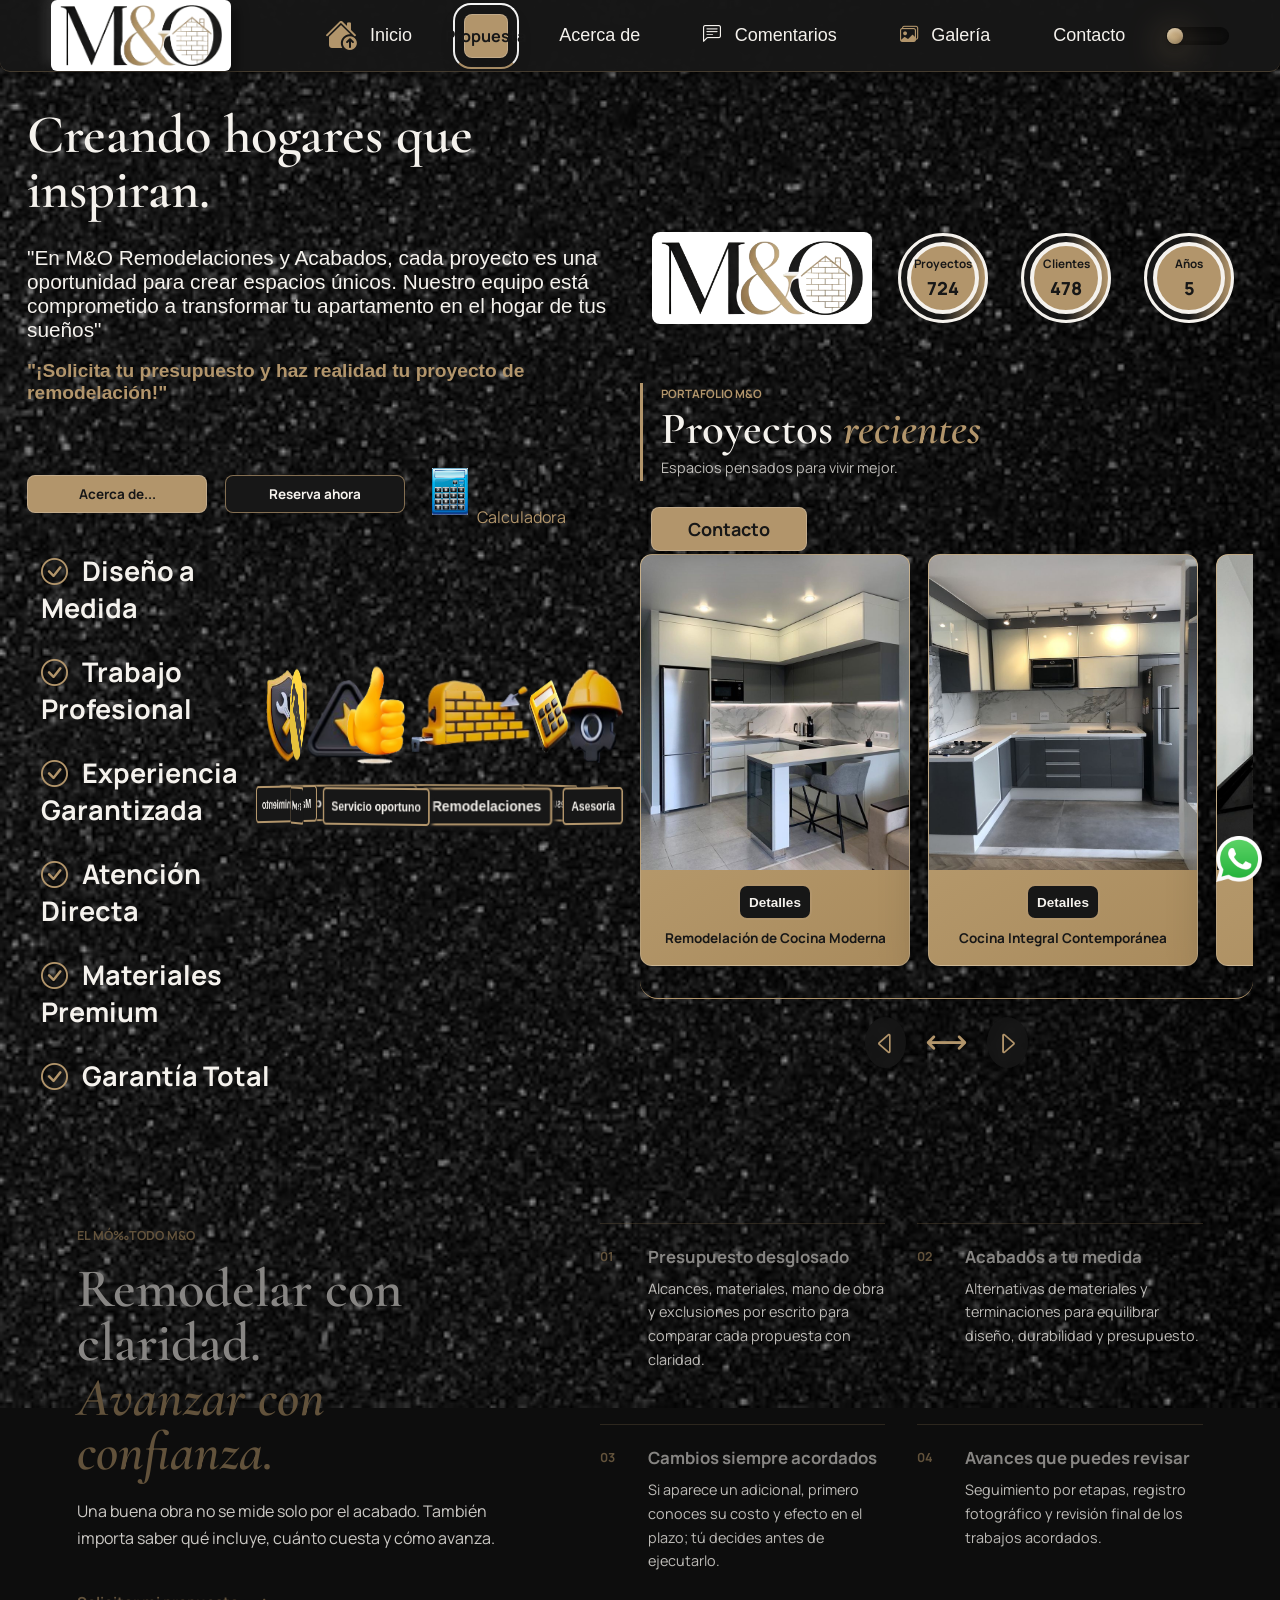
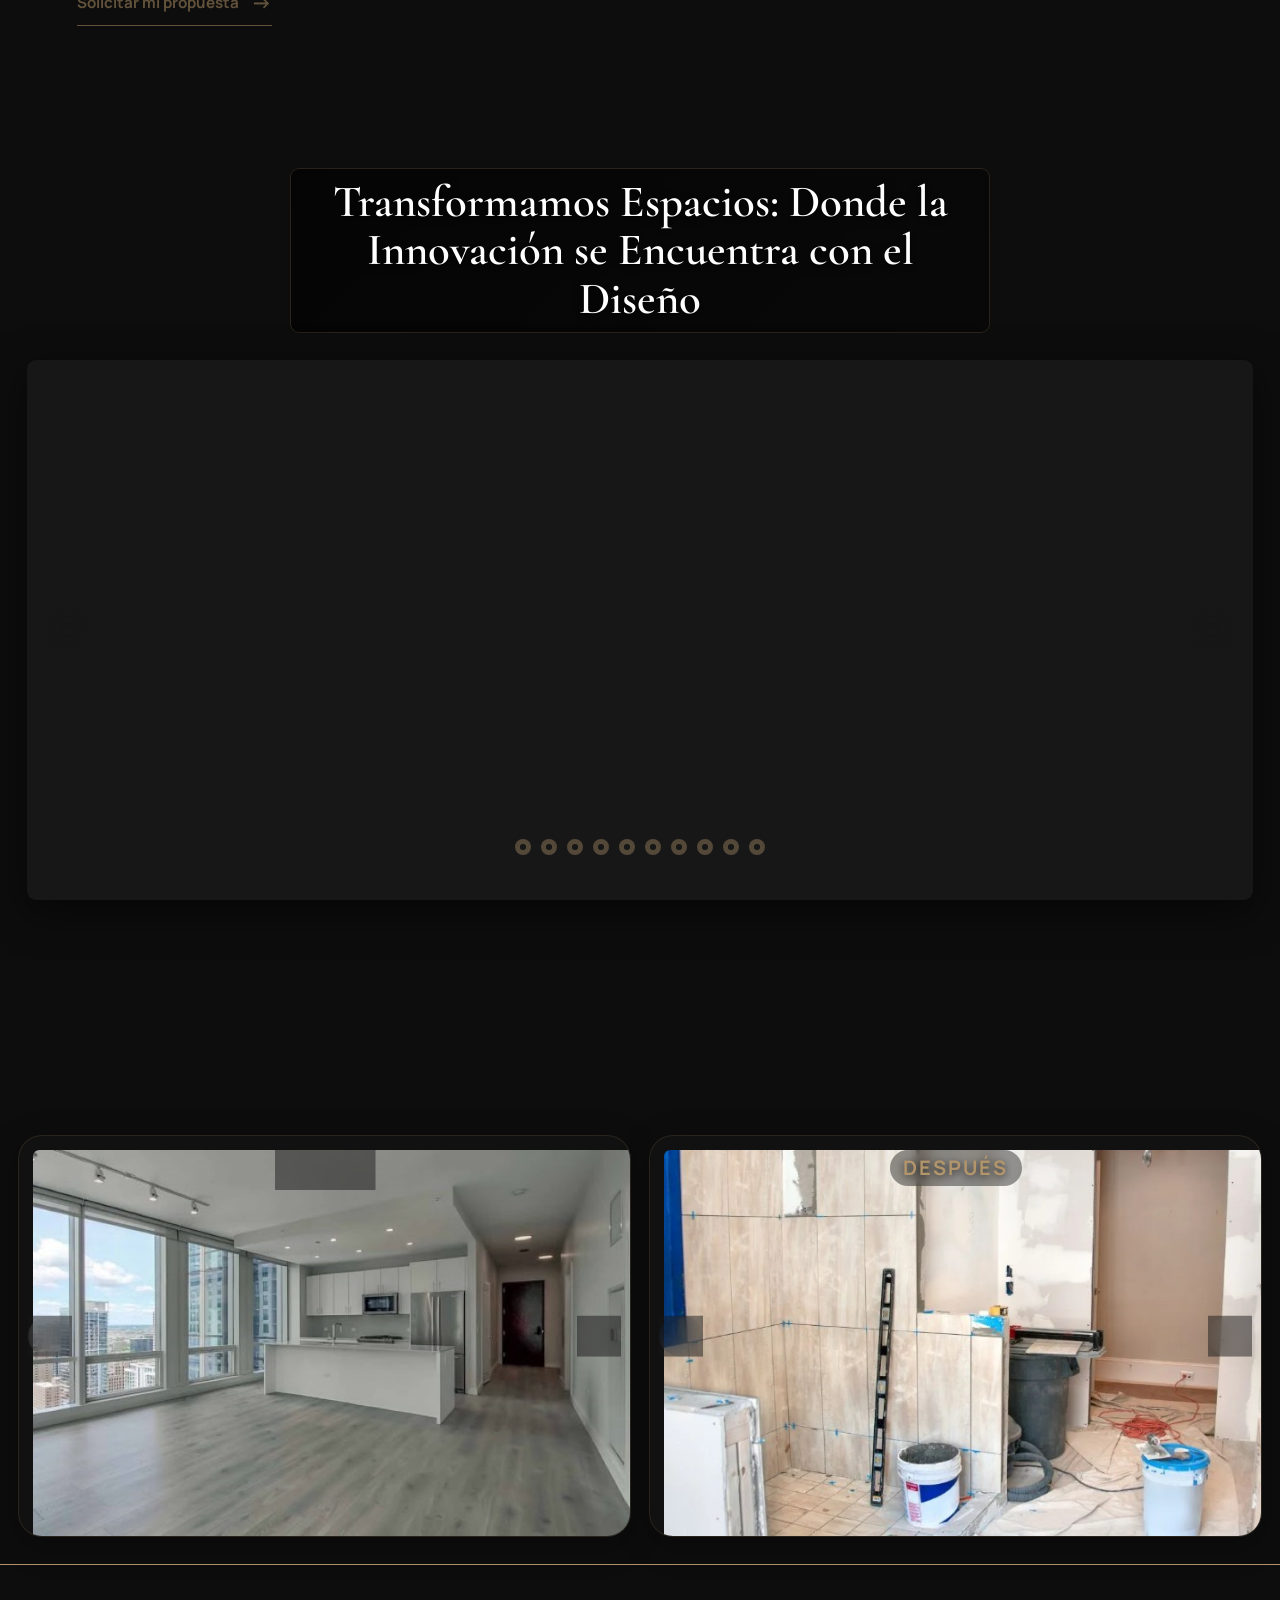
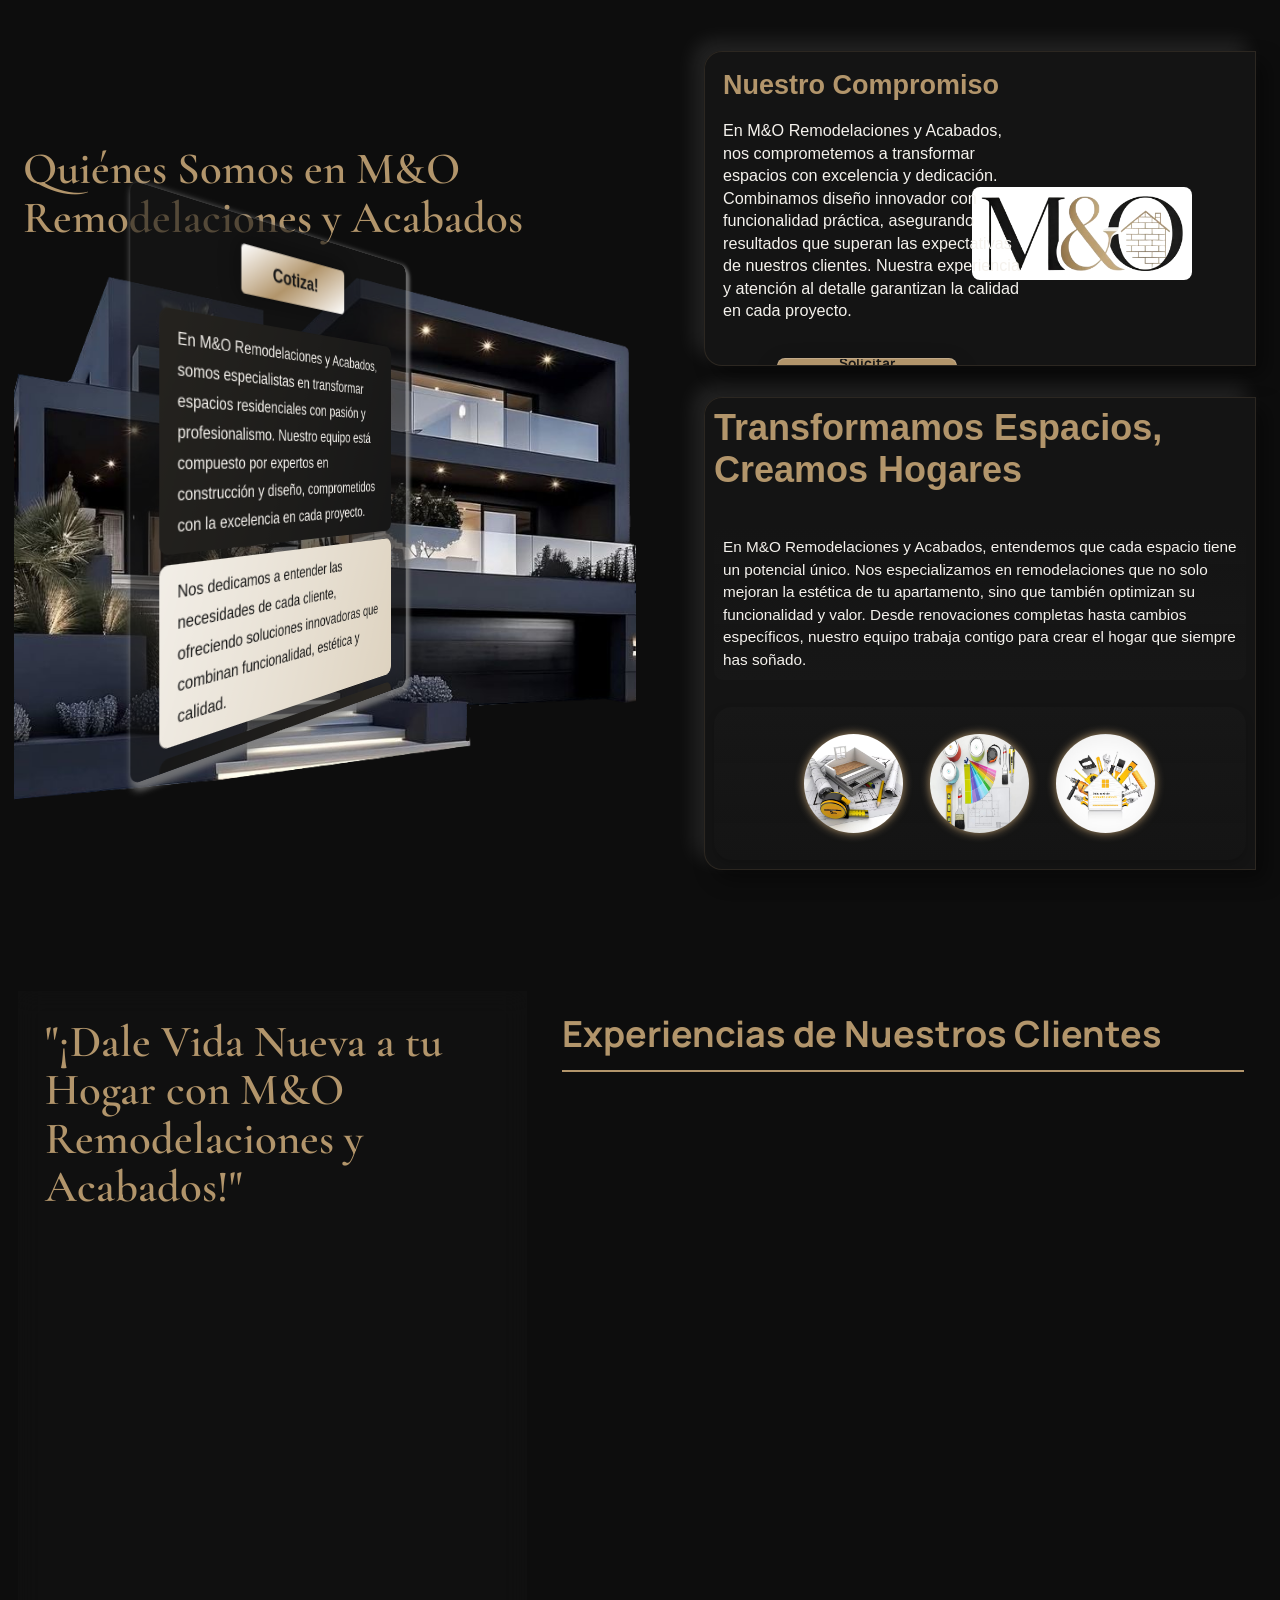
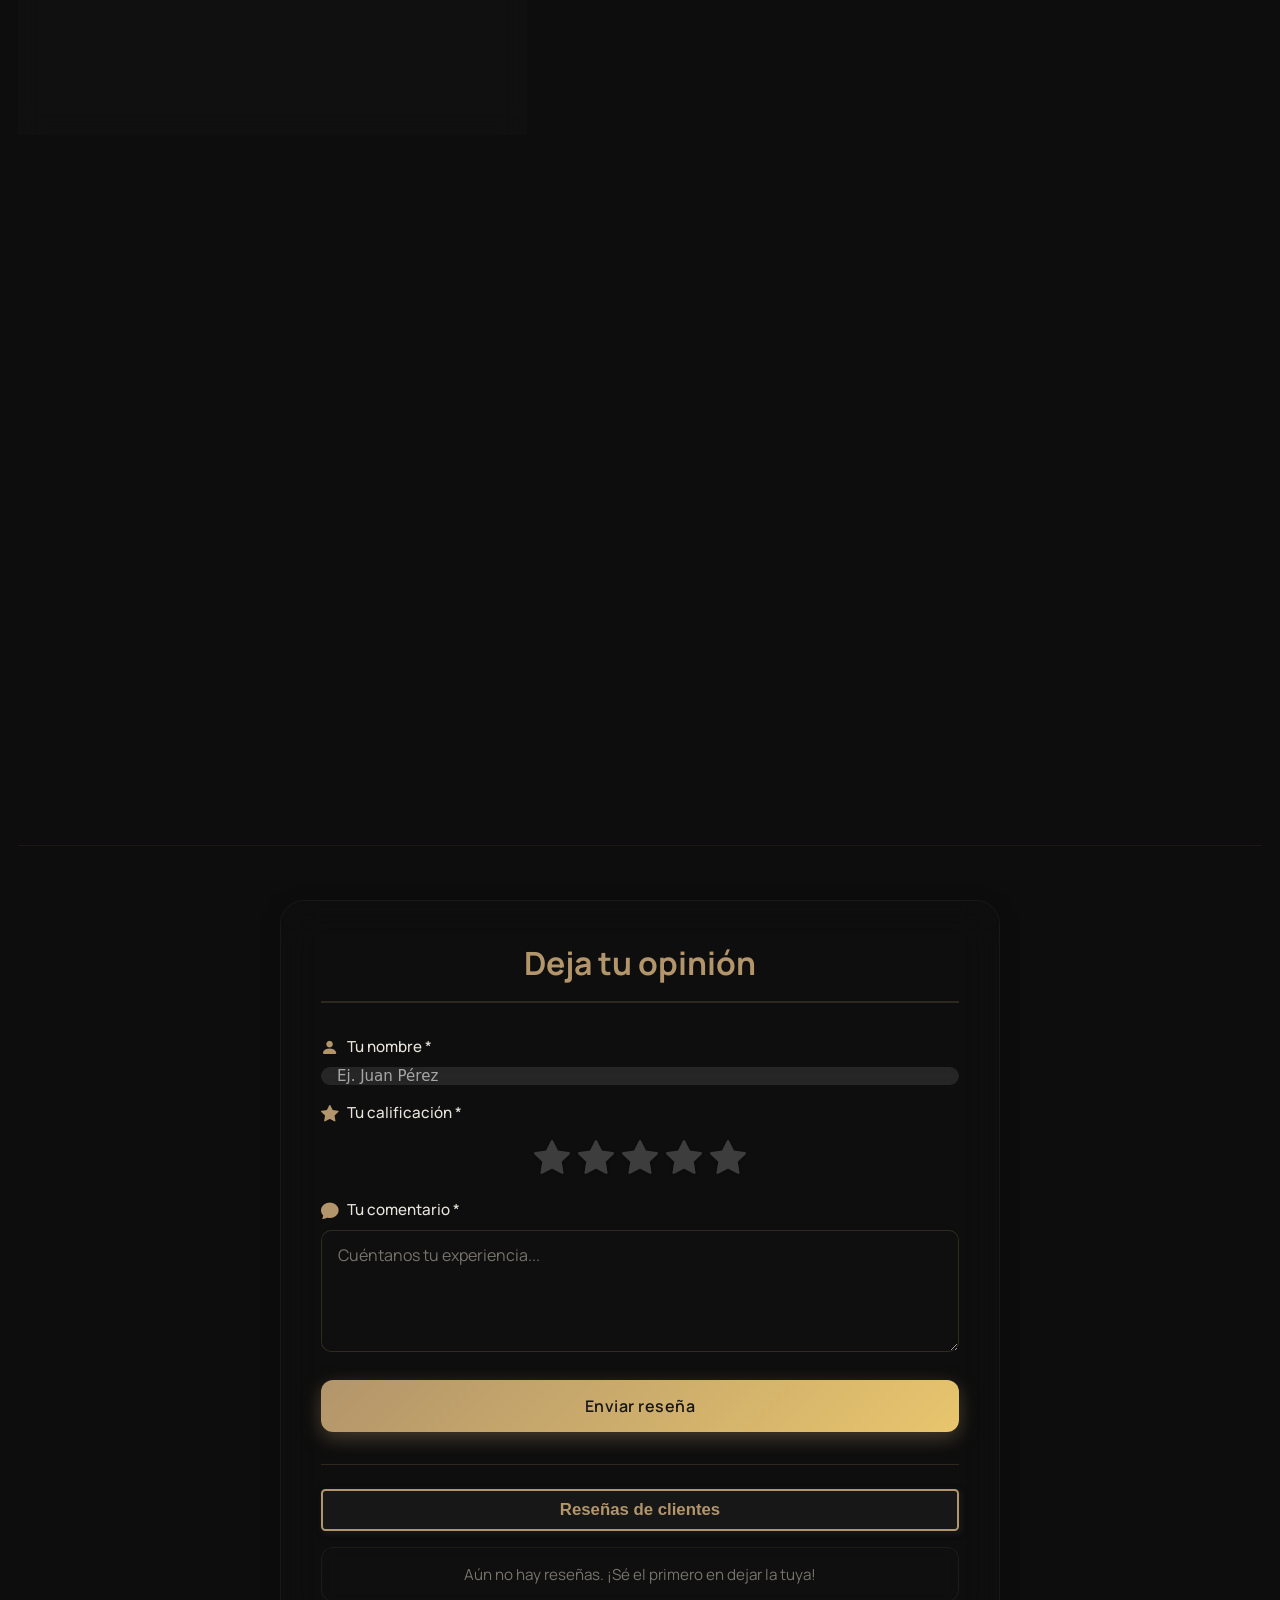
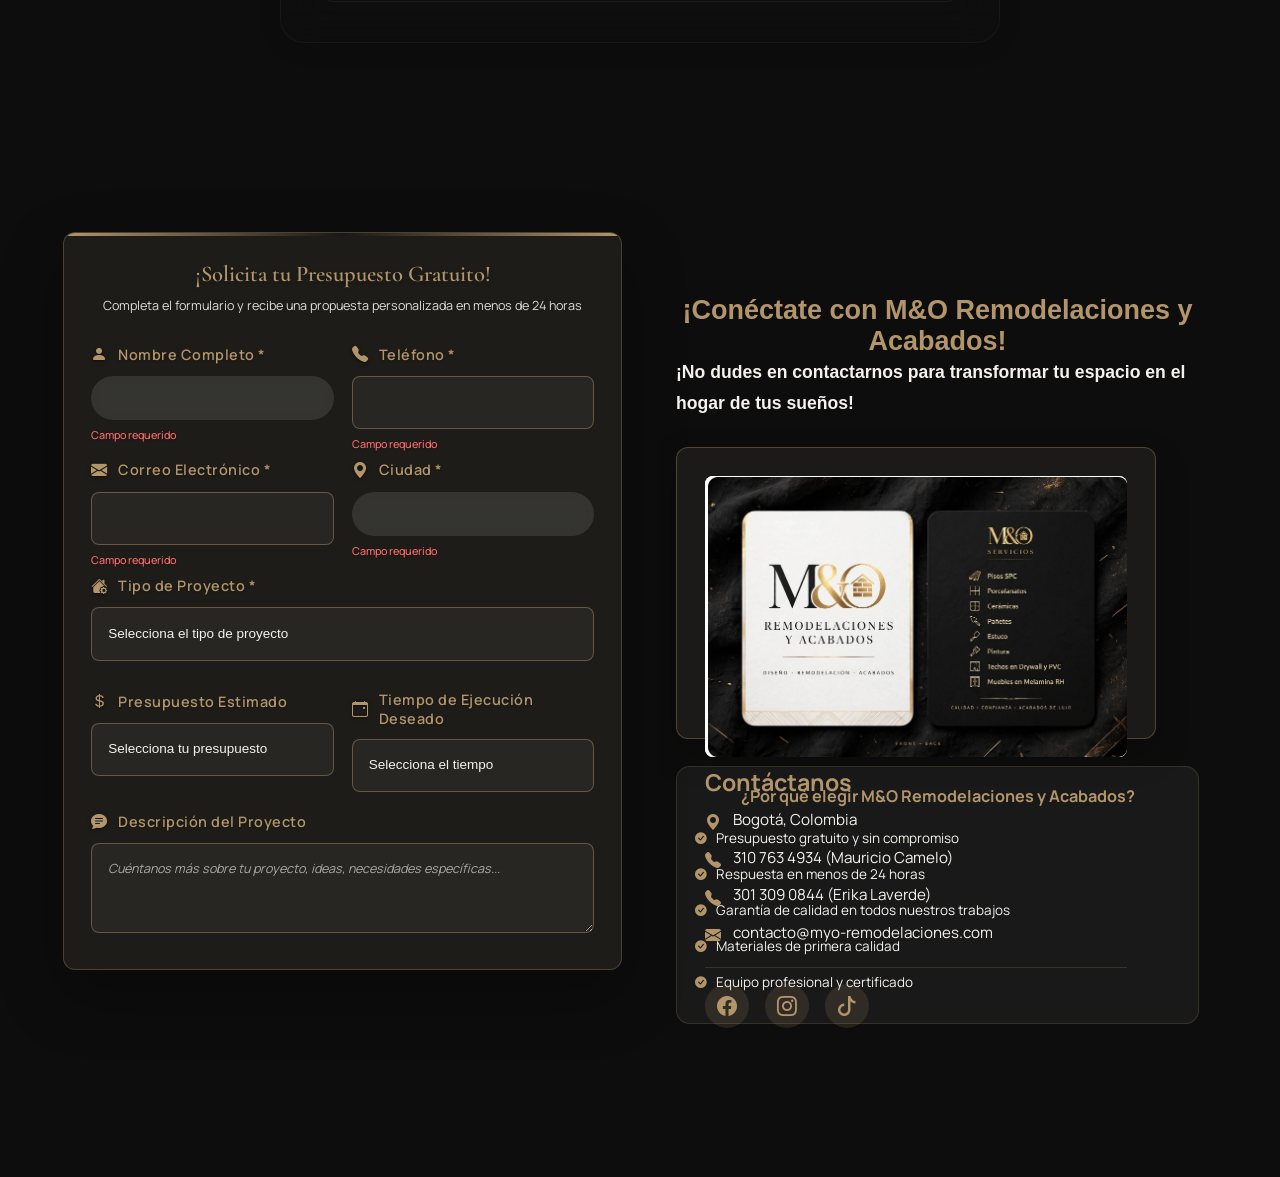
==== index.html @ b4303274 "rrrrrrrrrrr" ====
﻿<!DOCTYPE html>
<html lang="es">

<head>
    <meta charset="UTF-8">
    <meta name="viewport" content="width=device-width, initial-scale=1.0">
    <title>M&amp;O Remodelaciones y Acabados</title>
    <meta name="description"
        content="M&amp;O Remodelaciones y Acabados: especialistas en remodelación de apartamentos con profesionalismo y calidad.">
    <meta name="robots" content="index, follow">
    <meta name="theme-color" content="#4b6cb7">
    <link rel="canonical" href="https://www.construya.site/">
    <meta property="og:type" content="website">
    <meta property="og:locale" content="es_CO">
    <meta property="og:site_name" content="M&amp;O Remodelaciones y Acabados">
    <meta property="og:title" content="M&amp;O Remodelaciones y Acabados | Remodelación de Apartamentos">
    <meta property="og:description" content="Especialistas en remodelación de apartamentos. Transformamos espacios con profesionalismo y calidad.">
    <meta property="og:url" content="https://www.construya.site/">
    <meta property="og:image" content="https://www.construya.site/img/logom%26o-removebackgrounds-ai.png">
<link rel="stylesheet" href="https://cdn.jsdelivr.net/npm/bootstrap-icons@1.11.1/font/bootstrap-icons.css">
    <link rel="stylesheet" href="./stilosSecciones.css?v=20261013-3">
    <link rel="stylesheet" href="./chatLocal remodel/Chat_Local.css">
    <link rel="icon" href="./img/logom%26o-removebackgrounds-ai.png" type="image/png">

</head>

<body>

    <main class="contenedor_padre">

        <!-- ///////////////////////////ENCABEZADOS//////////////////// -->
        <header>
            <div class="conte_encabezado">

                <!-- ///////////////  logo menu nav/////////// -->
                <a href="#inicio"><img class="logo_nav" src="./img/logom%26o-removebackgrounds-ai.png" alt="M&amp;O Remodelaciones y Acabados"></a>

                <!-- Botón hamburguesa para móvil -->
                <button class="hamburger-menu" id="hamburger-menu" type="button" aria-label="Abrir menú" aria-expanded="false">
                    <span class="hamburger-line"></span>
                    <span class="hamburger-line"></span>
                    <span class="hamburger-line"></span>
                </button>

                <!-- Menú de navegación principal -->
                <nav class="nav-menu" id="nav-menu">
                    <a class="cont_inicio_landing" href="./index.html"><i
                            class="bi bi-house-up-fill icono_inicio_landin"></i>Inicio</a>
                    <div class="conte_G_list">
                        <button class="boton_propuesta" id="boton-propuesta" type="button">Propuesta</button>
                    </div>
                    <a class="acerca_de_landing" href="#acerca">Acerca de</a>
                    <a class="comentarios" href="#comentarios"><i
                            class="bi bi-chat-left-text icono_cometarios"></i>Comentarios</a>
                    <a class="galeria" href="#galeria"><i class="bi bi-images icono_galeria"></i>Galería</a>
                    <a class="contacto" href="#footer">Contacto</a>
                    <div id="toggle_fondo"><i class="indicator"></i></div>
                </nav>

            </div>
        </header>

        <!-- Overlay para cerrar menú móvil -->
        <div class="menu-overlay" id="menu-overlay"></div>




        <!-- ///////////////////////////SECCION DE INICIO//////////////// -->
        <section id="inicio">
            <div class="contenedor_landing" id="contenedorlanding">



                <!-- //////////////////////////////////////////////////////////////////////////// -->
                <div class="cont_one">

                    <h1 class="titulo_landing">Creando hogares que
                        inspiran.</h1>
                    <img class="fondo_maquina" src="./img/image-de-la-landig.png" alt="Fondo máquina">

                    <a class="boton_contacto" href="#footer">Contacto</a>

                    <img class="logo" src="./img/logom%26o-removebackgrounds-ai.png" alt="M&amp;O Remodelaciones y Acabados">
                    <p class="parrafo_slogan_inicio">
                        "En M&amp;O Remodelaciones y Acabados, cada proyecto es una oportunidad para crear espacios únicos. Nuestro equipo está
                        comprometido a transformar tu apartamento en el hogar de tus sueños"
                    </p>
                    <h2 id="tituloslogan" class="titulo_slogan"> "¡Solicita tu presupuesto y haz realidad tu proyecto de
                        remodelación!"
                    </h2>
                    <div class="conte_botones">

                        </li>

                        <a class="boton_recervaAhora" href="#acerca"> Acerca de... </a>

                        <a class="boton_recervaAhora" href="#reserva">Reserva ahora</a>

                        <a class="boton_lista_depegable boton_carrito "
                            href="/CALCULADORA DE PRESIOS CONSTRUCCION/index.html"><img class="icono_carrito"
                                src="./img/bienes.png" width="45px" alt="carrito">Calculadora
                        </a>

                    </div>

                    <div class="contenedot_lista">
                        <video class="video_intro" src="./videos/Ideas-for-a-small-apartment(MP4).mp4" muted autoplay loop playsinline preload="metadata"></video>


                        <ul>
                            <li class="elemento" style="--animation-delay: 1s;"><i class="bi bi-check-circle"></i>
                                Diseño a Medida</li>
                            <li class="elemento" style="--animation-delay: 2s;"><i class="bi bi-check-circle"></i>
                                Trabajo Profesional</li>
                            <li class="elemento" style="--animation-delay: 3s;"><i class="bi bi-check-circle"></i>
                                Experiencia Garantizada</li>
                            <li class="elemento" style="--animation-delay: 4s;"><i class="bi bi-check-circle"></i>
                                Atención Directa</li>
                            <li class="elemento" style="--animation-delay: 5s;"><i class="bi bi-check-circle"></i>
                                Materiales Premium</li>
                            <li class="elemento" style="--animation-delay: 6s;"><i class="bi bi-check-circle"></i>
                                Garantía Total</li>
                        </ul>


                        <div class="contenedor_all">

                            <h2 class="titulo_carrusel">Servicios </h2>

                            <div class="contenedor_carrusel3d">


                                <figure><a class="item_carrusel">
                                        <img class="imajen_carrusel" src="./img/icono-carrusel3d-1.pngcarrusel.png"
                                            alt="ico">
                                        <h4>Remodelaciones</h4>
                                    </a></figure>

                                <figure><a class="item_carrusel">
                                        <img class="imajen_carrusel" src="./img/icono-carrusel3d-2.pngcarrusel.png"
                                            alt="ico">
                                        <h4>Asesoría</h4>
                                    </a></figure>


                                <figure><a class="item_carrusel">
                                        <img class="imajen_carrusel" src="./img/icono-carrusel3d-3.pngcarrusel.png"
                                            alt="ico">
                                        <h4>Terminaciones</h4>
                                    </a></figure>

                                <figure><a class="item_carrusel">
                                        <img class="imajen_carrusel" src="./img/icono-carrusel3d-4-(Small).png"
                                            alt="ico">
                                        <h4>Presupuestos</h4>
                                    </a></figure>

                                <figure><a class="item_carrusel">
                                        <img class="imajen_carrusel" src="./img/icono-carrusel3d-5.png" alt="ico">
                                        <h4>Cálculo de materiales</h4>
                                    </a></figure>

                                <figure><a class="item_carrusel">
                                        <img class="imajen_carrusel" src="./img/icono-carrusel3d-6.png" alt="ico">
                                        <h4>Electricidad y datos</h4>
                                    </a></figure>

                                <figure><a class="item_carrusel">
                                        <img class="imajen_carrusel" src="./img/icono-carrusel3d-7.png" alt="ico">
                                        <h4>Mantenimiento</h4>
                                    </a></figure>

                                <figure><a class="item_carrusel">
                                        <img class="imajen_carrusel" src="./img/icono-carrusel3d-8.png" alt="ico">
                                        <h4>Plomeria</h4>
                                    </a></figure>

                                <figure><a class="item_carrusel">
                                        <img class="imajen_carrusel" src="./img/icono-carrusel3d-9.png" alt="ico">
                                        <h4>Servicio oportuno</h4>
                                    </a></figure>

                            </div>

                        </div>
                    </div>

                </div>
                <!-- /////////////////////////////////////////////////////////////// -->




                <div class="conte_twow">





                    <div class="cont_incrementadores">

                        <img class="logo_pequeño" src="./img/logom%26o-removebackgrounds-ai.png" alt="M&amp;O Remodelaciones y Acabados">

                        <div class="incre_proyec">
                            <div class="circulo_interno">
                                <p class="titulo_circulo">Proyectos</p>
                                <p class="numer_circulo" data-inicial="696" data-maximo="796">696</p>
                                <!-- Aquí se actualizará el número -->
                            </div>
                            <div class="capa_proyec"></div> <!-- Capa giratoria -->

                        </div>


                        <div class="incre_proyec">
                            <div class="circulo_interno">
                                <p class="titulo_circulo">Clientes</p>
                                <p class="numer_circulo" data-inicial="450" data-maximo="550">450</p>
                                <!-- Aquí se actualizará el número -->
                            </div>
                            <div class="capa_proyec"></div> <!-- Capa giratoria -->

                        </div>

                        <div class="incre_proyec">
                            <div class="circulo_interno">
                                <p class="titulo_circulo">Años</p>
                                <p class="numer_circulo" data-inicial="1" data-maximo="13">0</p>
                                <!-- Aquí se actualizará el número -->
                            </div>
                            <div class="capa_proyec"></div> <!-- Capa giratoria -->

                        </div>

                    </div>

                    <div class="wrapper">

                        <h2 class="titulo_slider_manual">
                            <span class="titulo-proyectos-etiqueta">PORTAFOLIO M&amp;O</span>
                            <span class="titulo-proyectos-principal">Proyectos <em>recientes</em></span>
                            <span class="titulo-proyectos-descripcion">Espacios pensados para vivir mejor.</span>
                        </h2>



                        <div class="carousel" id="contenedor_Productos">
                            <!-- se adjuntan dinamica mente desde un Json -->

                        </div>

                        <div class="cont_controls">

                            <div id="productos-left" class="contrl_left">
                                <i class="bi bi-caret-left"></i>
                            </div>

                            <p class="bi bi-arrows ambos_sentidos"></p>

                            <div id="productos-right" class="contrl_rigth">
                                <i class="bi bi-caret-right">
                                </i>
                            </div>
                        </div>

                    </div>
                </div>
                <!-- /////////////////////////////////////////////////////////////// -->

            </div>


        </section>




        <section id="propuesta" class="seccion_propuesta">
            <div class="propuesta_layout">
                <div class="propuesta_intro">
                    <span class="propuesta_etiqueta">EL MÓ‰TODO M&amp;O</span>
                    <h2>Remodelar con claridad.<br><em>Avanzar con confianza.</em></h2>
                    <p>Una buena obra no se mide solo por el acabado. También importa saber qué incluye, cuánto cuesta y cómo avanza.</p>
                    <a class="propuesta_cta" href="#reserva">Solicitar mi propuesta <span aria-hidden="true">&rarr;</span></a>
                </div>

                <div class="propuesta_pilares">
                    <article class="propuesta_pilar">
                        <span class="propuesta_numero">01</span>
                        <div>
                            <h3>Presupuesto desglosado</h3>
                            <p>Alcances, materiales, mano de obra y exclusiones por escrito para comparar cada propuesta con claridad.</p>
                        </div>
                    </article>
                    <article class="propuesta_pilar">
                        <span class="propuesta_numero">02</span>
                        <div>
                            <h3>Acabados a tu medida</h3>
                            <p>Alternativas de materiales y terminaciones para equilibrar diseño, durabilidad y presupuesto.</p>
                        </div>
                    </article>
                    <article class="propuesta_pilar">
                        <span class="propuesta_numero">03</span>
                        <div>
                            <h3>Cambios siempre acordados</h3>
                            <p>Si aparece un adicional, primero conoces su costo y efecto en el plazo; tú decides antes de ejecutarlo.</p>
                        </div>
                    </article>
                    <article class="propuesta_pilar">
                        <span class="propuesta_numero">04</span>
                        <div>
                            <h3>Avances que puedes revisar</h3>
                            <p>Seguimiento por etapas, registro fotográfico y revisión final de los trabajos acordados.</p>
                        </div>
                    </article>
                </div>
            </div>
        </section>

                <!-- ///////////////////////////SECCION GALERIA//////////////// -->
        <section id="galeria">

            <div class="cont_general_galeria">
                

                <!-- VIDEO HERO - Full width at top -->
                <div class="galeria_video_hero">
                      <!-- Title overlay on video -->
                        <h2 class="titulo_galeria_princi">Transformamos Espacios: Donde la Innovaci&oacute;n se Encuentra con el
                            Dise&ntilde;o</h2>
                    <div class="video_slider_container">
                        <div class="video_slider">
                            <button class="slider-nav prev" aria-label="Video anterior" tabindex="0"><i class="bi bi-chevron-left"></i></button>
                            <button class="slider-nav next" aria-label="Video siguiente" tabindex="0"><i class="bi bi-chevron-right"></i></button>
                            
                            <div class="slide">
                                <div class="item-slide"><video muted playsinline preload="metadata" class="video_cento" src="./videos/render-remodelasion-general.mp4"></video></div>
                                <div class="item-slide"><video muted playsinline preload="metadata" class="video_cento" src="./videos/render-remodelasion-general-2.mp4"></video></div>
                                <div class="item-slide"><video muted playsinline preload="metadata" class="video_cento" src="./videos/render-remodelasion-general-3.mp4"></video></div>
                                <div class="item-slide"><video muted playsinline preload="metadata" class="video_cento" src="./videos/render-de-cocina.mp4"></video></div>
                                <div class="item-slide"><video muted playsinline preload="metadata" class="video_cento" src="./videos/render-cocina-2.mp4"></video></div>
                                <div class="item-slide"><video muted playsinline preload="metadata" class="video_cento" src="./videos/render-cocina-3.mp4"></video></div>
                                <div class="item-slide"><video muted playsinline preload="metadata" class="video_cento" src="./videos/render-cocina-4.mp4"></video></div>
                                <div class="item-slide"><video muted playsinline preload="metadata" class="video_cento" src="./videos/render-remodelasion-genral-4.mp4"></video></div>
                                <div class="item-slide"><video muted playsinline preload="metadata" class="video_cento" src="./videos/render-remodelasio-completa-5.mp4"></video></div>
                                <div class="item-slide"><video muted playsinline preload="metadata" class="video_cento" src="./videos/render-remodelasio-completa-6.mp4"></video></div>
                            </div>
                        </div>
                        
                      
                        
                        <!-- Hidden radios for video slider (before pagination for CSS ~ selector) -->
                        <input type="radio" id="video1" name="video-slide" hidden checked />
                        <input type="radio" id="video2" name="video-slide" hidden />
                        <input type="radio" id="video3" name="video-slide" hidden />
                        <input type="radio" id="video4" name="video-slide" hidden />
                        <input type="radio" id="video5" name="video-slide" hidden />
                        <input type="radio" id="video6" name="video-slide" hidden />
                        <input type="radio" id="video7" name="video-slide" hidden />
                        <input type="radio" id="video8" name="video-slide" hidden />
                        <input type="radio" id="video9" name="video-slide" hidden />
                        <input type="radio" id="video10" name="video-slide" hidden />
                        <div class="pagination">
                            <label class="pagination-item" for="video1"></label>
                            <label class="pagination-item" for="video2"></label>
                            <label class="pagination-item" for="video3"></label>
                            <label class="pagination-item" for="video4"></label>
                            <label class="pagination-item" for="video5"></label>
                            <label class="pagination-item" for="video6"></label>
                            <label class="pagination-item" for="video7"></label>
                            <label class="pagination-item" for="video8"></label>
                            <label class="pagination-item" for="video9"></label>
                            <label class="pagination-item" for="video10"></label>
                        </div>
                    </div>
                    
                    <p class="slogan_principal_galeria">
                        En M&O Remodelaciones y Acabados, transformamos espacios con creatividad y experiencia. Nuestro equipo combina
                        dise&ntilde;o innovador y funcionalidad para crear hogares &uacute;nicos. Desde renovaciones completas hasta
                        cambios espec&iacute;ficos, nos especializamos en dar vida a tus ideas con materiales de primera
                        calidad y un servicio personalizado. &#161;Haz realidad tuvisi&oacute;n del espacio ideal!
                    </p>
                </div>

                  <!-- ANTES / DESPUÉS SLIDERS - Side by side on desktop, stacked on mobile -->
                <div class="galeria_comparacion">
                    <div class="comparacion_item">
                        <div class="comparacion_slider">
                            <button class="slider-nav prev" aria-label="Imagen anterior" tabindex="0"><i class="bi bi-chevron-left"></i></button>
                            <button class="slider-nav next" aria-label="Imagen siguiente" tabindex="0"><i class="bi bi-chevron-right"></i></button>
                            
                            <!-- Label overlay on slider -->
                            <div class="comparacion_label_overlay antes">Antes</div>
                            
                            <div class="slide">
                                <div class="item-slide"><img src="./img/imagen-galeria-1.jpg" alt="Antes 1"></div>
                                <div class="item-slide"><img src="./img/imagen-galeria-2.jpg" alt="Antes 2"></div>
                                <div class="item-slide"><img src="./img/imagen-galeria-3.jpg" alt="Antes 3"></div>
                                <div class="item-slide"><img src="./img/imagen-galeria-4.jpg" alt="Antes 4"></div>
                                <div class="item-slide"><img src="./img/imagen-galeria-5.jpg" alt="Antes 5"></div>
                                <div class="item-slide"><img src="./img/imagen-galeria-6.jpg" alt="Antes 6"></div>
                                <div class="item-slide"><img src="./img/imagen-galeria-7.jpg" alt="Antes 7"></div>
                                <div class="item-slide"><img src="./img/imagen-galeria-8.jpg" alt="Antes 8"></div>
                                <div class="item-slide"><img src="./img/imagen-galeria-9.jpg" alt="Antes 9"></div>
                                <div class="item-slide"><img src="./img/imagen-galeria-10.jpg" alt="Antes 10"></div>
                            </div>
                        </div>
                   
                        <!-- Hidden radios for antes slider -->
                        <input type="radio" id="antes1" name="antes-slide" hidden checked />
                        <input type="radio" id="antes2" name="antes-slide" hidden />
                        <input type="radio" id="antes3" name="antes-slide" hidden />
                        <input type="radio" id="antes4" name="antes-slide" hidden />
                        <input type="radio" id="antes5" name="antes-slide" hidden />
                        <input type="radio" id="antes6" name="antes-slide" hidden />
                        <input type="radio" id="antes7" name="antes-slide" hidden />
                        <input type="radio" id="antes7" name="antes-slide" hidden />
                        <input type="radio" id="antes8" name="antes-slide" hidden />
                        <input type="radio" id="antes9" name="antes-slide" hidden />
                        <input type="radio" id="antes10" name="antes-slide" hidden />
                    </div>

                    <div class="comparacion_item">
                        <div class="comparacion_slider">
                            <button class="slider-nav prev" aria-label="Imagen anterior" tabindex="0"><i class="bi bi-chevron-left"></i></button>
                            <button class="slider-nav next" aria-label="Imagen siguiente" tabindex="0"><i class="bi bi-chevron-right"></i></button>
                            
                            <!-- Label overlay on slider -->
                            <div class="comparacion_label_overlay despues">Después</div>
                            
                            <div class="slide">
                                <div class="item-slide"><img src="./img/imagen-galeria-2-1.jpg" alt="Después 1"></div>
                                <div class="item-slide"><img src="./img/imagen-galeria-2-2.jpg" alt="Después 2"></div>
                                <div class="item-slide"><img src="./img/imagen-galeria-2-3.jpg" alt="Después 3"></div>
                                <div class="item-slide"><img src="./img/imagen-galeria-2-4.jpg" alt="Después 4"></div>
                                <div class="item-slide"><img src="./img/imagen-galeria-2-5.jpg" alt="Después 5"></div>
                                <div class="item-slide"><img src="./img/imagen-galeria-2-6.jpg" alt="Después 6"></div>
                                <div class="item-slide"><img src="./img/imagen-galeria-2-7.jpg" alt="Después 7"></div>
                                <div class="item-slide"><img src="./img/imagen-galeria-2-8.jpg" alt="Después 8"></div>
                                <div class="item-slide"><img src="./img/imagen-galeria-2-9.jpg" alt="Después 9"></div>
                                <div class="item-slide"><img src="./img/imagen-galeria-2-10.jpg" alt="Después 10"></div>
                            </div>
                        </div>
                    
                 
                </div>

            </div>

        </section>

<!-- ///////////////////////////SECCION ACERCA//////////////// -->
        <section id="acerca">

            <div class="cont_ecerca">

                <div class="cont_left_acerca">
                    <h1 class="titulo_parrafo_acerca">Quiénes Somos en M&amp;O Remodelaciones y Acabados</h1>
                    <div class="contenedor_parrafo_cubo">
                        <div class="scene">
                            <div class="cube">
                                <div class="face bottom">Compara!</div>
                                <div class="face top">Contrata!</div>
                                <div class="face back">Ahora!</div>
                                <div class="face front">Cotiza!</div>
                            </div>
                        </div>
                        <p class="parrafo_cubo parrafo_cubo1">En M&amp;O Remodelaciones y Acabados, somos especialistas en transformar espacios
                            residenciales con pasión y profesionalismo. Nuestro equipo está compuesto por expertos en
                            construcción y diseño, comprometidos con la excelencia en cada proyecto.</p>
                        <p class="parrafo_cubo parrafo_cubo2">Nos dedicamos a entender las necesidades de cada cliente,
                            ofreciendo soluciones innovadoras que combinan funcionalidad, estética y calidad.</p>
                        <p class="parrafo_cubo parrafo_cubo3">Con años de experiencia en el sector, nos enorgullece
                            convertir cada apartamento en un hogar que refleja la personalidad y estilo de vida de sus
                            habitantes.</p>
                    </div>


                </div>


                <div class="conte_rigth_acerca">
                    <div class="cont_etiqueta_acerca">
                        <h2 class="titulo_etiqueta_acerca">Nuestro Compromiso</h2>
                        <p class="parrafo_etiqueta_acerca">
                            En M&amp;O Remodelaciones y Acabados, nos comprometemos a transformar espacios con excelencia y dedicación.
                            Combinamos diseño innovador con funcionalidad práctica, asegurando resultados que superan
                            las expectativas de nuestros clientes. Nuestra experiencia y atención al detalle garantizan
                            la calidad en cada proyecto.
                        </p>
                        <img class="img_enque_creemos" src="./img/logom%26o-removebackgrounds-ai.png" alt="M&amp;O Remodelaciones y Acabados">
                        <a class="cont_boton_acerca" href="#footer">Solicitar Presupuesto</a>
                    </div>

                    <div class="cont_etiqueta_acerca_twow">

                        <h2 class="titulo_etiqueta_acercatwow">Transformamos Espacios, Creamos Hogares</h2>
                        <p class="parrafo_etiqueta_acercartwow">
                            En M&amp;O Remodelaciones y Acabados, entendemos que cada espacio tiene un potencial único. Nos especializamos en
                            remodelaciones que no solo mejoran la estética de tu apartamento, sino que también optimizan
                            su funcionalidad y valor. Desde renovaciones completas hasta cambios específicos, nuestro
                            equipo trabaja contigo para crear el hogar que siempre has soñado.
                        </p>
                        <div class="cont_imgg_etiqueta">
                            <img class="img_acerca_twow" src="./img/imagen-acerca-1.png" alt="Remodelación de espacios">
                            <img class="img_acerca_twow" src="./img/imagen-acerca-2.png" alt="Diseño de interiores">
                            <img class="img_acerca_twow" src="./img/imagen-acerca-3.jpg" alt="Acabados de remodelación">
                        </div>

                    </div>

                </div>


                <!-- ///////////////////////COMENTARIOS ////////////////////////// -->
        </section>


        <!-- ///////////////////////////SECCION COMENTARIOS//////////////// -->
        <section id="comentarios">

            <div class="cont_comentarios">


                <div class="cont_lef_comentarios">

                    <h1 class="titulo_comentarios">
                        "¡Dale Vida Nueva a tu Hogar con M&amp;O Remodelaciones y Acabados!"
                    </h1>
                    <p class="slogan_cometarios">
                        En M&amp;O Remodelaciones y Acabados, cada proyecto refleja nuestro compromiso con la calidad y el diseño funcional.
                        Especialistas en apartamentos de interés social, unimos experiencia y creatividad para
                        transformar espacios con acabados que se adaptan a tu estilo y presupuesto. Ya sea una
                        remodelación total o mejoras puntuales, creamos ambientes que elevan tu calidad de vida. La
                        satisfacción de nuestros clientes es nuestra mayor motivación y nos impulsa a superar
                        expectativas en cada obra.
                    </p>


                </div>

                <div class="cont_rigth_comentarios">
                    <h1 class="algunos_coments">
                        Experiencias de Nuestros Clientes
                    </h1>

                    <ul class="cont_comentarios_ramdom">


<li class="item_comentario">
                            <div class="cont_imgen_coment">
                                <img class="img_commentone" src="./img/icon_comentarios1.jpg" alt="Foto de cliente">
                                <span class="usuario_comentario">Milena E.</span>
                                <div class="estrellas_comentario" aria-label="Calificación 4.5 de 5">
                                    <i class="bi bi-star-fill"></i>
                                    <i class="bi bi-star-fill"></i>
                                    <i class="bi bi-star-fill"></i>
                                    <i class="bi bi-star-fill"></i>
                                    <i class="bi bi-star-half"></i>
                                </div>
                            </div>
                            <p class="comentario_texto">
                                "¡Increíble trabajo en la remodelación de mi apartamento! El equipo de M&O Remodelaciones y Acabados
                                transformó completamente mi espacio con atención meticulosa a los detalles. La
                                comunicación fue excelente durante todo el proceso y el resultado final superó mis
                                expectativas. ¡Altamente recomendados!"
                            </p>
                        </li>

<li class="item_comentario">
                            <div class="cont_imgen_coment">
                                <img class="img_commentone" src="./img/icon_comentarios2.jpg" alt="Foto de cliente">
                                <span class="usuario_comentario">Daniel R.</span>
                                <div class="estrellas_comentario" aria-label="Calificación 4.5 de 5">
                                    <i class="bi bi-star-fill"></i>
                                    <i class="bi bi-star-fill"></i>
                                    <i class="bi bi-star-fill"></i>
                                    <i class="bi bi-star-fill"></i>
                                    <i class="bi bi-star-half"></i>
                                </div>
                            </div>
                            <p class="comentario_texto">
                                "La renovación de mi cocina fue un proceso sin complicaciones gracias a M&O Remodelaciones y Acabados. El
                                equipo fue profesional, puntual y muy atento a mis necesidades. El resultado es una
                                cocina moderna y funcional que disfruto todos los días. ¡Excelente servicio!"
                            </p>
                        </li>

<li class="item_comentario">
                            <div class="cont_imgen_coment">
                                <img class="img_commentone" src="./img/icon_comentarios3.jpg" alt="Foto de cliente">
                                <span class="usuario_comentario">Michael G.</span>
                                <div class="estrellas_comentario" aria-label="Calificación 3 de 5">
                                    <i class="bi bi-star-fill"></i>
                                    <i class="bi bi-star-fill"></i>
                                    <i class="bi bi-star-fill"></i>
                                    <i class="bi bi-star"></i>
                                    <i class="bi bi-star"></i>
                                </div>
                            </div>
                            <p class="comentario_texto">
                                "Contraté a M&O Remodelaciones y Acabados para remodelar mi baño y quedé muy satisfecho. El trabajo fue
                                impecable y el equipo fue muy respetuoso con mi espacio. Aunque hubo algunos retrasos
                                menores, la calidad del trabajo final compensó cualquier inconveniente."
                            </p>
                        </li>


<li class="item_comentario">
                            <div class="cont_imgen_coment">
                                <img class="img_commentone" src="./img/icon_comentarios4.jpg" alt="Foto de cliente">
                                <span class="usuario_comentario">Julian G.</span>
                                <div class="estrellas_comentario" aria-label="Calificación 4.5 de 5">
                                    <i class="bi bi-star-fill"></i>
                                    <i class="bi bi-star-fill"></i>
                                    <i class="bi bi-star-fill"></i>
                                    <i class="bi bi-star-fill"></i>
                                    <i class="bi bi-star-half"></i>
                                </div>
                            </div>
                            <p class="comentario_texto">
                                "La remodelación completa de mi apartamento con M&O Remodelaciones y Acabados fue una experiencia
                                excepcional. El equipo entendió perfectamente mi visión y la ejecutó con precisión. La
                                calidad de los materiales y el acabado son sobresalientes. ¡Mi nuevo hogar es
                                exactamente como lo soñé!"
                            </p>
                        </li>

<li class="item_comentario">
                            <div class="cont_imgen_coment">
                                <img class="img_commentone" src="./img/icon_comentarios5.jpg" alt="Foto de cliente">
                                <span class="usuario_comentario">Luisa H.</span>
                                <div class="estrellas_comentario" aria-label="Calificación 4.5 de 5">
                                    <i class="bi bi-star-fill"></i>
                                    <i class="bi bi-star-fill"></i>
                                    <i class="bi bi-star-fill"></i>
                                    <i class="bi bi-star-fill"></i>
                                    <i class="bi bi-star-half"></i>
                                </div>
                            </div>
                            <p class="comentario_texto">
                                "La renovación de mi sala de estar con M&O Remodelaciones y Acabados fue un éxito total. El equipo fue muy
                                profesional y creativo en sus soluciones. La atención al detalle y la limpieza durante
                                el proceso fueron impecables. ¡Definitivamente los recomendaré!"
                            </p>
                        </li>

<li class="item_comentario">
                            <div class="cont_imgen_coment">
                                <img class="img_commentone" src="./img/icon_comentarios6.jpg" alt="Foto de cliente">
                                <span class="usuario_comentario">Elena M.</span>
                                <div class="estrellas_comentario" aria-label="Calificación 5 de 5">
                                    <i class="bi bi-star-fill"></i>
                                    <i class="bi bi-star-fill"></i>
                                    <i class="bi bi-star-fill"></i>
                                    <i class="bi bi-star-fill"></i>
                                    <i class="bi bi-star-fill"></i>
                                </div>
                            </div>
                            <p class="comentario_texto">
                                "M&O Remodelaciones y Acabados transformó mi apartamento en un espacio moderno y funcional. El equipo fue
                                muy atento a mis necesidades y el resultado final es espectacular. La calidad del
                                trabajo y el servicio al cliente son excepcionales. ¡Una experiencia increíble!"
                            </p>

</li>

<li class="item_comentario">
                            <div class="cont_imgen_coment">
                                <img class="img_commentone" src="./img/icon_comentarios8.jpg" alt="Foto de cliente">
                                <span class="usuario_comentario">Ana R.</span>
                                <div class="estrellas_comentario" aria-label="Calificación 5 de 5">
                                    <i class="bi bi-star-fill"></i>
                                    <i class="bi bi-star-fill"></i>
                                    <i class="bi bi-star-fill"></i>
                                    <i class="bi bi-star-fill"></i>
                                    <i class="bi bi-star-fill"></i>
                                </div>
                            </div>
                            <p class="comentario_texto">
                                "M&O Remodelaciones y Acabados realizó una renovación completa de mi apartamento y el resultado es
                                impresionante. El equipo fue muy profesional y la comunicación fue excelente durante
                                todo el proceso. La calidad del trabajo y la atención al detalle son sobresalientes. ¡Mi
                                nuevo hogar es perfecto!"
                            </p>
</li>
                    </ul>

                </div>

            

        <!-- ///////////////////////////SECCIÓN DEJAR RESEÑA//////////////// -->
        <section id="dejar-resena" class="seccion_reseña">
            <div class="cont_reseñas_usuario" id="resenasUsuario">
                <h3 class="titulo_reseñas_usuario">Deja tu opinión</h3>
                <form class="form_reseña" id="formResena">
                    <div class="form_group_reseña">
                        <label for="nombre_reseña" class="form_label_reseña">
                            <i class="bi bi-person-fill"></i>
                            Tu nombre *
                        </label>
                        <input type="text" id="nombre_reseña" name="nombre_reseña" class="form_input_reseña" required placeholder="Ej. Juan Pérez">
                    </div>
                    <div class="form_group_reseña">
                        <label class="form_label_reseña">
                            <i class="bi bi-star-fill"></i>
                            Tu calificación *
                        </label>
                        <div class="estrellas_input" role="radiogroup" aria-label="Calificación de 1 a 5 estrellas">
                            <input type="radio" id="estrella_1" name="calificacion" value="1" required>
                            <label for="estrella_1" class="estrella_label" title="1 estrella"><i class="bi bi-star-fill"></i></label>
                            <input type="radio" id="estrella_2" name="calificacion" value="2">
                            <label for="estrella_2" class="estrella_label" title="2 estrellas"><i class="bi bi-star-fill"></i></label>
                            <input type="radio" id="estrella_3" name="calificacion" value="3">
                            <label for="estrella_3" class="estrella_label" title="3 estrellas"><i class="bi bi-star-fill"></i></label>
                            <input type="radio" id="estrella_4" name="calificacion" value="4">
                            <label for="estrella_4" class="estrella_label" title="4 estrellas"><i class="bi bi-star-fill"></i></label>
                            <input type="radio" id="estrella_5" name="calificacion" value="5">
                            <label for="estrella_5" class="estrella_label" title="5 estrellas"><i class="bi bi-star-fill"></i></label>
                        </div>
                    </div>
                    <div class="form_group_reseña">
                        <label for="comentario_reseña" class="form_label_reseña">
                            <i class="bi bi-chat-fill"></i>
                            Tu comentario *
                        </label>
                        <textarea id="comentario_reseña" name="comentario_reseña" class="form_textarea_reseña" required placeholder="Cuéntanos tu experiencia..." rows="4"></textarea>
                    </div>
                    <button type="submit" class="btn_enviar_reseña">Enviar reseña</button>
                </form>
                <div class="lista_reseñas_usuario" id="listaResenasUsuario">
                    <h4 class="subtitulo_reseñas">Reseñas de clientes</h4>
                    <ul class="cont_reseñas_lista" id="contResenasLista"></ul>
                </div>
            </div>
        </section>



        <!-- ///////////////////////////SECCION FOOTER//////////////// -->
        <section id="footer">
            <div class="cont_footer">

                <div class="sub_cont_footer">
                    <!-- Formulario de Contacto -->
                    <div class="cont_formulario_footer" id="reserva">
                        <div class="formulario_header">
                            <h1 class="titulo_formulario">¡Solicita tu Presupuesto Gratuito!</h1>
                            <p class="subtitulo_formulario">Completa el formulario y recibe una propuesta personalizada
                                en menos de 24 horas</p>
                        </div>

                        <form class="formulario_contacto" id="formularioContacto">
                            <div class="form_row">
                                <div class="form_group">
                                    <label for="nombre" class="form_label">
                                        <i class="bi bi-person-fill"></i>
                                        Nombre Completo *
                                    </label>
                                    <input type="text" id="nombre" name="nombre" class="form_input" required>
                                    <div class="form_validation"></div>
                                </div>

                                <div class="form_group">
                                    <label for="telefono" class="form_label">
                                        <i class="bi bi-telephone-fill"></i>
                                        Teléfono *
                                    </label>
                                    <input type="tel" id="telefono" name="telefono" class="form_input" required>
                                    <div class="form_validation"></div>
                                </div>
                            </div>

                            <div class="form_row">
                                <div class="form_group">
                                    <label for="email" class="form_label">
                                        <i class="bi bi-envelope-fill"></i>
                                        Correo Electrónico *
                                    </label>
                                    <input type="email" id="email" name="email" class="form_input" required>
                                    <div class="form_validation"></div>
                                </div>

                                <div class="form_group">
                                    <label for="ciudad" class="form_label">
                                        <i class="bi bi-geo-alt-fill"></i>
                                        Ciudad *
                                    </label>
                                    <input type="text" id="ciudad" name="ciudad" class="form_input" required>
                                    <div class="form_validation"></div>
                                </div>
                            </div>

                            <div class="form_row">
                                <div class="form_group form_group_full">
                                    <label for="tipo_proyecto" class="form_label">
                                        <i class="bi bi-house-gear-fill"></i>
                                        Tipo de Proyecto *
                                    </label>
                                    <select id="tipo_proyecto" name="tipo_proyecto" class="form_select" required>
                                        <option value="">Selecciona el tipo de proyecto</option>
                                        <option value="remodelacion_cocina">Remodelación de Cocina</option>
                                        <option value="remodelacion_bano">Remodelación de Baño</option>
                                        <option value="remodelacion_sala">Remodelación de Sala</option>
                                        <option value="remodelacion_completa">Remodelación Completa</option>
                                        <option value="terminaciones">Terminaciones</option>
                                        <option value="electricidad">Electricidad y Datos</option>
                                        <option value="plomeria">Plomería</option>
                                        <option value="mantenimiento">Mantenimiento</option>
                                        <option value="otro">Otro</option>
                                    </select>
                                    <div class="form_validation"></div>
                                </div>
                            </div>

                            <div class="form_row">
                                <div class="form_group">
                                    <label for="presupuesto" class="form_label">
                                        <i class="bi bi-currency-dollar"></i>
                                        Presupuesto Estimado
                                    </label>
                                    <select id="presupuesto" name="presupuesto" class="form_select">
                                        <option value="">Selecciona tu presupuesto</option>
                                        <option value="2-5">$2.000.000 - $5.000.000</option>
                                        <option value="5-10">$5.000.000 - $10.000.000</option>
                                        <option value="10-20">$10.000.000 - $20.000.000</option>
                                        <option value="20-50">$20.000.000 - $50.000.000</option>
                                        <option value="50+">Más de $50.000.000</option>
                                        <option value="consultar">Necesito asesoría</option>
                                    </select>
                                </div>

                                <div class="form_group">
                                    <label for="tiempo_proyecto" class="form_label">
                                        <i class="bi bi-calendar-event"></i>
                                        Tiempo de Ejecución Deseado
                                    </label>
                                    <select id="tiempo_proyecto" name="tiempo_proyecto" class="form_select">
                                        <option value="">Selecciona el tiempo</option>
                                        <option value="inmediato">Inmediato</option>
                                        <option value="1-2_semanas">1-2 semanas</option>
                                        <option value="1_mes">1 mes</option>
                                        <option value="2-3_meses">2-3 meses</option>
                                        <option value="mas_tiempo">Más tiempo</option>
                                    </select>
                                </div>
                            </div>

                            <div class="form_row">
                                <div class="form_group form_group_full">
                                    <label for="descripcion" class="form_label">
                                        <i class="bi bi-chat-text-fill"></i>
                                        Descripción del Proyecto
                                    </label>
                                    <textarea id="descripcion" name="descripcion" class="form_textarea"
                                        placeholder="Cuéntanos más sobre tu proyecto, ideas, necesidades específicas..."></textarea>
                                    <div class="form_validation"></div>
                                </div>
                            </div>

                            <div class="form_row">
                                <div class="form_group form_group_full">
                                    <label class="form_label">
                                        <i class="bi bi-bell-fill"></i>
                                        ¿Cómo te gustaría que te contactemos?
                                    </label>
                                    <div class="form_checkbox_group">
                                        <label class="form_checkbox">
                                            <input type="checkbox" name="contacto_whatsapp" value="whatsapp">
                                            <span class="checkmark"></span>
                                            <i class="bi bi-whatsapp"></i>
                                            WhatsApp
                                        </label>
                                        <label class="form_checkbox">
                                            <input type="checkbox" name="contacto_llamada" value="llamada">
                                            <span class="checkmark"></span>
                                            <i class="bi bi-telephone"></i>
                                            Llamada
                                        </label>
                                        <label class="form_checkbox">
                                            <input type="checkbox" name="contacto_email" value="email">
                                            <span class="checkmark"></span>
                                            <i class="bi bi-envelope"></i>
                                            Email
                                        </label>
                                    </div>
                                </div>
                            </div>

                            <div class="form_row">
                                <div class="form_group form_group_full">
                                    <label class="form_checkbox form_checkbox_terms">
                                        <input type="checkbox" name="acepto_terminos" required>
                                        <span class="checkmark"></span>
                                        Acepto que M&amp;O Remodelaciones y Acabados me contacte para ofrecer sus servicios y que mis datos sean
                                        tratados según la política de privacidad *
                                    </label>
                                </div>
                            </div>

                            <div class="form_actions">
                                <button type="submit" class="btn_enviar_formulario">
                                    <i class="bi bi-send-fill"></i>
                                    <span>Enviar Solicitud</span>
                                    <div class="btn_loading">
                                        <i class="bi bi-arrow-clockwise"></i>
                                    </div>
                                </button>
                            </div>
                        </form>
                    </div>

                    <!-- Información de Contacto -->
                    <div class="cont_info_contacto">
                        <div class="info_header">
                            <h1 class="titulo_footer">¡Conéctate con M&amp;O Remodelaciones y Acabados!</h1>
                            <h2 class="slogan_footer">¡No dudes en contactarnos para transformar tu espacio en el hogar
                                de tus sueños!</h2>
                        </div>

                        <div class="cont_lista_datos">
                            <img class="imagen_tarjeta_contacto" src="./img/cards-doble.jpeg" alt="Tarjeta de M&O Remodelaciones y Acabados con sus socios fundadores Mauricio y Oscar">
                            <h2 class="titulo_contacto_footer">Contáctanos</h2>
                            <ul class="lista_datos_contacto">
                                <li class="item_datos">
                                    <i class="bi bi-geo-alt-fill" aria-hidden="true"></i>
                                    <span>Bogotá, Colombia</span>
                                </li>
                                <li class="item_datos">
                                    <i class="bi bi-telephone-fill" aria-hidden="true"></i>
                                    <a href="tel:+573107634934">310 763 4934 (Mauricio Camelo)</a>
                                </li>
                                <li class="item_datos">
                                    <i class="bi bi-telephone-fill" aria-hidden="true"></i>
                                    <a href="tel:+573013090844">301 309 0844 (Erika Laverde)</a>
                                </li>
                                <li class="item_datos">
                                    <i class="bi bi-envelope-fill" aria-hidden="true"></i>
                                    <a href="mailto:contacto@myo-remodelaciones.com">contacto@myo-remodelaciones.com</a>
                                </li>
                            </ul>
                            <div class="redes_sociales_footer">
                                <a href="https://facebook.com" target="_blank" rel="noopener noreferrer" class="btn_red_social" aria-label="Facebook">
                                    <i class="bi bi-facebook"></i>
                                </a>
                                <a href="https://instagram.com" target="_blank" rel="noopener noreferrer" class="btn_red_social" aria-label="Instagram">
                                    <i class="bi bi-instagram"></i>
                                </a>
                                <a href="https://tiktok.com" target="_blank" rel="noopener noreferrer" class="btn_red_social" aria-label="TikTok">
                                    <i class="bi bi-tiktok"></i>
                                </a>
                            </div>




                        </div>

                        <div class="beneficios_contacto">
                            <h3 class="titulo_beneficios">¿Por qué elegir M&amp;O Remodelaciones y Acabados?</h3>
                            <ul class="lista_beneficios">
                                <li><i class="bi bi-check-circle-fill"></i> Presupuesto gratuito y sin compromiso</li>
                                <li><i class="bi bi-check-circle-fill"></i> Respuesta en menos de 24 horas</li>
                                <li><i class="bi bi-check-circle-fill"></i> Garantía de calidad en todos nuestros
                                    trabajos</li>
                                <li><i class="bi bi-check-circle-fill"></i> Materiales de primera calidad</li>
                                <li><i class="bi bi-check-circle-fill"></i> Equipo profesional y certificado</li>
                            </ul>
                        </div>
                    </div>
                </div>

            </div>
        </section>




    </main>

    <!-- Menú de navegación inferior -->
    <nav class="bottom-nav">
        <a href="#inicio" class="nav-item active">
            <i class="bi bi-house-fill"></i>
            <span>Inicio</span>
        </a>
        <a href="#galeria" class="nav-item">
            <i class="bi bi-images"></i>
            <span>Galería</span>
        </a>
        <a href="#acerca" class="nav-item">
            <i class="bi bi-info-circle-fill"></i>
            <span>Acerca</span>
        </a>
        <a href="#comentarios" class="nav-item">
            <i class="bi bi-chat-dots-fill"></i>
            <span>Comentarios</span>
        </a>
        <a href="#dejar-resena" class="nav-item">
            <i class="bi bi-pencil-fill"></i>
            <span>Opinar</span>
        </a>
        <a href="#footer" class="nav-item">
            <i class="bi bi-telephone-fill"></i>
            <span>Contacto</span>
        </a>
    </nav>


    <!-- ELEMENTOS DEL CHAT WHATASAPP -->

    <input type="checkbox" id="abrir_contenedor" />
    <label for="abrir_contenedor">
        <img class="icono_whats_app" src="./chatLocal remodel/imgChat/logo-whatsapp.png" alt="ico">
        <div class="chat-invite">¡Hola! ¿Necesitas ayuda?</div>
    </label>

    <div id="contenedor_Whatsapp" class="contenedor_general_CHAT">
        <div class="contenedor_titulo_chat">

            <!-- ENLACE WHATSAPP Y ASESOR-->
            <div class="cont_img">
                <a href="https://wa.me/573028463974/?text=Hola%2C%20estoy%20interesado%20en%20tus%20servicios
            ">
            <img class="img_encabeazado" src="./img/logom%26o-removebackgrounds-ai.png" alt="M&amp;O Remodelaciones y Acabados"></a>
            </div>

            <div class="cont_online">
                <h2 class="name_asesor">Asesor</h2>
                <p class="onlie">Online</p>
            </div>
        </div>

        <div id="chat-container" class="chat-container">
            <!-- espacio interno del chat -->
        </div>

        <div class="cont_barramensage">

            <input type="text" id="user-input" placeholder="Mensaje..." spellcheck="true">
            <button id="send-button"><img class="icono_enviar" src="./chatLocal remodel/imgChat/icono enviar_.png"
                    alt="ico"></button>
        </div>
    </div>



    
        <!-- script chsat -->
         <script src="./chatLocal remodel/Chat_local.js"></script>


    <!-- Scripts -->
    <script src="./landing.js"></script>
</body>




</html>
---- stilosSecciones.css ----
@import url("https://fonts.googleapis.com/css2?family=Cormorant+Garamond:wght@500;600;700&family=Manrope:wght@400;500;600;700;800&display=swap");

* {
  margin: 0;
  padding: 0;
  box-sizing: border-box;
  text-decoration: none;
  list-style: none;
}

:root {
  --clr-principal: #171717;
  --clr-segundario: #b2956b;
  --clr-titulos: #f5f2ed;
  --clr-parrafos: #f5f2ed;
  --clr-fondo-claro: #f5f2ed;
  --clr-borde: rgba(178, 149, 107, 0.36);
  --clr-toogle: #ffffff;
  --clr-terciario: #d7c5a6;
  --clr-boton: #b2956b;
  --clr-primario: #b2956b;
  --clr-blanco: #ffffff;
  --clr-negro: #171717;
}

body::-webkit-scrollbar {
  width: .5vh;
  background-color: var(--clr-principal);
}
body::-webkit-scrollbar-thumb {
  background-color: var(--clr-segundario);
  border-radius: 1.5vh;
}

.contenedor_padre {
  height: 100%;
  background-color: var(--clr-principal);
  background-image: url('./img/fondo_textura_myo.jpg');
  background-size: cover;
  background-position: center;
  background-attachment: fixed;
  background-repeat: no-repeat;
  display: flex;
  flex-direction: column;
  position: relative;
}

.contenedor_padre::before {
  content: '';
  position: absolute;
  inset: 0;
  background: rgba(0, 0, 0, 0.45);
  z-index: 0;
  pointer-events: none;
}
.contenedor_padre.active_fondo {
  --clr-principal: #ffffff;
  --clr-titulos: #171717;
  --clr-parrafos: #171717;
  --clr-borde: rgba(23, 23, 23, 0.18);
  --clr-terciario: #51432f;
  background: #ffffff;
  background-image: none;
  color: #171717;
}

.contenedor_padre.active_fondo::before {
  display: none;
}

.contenedor_landing {
  width: 100%;
  height: auto;
  display: flex;
  align-items: center;
  padding: 3vh;
  margin-top: 4vh;
  overflow: hidden;
}

#toggle_fondo {
  position: relative;
  width: 7vh;
  height: 2vh;
  display: block;
  z-index: 15;
  border-radius: 160px;
  background: var(--clr-principal);
  box-shadow: inset 0 8px 60px rgba(0, 0, 0, 0.3),
    inset 0 8px 8px rgb(0, 0, 0, 0.3), inset 0 -4px 4px rgba(0, 0, 0, 0.3);
}
#toggle_fondo .indicator {
  position: absolute;
  top: 0;
  z-index: 6;
  width: 2vh;
  height: 100%;
  border-radius: 50%;
  background: linear-gradient(90deg, #d1b98e, var(--clr-segundario));
  cursor: pointer;
  transform: scale(0.9);
  box-shadow: 0 8px 40px var(--clr-segundario),
    inset 0 4px 4px rgba(255, 255, 255, 0.25),
    inset 0 -4px 4px rgba(23, 23, 23, 0.18),
    0 4px 8px rgba(0, 0, 0, 0.4);
  transition: 1s;
  left: 0;
}
#toggle_fondo.active_fondo {
  background: #ffffff;
  box-shadow: 0 2px 3px rgba(23, 23, 23, 0.15),
    inset 0 4px 4px rgba(23, 23, 23, 0.08),
    inset 0 -4px 4px rgba(23, 23, 23, 0.08),
    0 4px 8px rgba(0, 0, 0, 0.4);
}
#toggle_fondo.active_fondo .indicator {
  box-shadow: 0 2px 2px rgba(23, 23, 23, 0.24), inset 0 2px 2px #fff,
    inset 0 -2px 2px #777,
    0 4px 8px rgba(0, 0, 0, 0.5);
  background: #171717;
  left: 5vh;
}

/* Encabezado y navegación */
.conte_encabezado {
  position: fixed;
  top: 0;
  left: 0;
  width: 100vw;
  height: 8vh;
  display: flex;
  align-items: center;
  justify-content: space-between;
  background-color: var(--clr-principal);
  border-radius: 0 0 1.5vh 1.5vh;
  box-shadow: 2px 2px 4px rgba(0, 0, 0, 0.4);
  z-index: 1000;
  padding: 0 4vw;
}

.nav-menu {
  display: flex;
  flex-direction: row;
  align-items: center;
  gap: 2vh;
  position: static;
  background: none;
  box-shadow: none;
  width: auto;
  height: auto;
  padding: 0;
}

.hamburger-menu {
  display: none;
}

.logo_nav {
  position: relative;
  width: 8vh;
}

.cont_inicio_landing {
  color: whitesmoke;
  font-family: roboto, sans-serif;
  font-size: 2vh;
  display: flex;
  align-items: center;
  gap: 1.5vh;
}

.icono_inicio_landin {
  font-size: 3.5vh;
  color: var(--clr-segundario);
  transition: 0.5s;
}

.icono_inicio_landin:hover {
  transform: scale(1.2);
  color: var(--clr-parrafos);
}

.icono_inicio_landin:active {
  transform: scale(1.2);
  color: #000000;
  filter: drop-shadow(0.1vh -0.2vh 0.1vh var(--clr-segundario));
}

.comentarios {
  font-family: sans-serif, Cambria, Cochin, Georgia, Times, "Times New Roman",
    serif;
  font-size: 2vh;
  display: flex;
  align-items: center;
}

.icono_cometarios {
  color: var(--clr-parrafos);
  transition: 0.4s;
}

.contacto {
  color: var(--clr-parrafos);
  font-family: sans-serif, Cambria, Cochin, Georgia, Times, "Times New Roman",
    serif;
  font-size: 2vh;
  display: flex;
  align-items: center;
}

.Galeria {
  color: var(--clr-parrafos);
  font-size: 2vh;
  display: flex;
  align-items: center;
  gap: 1.5vh;
}

.icono_galeria {
  color: var(--clr-segundario);
  transition: 0.4s;
}

.acerca_de_landing {
  color: whitesmoke;
  font-family: roboto, sans-serif;
  font-size: 2vh;
  transition: 0.5s;
}

.acerca_de_landing:hover {
  color: var(--clr-segundario);
  font-size: 2vh;
  transform: scale(1.2);
}

.acerca_de_landing:active {
  color: var(--clr-segundario);
  font-family: roboto, sans-serif;
  font-size: 2vh;
  transform: scale(1.2);
}

/* Estilos para la lista desplegable */
.conte_G_list {
  position: relative;
  border: 2px solid whitesmoke;
  padding: 1vh;
  border-radius: 2vh;
  border-bottom: 2px solid var(--clr-segundario);
}

.boton_propuesta {
  background-color: transparent;
  color: whitesmoke;
  font-size: 1.8vh;
  border: none;
  cursor: pointer;
  transition: 0.5s;
}

.boton_propuesta:hover {
  color: var(--clr-segundario);
  transform: scale(1.1);
}

.boton_propuesta:active {
  color: var(--clr-segundario);
  transform: scale(1.1);
}

.icono_galeria:hover {
  transform: scale(1.2);
  color: #000000;
  filter: drop-shadow(0.1vh -0.2vh 0.1vh var(--clr-segundario));
}

.icono_carrito_nav {
  width: 4vh;
}

/* Botón hamburguesa */
.hamburger-menu {
  display: none;
  flex-direction: column;
  justify-content: space-around;
  width: 6vh;
  height: 6vh;
  background: var(--clr-principal);
  border: none;
  border-radius: 1vh;
  cursor: pointer;
  padding: 1vh;
  box-shadow: 4px 4px 8px rgba(0, 0, 0, 0.3),
              -2px -2px 4px rgba(255, 255, 255, 0.1);
  transition: all 0.3s cubic-bezier(0.25, 0.46, 0.45, 0.94);
  z-index: 1001;
  position: relative;
  overflow: hidden;
}

.hamburger-menu:hover {
  box-shadow: 6px 6px 12px rgba(0, 0, 0, 0.4),
              -3px -3px 6px rgba(255, 255, 255, 0.15);
  transform: scale(1.05);
}

.hamburger-menu:active {
  box-shadow: 2px 2px 4px rgba(0, 0, 0, 0.2),
              -1px -1px 2px rgba(255, 255, 255, 0.05);
  transform: scale(0.95);
}

.hamburger-line {
  width: 100%;
  height: 0.4vh;
  background: var(--clr-segundario);
  border-radius: 0.2vh;
  transition: all 0.3s cubic-bezier(0.25, 0.46, 0.45, 0.94);
  transform-origin: center;
  box-shadow: 0 1px 2px rgba(0, 0, 0, 0.2);
}

/* Animación del botón hamburguesa cuando está activo */
.hamburger-menu.active .hamburger-line:nth-child(1) {
  transform: rotate(45deg) translate(1.2vh, 1.2vh);
}

.hamburger-menu.active .hamburger-line:nth-child(2) {
  opacity: 0;
  transform: scale(0);
}

.hamburger-menu.active .hamburger-line:nth-child(3) {
  transform: rotate(-45deg) translate(1.2vh, -1.2vh);
}

/* Menú de navegación */
.nav-menu {
  display: flex;
  align-items: center;
  gap: 2vh;
}

.cont_one {
  width: 100%;
  height: 100%;
}

.fondo_maquina {
  position: absolute;
  width: 20vw;
  top: 45vh;
  z-index: 2;
  left: 50vh;
  display: none;
  animation: floatUpDown 4s ease-in-out infinite;
}

@keyframes floatUpDown {
  0%, 100% {
    transform: translateY(0);
  }
  50% {
    transform: translateY(-20px);
  }
}

.titulo_landing {
  position: relative;
  font-family:Arial, Helvetica, sans-serif;
  font-size: 2.5vw;
  color: var(--clr-parrafos);
  z-index: 5;
  margin-top: 5vh;
}

.titulo_landing.active_fondo {
  color: var(--clr-titulos);
  transition: 1s;
}

.boton_contacto {
  position: absolute;
  padding: 1vh 4vh;
  font-family: roboto, sans-serif;
  font-size: 2vh;
  font-weight: 700;
  color: var(--clr-parrafos);
  background-color: var(--clr-parrafos);
  border-radius: 3vh;
  float: inline-end;
  margin-left: 39rem;
  margin-top: 32vh;
  z-index: 120;
  overflow: hidden;
  text-decoration: none;
  transition: all 0.5s ease;
  border: 1px solid var(--clr-segundario);
}

.boton_contacto::before {
  content: "";
  position: absolute;
  top: 0;
  left: 0;
  width: 0;
  height: 100%;
  background-color: var(--clr-segundario);
  transition: 0.5s;
  z-index: -1;
}

.boton_contacto:hover {
  color: var(--clr-parrafos);
  transform: scale(1.05);
}

.boton_contacto:hover::before {
  width: 100%;
}

.boton_contacto:active {
  transform: scale(0.95);
}

@media screen and (max-width: 900px) {
  .boton_contacto {
    position: absolute;
    background-color: var(--clr-boton);
    margin-left: 0;
    margin-top: 18vh;
    padding: 1vh 4vh;
    font-size: 2vh;
    border: 1px solid var(--clr-segundario);
    color: var(--clr-parrafos);
  }
  
  .boton_contacto:hover {
    color: var(--clr-parrafos);
    transform: scale(1.05);
  }
  
  .boton_contacto:hover::before {
    width: 100%;
  }
  
  .boton_contacto:active {
    transform: scale(0.95);
  }
}

.titulo_slogan {
  position: relative;
  font-family: roboto, sans-serif;
  font-size: 1.2rem;
  color: var(--clr-segundario);
  margin-top: 2vh;
  z-index: 99;
}

.titulo_slogan.active_fondo {
  color: var(--clr-segundario);
  transition: 1s;
}

.parrafo_slogan_inicio {
  position: relative;
  color: var(--clr-parrafos);
  font-family: "Gill Sans", "Gill Sans MT", Calibri, "Trebuchet MS", sans-serif;
  font-size: 1.3rem;
  margin-top: 3vh;
  z-index: 80;
}

.parrafo_slogan_inicio.active_fondo {
  color: var(--clr-titulos);
  transition: 1s;
}

.conte_botones {
  width: 100%;
  height: 10vh;
  display: flex;
  align-items: center;
  justify-content: left;
  gap: 2vh;
  margin-top: 5vh;
}

.boton_recervaAhora {
  position: relative;
  width: 20vh;
  padding: 1vh 1vh;
  font-family: roboto, sans-serif;
  font-size: 1.5vh;
  font-weight: 600;
  text-align: center;
  color: var(--clr-parrafos);
  border: 1px solid var(--clr-segundario);
  border-radius: 1vh;
  cursor: pointer;
  z-index: 95;
  overflow: hidden;
  background-color: var(--clr-segundario);
}

.boton_recervaAhora::before {
  content: "";
  position: absolute;
  top: 0;
  left: 0;
  width: 100%;
  height: 0;
  background-color: var(--clr-segundario);
  border-radius: 1px;
  z-index: -1;
  transition: 0.5s;
  -webkit-border-radius: 1px;
  -moz-border-radius: 1px;
  -ms-border-radius: 1px;
  -o-border-radius: 1px;
}

.boton_recervaAhora:nth-child(1) {
  background-color: var(--clr-segundario);
  color: var(--clr-principal);
}

.boton_recervaAhora:nth-child(1)::before {
  background-color: var(--clr-principal);
}

.boton_recervaAhora:nth-child(1):hover {
  color: var(--clr-segundario);
}

.boton_recervaAhora:nth-child(2) {
  background-color: var(--clr-principal);
  border-top: 5px solid var(--clr-segundario);
}

.boton_recervaAhora:nth-child(2):hover {
  color: var(--clr-principal);
}

.boton_recervaAhora:active:before {
  width: 100%;
  height: 100%;
  border: 2px solid whitesmoke;
  border-radius: 1px;
  -webkit-border-radius: 1px;
  -moz-border-radius: 1px;
  -ms-border-radius: 1px;
  -o-border-radius: 1px;
}

.boton_recervaAhora:hover::before {
  width: 100%;
  height: 100%;
}

.boton_carrito {
  width: auto;
  display: block;
  display: inline-block;
  gap: 1vh;
  z-index: 2;
}

.boton_carrito {
  color: var(--clr-segundario);
}

.icono_carrito {
  width: 6vh;
padding: 1vh;
}

.contenedot_lista {
  position: relative;
  width: 90%;
  height: auto;
  display: flex;
  z-index: 99;


}

.contenedot_lista ul {
  position: relative;
  height: 100%;
  width: 100%;
}

.video_intro {
  position: absolute;
  width: 60%;
  opacity: 0.8;
  display: none;
}

.elemento {
  font-size: 3vh;
  font-weight: bold;
  padding: 1.5vh;
  animation-name: transition;
  animation-duration: 2s;
  animation-iteration-count: 1;
  animation-fill-mode: both;
  transform: translateX(-100%);
  opacity: 0;
  color: var(--clr-parrafos);
 
}

/* Establecer diferentes tiempos de inicio para cada elemento li */
.elemento:nth-child(1) {
  animation-duration: 1;
  animation-delay: var(--animation-delay);
}

.elemento:nth-child(2) {
  animation-duration: 1s;
  animation-delay: var(--animation-delay);
}

.elemento:nth-child(3) {
  animation-duration: 1s;
  animation-delay: var(--animation-delay);
}

.elemento:nth-child(4) {
  animation-duration: 1s;
  animation-delay: var(--animation-delay);
}

.elemento:nth-child(5) {
  animation-duration: 1s;
  animation-delay: var(--animation-delay);
}

.elemento:nth-child(6) {
  animation-duration: 1s;
  animation-delay: var(--animation-delay);
}

/* Define la animación de izquierda a derecha */
@keyframes transition {
  0% {
    opacity: 0;
    transform: translateX(-100%);
  }

  100% {
    opacity: 1;
    transform: translateX(0);
  }
}

.bi-check-circle {
  font-weight: 700;
  color: var(--clr-segundario);
  width: 5vh;
  text-align: center;
  margin-right: 1vh;
}

/*///////////////////////estilos carrrusel 3D/////////////////////////////////////*/

.contenedor_all {
  width: 100%;
  height: 35vh;
  display: flex;
  justify-content: center;
  align-items: center;
  flex-direction: column;
  perspective: 8000px;
  z-index: 10;
 
}

.titulo_carrusel {
  font-family: roboto, sans-serif;
  font-size: 3vh;
  text-align: center;
  color: var(--clr-parrafos);
  background-color: var(--clr-principal);
  padding: 1vh;
  border-radius: 4px;
  display: none;

  &.active_fondo {
    color: var(--clr-segundario);
  }
}

.contenedor_carrusel3d {
  width: 100%;
  height: 20vh;
  display: flex;
  animation: rotar 25s infinite linear;
  transform-style: preserve-3d;

}

@keyframes rotar {
  from {
    transform: rotateY(0deg);
  }

  to {
    transform: rotateY(360deg);
  }
}

.contenedor_carrusel3d figure {
  position: absolute;
  width: 100%;
  display: flex;
  justify-content: center;
  align-items: center;
  z-index: 15;
}

.contenedor_carrusel3d figure:nth-child(1) {
  transform: rotateY(0deg) translateZ(17vh);
}

.contenedor_carrusel3d figure:nth-child(2) {
  transform: rotateY(40deg) translateZ(20vh);

}

.contenedor_carrusel3d figure:nth-child(3) {
  transform: rotateY(80deg) translateZ(17vh);
}

.contenedor_carrusel3d figure:nth-child(4) {
  transform: rotateY(120deg) translateZ(17vh);

}

.contenedor_carrusel3d figure:nth-child(5) {
  transform: rotateY(160deg) translateZ(17vh);

}

.contenedor_carrusel3d figure:nth-child(6) {
  transform: rotateY(200deg) translateZ(17vh);

}

.contenedor_carrusel3d figure:nth-child(7) {
  transform: rotateY(240deg) translateZ(17vh);

}

.contenedor_carrusel3d figure:nth-child(8) {
  transform: rotateY(280deg) translateZ(17vh);

}

.contenedor_carrusel3d figure:nth-child(9) {
  transform: rotateY(320deg) translateZ(17vh);

}

.contenedor_carrusel3d figure:nth-child(10) {
  transform: rotateY(360deg) translateZ(17vh);

}

.item_carrusel {
  display: flex;
  flex-direction: column;
  align-items: center;
  justify-content: center;
  margin-left: 10vh;
}

h4 {
  position: relative;
  font-family: roboto, sans-serif;
  font-size: 1.5vh;
  color: var(--clr-parrafos);
  padding: 1vh;
  margin-top: 20vh;
  background-color: var(--clr-principal);
  border: 2px solid var(--clr-segundario);
  border-radius: .5vh;
  text-align: center;
  box-shadow: 2px 2px 4px 2px var(--clr-principal);
}

.imajen_carrusel {
  position: absolute;
  width: 10vh;
}

/*////////////////////////////////////////////////////////////*/

.conte_twow {
  position: relative;
  width: 50%;
  height: 85vh;
  max-height: 85vh;
}

.logo_pequeño {
  position: relative;
  width: 8vh;
  height: 6vh;
  z-index: 99;
}

.logo {
  display: none;
  filter: drop-shadow(0 0 12px rgba(178, 149, 107, 1)) drop-shadow(0 0 24px rgba(178, 149, 107, 0.7)) drop-shadow(0 0 36px rgba(178, 149, 107, 0.4));
}

/* ===== RESPONSIVE GALLERY TITLE ===== */
@media (max-width: 900px) {
  .galeria_video_hero {
    padding: 1vh;
    gap: 1vh;
  }
  
  .video_slider {
    height: 50vh;
    max-height: 400px;
    min-height: 300px;
  }
  
  .titulo_galeria_princi {
    font-size: clamp(1.5rem, 4vw, 2rem);
    width: 90%;
    max-width: 700px;
    padding: 0.6vh 1vh;
    line-height: 1.25;
    overflow-wrap: break-word;
    word-wrap: break-word;
    hyphens: auto;
  }
}

@media (max-width: 480px) {
  .galeria_video_hero {
    padding: 1vh;
    gap: 0.5vh;
  }
  
  .titulo_galeria_princi {
    font-size: clamp(1.2rem, 5vw, 1.8rem);
    width: 90%;
    max-width: 95%;
    padding: 0.5vh 0.8vh;
    line-height: 1.2;
    overflow-wrap: break-word;
    word-wrap: break-word;
    hyphens: auto;
  }
  
  .video_slider {
    height: 40vh;
    max-height: 300px;
    min-height: 240px;
  }
  
  .video_cento {
    height: 100%;
    min-height: 200px;
  }
  
  .slider-nav {
    width: 4vh;
    height: 4vh;
    font-size: 1.8vh;
  }
  
  .slider-nav.prev { left: 0.5vh; }
  .slider-nav.next { right: 0.5vh; }
  
  .video_slider .slider-nav {
    width: 3.5vh;
    height: 3.5vh;
    font-size: 1.5vh;
  }
  
  .comparacion_slider {
    min-height: 300px;
  }
  
  .cont_left_galeria,
  .cont_rigth_galeria {
    height: 35vh;
    transform: rotateY(10deg);
    margin-top: 0;
  }
}

/* ===== RESPONSIVE SLIDER NAV ===== */
@media (max-width: 768px) {
  .slider-nav {
    display: none;
  }
}

  .cont_incrementadores {
  width: 100%;
  height: 20vh;
  justify-content: center;
  display: flex;
  align-items: center;
  gap: 1.5vh;
  padding: 2vh 0;
  margin-bottom: 2vh;

}

.incre_proyec {
  position: relative;
  width: 12vh;
  height: 12vh;
  display: flex;
  align-items: center;
  justify-content: center;
}

.circulo_interno {
  position: absolute;
  width: 8vh;
  height: 8vh;
  display: flex;
  flex-direction: column;
  align-items: center;
  justify-content: center;
  border-radius: 100%;
  border: 0.5vh solid var(--clr-titulos);
  background-color: var(--clr-segundario);
  gap: 0.5vh;
  z-index: 3;
}

.capa_proyec {
  position: absolute;
  width: 10vh;
  height: 10vh;
  border-radius: 100%;
  border: 3px solid var(--clr-parrafos);
  background: linear-gradient(90deg,
      var(--clr-principal) 50%,
      var(--clr-segundario));
  animation: giro_incre 1s ease-in infinite;
}

@keyframes giro_incre {
  from {
    transform: rotate(0deg);
  }

  to {
    transform: rotate(360deg);
  }
}

.titulo_circulo {
  font-size: 1.3vh;
  color: var(--clr-principal);
  font-weight: bold;
}

.numer_circulo {
  font-size: 2vh;
  color: var(--clr-principal);
  font-weight: 900;
}

/************************************************************************/

.titulo_slider_manual {
  position: absolute;
  margin-top:4vh;
  font-family: roboto, sans-serif;
  font-size: 3vh;
  color: var(--clr-segundario);
  z-index: 3;
}

/* /////////////////////////estilos slider manual y productos JSON///////////////////// */

.caracteristicas {
  position: absolute;
  width: 0;
  height: 20vh;
  opacity: 0;
  display: flex;
  flex-direction: column;
  transition: 1s;
  z-index: 98;
  top: 0vh;
  padding: 1vh;
  border-left: 2px solid var(--clr-segundario);
  border-top: 2px solid var(--clr-segundario);
  background-color: var(--clr-principal);
  border-radius: 0.5vh;
}

.linea_twow {
  width: 50%;
  border: 1px solid rgb(255, 255, 255);
  margin-top: 7vh;
}

.texto_animadoone {
  position: absolute;
  left: 1vh;
  font-size: 1.5vh;
  font-family: roboto, sans-serif;

  color: var(--clr-parrafos);
}

.texto_animadotwow {
  position: absolute;
  font-family: roboto, sans-serif;
  font-size: 1.5vh;
  font-weight: 700;
  margin-top: 5vh;
  color: var(--clr-segundario);
}



.producto:hover .caracteristicas {
  height: 30%;
  width: 100%;
  opacity: 1;
}

/*///stilos dinamicos /////////// */

/************************************** estilos de boton activar Detalles************* */
.active_text {
  /* ojo clase para vista del boton detalles*/
  display: block;
  opacity: 1;
}

.container_Boton_detalles {
  position: absolute;
  width: 0px;
  height: 0px;
  background: var(--clr-principal);
  display: flex;
  align-items: center;
  justify-content: center;
  transition: 0.5s;
  z-index: 99;
  bottom: 7vh;


  .content_detalles {
    position: absolute;
    padding:1vh;
    opacity: 0;
    height: 30vh;
    transition: 0.5s;
    -webkit-transition: 0.5s;
    -moz-transition: 0.5s;
    -ms-transition: 0.5s;
    -o-transition: 0.5s;
    transform: scale(0);
    -webkit-transform: scale(0);
    -moz-transform: scale(0);
    -ms-transform: scale(0);
    -o-transform: scale(0);
    width: 100%;
    box-sizing: border-box;
    display: flex;
    flex-direction: column;
    align-items: flex-start;
    justify-content: flex-start;
    gap: 1.2vh;
    
    flex: 1 1 auto;
  }

  .togglebtn_detalles {
    position: absolute;
    min-width: 4vh;
    height: 4vh;
    cursor: pointer;
    display: flex;
    justify-content: center;
    align-items: center;
    transition: 0.5s;
    background-color: var(--clr-principal);
    border: 2px solid var(--clr-segundario);
    border-radius: 1vh;

    &::before {
      content: "Detalles";
      padding: 1vh;
      font-family: roboto, sans-serif;
      font-size: 1.5vh;
      font-weight: bold;
      color: var(--clr-parrafos);
      z-index: 12;
    }
  }

  &.active_text .content_detalles {
    position: relative;
    opacity: 1;
    height: 100%;
    max-height: 100%;

    transition-delay: 0.5s;
    transform: scale(1);
  }

  &.active_text .togglebtn_detalles {
    transform: rotate(360deg);
    -webkit-transform: rotate(360deg);
    -moz-transform: rotate(360deg);
    -ms-transform: rotate(360deg);
    -o-transform: rotate(360deg);
    background: rgbrgb(40, 200, 252);
    bottom:-3vh;
  }

  /******  seudo clase con javascript ****************/

  &.active_text {
    &::before {
      opacity: 1;
      transition-delay: 0.5s;
    }

    width: 100%;
    height: 45vh;
    transition-delay: 0.5s;
    z-index: 100;
   
  }

  &.active_text::-webkit-scrollbar {
    width: 6px;
  }

  &.active_text::-webkit-scrollbar-track {
    background: transparent;
  }

  &.active_text::-webkit-scrollbar-thumb {
    background: var(--clr-segundario);
    border-radius: 3px;
  }

  &.active_text::-webkit-scrollbar-thumb:hover {
    background: rgba(40, 200, 252, 0.8);
  }

  .titulo_detalles {
    color: #444;
    font-size: 1.7vh;
    margin-bottom: 0.7vh;
    font-family: roboto, sans-serif;
    font-weight: bold;
    text-align: left;
    letter-spacing: 0.5px;
  }

  .parrafo_detalles {
    color:var(--clr-titulos);
    font-size: 1.5vh;
    font-family: roboto, sans-serif;
    line-height: 1.5;
    margin-bottom: 1vh;
    margin-top: 5vh;
    text-align: left;
  }

  .materiales_lista {
    flex: 1 1 auto;
    min-height: 0;
    overflow-y: auto;
    margin: 1vh;
    padding: 1.5vh 1.5vh 1.5vh 2vh;
    background: linear-gradient(135deg, rgba(255, 255, 255, 0.18) 0%, rgba(255, 255, 255, 0.08) 100%);
    border-radius: 1.2vh;
    border-left: 4px solid var(--clr-segundario);
    box-shadow: 0 2px 8px rgba(0,0,0,0.07);
    backdrop-filter: blur(8px);
    position: relative;
    text-align: left;
    scrollbar-width: thin;
    scrollbar-color: var(--clr-segundario) transparent;
    width: 100%;
    max-width: 97%;
    box-sizing: border-box;
    display: block;
  }
  .materiales_lista h4 {
    color: var(--clr-segundario);
    font-size: 1.3vh;
    font-weight: bold;
    margin-bottom: 0.7vh;
    font-family: roboto, sans-serif;
    text-transform: uppercase;
    letter-spacing: 0.5px;
    position: relative;
    padding-bottom: 0.3vh;
    margin-top: 0;
  }
  .materiales_lista ul {
    list-style: none !important;
    padding: 0;
    margin: 0;
    display: flex;
    flex-direction: column;
    gap: 0.5vh;
  }
  .materiales_lista li {
    color: #ffffff;
    font-size: 1.5vh;
    font-family: roboto, sans-serif;
    line-height: 1.3;
    margin-bottom: 0.3vh;
    text-align: left;
    background: rgba(255,255,255,0.09);
    border-radius: 0.6vh;
    border-left: 3px solid transparent;
    transition: all 0.3s ease;
    position: relative;
    display: flex;
    align-items: center;
  }
  .materiales_lista li::before {
    content: '•';
    color: var(--clr-segundario);
    font-weight: bold;
    font-size: 1.2vh;
    margin-right: 0.7vh;
    text-shadow: 0 0 4px var(--clr-segundario);
  }
  .materiales_lista li:hover {
    background: rgba(255,255,255,0.15);
    border-left-color: var(--clr-segundario);
    transform: translateX(2px);
    box-shadow: 0 1px 4px rgba(0,0,0,0.08);
  }
  .especificaciones {
    margin-top: 1.2vh;
    padding: 1vh 1.5vh;
    background: rgba(0,0,0,0.06);
    border-radius: 0.8vh;
    border: 1px solid rgba(255,255,255,0.08);
    position: relative;
    width: 100%;
    font-size: 1.1vh;
    color: #ffffff;
    text-align: left;
  }
  .especificaciones p {
    margin: 0.5vh 0 0.5vh 0;
    line-height: 1.5;
    font-size: 1.5vh;
  }
  .especificaciones strong {
    color: var(--clr-segundario);
    font-weight: bold;
  }
  .enlace_detalles {
    color: var(--clr-segundario);
    text-decoration: underline;
    font-size: 1.3vh;
    font-family: roboto, sans-serif;
    margin-top: 1vh;
    display: inline-block;
    text-align: left;
  }
  
  /* Estilos profesionales para la lista de materiales */
  .materiales_lista {
    animation: slideInFromLeft 0.6s ease-out;
  }
  
  @keyframes slideInFromLeft {
    from {
      opacity: 0;
      transform: translateX(-20px);
    }
    to {
      opacity: 1;
      transform: translateX(0);
    }
  }
  
  /* Efecto hover para el contenedor completo */
  .materiales_lista:hover {
    transform: translateY(-2px);
    box-shadow: 0 8px 25px rgba(0, 0, 0, 0.15);
  }
  
  /* Mejoras para el título de detalles */
  .titulo_detalles {
    background: linear-gradient(135deg, var(--clr-segundario) 0%, rgba(178, 149, 107, 0.8) 100%);
    -webkit-background-clip: text;
    -webkit-text-fill-color: transparent;
    background-clip: text;
    text-shadow: 0 2px 4px rgba(0, 0, 0, 0.1);
    position: relative;
  }
  
  .titulo_detalles::after {
    content: '';
    position: absolute;
    bottom: -5px;
    left: 0;
    width: 100%;
    height: 2px;
    background: linear-gradient(90deg, var(--clr-segundario), transparent);
    border-radius: 1px;
  }
  
  /* Mejoras para el párrafo de detalles */
  .parrafo_detalles {
    background: rgba(255, 255, 255, 0.05);
    padding: 1.5vh;
    border-radius: 1vh;
    border-left: 3px solid var(--clr-segundario);
    position: relative;
    margin-bottom: 1vh;
  
  }
  
  .parrafo_detalles::before {
    content: '💡';
    position: absolute;
    top: -8px;
    left: 10px;
    background: var(--clr-principal);
    padding: 2px 6px;
    border-radius: 8px;
    font-size: 1.5vh;
  }
  
  /* Responsive para móviles */
  @media screen and (max-width: 768px) {
    .materiales_lista {
      padding: 1.5vh;
      margin-top: .5vh;
  
    }
    
    .materiales_lista h4 {
      font-size: 1.5vh;
    }
    
    .materiales_lista li {
      font-size: 1.5vh;
      padding: 0.6vh 1vh;
      color: white;
      
    }
    
    .especificaciones {
      padding: 1vh;
      font-weight: bold;
    }
    
    .especificaciones p {
      font-size: 1.5vh;
    }
  }
}

/*////////////////////////////////////////////////////////////////////////////*/

.producto {
  position: relative;
  width: 30vh;
  min-width: 30vh;
  max-width: 30vh;
  margin-top: 2vh;
  background-color: var(--clr-segundario);
  flex-shrink: 0;
  border-radius: 2.5vh;
  box-shadow: 0 8px 32px 0 rgba(0, 0, 0, 0.35), 0 1.5px 8px 0 rgba(0,0,0,0.18);
  overflow: hidden;
  transition: box-shadow 0.3s, transform 0.3s;
}
.producto::before {
  content: '';
  position: absolute;
  top: -30%;
  left: -60%;
  width: 80%;
  height: 160%;
  background: linear-gradient(120deg, rgba(255,255,255,0.08) 0%, rgba(255,255,255,0.22) 45%, rgba(255,255,255,0.08) 100%);
  z-index: 10;
  transform: skewX(-25deg);
  pointer-events: none;
  filter: blur(0.5px);
  opacity: 0;
  transition: opacity 0.2s;
}
.producto:hover::before,
.producto:active::before {
  animation: shine 1.2s linear 1;
  animation-delay: 0s;
  opacity: 0.55;
}
@keyframes shine {
  0% { left: -60%; }
  100% { left: 120%; }
}
.producto:hover {
  box-shadow: 0 16px 48px 0 rgba(0, 0, 0, 0.55), 0 3px 16px 0 rgba(0,0,0,0.22);
  transform: translateY(-4px) scale(1.03);
}

.producto img {
  position: relative;
  width: 30vh;
  height: 35vh;
  object-fit: fill;
}



.producto_detalles {
  position: relative;
  width: 100%;
  height: auto;
  padding: 1vh;
  border-radius: 1vh;
  display: flex;
  flex-direction: column;
  align-items: center;
  gap: 1vh;
}

.producto_titulo {
  font-family: roboto, sans-serif;
  font-size: 1.5vh;
  font-weight: bold;
  color: var(--clr-principal);
  margin-top: 5vh;
}

.producto_titulo.active_fondo {
  color: var(--clr-parrafos);
  transition: 1s;
}

/* ////////////////////////////////////////////////////////////////////////// */

.ambos_sentidos {
  position: relative;
  display: flex;
  font-size: 5vh;
  color: var(--clr-segundario);
}

.wrapper .cont_controls {
  width: 100%;
  display: flex;
  align-items: center;
  justify-content: center;
  gap: 2vh;
  opacity: 1;
  font-size: 3vh;
  color: var(--clr-parrafos);
  margin-top: 2vh;
  margin-bottom: 3vh;
  z-index: 10;
  pointer-events: none;
}

#productos-left.contrl_left,
#productos-right.contrl_rigth,
.wrapper .contrl_left,
.wrapper .contrl_rigth {
  transition: all 0.3s cubic-bezier(0.4, 0, 0.2, 1);
  will-change: transform, color;
  backface-visibility: hidden;
  cursor: pointer;
  pointer-events: auto;
  padding: 0.8vh;
  border-radius: 50%;
  background: rgba(23, 23, 23, 0.8);
  backdrop-filter: blur(5px);
  user-select: none;
  -webkit-user-select: none;
  -moz-user-select: none;
  -ms-user-select: none;
  color: var(--clr-segundario);
  box-shadow: 0 4px 12px rgba(0, 0, 0, 0.4);
}

#productos-left.contrl_left:hover,
#productos-right.contrl_rigth:hover,
.wrapper .contrl_left:hover,
.wrapper .contrl_rigth:hover {
  color: var(--clr-segundario);
  transform: scale(1.1);
  filter: brightness(1.2);
  background: rgba(0, 0, 0, 0.2);
  box-shadow: 0 2px 8px rgba(0, 0, 0, 0.3);
  transition: all 0.3s cubic-bezier(0.25, 0.46, 0.45, 0.94);
}

.contrl_left:hover {
  color: var(--clr-segundario);
  transform: scale(1.1) translate3d(0, 0, 0);
  filter: brightness(1.2);
  background: rgba(0, 0, 0, 0.2);
  box-shadow: 0 2px 8px rgba(0, 0, 0, 0.3);
  transition: all 0.3s cubic-bezier(0.25, 0.46, 0.45, 0.94);
}

.contrl_left:active {
  color: var(--clr-segundario);
  transform: scale(0.95) translate3d(0, 0, 0);
  background: rgba(0, 0, 0, 0.3);
  transition: all 0.15s cubic-bezier(0.25, 0.46, 0.45, 0.94);
}

.contrl_rigth:hover {
  color: var(--clr-segundario);
  transform: scale(1.1) translate3d(0, 0, 0);
  filter: brightness(1.2);
  background: rgba(0, 0, 0, 0.2);
  box-shadow: 0 2px 8px rgba(0, 0, 0, 0.3);
  transition: all 0.3s cubic-bezier(0.25, 0.46, 0.45, 0.94);
}

.contrl_rigth:active {
  color: var(--clr-segundario);
  transform: scale(0.95) translate3d(0, 0, 0);
  background: rgba(0, 0, 0, 0.3);
  transition: all 0.15s cubic-bezier(0.25, 0.46, 0.45, 0.94);
}

.wrapper .carousel {
  height: 55vh;
  width: 85vh;
  display: flex;
  align-items: center;
  gap: 2vh;
  overflow-x: hidden; /* Oculta la barra de scroll horizontal */
  scroll-behavior: smooth;
  border-bottom: 1px solid var(--clr-segundario);
  border-radius: 2vh;
  margin-top: 3vh;
  will-change: transform, scroll-position;
  transform: translate3d(0, 0, 0);
  backface-visibility: hidden;
  perspective: 1000px;
  transition: transform 0.3s cubic-bezier(0.25, 0.46, 0.45, 0.94);
  -webkit-overflow-scrolling: touch;
  scroll-snap-type: x mandatory;
  scroll-snap-align: start;
  box-sizing: border-box;
}

/* //////////acciones manito seleccion sobre conte productos slid/ */
.carousel.dragging {
  cursor: default;
  user-select: auto;
  -webkit-user-select: auto;
  -moz-user-select: auto;
  -ms-user-select: auto;
  transform: none;
  transition: none;
  will-change: auto;
}

.carousel .dragging img {
  pointer-events: auto;
  transform: none;
  transition: none;
  filter: none;
  will-change: auto;
}

/* Optimización para dispositivos táctiles */
@media (hover: none) and (pointer: coarse) {
  .carousel {
    scroll-snap-type: x mandatory;
    -webkit-overflow-scrolling: touch;
    scroll-behavior: smooth;
  }
  
  .item-slide {
    scroll-snap-align: center;
    transition: transform 0.25s cubic-bezier(0.25, 0.46, 0.45, 0.94);
    will-change: transform;
  }
  
  .wrapper .contrl_left,
  .wrapper .contrl_rigth {
    min-width: 32px;
    min-height: 32px;
    padding: 1vh;
    background: rgba(0, 0, 0, 0.3);
    border: 1px solid rgba(255, 255, 255, 0.2);
    transition: all 0.2s cubic-bezier(0.25, 0.46, 0.45, 0.94);
  }
}

/* Optimizaciones adicionales para mejor rendimiento */
@media (prefers-reduced-motion: reduce) {
  .carousel,
  .slide,
  .item-slide,
  .item-slide img,
  .Leer_Mas_slider_galeria {
    animation-duration: 0.01ms !important;
    animation-iteration-count: 1 !important;
    transition-duration: 0.01ms !important;
  }
}

/* Optimización para dispositivos de alta densidad de píxeles */
@media (-webkit-min-device-pixel-ratio: 2), (min-resolution: 192dpi) {
  .item-slide img {
    image-rendering: -webkit-optimize-contrast;
    image-rendering: crisp-edges;
  }
}

/*////////////////////////////////////////////////////ESTILOS PARA SECCION DE GALERIA //////////////////////////////////////////////////////////////////////////////////////////////////////////////////////////////////////////////////////////////////////////////////////////////////////////////////////////////////////////////////////////////////////////////////////////////////////////////////////////////////////////////////////// */

.cont_general_galeria {
  width: 100%;
  min-height: 100vh;
  height: auto;
  display: flex;
  flex-direction: column;
  justify-content: flex-start;
  align-items: center;
  perspective: 1500px;
  border-bottom: 1px solid var(--clr-segundario);
  padding: 2vh 1vh;
  gap: 3vh;
}

/* ===== VIDEO HERO ===== */
.galeria_video_hero {
  width: 100%;
  max-width: 1400px;
  display: flex;
  flex-direction: column;
  align-items: center;
  gap: 2vh;
  padding: 2vh;
}

.video_slider_container {
  width: 100%;
  position: relative;
  border-radius: 1vh;
  overflow: hidden;
  box-shadow: 0 12px 40px rgba(0, 0, 0, 0.5);
  background: var(--clr-principal);
}

.video_slider {
  position: relative;
  width: 100%;
  height: 60vh;
  max-height: 600px;
  min-height: 400px;
  overflow: hidden;
}

/* Title below video slider */
.titulo_galeria_princi {
  color: white;
  font-size: clamp(1.8rem, 3.5vw, 3.2vh);
  text-align: center;
  font-weight: 600;
  text-shadow: 0 3px 12px rgba(0, 0, 0, 0.9), 0 1px 3px rgba(0, 0, 0, 0.6);
  width: 85%;
  max-width: 700px;
  line-height: 1.25;
  padding: 1vh 1.5vh;
  margin: 2vh auto 1vh;
  background: linear-gradient(135deg, rgba(0, 0, 0, 0.6) 0%, rgba(0, 0, 0, 0.3) 100%);
  border-radius: 1vh;
  backdrop-filter: blur(4px);
  border: 1px solid rgba(178, 149, 107, 0.2);
  box-sizing: border-box;
  overflow-wrap: break-word;
  word-wrap: break-word;
  hyphens: auto;
}

.video_slider_container {
  width: 100%;
  position: relative;
  border-radius: 1vh;
  overflow: hidden;
  box-shadow: 0 12px 40px rgba(0, 0, 0, 0.5);
  background: var(--clr-principal);
}

.video_slider {
  position: relative;
  width: 100%;
  height: 60vh;
  max-height: 600px;
  min-height: 400px;
  overflow: hidden;
}

.video_slider .slide {
  display: flex;
  position: absolute;
  top: 0;
  left: 0;
  width: 100%;
  height: 100%;
  transition: transform 0.5s cubic-bezier(0.4, 0, 0.2, 1);
  will-change: transform;
}

.video_slider .item-slide {
  flex: 0 0 100%;
  width: 100%;
  height: 100%;
  display: flex;
  align-items: center;
  justify-content: center;
}

.video_slider .slider-nav {
  z-index: 200;
  width: 5vh;
  height: 5vh;
  font-size: 2.5vh;
  background: rgba(23, 23, 23, 0.8);
  border: 1px solid rgba(178, 149, 107, 0.4);
  box-shadow: 0 4px 16px rgba(0, 0, 0, 0.4);
}

.video_slider .slider-nav.prev {
  left: 2vh;
}

.video_slider .slider-nav.next {
  right: 2vh;
}

.video_slider .slider-nav:hover {
  background: rgba(178, 149, 107, 0.9);
  color: var(--clr-principal);
  transform: translateY(-50%) scale(1.1);
  box-shadow: 0 6px 20px rgba(178, 149, 107, 0.5);
}

.video_slider .pagination {
  z-index: 200;
  bottom: 3vh;
}

.video_cento {
  width: 100%;
  height: 100%;
  object-fit: cover;
  border-radius: 0;
}

.slogan_principal_galeria {
  font-family: var(--font-principal);
  font-size: 1.8vh;
  color: var(--clr-parrafos);
  text-align: center;
  line-height: 1.6;
  margin: 1.5vh auto 2vh;
  padding: 0 4vh;
  max-width: 800px;
  background: rgba(23, 23, 23, 0.7);
  backdrop-filter: blur(10px);
  border-radius: 1vh;
  box-shadow: 6px 6px 12px rgba(0, 0, 0, 0.3),
              -4px -4px 8px rgba(255, 255, 255, 0.05);
  transition: all 0.3s ease;
  border: 1px solid rgba(178, 149, 107, 0.15);
}

/* ===== COMPARACIÓN ANTES/DESPUÉS ===== */
.galeria_comparacion {
  width: 100%;
  max-width: 1400px;
  display: flex;
  gap: 2vh;
  padding: 1vh;
}

.comparacion_item {
  flex: 1;
  min-width: 320px;
  display: flex;
  flex-direction: column;
  background: rgba(23, 23, 23, 0.5);
  backdrop-filter: blur(20px);
  border-radius: 1.5rem;
  border: 1px solid rgba(178, 149, 107, 0.15);
  box-shadow: 0 8px 32px rgba(0, 0, 0, 0.3);
  overflow: hidden;
}

.comparacion_header {
  padding: 2vh;
  text-align: center;
  border-bottom: 1px solid rgba(178, 149, 107, 0.15);
}

.comparacion_label {
  font-family: 'Manrope', sans-serif;
  font-size: clamp(1.2rem, 2.5vw, 1.5rem);
  font-weight: 700;
  color: var(--clr-segundario);
  text-transform: uppercase;
  letter-spacing: 0.1em;
}

.comparacion_label.antes { color: #e8c56d; }
.comparacion_label.despues { color: #b2956b; }

.comparacion_label_overlay {
  position: absolute;
  top: 1.5vh;
  left: 50%;
  transform: translateX(-50%);
  color: white;
  font-family: 'Manrope', sans-serif;
  font-size: clamp(1rem, 2vw, 1.25rem);
  font-weight: 700;
  text-transform: uppercase;
  letter-spacing: 0.1em;
  z-index: 50;
  pointer-events: none;
  text-shadow: 0 2px 8px rgba(0, 0, 0, 0.8);
  background: rgba(0, 0, 0, 0.4);
  padding: 0.5vh 1.5vh;
  border-radius: 2vh;
  backdrop-filter: blur(4px);
}

.comparacion_label_overlay.antes { color: #e8c56d; }
.comparacion_label_overlay.despues { color: #b2956b; }

.comparacion_slider {
  position: relative;
  flex: 1;
  padding: 1.5vh;
  min-height: 400px;
  display: flex;
  flex-direction: column;
}

.comparacion_slider .slider-nav {
  width: 4.5vh;
  height: 4.5vh;
  font-size: 2.2vh;
}

.comparacion_slider .slider-nav.prev { left: 1vh; }
.comparacion_slider .slider-nav.next { right: 1vh; }

.comparacion_slider .slide {
  flex: 1;
  width: 100%;
}

.comparacion_slider .item-slide {
  flex: 1;
  width: 100%;
}

.comparacion_slider .item-slide img {
  width: 100%;
  height: 100%;
  object-fit: cover;
  border-radius: 0.7vh;
}

.comparacion_slider .pagination {
  position: static;
  display: flex;
  justify-content: center;
  gap: 0.5vh;
  padding: 1.5vh 0;
  margin-top: auto;
}

.comparacion_slider .pagination-item {
  width: 1.5vh;
  height: 1.5vh;
  border-radius: 50%;
  background: rgba(178, 149, 107, 0.3);
  border: 2px solid transparent;
  margin: 0 0.2vh;
}

.comparacion_slider .pagination-item::before {
  content: '';
  width: 0.5vh;
  height: 0.5vh;
  border-radius: 50%;
  background: currentColor;
  opacity: 0;
  transition: opacity 0.2s ease;
}

.comparacion_slider .pagination-item:hover {
  background: var(--clr-segundario);
  transform: scale(1.2);
}

.comparacion_slider .pagination-item:hover::before {
  opacity: 1;
}

/* Radio-controlled pagination active state - radios are BEFORE pagination in HTML */
input[name="video-slide"]:checked ~ .pagination .pagination-item[for^="video"]::before {
  opacity: 1;
  background: var(--clr-principal);
}

input[name^="antes-slide"]:checked ~ .pagination .pagination-item[for^="antes"]::before {
  opacity: 1;
  background: var(--clr-principal);
}

input[name^="despues-slide"]:checked ~ .pagination .pagination-item[for^="despues"]::before {
  opacity: 1;
  background: var(--clr-principal);
}

/* ===== RADIOS HIDDEN ===== */
input[name="video-slide"],
input[name^="antes-slide"],
input[name^="despues-slide"] {
  display: none;
}

/*/////////// STILOS CONTENEDOR ACERCA DE /////////////////////////////////////////////////////////////////////////////////////////////////////////////////////////////////////////////////////////////////////////////////////////////////////////////////////////***************************************************************************************************************************************************************************************************************************************************************************************************************************************************************************************************************************************************************************************************************************************************************************************/

.cont_ecerca {
  position: relative;
  width: 100%;
  height: 100%;
  padding: 1.5vh;
  display: flex;
  justify-content: center;
  align-items: center;
  overflow: hidden;
}

.slide {
  position: absolute;
  width: 100%;
  height: 100%;
  display: flex;
  align-items: center;
  transform: translate3d(0, 0, 0);
  animation-name: autoplay;
  animation-duration: 120s;
  animation-iteration-count: infinite;
  animation-delay: 3s;
 
  animation-timing-function: cubic-bezier(0.25, 0.46, 0.45, 0.94);
  will-change: transform;
  backface-visibility: hidden;
  transition: transform 0.4s cubic-bezier(0.25, 0.46, 0.45, 0.94);
}

.item-slide {
  width: 100%;
  height: 100%;
  display: flex;
  align-items: center;
  justify-content: center;
  flex-shrink: 0;
  transition: all 0.4s cubic-bezier(0.25, 0.46, 0.45, 0.94);
  z-index: 99;
  will-change: transform, opacity;
  backface-visibility: hidden;
  transform: translate3d(0, 0, 0);
}

.item-slide img,
.item-slide video {
  position: relative;
  object-fit: cover;
  width: 100%;
  height: 100%;
  max-height: 100%;
  transition: transform 0.3s cubic-bezier(0.25, 0.46, 0.45, 0.94);
  will-change: transform;
  backface-visibility: hidden;
  transform: translate3d(0, 0, 0);
  flex-shrink: 0;
  scroll-snap-align: start;
  border-radius: 0.7vh;
}

.Leer_Mas_slider_galeria {
  position: absolute;
  left: 2vh;
  top: 35vh;
  color: var(--clr-segundario);
  cursor: pointer;
  z-index: 10;
  transition: all 0.3s cubic-bezier(0.25, 0.46, 0.45, 0.94);
  will-change: transform, color;
  backface-visibility: hidden;
  transform: translate3d(0, 0, 0);
}

.Leer_Mas_slider_galeria:hover {
  transform: scale(1.1) translate3d(0, 0, 0);
  color: var(--clr-parrafos);
  filter: brightness(1.2);
  transition: all 0.3s cubic-bezier(0.25, 0.46, 0.45, 0.94);
}

/* ===== Slider Navigation Controls ===== */
.slider-nav {
  position: absolute;
  top: 50%;
  transform: translateY(-50%);
  z-index: 100;
  width: 5vh;
  height: 5vh;
  border-radius: 50%;
  background: rgba(23, 23, 23, 0.7);
  backdrop-filter: blur(10px);
  border: 1px solid rgba(178, 149, 107, 0.3);
  display: flex;
  align-items: center;
  justify-content: center;
  cursor: pointer;
  color: var(--clr-segundario);
  font-size: 2.5vh;
  transition: all 0.3s ease;
  opacity: 0.7;
}

.slider-nav:hover {
  opacity: 1;
  background: rgba(178, 149, 107, 0.9);
  color: var(--clr-principal);
  transform: translateY(-50%) scale(1.1);
  box-shadow: 0 4px 16px rgba(178, 149, 107, 0.4);
}

.slider-nav.prev {
  left: 1.5vh;
}

.slider-nav.next {
  right: 1.5vh;
}

.slider-nav:focus-visible {
  outline: 2px solid var(--clr-segundario);
  outline-offset: 2px;
}


.pagination {
  position: absolute;
  width: 100%;
  display: flex;
  align-items: center;
  justify-content: center;
  padding: 1vh;
  bottom: 4vh;
  gap: 0.5vh;
}

.pagination-item {
  display: flex;
  align-items: center;
  justify-content: center;
  width: 1.8vh;
  height: 1.8vh;
  border-radius: 50%;
  overflow: hidden;
  cursor: pointer;
  background: rgba(178, 149, 107, 0.4);
  border: 2px solid transparent;
  margin: 0 0.3vh;
  text-align: center;
  transition: all 0.3s cubic-bezier(0.4, 0, 0.2, 1);
  will-change: transform, background-color, box-shadow;
  backface-visibility: hidden;
  min-width: 1.8vh;
  min-height: 1.8vh;
}

.pagination-item::before {
  content: '';
  width: 0.6vh;
  height: 0.6vh;
  border-radius: 50%;
  background: currentColor;
  opacity: 0;
  transition: opacity 0.2s ease;
}

.pagination-item:hover {
  background: var(--clr-segundario);
  transform: scale(1.2);
  box-shadow: 0 2px 8px rgba(178, 149, 107, 0.5);
}

.pagination-item:hover::before {
  opacity: 1;
}

input[id="1"]:checked~.pagination .pagination-item[for="1"]::before,
input[id="2"]:checked~.pagination .pagination-item[for="2"]::before,
input[id="3"]:checked~.pagination .pagination-item[for="3"]::before,
input[id="4"]:checked~.pagination .pagination-item[for="4"]::before,
input[id="5"]:checked~.pagination .pagination-item[for="5"]::before,
input[id="6"]:checked~.pagination .pagination-item[for="6"]::before,
input[id="7"]:checked~.pagination .pagination-item[for="7"]::before,
input[id="8"]:checked~.pagination .pagination-item[for="8"]::before,
input[id="9"]:checked~.pagination .pagination-item[for="9"]::before,
input[id="10"]:checked~.pagination .pagination-item[for="10"]::before {
  opacity: 1;
  background: var(--clr-principal);
}

input[id="1"]:checked~.pagination .pagination-item[for="1"],
input[id="2"]:checked~.pagination .pagination-item[for="2"],
input[id="3"]:checked~.pagination .pagination-item[for="3"],
input[id="4"]:checked~.pagination .pagination-item[for="4"],
input[id="5"]:checked~.pagination .pagination-item[for="5"],
input[id="6"]:checked~.pagination .pagination-item[for="6"],
input[id="7"]:checked~.pagination .pagination-item[for="7"],
input[id="8"]:checked~.pagination .pagination-item[for="8"],
input[id="9"]:checked~.pagination .pagination-item[for="9"],
input[id="10"]:checked~.pagination .pagination-item[for="10"] {
  background: var(--clr-segundario);
  border-color: var(--clr-principal);
  transform: scale(1.15);
  box-shadow: 0 0 12px rgba(178, 149, 107, 0.6);
}

/* ===== Right Gallery Slider Controls ===== */
.cont_rigth_galeria .slider-nav {
  width: 4.5vh;
  height: 4.5vh;
  font-size: 2vh;
}

.cont_rigth_galeria .slider-nav.prev {
  left: 1vh;
}

.cont_rigth_galeria .slider-nav.next {
  right: 1vh;
}

/* Ensure slides fill container properly */
.container-all {
  position: relative;
  width: 100%;
  height: 100%;
  padding: 1vh;
  display: flex;
  justify-content: center;
  align-items: center;
  overflow: hidden;
}

.container-all .slide {
  width: 100%;
  height: 100%;
}

.container-all .item-slide {
  width: 100%;
  height: 100%;
}

input[id="1"]:checked~.slide {
  animation: none;
  transform: translate3d(0, 0, 0);
}

input[id="1"]:checked~.pagination .pagination-item[for="1"] {
  background: var(--clr-principal);
  border-color: var(--clr-segundario);
  box-shadow: 0 0 10px rgba(178, 149, 107, 0.6);
  transform: scale(1.1);
}

input[id="2"]:checked~.slide {
  animation: none;
  transform: translate3d(calc(-100% * 1), 0, 0);
}

input[id="2"]:checked~.pagination .pagination-item[for="2"] {
  background: var(--clr-principal);
  border-color: var(--clr-segundario);
  box-shadow: 0 0 10px rgba(178, 149, 107, 0.6);
  transform: scale(1.1);
}

input[id="3"]:checked~.slide {
  animation: none;
  transform: translate3d(calc(-100% * 2), 0, 0);
}

input[id="3"]:checked~.pagination .pagination-item[for="3"] {
  background: var(--clr-principal);
  border-color: var(--clr-segundario);
  box-shadow: 0 0 10px rgba(178, 149, 107, 0.6);
  transform: scale(1.1);
}

input[id="4"]:checked~.slide {
  animation: none;
  transform: translate3d(calc(-100% * 3), 0, 0);
}

input[id="4"]:checked~.pagination .pagination-item[for="4"] {
  background: var(--clr-principal);
  border-color: var(--clr-segundario);
  box-shadow: 0 0 10px rgba(178, 149, 107, 0.6);
  transform: scale(1.1);
}

input[id="5"]:checked~.slide {
  animation: none;
  transform: translate3d(calc(-100% * 4), 0, 0);
}

input[id="5"]:checked~.pagination .pagination-item[for="5"] {
  background: var(--clr-principal);
  border-color: var(--clr-segundario);
  box-shadow: 0 0 10px rgba(178, 149, 107, 0.6);
  transform: scale(1.1);
}

input[id="6"]:checked~.slide {
  animation: none;
  transform: translate3d(calc(-100% * 5), 0, 0);
}

input[id="6"]:checked~.pagination .pagination-item[for="6"] {
  background: var(--clr-principal);
  border-color: var(--clr-segundario);
  box-shadow: 0 0 10px rgba(178, 149, 107, 0.6);
  transform: scale(1.1);
}

input[id="7"]:checked~.slide {
  animation: none;
  transform: translate3d(calc(-100% * 6), 0, 0);
}

input[id="7"]:checked~.pagination .pagination-item[for="7"] {
  background: var(--clr-principal);
  border-color: var(--clr-segundario);
  box-shadow: 0 0 10px rgba(178, 149, 107, 0.6);
  transform: scale(1.1);
}

input[id="8"]:checked~.slide {
  animation: none;
  transform: translate3d(calc(-100% * 7), 0, 0);
}

input[id="8"]:checked~.pagination .pagination-item[for="8"] {
  background: var(--clr-principal);
  border-color: var(--clr-segundario);
  box-shadow: 0 0 10px rgba(178, 149, 107, 0.6);
  transform: scale(1.1);
}

input[id="9"]:checked~.slide {
  animation: none;
  transform: translate3d(calc(-100% * 8), 0, 0);
}

input[id="9"]:checked~.pagination .pagination-item[for="9"] {
  background: var(--clr-principal);
  border-color: var(--clr-segundario);
  box-shadow: 0 0 10px rgba(178, 149, 107, 0.6);
  transform: scale(1.1);
}

input[id="10"]:checked~.slide {
  animation: none;
  transform: translate3d(calc(-100% * 9), 0, 0);
}

input[id="10"]:checked~.pagination .pagination-item[for="10"] {
  background: var(--clr-principal);
  border-color: var(--clr-segundario);
  box-shadow: 0 0 10px rgba(178, 149, 107, 0.6);
  transform: scale(1.1);
}

/*/////////// STILOS CONTENEDOR ACERCA DE /////////////////////////////////////////////////////////////////////////////////////////////////////////////////////////////////////////////////////////////////////////////////////////////////////////////////////////***************************************************************************************************************************************************************************************************************************************************************************************************************************************************************************************************************************************************************************************************************************************************************************************/

.cont_ecerca {
  width: 100%;
  height: 110vh;
  gap: 2vh;
  display: flex;
  align-items: center;
}

.cont_left_acerca {
  position: relative;
  width: 100%;
  height: 90vh;
  background-image: url(./img/fondo_acerca.png);
  background-position: center;
  background-repeat: no-repeat;
  background-size: cover;
  display: flex;
  align-items: center;
  padding: 1vh;
  overflow: hidden;
  perspective: 700px;
}

.titulo_parrafo_acerca {
  position: absolute;
  font-size: 3.5vh;
  color: var(--clr-segundario);
  top: 10vh;
}


.contenedor_parrafo_cubo {
  position: relative;
  width: 40vh;
  height: 55vh;
  font-size: 1.7vh;
  line-height: 3vh;
  font-family: Arial, Helvetica, sans-serif;
  text-align: left;
  background-color: rgba(23, 23, 23, 0.6);
  color: var(--clr-parrafos);
  padding: 3vh;
  transition: 0.5s;
  border-radius: 1vh;
  transform: rotate3d(45deg);
  -webkit-transform: rotatey(45deg);
  -moz-transform: rotatey(45deg);
  -ms-transform: rotatey(45deg);
  box-shadow: 4px 4px 6px 4px rgba(128, 128, 128, 0.8);
  top: 2vh;
  left: 10vh;
  overflow-y: scroll;
}

.contenedor_parrafo_cubo::-webkit-scrollbar {
  width: .5vh;
  height: 100%;
  background-color: var(--clr-principal);
}

.contenedor_parrafo_cubo::-webkit-scrollbar-thumb {
  background-color: var(--clr-segundario);
  border-radius: 1.5vh;
 
}




  .contenedor_parrafo_cubo:hover {
    transform: rotatey(0deg);

  }
  .contenedor_parrafo_cubo:active {
  transform: rotatey(0deg);
}




.conte_rigth_acerca {
  width: 100%;
  height: 80%;
  display: flex;
  flex-direction: column;
  justify-content: center;
  align-items: center;
}

/*stylos cubo 3d*/
.scene {
  position: relative;
  width: 15vh;
  height: 5vh;
  perspective: 800px;
  margin-bottom: 3vh;
  margin-left: 10vh;
  z-index: 99;

}

.cube {
  width: 100%;
  height: 100%;
  position: relative;
  transform-style: preserve-3d;
  animation: rotateCube 8s infinite ease-in-out;
}

.face {
  position: absolute;
  width: 15vh;
  height: 5vh;
  background: linear-gradient(145deg, #ffffff, var(--clr-segundario), #ffffff);
  border-radius: .5vh;
  display: flex;
  align-items: center;
  justify-content: center;
  font-size: 2vh;
  font-weight: bold;
  color: var(--clr-principal);
  box-shadow: 0 0 25px rgba(0, 0, 0, 0.4);
  backface-visibility: hidden;
}

.face.front {
  transform: rotateX(0deg) translateZ(3vh);
}

.face.back {
  transform: rotateX(180deg) translateZ(3vh);
}

.face.top {
  transform: rotateX(90deg) translateZ(3vh);
}

.face.bottom {
  transform: rotateX(-90deg) translateZ(3vh);
}

@keyframes rotateCube {
  0% {
    transform: rotateX(0deg);
  }

  20% {
    transform: rotateX(90deg);
  }

  25% {
    transform: rotateX(90deg);
  }

  45% {
    transform: rotateX(180deg);
  }

  50% {
    transform: rotateX(180deg);
  }

  70% {
    transform: rotateX(270deg);
  }

  75% {
    transform: rotateX(270deg);
  }

  95% {
    transform: rotateX(360deg);
  }

  100% {
    transform: rotateX(360deg);
  }
}

.parrafo_twow_acerca {
  position: relative;
  width: 80%;
  font-family: roboto, sans-serif;
  font-size: 1.5vh;
  font-weight: 800;
  background-color: rgba(0, 0, 0, 0.575);
  text-align: center;
  color: var(--clr-principal);
  margin-top: 65vh;
  border-radius: 1vh;
  padding: 2vh;
  -webkit-border-radius: 1vh;
  -moz-border-radius: 1vh;
  -ms-border-radius: 1vh;
  -o-border-radius: 1vh;
}



.cont_etiqueta_acerca {
  position: relative;
  width: 90%;
  height: auto;
  min-height: 35vh;
  margin-left: 40px;
  margin-top: 0%;
  padding: 2vh;
  display: flex;
  justify-content: space-between;
  flex-direction: column;
  border: 2px solid var(--clr-segundario);
  border-radius: 2vh 0vh 0vh 2vh;
  overflow: hidden;
}

.titulo_etiqueta_acerca {
  position: relative;
  width: auto;
  color: var(--clr-segundario);
  font-family: roboto, sans-serif;
  font-size: 3vh;
  z-index: 3;
  margin-bottom: 2vh;
}

.parrafo_etiqueta_acerca {
  position: relative;
  width: 60%;
  height: auto;
  font-family: Arial, Helvetica, sans-serif;
  font-size: 1.8vh;
  color: var(--clr-parrafos);
  line-height: 2.5vh;
  text-align: left;
  z-index: 2;
  border-radius: 1vh;
  margin-bottom: 2vh;
  overflow-wrap: break-word;
  word-wrap: break-word;
}

.img_enque_creemos {
  position: absolute;
  width: 30%;
  right: 7vh;
  top: 15vh;
  animation-name: arriba;
  animation-duration: 1.5s;
  animation-iteration-count: infinite;
  animation-direction: alternate;
  animation-timing-function: ease-out;
  z-index: 1;
}

@keyframes arriba {
  0% {
    top: 13vh;
    filter: drop-shadow(var(--clr-terciario));
    -webkit-filter: drop-shadow(var(--clr-terciario));

  }
}

/*/////////////////////////////////////////////////////////////////////////////////////////////////////////*/

.cont_etiqueta_acerca_twow {
  position: relative;
  width: 90%;
  height: auto;
  margin-left: 40px;
  margin-top: 5%;
  padding: 1vh;
  display: flex;
  justify-content: space-between;
  flex-direction: column;
  border-radius: 2vh 0vh 0vh 2vh;
  background: linear-gradient(90deg, var(--clr-principal), var(--clr-terciario));
}

.titulo_etiqueta_acercatwow {
  position: relative;
  width: auto;
  margin-bottom: 4vh;
  color: var(--clr-segundario);
  font-family: roboto, sans-serif;
  font-size: 4vh;
  z-index: 3;
}

.parrafo_etiqueta_acercartwow {
  position: relative;
  width: 100%;
  height: auto;
  font-family: Arial, Helvetica, sans-serif;
  font-size: 1.7vh;
  color: var(--clr-parrafos);
  line-height: 2.5vh;

  padding: 1vh;
  z-index: 2;
  background: linear-gradient(transparent, var(--clr-principal));
  border-radius: 1vh;

}

.cont_imgg_etiqueta {
  position: relative;
  display: flex;
  align-items: center;
  justify-content: center;
  flex-direction: row;
  margin-top: 3vh;
  gap: 3vh;
  padding: 3vh;
  background: linear-gradient(var(--clr-principal), transparent);
  background-repeat: no-repeat;
  background-position: center;
  background-size: cover;
  border-radius: 2vh;
  box-shadow: 0 4px 8px rgba(0, 0, 0, 0.2);
  min-height: 17vh;
  width: 100%;
  overflow: hidden;
}

/* Responsive para el contenedor de imágenes - siempre en horizontal */
@media screen and (max-width: 768px) {
  .cont_imgg_etiqueta {
    flex-direction: row;
    gap: 2vh;
    padding: 2vh;
    justify-content: center;
    align-items: center;
  }
  

}
.img_acerca_twow {
  position: relative;
  width: 11vh;
   opacity: 1;
  filter: drop-shadow(0px 0px 5px var(--clr-segundario));
  -webkit-filter: drop-shadow(0px 0px 5px var(--clr-segundario));
  border-radius: 100%;
  -webkit-border-radius: 100%;
  -moz-border-radius: 100%;
  -ms-border-radius: 100%;
  -o-border-radius: 100%;
  transition: all 0.3s ease;
  cursor: pointer;
  object-fit: cover;
  display: block;
  margin: 0;
  padding: 0;
}

.img_acerca_twow:hover {
  transform: scale(1.1) !important;
  filter: drop-shadow(0px 0px 10px var(--clr-segundario));
  -webkit-filter: drop-shadow(0px 0px 10px var(--clr-segundario));
}

/* Imágenes fijas dentro del contenedor - sin efectos parallax */
.cont_imgg_etiqueta .img_acerca_twow {
  position: relative !important;
  z-index: 1;
  transform: none !important;
}

.img_acerca_twownext {
  position: relative;
  width: 30%;
  opacity: 1;
  filter: drop-shadow(0px 0px 5px var(--clr-segundario));
  -webkit-filter: drop-shadow(0px 0px 5px var(--clr-segundario));
}

.img_acerca_twownextwow {
  position: relative;
  width: 30%;
  opacity: 1;
  top: 0;
  filter: drop-shadow(0px 0px 5px var(--clr-segundario));
  -webkit-filter: drop-shadow(0px 0px 5px var(--clr-segundario));
}


/* ////////////////////////////////////////////////////////////////////////////////////////////////////////////////////////////////////////////////////////////////////////////
*/

.cont_comentarios {
  width: 100%;
  min-height: 100vh;
  display: flex;
  flex-wrap: wrap;
  align-items: flex-start;
  gap: 2vh;
  padding: 4vh 2vh;
  overflow: visible;
}

@media screen and (max-width: 900px) {
  .cont_comentarios {
    flex-direction: column;
    padding: 3vh 1.5vh;
    min-height: auto;
  }
}

.cont_lef_comentarios {
  flex: 1;
  min-width: 300px;
  display: flex;
  flex-direction: column;
  justify-content: center;
  padding: 3vh;
  background-image: linear-gradient(rgba(0, 0, 0, 0.4), rgba(0, 0, 0, 0.3)),
    url(./img/fondo_comentarios.webp);
  background-position: center;
  background-repeat: no-repeat;
  background-size: cover;
  border-radius: 1.5vh;
  position: relative;
  min-height: 300px;
  background-color: rgba(23, 23, 23, 0.35);
  background-blend-mode: overlay;
  backdrop-filter: blur(12px);
}

.cont_lef_comentarios::before {
  content: '';
  position: absolute;
  inset: 0;
  background: linear-gradient(135deg, rgba(0, 0, 0, 0.4), rgba(0, 0, 0, 0.2));
  border-radius: 1.5vh;
  z-index: 0;
}

.titulo_comentarios {
  font-family: 'Manrope', sans-serif;
  font-size: clamp(2rem, 4vw, 3rem);
  font-weight: 700;
  color: var(--clr-segundario);
  margin-bottom: 1rem;
  z-index: 1;
  line-height: 1.2;
}

.slogan_cometarios {
  font-family: 'Manrope', sans-serif;
  font-size: clamp(1rem, 2vw, 1.25rem);
  line-height: 1.6;
  color: var(--clr-parrafos);
  z-index: 1;
  padding: 1rem;
  border-radius: 0.75rem;
  transition: background-color 0.3s ease, transform 0.2s ease;
  max-width: 90%;
}

@media (hover: hover) {
  .slogan_cometarios:hover {
    background-color: rgba(178, 149, 107, 0.15);
    transform: translateX(4px);
  }
}

.cont_rigth_comentarios {
  flex: 1.5;
  min-width: 320px;
  padding: 2vh;
  display: flex;
  flex-direction: column;
  background: transparent;
  border-radius: 1.5vh;
}

.algunos_coments {
  font-family: 'Manrope', sans-serif;
  font-size: clamp(1.5rem, 3vw, 2.25rem);
  font-weight: 700;
  color: var(--clr-segundario);
  margin: 0 0 1.5rem 0;
  padding-bottom: 0.75rem;
  border-bottom: 2px solid var(--clr-segundario);
  display: inline-block;
}

.cont_comentarios_ramdom {
  width: 100%;
  display: flex;
  flex-direction: column;
  gap: 1.25rem;
  overflow: visible;
  margin-top: 1.5rem;
  flex: 1;
}

@media (max-width: 900px) {
  .cont_comentarios_ramdom {
    max-height: 60vh;
    overflow-y: auto;
    padding-right: 0.5rem;
  }
}

.cont_comentarios_ramdom::-webkit-scrollbar {
  width: 6px;
  background-color: transparent;
}

.cont_comentarios_ramdom::-webkit-scrollbar-thumb {
  background-color: var(--clr-segundario);
  border-radius: 3px;
}

.cont_comentarios_ramdom::-webkit-scrollbar-track {
  background: transparent;
}

.item_comentario {
  display: flex;
  gap: 1.25rem;
  padding: 1.5rem;
  background: rgba(23, 23, 23, 0.4);
  border: 1px solid rgba(178, 149, 107, 0.15);
  border-radius: 1rem;
  box-shadow: 0 4px 16px rgba(0, 0, 0, 0.1);
  backdrop-filter: blur(8px);
  transition: transform 0.3s ease, box-shadow 0.3s ease, border-color 0.3s ease, background 0.3s ease;
}

.item_comentario:hover {
  background: rgba(23, 23, 23, 0.55);
}

@media (hover: hover) {
  .item_comentario:hover {
    transform: translateY(-3px);
    box-shadow: 0 8px 24px rgba(0, 0, 0, 0.2);
    border-color: var(--clr-segundario);
  }
}

.cont_imgen_coment {
  display: flex;
  flex-direction: column;
  align-items: center;
  gap: 0.5rem;
  flex-shrink: 0;
}

.img_commentone {
  width: 56px;
  height: 56px;
  border-radius: 50%;
  object-fit: cover;
  border: 2px solid var(--clr-segundario);
  box-shadow: 0 2px 8px rgba(0, 0, 0, 0.2);
}

.usuario_comentario {
  font-family: 'Manrope', sans-serif;
  font-size: 0.85rem;
  font-weight: 600;
  color: var(--clr-segundario);
  text-align: center;
  white-space: nowrap;
}

.estrellas_comentario {
  display: flex;
  gap: 2px;
  color: var(--clr-segundario);
  font-size: 1.1rem;
  line-height: 1;
  opacity: 0.85;
}

.comentario_texto {
  flex: 1;
  font-family: 'Manrope', sans-serif;
  font-size: 0.95rem;
  line-height: 1.7;
  color: var(--clr-parrafos);
  margin: 0;
}

@media (max-width: 600px) {
  .item_comentario {
    flex-direction: column;
    align-items: flex-start;
    padding: 1.25rem;
  }
  
  .cont_imgen_coment {
    flex-direction: row;
    align-items: center;
    gap: 0.75rem;
  }
  
  .estrellas_comentario {
    order: -1;
  }
}

/* //////////////////////////SECCIÓN DEJAR RESEÑA///////////////////////////////// */
.seccion_reseña {
  width: 100%;
  padding: 6vh 2vh;
  background: transparent;
  border-top: 1px solid rgba(178, 149, 107, 0.15);
}

.seccion_reseña .cont_reseñas_usuario {
  max-width: 720px;
  margin: 0 auto;
  padding: 2.5rem;
  background: rgba(23, 23, 23, 0.15);
  backdrop-filter: blur(20px);
  border-radius: 1.5rem;
  border: 1px solid rgba(178, 149, 107, 0.08);
  box-shadow: 0 4px 24px rgba(0, 0, 0, 0.1);
}

.seccion_reseña .titulo_reseñas_usuario {
  font-family: 'Manrope', sans-serif;
  font-size: clamp(1.5rem, 3vw, 2rem);
  font-weight: 700;
  color: var(--clr-segundario);
  text-align: center;
  margin: 0 0 2rem;
  padding-bottom: 1rem;
  border-bottom: 2px solid rgba(178, 149, 107, 0.2);
}

@media (max-width: 768px) {
  .seccion_reseña {
    padding: 4vh 1.5vh;
  }
  
  .seccion_reseña .cont_reseñas_usuario {
    padding: 1.5rem;
    border-radius: 1rem;
  }
}

/* //////////////////////////ESTILOS DEL FOOTER///////////////////////////////// */

.cont_footer {
  position: relative;
  width: 100%;
  min-height: 100vh;
  display: flex;
  padding: 3vh;
  gap: 2vh;
  align-items: stretch;
  margin-top: 8vh;
}

.titulo_footer {
  position: relative;
  font-family: roboto, sans-serif;
  font-size: 3vh;
  color: var(--clr-segundario);
margin-top: 5vh;
}

.sub_cont_footer {
  width: 100%;
  height: 80vh;
  display: flex;
  align-items: center;
  justify-content: center;
 

}

.cont_left_foorer {
  position: relative;
  width: 100%;
  height: auto;
  display: flex;
  flex-direction: column;
  justify-content: center;
  gap: 4vh;
  align-items: center;
  padding: 1vh;
  padding: 0;
}

.slogan_footer {
  position: relative;
  width: 100%;
  font-size: 1.1rem;
  font-family: Arial, Helvetica, sans-serif;
  line-height: 3.5vh;
  color: var(--clr-parrafos);
  text-align: left;
}


.cont_lista_datos {
  position: relative;
  width: 50vh;
  height: 31vh;
  padding: 2vh;
  display: flex;
  flex-direction: column;
  justify-content: center;
  align-items: end;
  border-radius: 1vh;
  box-shadow: 2px 4px 6px var(--clr-segundario);
  background: rgba(23, 23, 23, 0.7);
  border: 1px solid rgba(178, 149, 107, 0.2);
}

.titulo_contacto_footer {
  font-size: 3vh;
  color: var(--clr-segundario);
  margin-bottom: 3vh;
  margin-left: 17vh;
  


}

.item_datos {
  width: 100%;
  font-family: roboto, sans-serif;
  font-size: 1.5vh;
  color: var(--clr-parrafos);
  margin-bottom: 1.5vh;
  gap: 2vh;
  display: flex;
  justify-content: right;

}
.item_datos i {
  color: var(--clr-segundario);
  font-size: 2vh;
}

.icono_ubicasion {
  width: 2vh;
}

.con_redes_social {
  position: absolute;
  padding: 1vh;
  display: flex;
  align-items: center;
  justify-content: center;
  gap: 2vh;
  bottom: 0vh;
  left: 10vh;
}

.icons_redes {
  font-size: 1vh;
  color: var(--clr-segundario);
}

@media (hover: hover) {
  .icons_redes:hover {
    transform: scale(1.2);
    color: var(--clr-parrafos);
    border-radius: 100%;

  }
}

.icons_redes:active {
  transform: scale(1.2);
  color: var(--clr-parrafos);
  border-radius: 100%;

}


/* //////////////////// responsive carousel3d//////////////////////////// */
@media screen and (max-width: 850px) {
  .contenedot_lista {
    width: 100%;
    justify-content: center;
    flex-wrap: wrap;
  }

  .contenedot_lista ul {
    width: 100%;
  }


  .fondo_maquina {
    position: absolute;
    width: 25vh;
    top: 20vh;
    left: 44vw;
    display: block;
  }


}

/* responsive pantallas de alta resolucion*/
@media screen and (max-width: 1200px) {

  .contenedor_landing {
    flex-direction: column;
    align-items: stretch;
  }

  .cont_one,
  .conte_twow {
    width: 100%;
    max-width: 100%;
  }

  .conte_twow {
    height: auto;
    max-height: none;
  }

  .conte_encabezado {
    display: flex;
  }
}

/* ++++++++++++++++++++++++++++++++++++++++++++++ */

/* ///////////mediaquerys de galeria ojo adaptacion movil */
@media screen and (max-width: 900px) {
  /* Ocultar menú de escritorio */
  .nav-menu {
    display: none;
  }

  /* Mostrar botón hamburguesa */
  .hamburger-menu {
    display: flex;
  }

  /* Menú móvil completamente plano */
  .nav-menu.active {
    display: flex;
    position: fixed;
    top: 0;
    right: 0;
    width: 85%;
    height: 100vh;
    background: rgba(23, 23, 23, 0.92);
    backdrop-filter: blur(12px);
    flex-direction: column;
    justify-content: flex-start;
    align-items: center;
    padding-top: 12vh;
    gap: 3vh;
    box-shadow: none;
    z-index: 1001;
    animation: slideInRight 0.4s cubic-bezier(0.25, 0.46, 0.45, 0.94);
    overflow-y: auto;
    border-left: none;
  }

  /* Botón de cerrar en el menú, plano */
  .nav-menu.active::before {
    content: "✕";
    position: absolute;
    top: 3vh;
    right: 3vh;
    font-size: 2.5vh;
    color: var(--clr-segundario);
    cursor: pointer;
    width: 6vh;
    height: 6vh;
    display: flex;
    align-items: center;
    justify-content: center;
    border-radius: 50%;
    background: transparent;
    box-shadow: none;
    border: none;
    transition: all 0.3s ease;
    font-weight: bold;
    pointer-events: auto;
    z-index: 1100;
  }
  .nav-menu.active::before:hover {
    background: rgba(0,0,0,0.07);
    color: var(--clr-primario);
    transform: scale(1.1);
  }

  /* Botones/enlaces del menú móviles completamente planos */
  .nav-menu.active .cont_inicio_landing,
  .nav-menu.active .acerca_de_landing,
  .nav-menu.active .comentarios,
  .nav-menu.active .Galeria,
  .nav-menu.active .contacto {
    font-size: 2.2vh;
    font-weight: 500;
    padding: 2.5vh 3vh;
    width: 85%;
    text-align: center;
    border-radius: 1.5vh;
    background: rgba(23, 23, 23, 0.8);
    box-shadow: none;
    color: var(--clr-parrafos);
    text-decoration: none;
    display: flex;
    align-items: center;
    justify-content: center;
    gap: 1.5vh;
    border: 1px solid rgba(178, 149, 107, 0.15);
    position: relative;
    overflow: hidden;
    transition: background 0.3s, color 0.3s;
  }
  .nav-menu.active .cont_inicio_landing:hover,
  .nav-menu.active .acerca_de_landing:hover,
  .nav-menu.active .comentarios:hover,
  .nav-menu.active .Galeria:hover,
  .nav-menu.active .contacto:hover {
    background: rgba(178, 149, 107, 0.9);
    color: var(--clr-blanco);
    box-shadow: none;
    border: none;
    transform: none;
  }

  /* Botón propuesta plano */
  .nav-menu.active .boton_propuesta {
    font-size: 2.2vh;
    font-weight: 600;
    padding: 2.5vh 3vh;
    width: 100%;
    border-radius: 1.5vh;
    background: rgba(23, 23, 23, 0.8);
    box-shadow: none;
    border: 1px solid rgba(178, 149, 107, 0.15);
    color: var(--clr-parrafos);
    cursor: pointer;
    transition: background 0.3s, color 0.3s;
    position: relative;
    overflow: hidden;
  }
  .nav-menu.active .boton_propuesta:hover {
    background: rgba(178, 149, 107, 0.9);
    color: var(--clr-blanco);
    box-shadow: none;
    border: none;
    transform: none;
  }

  /* Toggle de fondo plano */
  .nav-menu.active #toggle_fondo {
    margin-top: 3vh;
    transform: scale(1.1);
    box-shadow: none;
    border-radius: 2vh;
    padding: 1vh;
    background: var(--clr-principal);
    border: none;
  }
  .nav-menu.active #toggle_fondo:hover {
    background: var(--clr-primario);
    transform: scale(1.15);
    box-shadow: none;
  }

  /* Iconos planos */
  .nav-menu.active .icono_inicio_landin,
  .nav-menu.active .icono_cometarios,
  .nav-menu.active .icono_galeria {
    font-size: 2.2vh;
    margin-right: 1.5vh;
    transition: all 0.3s ease;
    color: var(--clr-segundario);
    filter: none;
  }
  .nav-menu.active .cont_inicio_landing:hover .icono_inicio_landin,
  .nav-menu.active .comentarios:hover .icono_cometarios,
  .nav-menu.active .Galeria:hover .icono_galeria {
    color: var(--clr-blanco);
    filter: none;
    transform: none;
  }

  /* Estilos para los iconos en el menú móvil */
  .nav-menu.active .icono_inicio_landin,
  .nav-menu.active .icono_cometarios,
  .nav-menu.active .icono_galeria {
    font-size: 2.2vh;
    margin-right: 1.5vh;
    transition: all 0.3s ease;
    color: var(--clr-segundario);
    filter: drop-shadow(0 1px 2px rgba(0, 0, 0, 0.2));
  }

  .nav-menu.active .cont_inicio_landing:hover .icono_inicio_landin,
  .nav-menu.active .comentarios:hover .icono_cometarios,
  .nav-menu.active .Galeria:hover .icono_galeria {
    transform: scale(1.3) rotate(5deg);
    color: var(--clr-primario);
    filter: drop-shadow(0 2px 4px rgba(0, 0, 0, 0.3));
  }

  .nav-menu.active .conte_G_list {
    width: 85%;
    text-align: center;
  }

  .nav-menu.active .boton_propuesta {
    font-size: 2.2vh;
    font-weight: 600;
    padding: 2.5vh 3vh;
    width: 100%;
    border-radius: 1.5vh;
    background: var(--clr-segundario);
    box-shadow: 0 8px 20px rgba(0, 0, 0, 0.24);
    border: 1px solid #8d714a;
    color: #171717;
    cursor: pointer;
    transition: all 0.3s cubic-bezier(0.25, 0.46, 0.45, 0.94);
    position: relative;
    overflow: hidden;
  }

  .nav-menu.active .boton_propuesta::before {
    content: '';
    position: absolute;
    top: 0;
    left: -100%;
    width: 100%;
    height: 100%;
    background: linear-gradient(90deg, transparent, rgba(255, 255, 255, 0.2), transparent);
    transition: left 0.5s ease;
  }

  .nav-menu.active .boton_propuesta:hover {
    background: var(--clr-terciario);
    box-shadow: 0 10px 24px rgba(0, 0, 0, 0.28);
    transform: translateY(-2px);
    color: #171717;
    border-color: #705735;
  }

  .nav-menu.active .boton_propuesta:hover::before {
    left: 100%;
  }

  /* Toggle de fondo en móvil */
  .nav-menu.active #toggle_fondo {
    margin-top: 3vh;
    transform: scale(1.3);
    box-shadow: 4px 4px 8px rgba(0, 0, 0, 0.3),
                -2px -2px 4px rgba(255, 255, 255, 0.1);
    border-radius: 2vh;
    padding: 1vh;
  }

  .nav-menu.active #toggle_fondo:hover {
    transform: scale(1.4);
    box-shadow: 6px 6px 12px rgba(0, 0, 0, 0.4),
                -3px -3px 6px rgba(255, 255, 255, 0.15);
  }

  /* Overlay para cerrar menú */
  .menu-overlay {
    position: fixed;
    top: 0;
    left: 0;
    width: 100vw;
    height: 100vh;
    background: rgba(0,0,0,0.18); /* Fondo plano, sutil */
    opacity: 0;
    visibility: hidden;
    transition: opacity 0.3s ease;
    z-index: 999;
    backdrop-filter: none; /* Elimina el blur */
  }

  .menu-overlay.active {
    opacity: 1;
    visibility: visible;
  }

  /* Animación para el menú */
  @keyframes slideInRight {
    from {
      transform: translateX(100%);
      opacity: 0;
    }
    to {
      transform: translateX(0);
      opacity: 1;
    }
  }

  /* Animación para cerrar el menú */
  @keyframes slideOutRight {
    from {
      transform: translateX(0);
      opacity: 1;
    }
    to {
      transform: translateX(100%);
      opacity: 0;
    }
  }

  /* Clase para animar el cierre */
  .nav-menu.closing {
    animation: slideOutRight 0.3s cubic-bezier(0.25, 0.46, 0.45, 0.94) forwards;
  }

  .contenedor_landing {

    display: flex;
    flex-direction: column;
    padding: 2vh;
    margin-top: 1vh;
  }

  .titulo_landing {
    font-size: 4vh;
   top: 5vh; 
   }

  .parrafo_slogan_inicio {
    position: relative;
    color: var(--clr-parrafos);
    font-family:Arial, Helvetica, sans-serif;
      margin-top: 18vh;
    z-index: 80;
    font-size: 1.7vh;
  }

  .video_intro {
    position: absolute;
    display: block;

  }

  .conte_botones {
    margin-top: 2vh;
    margin-bottom: 2vh;
  }

  .wrapper .carousel {
    width: 100%;
    will-change: auto;
    transform: none;
    perspective: none;
  }

  .logo {
    width: 13vh;
    z-index: 99;
    margin-top: 7vh;
    display: block;
    margin-left: 1.5vh;
    filter: drop-shadow(0 0 8px rgba(178, 149, 107, 0.8)) drop-shadow(0 0 16px rgba(178, 149, 107, 0.5));
  }

  .boton_contacto {
    position: absolute;
    background-color: var(--clr-parrafos);
    margin-left: 0;
    margin-top: 18vh;
  }

  .cont_general_galeria {
    height: auto;
    min-height: auto;
    perspective: none;
    margin-top: 0;
    flex-direction: column;
  }

  .cont_left_galeria,
  .cont_rigth_galeria {
    transform: rotateY(15deg);
    width: 100%;
    max-width: 400px;
    margin: 0 auto;
    height: 40vh;
    flex: none;
  }

  .cont_left_galeria:hover,
  .cont_rigth_galeria:hover {
    transform: rotateY(15deg) scale(1.02);
  }

  .cont_centro_galeria {
    position: relative;
    width: 100%;
    height: auto;
    padding: 2vh;
    order: -1;
  }

  .video_cento {
    height: 50vh;
    max-height: 400px;
    min-height: 280px;
    margin-bottom: 0;
  }

  .pagination {
    position: relative;
    z-index: 99;
    top: 0;
    margin: 2vh auto;
    padding: 1.5vh;
    background: rgba(0, 0, 0, 0.15);
    border-radius: 2vh;
    backdrop-filter: blur(10px);
    box-shadow: 0 4px 8px rgba(0, 0, 0, 0.2);
    display: flex;
    flex-wrap: wrap;
    justify-content: center;
    gap: 1vh;
  }

  .pagination-item {
    width: 1.5vh;
    height: 1.5vh;
    border-radius: 1.5vh;
    margin: 0 0.5vh;
    min-width: 1.5vh;
    min-height: 1.5vh;
    border: 2px solid rgba(255, 255, 255, 0.3);
    box-shadow: 0 2px 4px rgba(0, 0, 0, 0.2);
  }

  .pagination-item:active {
    transform: scale(0.95);
    background-color: var(--clr-principal);
    box-shadow: 0 1px 2px rgba(0, 0, 0, 0.3);
  }

  /* Estilos para pantallas muy pequeñas */
  @media screen and (max-width: 480px) {
    .pagination {
      padding: 2vh;
      margin: 3vh auto;
      gap: 1.5vh;
    }

    .pagination-item {
      width: 1vh;
      height: 1vh;
      border-radius: 2vh;
      min-width: 1.5vh;
      min-height: 1.5vh;
      margin: 0 0.3vh;
      border: 3px solid rgba(255, 255, 255, 0.4);
    }

    .pagination-item:active {
      transform: scale(0.9);
    }

    .galeria_video_hero {
      padding: 1vh;
      gap: 0.5vh;
    }
    
    .titulo_galeria_princi {
      font-size: clamp(1.2rem, 5vw, 1.8rem);
      margin-bottom: 0.3vh;
      padding: 0.5vh 0.8vh;
      line-height: 1.25;
      width: 90%;
      max-width: 95%;
      overflow-wrap: break-word;
      word-wrap: break-word;
      hyphens: auto;
    }
    
    .video_slider {
      height: 40vh;
      max-height: 300px;
      min-height: 240px;
    }
    
    .video_cento {
      height: 100%;
      min-height: 200px;
    }
    
    .slider-nav {
      width: 4vh;
      height: 4vh;
      font-size: 1.8vh;
    }
    
    .slider-nav.prev { left: 0.5vh; }
    .slider-nav.next { right: 0.5vh; }
    
    .video_slider .slider-nav {
      width: 3.5vh;
      height: 3.5vh;
      font-size: 1.5vh;
    }
    
    .comparacion_slider {
      min-height: 300px;
    }
    
    .cont_left_galeria,
    .cont_rigth_galeria {
      height: 35vh;
      transform: rotateY(10deg);
      margin-top: 0;
    }
  }

  .cont_left_galeria:hover {
    transform: rotateY(20deg) scale(1.01);
    box-shadow: 8px 8px 16px rgba(0, 0, 0, 0.4),
                -6px -6px 12px rgba(255, 255, 255, 0.08);
  }

  .cont_rigth_galeria {
    height: 35vh;
    width: 100%;
    perspective: none;
    margin-top:30vh;
    transform: rotateY(20deg);
    box-shadow: 6px 6px 12px rgba(0, 0, 0, 0.3),
                -4px -4px 8px rgba(255, 255, 255, 0.06);
  }

  .cont_rigth_galeria:hover {
    transform: rotateY(20deg) scale(1.01);
    box-shadow: 8px 8px 16px rgba(0, 0, 0, 0.4),
                -6px -6px 12px rgba(255, 255, 255, 0.08);
  }


  .titulo_carrusel {
    display: block;
    margin-bottom: 1vh;
  }

 

  .cont_incrementadores {
    position: absolute;
    width: 100%;
    height: 20vh;
    display: flex;
    justify-content: center;
    align-items: center;
    padding: 0vh;

  }

  .img_enque_creemos {
    right: 4vh;
    margin-top: 5vh;
  }

  .cont_ecerca {
    display: flex;
    flex-direction: column;
    height: 60%;
  }

  .contenedor_parrafo_cubo {
    width: 80%;
    height: 50vh;
    left: 0;
  }

  .scene {
    position: relative;
    margin-left: 0;

  }

  .slogan_cometarios {
    margin-top: 1vh;
  }

  .cont_footer {
    position: relative;
    width: 100%;
     display: flex;
    flex-direction: column;
    padding: 1vh;

  }

  .sub_cont_footer {
    display: flex;
    flex-direction: column-reverse;
    height: auto;
    min-height: auto;
    overflow-y: visible;
  }
 
  .cont_left_foorer {
    position: relative;
    width: 100%;
    height: auto;
    min-height: auto;
    display: flex;
    flex-direction: column;
    align-items: center;
    justify-content: center;
  }

  .titulo_footer {
    position: relative;
    font-family: roboto, sans-serif;
    font-size: 3vh;
    color: var(--clr-segundario);
    top: 3vh

  }

  .close-menu {
    position: absolute;
    top: 3vh;
    right: 3vh;
    font-size: 3vh;
    color: var(--clr-segundario);
    background: transparent;
    border: none;
    border-radius: 50%;
    width: 6vh;
    height: 6vh;
    display: flex;
    align-items: center;
    justify-content: center;
    z-index: 1101;
    cursor: pointer;
    transition: background 0.3s, color 0.3s, transform 0.3s;
  }
  .close-menu:hover {
    background: rgba(0,0,0,0.07);
    color: var(--clr-primario);
    transform: scale(1.1);
  }
  /* .nav-menu.active::before { display: none !important; } */
}

.cont_boton_acerca {
  position: relative;
  width: 20vh;
  height: 5vh;
  display: flex;
  align-items: center;
  justify-content: center;
  background-color: var(--clr-principal);
  border-radius: 1.5vh;
  padding: 1.5vh 4vh;
  text-align: center;
  border: 1px solid var(--clr-segundario);
  border-bottom: 4px solid var(--clr-segundario);
  color: whitesmoke;
  font-family: roboto, sans-serif;
  font-size: 1.5vh;
  margin-left: 6vh;
  z-index: 2;
  overflow: hidden;
  margin-top: 2vh;
  text-decoration: none;
  transition: 0.5s;
}

.cont_boton_acerca:hover {
  color: var(--clr-principal);
  background-color: var(--clr-segundario);
  transform: scale(1.05);
}

.cont_boton_acerca:active {
  color: var(--clr-principal);
  transform: scale(0.95);
}

.cont_boton_acerca::before {
  content: "";
  position: absolute;
  border-radius: 100%;
  bottom: -20vh;
  left: -25vh;
  width: 25vh;
  height: 25vh;
  background-color: var(--clr-segundario);
  border-radius: 1.2vh;
  z-index: -1;
  transition: 1s;
}

.cont_boton_acerca:hover::before {
  bottom: -10vh;
  left: 0;
}

.cont_boton_acerca:active::before {
  width: 100%;
}

/* Animaciones de scroll */
@keyframes fadeInUp {
  from {
    opacity: 0;
    transform: translateY(40px);
  }
  to {
    opacity: 1;
    transform: translateY(0);
  }
}

@keyframes fadeInLeft {
  from {
    opacity: 0;
    transform: translateX(-40px) scale(0.95);
  }
  to {
    opacity: 1;
    transform: translateX(0) scale(1);
  }
}

@keyframes fadeInRight {
  from {
    opacity: 0;
    transform: translateX(40px) scale(0.95);
  }
  to {
    opacity: 1;
    transform: translateX(0) scale(1);
  }
}

/* Clases para animaciones de scroll */
.animate-on-scroll {
  opacity: 0;
  transition: all 0.8s ease-out;
}

.animate-on-scroll.fade-in-up {
  animation: fadeInUp 0.8s ease-out forwards;
}

.animate-on-scroll.fade-in-left {
  animation: fadeInLeft 0.8s ease-out forwards;
}

.animate-on-scroll.fade-in-right {
  animation: fadeInRight 0.8s ease-out forwards;
}

/* Efectos Neomórficos */
.cont_etiqueta_acerca {
  background: rgba(23, 23, 23, 0.8);
  border: 1px solid rgba(178, 149, 107, 0.15);
  box-shadow: 10px 10px 20px rgba(0, 0, 0, 0.4),
              -10px -10px 20px rgba(255, 255, 255, 0.1);
  transition: all 0.3s ease;
}

.cont_etiqueta_acerca:hover {
  box-shadow: 15px 15px 25px rgba(0, 0, 0, 0.5),
              -15px -15px 25px rgba(255, 255, 255, 0.15);
  transform: translateY(-5px);
}

.cont_etiqueta_acerca_twow {
  background: rgba(23, 23, 23, 0.8);
  border: 1px solid rgba(178, 149, 107, 0.15);
  box-shadow: 10px 10px 20px rgba(0, 0, 0, 0.4),
              -10px -10px 20px rgba(255, 255, 255, 0.1);
  transition: all 0.3s ease;
}

.cont_etiqueta_acerca_twow:hover {
  box-shadow: 15px 15px 25px rgba(0, 0, 0, 0.5),
              -15px -15px 25px rgba(255, 255, 255, 0.15);
  transform: translateY(-5px);
}

.cont_boton_acerca {
  background: rgba(23, 23, 23, 0.8);
  border: 1px solid rgba(178, 149, 107, 0.15);
  box-shadow: 6px 6px 12px rgba(0, 0, 0, 0.4),
              -6px -6px 12px rgba(255, 255, 255, 0.1);
  transition: all 0.3s ease;
}

.cont_boton_acerca:hover {
  box-shadow: 8px 8px 16px rgba(0, 0, 0, 0.5),
              -8px -8px 16px rgba(255, 255, 255, 0.15);
  transform: translateY(-2px);
}

.cont_boton_acerca:active {
  box-shadow: inset 6px 6px 12px rgba(0, 0, 0, 0.4),
              inset -6px -6px 12px rgba(255, 255, 255, 0.1);
  transform: translateY(0);
}

/* Aplicar animaciones a elementos específicos */
.titulo_landing {
  animation: fadeInUp 1s ease-out;
}

.parrafo_slogan_inicio {
  animation: fadeInLeft 1s ease-out 0.3s forwards;
}

.titulo_slogan {
  animation: fadeInRight 1s ease-out 0.6s forwards;
}

.conte_botones {
  animation: fadeInUp 1s ease-out 0.9s forwards;
}

.titulo_galeria_princi {
  animation: fadeInUp 1s ease-out;
}

.slogan_principal_galeria {
  animation: fadeInLeft 1s ease-out 0.3s forwards;
}

.titulo_comentarios {
  animation: fadeInUp 1s ease-out;
}

.slogan_cometarios {
  animation: fadeInLeft 1s ease-out 0.3s forwards;
}

.algunos_coments {
  animation: fadeInRight 1s ease-out;
}

/* Efecto de hover mejorado para botones */
.boton_contacto {
  background: rgba(23, 23, 23, 0.8);
  border: 1px solid rgba(178, 149, 107, 0.15);
  box-shadow: 6px 6px 12px rgba(0, 0, 0, 0.4),
              -6px -6px 12px rgba(255, 255, 255, 0.1);
  transition: all 0.3s ease;
}

.boton_contacto:hover {
  box-shadow: 8px 8px 16px rgba(0, 0, 0, 0.5),
              -8px -8px 16px rgba(255, 255, 255, 0.15);
  transform: translateY(-2px);
}

.boton_contacto:active {
  box-shadow: inset 6px 6px 12px rgba(0, 0, 0, 0.4),
              inset -6px -6px 12px rgba(255, 255, 255, 0.1);
  transform: translateY(0);
}

/* ===== Sección de Reseñas de Usuarios ===== */
.cont_reseñas_usuario {
  margin-top: 32px;
  padding: 24px;
  background: rgba(23, 23, 23, 0.15);
  backdrop-filter: blur(20px);
  border-radius: 16px;
  box-shadow: 0 4px 24px rgba(0, 0, 0, 0.1);
  border: 1px solid rgba(178, 149, 107, 0.08);
}

.titulo_reseñas_usuario {
  margin: 0 0 20px;
  font-size: clamp(1.1rem, 2vw, 1.35rem);
  color: var(--clr-segundario);
  text-align: center;
}

.form_reseña {
  display: flex;
  flex-direction: column;
  gap: 16px;
}

.form_group_reseña {
  display: flex;
  flex-direction: column;
  gap: 8px;
}

.form_label_reseña {
  display: flex;
  align-items: center;
  gap: 8px;
  font-size: 0.95rem;
  color: #e8e4dc;
  font-weight: 500;
}

.form_label_reseña i {
  color: var(--clr-segundario);
  font-size: 1.1rem;
}

.form_input_reseña,
.form_textarea_reseña {
  width: 100%;
  padding: 12px 16px;
  border: 1px solid rgba(178, 149, 107, 0.2);
  border-radius: 10px;
  background: rgba(23, 23, 23, 0.25);
  backdrop-filter: blur(6px);
  color: #f5f2ed;
  font-family: "Manrope", sans-serif;
  font-size: 1rem;
  transition: border-color 0.25s ease, box-shadow 0.25s ease, background 0.25s ease;
  box-sizing: border-box;
}

.form_input_reseña:focus,
.form_textarea_reseña:focus {
  outline: none;
  border-color: var(--clr-segundario);
  box-shadow: 0 0 0 3px rgba(178, 149, 107, 0.15);
  background: rgba(23, 23, 23, 0.4);
}

.form_input_reseña::placeholder,
.form_textarea_reseña::placeholder {
  color: rgba(224, 216, 204, 0.5);
}

.form_textarea_reseña {
  resize: vertical;
  min-height: 100px;
  line-height: 1.5;
}

/* Estrellas de calificación - DOM natural 1→5, visual 1→5 */
.estrellas_input {
  display: flex;
  gap: 8px;
  justify-content: center;
}

.estrellas_input input {
  display: none;
}

.estrella_label {
  cursor: pointer;
  font-size: 2.25rem;
  color: rgba(255, 255, 255, 0.2);
  transition: color 0.15s ease, transform 0.1s ease;
  user-select: none;
  filter: drop-shadow(0 1px 2px rgba(0, 0, 0, 0.15));
}

/* HOVER: usa :has() para detectar cuál se hovera y pintar esa + anteriores */
.estrellas_input:has(#estrella_1:hover) .estrella_label:nth-child(-n+2),
.estrellas_input:has(#estrella_2:hover) .estrella_label:nth-child(-n+4),
.estrellas_input:has(#estrella_3:hover) .estrella_label:nth-child(-n+6),
.estrellas_input:has(#estrella_4:hover) .estrella_label:nth-child(-n+8),
.estrellas_input:has(#estrella_5:hover) .estrella_label:nth-child(-n+10) {
  color: var(--clr-segundario);
  transform: scale(1.15);
  filter: drop-shadow(0 2px 6px rgba(178, 149, 107, 0.5));
}

/* CHECKED: usa :has() para pintar hasta la seleccionada */
.estrellas_input:has(#estrella_1:checked) .estrella_label:nth-child(-n+2),
.estrellas_input:has(#estrella_2:checked) .estrella_label:nth-child(-n+4),
.estrellas_input:has(#estrella_3:checked) .estrella_label:nth-child(-n+6),
.estrellas_input:has(#estrella_4:checked) .estrella_label:nth-child(-n+8),
.estrellas_input:has(#estrella_5:checked) .estrella_label:nth-child(-n+10) {
  color: var(--clr-segundario);
  filter: drop-shadow(0 2px 8px rgba(178, 149, 107, 0.6));
}

/* Focus visible */
.estrellas_input input:focus-visible + .estrella_label {
  outline: 3px solid var(--clr-segundario);
  outline-offset: 4px;
  border-radius: 6px;
}

@media (max-width: 600px) {
  .estrella_label {
    font-size: 2rem;
  }
}

.btn_enviar_reseña {
  margin-top: 12px;
  padding: 16px 32px;
  border: none;
  border-radius: 12px;
  background: linear-gradient(135deg, var(--clr-segundario), #e8c56d);
  color: var(--clr-principal);
  font-family: "Manrope", sans-serif;
  font-size: 1rem;
  font-weight: 600;
  cursor: pointer;
  transition: transform 0.2s ease, box-shadow 0.2s ease, background 0.25s ease, filter 0.2s ease;
  box-shadow: 0 6px 20px rgba(178, 149, 107, 0.35);
  width: 100%;
  max-width: 100%;
  min-height: 52px;
  letter-spacing: 0.5px;
}

@media (hover: hover) {
  .btn_enviar_reseña:hover {
    transform: translateY(-2px);
    box-shadow: 0 10px 28px rgba(178, 149, 107, 0.45);
    background: linear-gradient(135deg, #e8c56d, var(--clr-segundario));
  }
}

.btn_enviar_reseña:active {
  transform: translateY(0) scale(0.98);
  box-shadow: 0 3px 12px rgba(178, 149, 107, 0.3);
  filter: brightness(1.05);
}

.btn_enviar_reseña:focus-visible {
  outline: 3px solid var(--clr-segundario);
  outline-offset: 3px;
}

@media (max-width: 600px) {
  .btn_enviar_reseña {
    width: 100%;
    padding: 18px 24px;
    font-size: 1.05rem;
    min-height: 56px;
    border-radius: 14px;
    box-shadow: 0 4px 16px rgba(178, 149, 107, 0.3);
  }
  
  .btn_enviar_reseña:active {
    transform: scale(0.97);
    box-shadow: 0 2px 8px rgba(178, 149, 107, 0.25);
  }
}

/* Lista de reseñas enviadas */
.lista_reseñas_usuario {
  margin-top: 32px;
  padding-top: 24px;
  border-top: 1px solid rgba(178, 149, 107, 0.2);
}

.subtitulo_reseñas {
  margin: 0 0 16px;
  font-size: 1.05rem;
  color: var(--clr-segundario);
  text-align: center;
}

.cont_reseñas_lista {
  list-style: none;
  padding: 0;
  margin: 0;
  display: flex;
  flex-direction: column;
  gap: 16px;
}

.cont_reseñas_lista li {
  padding: 16px;
  background: rgba(23, 23, 23, 0.2);
  backdrop-filter: blur(10px);
  border-radius: 12px;
  border: 1px solid rgba(178, 149, 107, 0.1);
  animation: fadeInUp 0.4s ease;
}

@keyframes fadeInUp {
  from {
    opacity: 0;
    transform: translateY(16px);
  }
  to {
    opacity: 1;
    transform: translateY(0);
  }
}

.reseña_header {
  display: flex;
  align-items: center;
  gap: 12px;
  margin-bottom: 10px;
  flex-wrap: wrap;
}

.reseña_avatar {
  width: 40px;
  height: 40px;
  border-radius: 50%;
  background: linear-gradient(135deg, var(--clr-segundario), #e8c56d);
  display: flex;
  align-items: center;
  justify-content: center;
  color: var(--clr-principal);
  font-weight: 700;
  font-size: 1rem;
  flex-shrink: 0;
}

.reseña_autor {
  font-weight: 600;
  color: #f5f2ed;
  font-size: 0.95rem;
}

.reseña_estrellas {
  display: flex;
  gap: 2px;
  margin-left: auto;
}

.reseña_estrellas i {
  color: var(--clr-segundario);
  font-size: 1rem;
  opacity: 0.85;
}

.reseña_estrellas i.vacio {
  color: rgba(178, 149, 107, 0.15);
}

.reseña_texto {
  margin: 0;
  color: #e0d8cc;
  font-size: 0.9rem;
  line-height: 1.6;
}

.reseña_fecha {
  margin-top: 10px;
  font-size: 0.75rem;
  color: rgba(224, 216, 204, 0.5);
  text-align: right;
}

.sin_reseñas {
  text-align: center;
  color: rgba(224, 216, 204, 0.5);
  padding: 24px;
  font-size: 0.95rem;
}

/* Responsive */
@media (max-width: 768px) {
  .cont_reseñas_usuario {
    padding: 20px 16px;
  }
  
  .estrella_label {
    font-size: 1.75rem;
  }
  
  .reseña_estrellas {
    margin-left: 0;
    width: 100%;
    justify-content: flex-start;
    margin-top: 8px;
  }
}

/* Efecto de profundidad para imágenes - Mantener estilos originales */

/* Efecto de profundidad para el logo */
.logo_nav {
  transition: all 0.3s ease;
  box-shadow: 6px 6px 12px rgba(0, 0, 0, 0.4),
              -6px -6px 12px rgba(255, 255, 255, 0.1);
              cursor: pointer;
}

.logo_nav:hover {
  transform: translateY(-2px) scale(1.05);
  box-shadow: 8px 8px 16px rgba(0, 0, 0, 0.5),
              -8px -8px 16px rgba(255, 255, 255, 0.15);
}

/* Menú de navegación inferior */
.bottom-nav {
  position: fixed;
  bottom: 0;
  left: 50%;
  transform: translateX(-50%);
  width: 90%;
  max-width: 400px;
  background: rgba(23, 23, 23, 0.92);
  backdrop-filter: blur(12px);
  border-radius: 2vh 2vh 0 0;
  display: none; /* Oculto por defecto */
  justify-content: space-around;
  align-items: center;
  padding: 1.5vh;
  box-shadow: 0 -6px 15px rgba(0, 0, 0, 0.3);
  z-index: 1000;
  animation: slideUp 0.3s ease-out;
  border-top: 1px solid rgba(178, 149, 107, 0.15);
}

.nav-item {
  display: flex;
  flex-direction: column;
  align-items: center;
  justify-content: center;
  color: var(--clr-parrafos);
  text-decoration: none;
  padding: 1vh;
  border-radius: 1.5vh;
  transition: all 0.3s cubic-bezier(0.4, 0, 0.2, 1);
  position: relative;
}

.nav-item i {
  font-size: 2vh;
  margin-bottom: 0.5vh;
  transition: all 0.3s cubic-bezier(0.4, 0, 0.2, 1);
}

.nav-item span {
  font-size: 1.2vh;
  font-family: var(--font-principal);
  opacity: 0.8;
  transition: all 0.3s cubic-bezier(0.4, 0, 0.2, 1);
}

.nav-item:hover {
  transform: translateY(-2px);
  color: var(--clr-segundario);
}

.nav-item:hover i {
  transform: scale(1.1);
}

.nav-item:hover span {
  opacity: 1;
}

.nav-item.active {
  color: var(--clr-segundario);
  background: rgba(218, 190, 36, 0.1);
  box-shadow: inset 6px 6px 12px rgba(0, 0, 0, 0.4),
              inset -6px -6px 12px rgba(255, 255, 255, 0.1);
}

.nav-item.active i {
  transform: scale(1.1);
}

.nav-item.active span {
  opacity: 1;
}

/* Efecto de presión al hacer click */
.nav-item:active {
  transform: translateY(0) scale(0.95);
  box-shadow: inset 6px 6px 12px rgba(0, 0, 0, 0.4),
              inset -6px -6px 12px rgba(255, 255, 255, 0.1);
}

/* Animación de entrada */
@keyframes slideUp {
  from {
    transform: translate(-50%, 100%);
    opacity: 0;
  }
  to {
    transform: translate(-50%, 0);
    opacity: 1;
  }
}

.bottom-nav {
  animation: slideUp 0.6s cubic-bezier(0.4, 0, 0.2, 1) forwards;
}

/* Media queries para responsividad */
@media screen and (max-width: 900px) {
  .bottom-nav {
    display: flex; /* Visible solo en móviles */
  }
  
  .nav-item i {
    font-size: 2vh;
  }
  
  .nav-item span {
    font-size: 1.8vh;
  }
}

@media screen and (max-width: 480px) {
  .bottom-nav {
    height: 7vh;
  }

  .nav-item i {
    font-size: 2vh;
  }

  .nav-item span {
    font-size: 1.6vh;
  }
}

/* --- REFORZAR RESPONSIVE DEL MENÚ --- */

/* Escritorio: mostrar menú, ocultar hamburguesa y botón cerrar */
@media screen and (min-width: 901px) {
  .nav-menu {
    display: flex !important;
    position: static !important;
    flex-direction: row !important;
    align-items: center !important;
    width: auto !important;
    height: auto !important;
    background: none !important;
    box-shadow: none !important;
    padding-top: 0 !important;
    gap: 2vh !important;
    z-index: 100 !important;
    animation: none !important;
    overflow-y: visible !important;
    border-left: none !important;
  }
  .hamburger-menu,
  .close-menu {
    display: none !important;
  }
}

/* Móvil: ocultar menú de escritorio, mostrar hamburguesa y botón cerrar solo en menú activo */
@media screen and (max-width: 900px) {
  .nav-menu {
    display: none;
  }
  .hamburger-menu {
    display: flex;
  }
  .nav-menu.active {
    display: flex;
  }
  .close-menu {
    display: flex;
  }
}

.nav-menu a,
.nav-menu .boton_propuesta,
.nav-menu .close-menu {
  position: relative;
  z-index: 2001;
}

/* --- Unificación de estilos para enlaces del menú (escritorio y móvil) --- */
.nav-menu a,
.nav-menu .cont_inicio_landing,
.nav-menu .acerca_de_landing,
.nav-menu .comentarios,
.nav-menu .galeria,
.nav-menu .contacto {
  font-family: roboto, sans-serif;
  font-size: 2vh;
  font-weight: 500;
  color: var(--clr-parrafos);
  background: none;
  border: none;
  outline: none;
  text-decoration: none;
  display: flex;
  align-items: center;
  gap: 1.5vh;
  padding: 1.5vh 2.5vh;
  border-radius: 1.5vh;
  transition: background 0.3s, color 0.3s, transform 0.3s;
  cursor: pointer;
  position: relative;
  z-index: 2001;
}

.nav-menu a:hover,
.nav-menu .cont_inicio_landing:hover,
.nav-menu .acerca_de_landing:hover,
.nav-menu .comentarios:hover,
.nav-menu .galeria:hover,
.nav-menu .contacto:hover {
  background: var(--clr-segundario);
  color: var(--clr-principal);
  transform: scale(1.08);
}

.nav-menu a:active,
.nav-menu .cont_inicio_landing:active,
.nav-menu .acerca_de_landing:active,
.nav-menu .comentarios:active,
.nav-menu .galeria:active,
.nav-menu .contacto:active {
  background: var(--clr-hover);
  color: #fff;
  transform: scale(0.98);
}

@media screen and (max-width: 900px) {
  .nav-menu a,
  .nav-menu .cont_inicio_landing,
  .nav-menu .acerca_de_landing,
  .nav-menu .comentarios,
  .nav-menu .galeria,
  .nav-menu .contacto {
    width: 85%;
    font-size: 2.2vh;
    padding: 2.5vh 3vh;
    margin: 0 auto 1vh auto;
    justify-content: center;
  }
}

/* === Flechas globales para sliders left y right === */
#global-slider-arrows {
  position: absolute;
  left: 50%;
  top: 0;
  transform: translate(-50%, -100%);
  display: flex;
  gap: 40px;
  z-index: 30;
  pointer-events: none;
  width: max-content;
  min-width: 120px;
  margin-top: -2.5em;
  margin-bottom: 2.5em;
}

.precio_estimado {
  margin: 0.5vh 0 1vh 0;
  font-size: 1.3vh;
  color:var(--clr-segundario);
  font-family: roboto, sans-serif;
  text-align: left;
}
.precio_estimado span {
  color: var(--clr-segundario);
  font-weight: bold;
  margin-right: 0.5vh;
}
.precio_estimado strong {
  color: #ffffff;
  font-weight: bold;
  letter-spacing: 0.5px;
}
.galeria_detalle {
  display: flex;
  flex-direction: row;
  gap: 1vh;
  margin-bottom: 1.2vh;
  margin-top: 0.5vh;
  width: 100%;
  justify-content: flex-start;
}
.img_detalle_galeria {
  width: 6.5vh;
  height: 6.5vh;
  object-fit: cover;
  border-radius: 0.7vh;
  box-shadow: 0 2px 8px rgba(0,0,0,0.08);
  border: 1.5px solid var(--clr-segundario);
  background: #fff;
  transition: transform 0.2s, box-shadow 0.2s;
  cursor: pointer;
}
.img_detalle_galeria:hover {
  transform: scale(1.08) rotate(-2deg);
  box-shadow: 0 4px 16px rgba(40,200,252,0.18);
  border-color: #1a1a1a;
}

.slider_galeria_detalle {
  width: 100%;
  margin: 0.5vh 0 1.2vh 0;
  display: flex;
  flex-direction: column;
  align-items: flex-start;
  position: relative;
}
.slider_galeria_detalle_imgs {
  width: 100%;
  height:35vh;

  display: flex;
  flex-direction: row;
  position: relative;
  overflow: hidden;
  border-radius: 0.7vh;
  background: #f8f8f8;
  box-shadow: 0 2px 8px rgba(0,0,0,0.06);
}
.slider_galeria_detalle_img_item {
  min-width: 100%;
  height: 35vh;
  display: flex;
  align-items: center;
  justify-content: center;
  transition: transform 0.4s cubic-bezier(.77,0,.18,1);
}
.slider_galeria_detalle_img_item img {
  width: 100%;
  height: 100%;
  object-fit: cover;
  border-radius: 0.7vh;
  border: 1.5px solid var(--clr-segundario);
  background: #fff;
  box-shadow: 0 2px 8px rgba(0,0,0,0.08);
  transition: box-shadow 0.2s, border-color 0.2s;
}
.slider_galeria_detalle_img_item img:hover {
  box-shadow: 0 4px 16px rgba(40,200,252,0.18);
  border-color: #1a1a1a;
}
.slider_galeria_detalle_controls {
  display: flex;
  flex-direction: row;
  gap: 1vh;
  justify-content: flex-start;
  margin-top: 0.7vh;
  margin-left: 0.2vh;
}
.slider_galeria_detalle_control {
  width: 1.2vh;
  height: 1.2vh;
  border-radius: 50%;
  background: #e0e0e0;
  border: 1.5px solid var(--clr-segundario);
  display: inline-block;
  cursor: pointer;
  transition: background 0.2s, border-color 0.2s;
}
.slider_galeria_detalle_control:hover {
  background: var(--clr-segundario);
  border-color: #1a1a1a;
}
/* Lógica de slider con radio inputs */
.slider_galeria_detalle input[type="radio"] {
  display: none;
}
.slider_galeria_detalle input[type="radio"]:nth-child(1):checked ~ .slider_galeria_detalle_imgs {
  transform: translateX(0%);
}
.slider_galeria_detalle input[type="radio"]:nth-child(2):checked ~ .slider_galeria_detalle_imgs {
  transform: translateX(-100%);
}
.slider_galeria_detalle input[type="radio"]:nth-child(3):checked ~ .slider_galeria_detalle_imgs {
  transform: translateX(-200%);
}
.slider_galeria_detalle input[type="radio"]:nth-child(4):checked ~ .slider_galeria_detalle_imgs {
  transform: translateX(-300%);
}
.slider_galeria_detalle_imgs {
  transition: transform 0.4s cubic-bezier(.77,0,.18,1);
}
/* Mostrar solo la imagen activa */
.slider_galeria_detalle_imgs {
  display: flex;
}
.slider_galeria_detalle_img_item {
  flex-shrink: 0;
  width: 100%;
}
/* Círculo activo */
.slider_galeria_detalle input[type="radio"]:nth-child(1):checked ~ .slider_galeria_detalle_controls label:nth-child(1),
.slider_galeria_detalle input[type="radio"]:nth-child(2):checked ~ .slider_galeria_detalle_controls label:nth-child(2),
.slider_galeria_detalle input[type="radio"]:nth-child(3):checked ~ .slider_galeria_detalle_controls label:nth-child(3),
.slider_galeria_detalle input[type="radio"]:nth-child(4):checked ~ .slider_galeria_detalle_controls label:nth-child(4) {
  background: var(--clr-segundario);
  border-color: #1a1a1a;
}

.container_Boton_detalles {
  /* Quitar cualquier overflow-y o overflow */
  overflow-y: unset;
  overflow: unset;
}

.contenedor_parrafo_cubo .parrafo_cubo1 {
  background: linear-gradient(110deg, #25231f, var(--clr-principal));
  color: var(--clr-parrafos);
  padding: 1.2vh 2vh;
  border-radius: 1vh;
  margin-bottom: 1vh;
  font-weight: 500;
}
.contenedor_parrafo_cubo .parrafo_cubo2 {
  background: linear-gradient(110deg, #f2eee7, #ded3c0);
  color: #171717;
  padding: 1.2vh 2vh;
  border-radius: 1vh;
  margin-bottom: 1vh;
  font-weight: 500;
}
.contenedor_parrafo_cubo .parrafo_cubo3 {
  background: linear-gradient(110deg, #171717, #302c26);
  color: #fff;
  padding: 1.2vh 2vh;
  border-radius: 1vh;
  margin-bottom: 0;
  font-weight: 500;
}

/* //////////////////////////ESTILOS DEL FORMULARIO FOOTER///////////////////////////////// */

/* Layout del footer */
.sub_cont_footer {
  width: 100%;
  min-height: 100vh;
  display: grid;
  grid-template-columns: 1fr 1fr;
  gap: 4vh;
  align-items: stretch;
  padding: 2vh;
}

/* Contenedor del formulario */
.cont_formulario_footer {
  background: rgba(0, 0, 0, 0.65);
  backdrop-filter: blur(20px);
  border-radius: 2vh;
  padding: 3vh;
  border: 1px solid rgba(178, 149, 107, 0.3);
  box-shadow: 0 8px 32px rgba(0, 0, 0, 0.5), inset 0 1px 0 rgba(178, 149, 107, 0.1);
  position: relative;
  overflow: hidden;
  height: fit-content;
  max-height: 82vh;
  overflow-y: auto;
}
.cont_formulario_footer::-webkit-scrollbar {
  width: 0.5vh;
  background-color: var(--clr-principal);
}

.cont_formulario_footer::-webkit-scrollbar-thumb {
  background-color: var(--clr-segundario);
  border-radius: 1.5vh;
}

.cont_formulario_footer::before {
  content: '';
  position: absolute;
  top: 0;
  left: 0;
  right: 0;
  height: 3px;
  background: linear-gradient(90deg, var(--clr-segundario), var(--clr-principal), var(--clr-segundario));
  animation: shimmer 2s infinite;
}

@keyframes shimmer {
  0% { transform: translateX(-100%); }
  100% { transform: translateX(100%); }
}

/* Header del formulario */
.formulario_header {
  text-align: center;
  margin-bottom: 3vh;
}

.titulo_formulario {
  font-size: 2.5vh;
  color: var(--clr-segundario);
  margin-bottom: 1vh;
  font-weight: 600;
  text-shadow: 0 2px 4px rgba(0, 0, 0, 0.3);
}

.subtitulo_formulario {
  font-size: 1.4vh;
  color: var(--clr-parrafos);
  opacity: 0.9;
  line-height: 1.6;
}

/* Estructura del formulario */
.formulario_contacto {
  display: flex;
  flex-direction: column;
  gap: 2vh;
}

.form_row {
  display: grid;
  grid-template-columns: 1fr 1fr;
  gap: 2vh;
}

.form_group {
  position: relative;
}

.form_group_full {
  grid-column: 1 / -1;
}

/* Labels */
.form_label {
  display: flex;
  align-items: center;
  gap: 1.2vh;
  font-size: 1.6vh;
  color: var(--clr-segundario);
  margin-bottom: 1.2vh;
  font-weight: 600;
  text-shadow: 0 1px 2px rgba(0, 0, 0, 0.3);
  letter-spacing: 0.5px;
}

.form_label i {
  font-size: 1.8vh;
  color: var(--clr-segundario);
  filter: drop-shadow(0 1px 2px rgba(0, 0, 0, 0.3));
}

/* Inputs */
.form_input,
.form_select,
.form_textarea {
  width: 100%;
  padding: 1.8vh;
  border: 2px solid rgba(178, 149, 107, 0.25);
  border-radius: 1vh;
  background: rgba(23, 23, 23, 0.4);
  color: #f5f2ed;
  font-size: 1.5vh;
  font-weight: 500;
  transition: all 0.3s ease;
  backdrop-filter: blur(8px);
  line-height: 1.4;
}

.form_input:focus,
.form_select:focus,
.form_textarea:focus {
  outline: none;
  border-color: var(--clr-segundario);
  box-shadow: 0 0 15px rgba(178, 149, 107, 0.3);
  background: rgba(23, 23, 23, 0.6);
}

.form_input::placeholder,
.form_textarea::placeholder {
  color: rgba(255, 255, 255, 0.7);
  font-size: 1.4vh;
  font-weight: 400;
  font-style: italic;
}

.form_textarea {
  min-height: 10vh;
  resize: vertical;
  font-family: inherit;
}

/* Select personalizado */
.form_select {
  cursor: pointer;
  appearance: none;
  background-image: url("data:image/svg+xml,%3csvg xmlns='http://www.w3.org/2000/svg' fill='none' viewBox='0 0 20 20'%3e%3cpath stroke='%23f7da67' stroke-linecap='round' stroke-linejoin='round' stroke-width='1.5' d='m6 8 4 4 4-4'/%3e%3c/svg%3e");
  background-position: right 1vh center;
  background-repeat: no-repeat;
  background-size: 1.5vh;
  padding-right: 3vh;
}

/* Checkboxes */
.form_checkbox_group {
  display: flex;
  flex-wrap: wrap;
  gap: 2vh;
  margin-top: 1.2vh;
}

.form_checkbox {
  display: flex;
  align-items: center;
  gap: 1.2vh;
  cursor: pointer;
  font-size: 1.4vh;
  color: var(--clr-parrafos);
  font-weight: 500;
  transition: all 0.3s ease;
  text-shadow: 0 1px 2px rgba(0, 0, 0, 0.2);
}

.form_checkbox:hover {
  color: var(--clr-segundario);
}

.form_checkbox input[type="checkbox"] {
  display: none;
}

.checkmark {
  width: 2vh;
  height: 2vh;
  border: 2px solid var(--clr-segundario);
  border-radius: 0.5vh;
  position: relative;
  transition: all 0.3s ease;
  background: rgba(255, 255, 255, 0.1);
}

.form_checkbox input[type="checkbox"]:checked + .checkmark {
  background: var(--clr-segundario);
}

.form_checkbox input[type="checkbox"]:checked + .checkmark::after {
  content: '✓';
  position: absolute;
  top: 50%;
  left: 50%;
  transform: translate(-50%, -50%);
  color: var(--clr-principal);
  font-weight: bold;
  font-size: 1.2vh;
}

.form_checkbox i {
  color: var(--clr-segundario);
  font-size: 1.5vh;
  filter: drop-shadow(0 1px 2px rgba(0, 0, 0, 0.3));
}

.form_checkbox_terms {
  font-size: 1.3vh;
  line-height: 1.6;
  margin-top: 2vh;
  font-weight: 500;
  text-shadow: 0 1px 2px rgba(0, 0, 0, 0.2);
}

/* Botón de envío */
.form_actions {
  margin-top: 3vh;
  text-align: center;
}

.btn_enviar_formulario {
  position: relative;
  background: linear-gradient(135deg, #c5ad85, var(--clr-segundario));
  color: #171717;
  border: none;
  border-radius: 1.5vh;
  padding: 2.2vh 4.5vh;
  font-size: 1.6vh;
  font-weight: 700;
  cursor: pointer;
  transition: all 0.3s ease;
  display: flex;
  align-items: center;
  justify-content: center;
  gap: 1.2vh;
  min-width: 22vh;
  box-shadow: 0 8px 24px rgba(178, 149, 107, 0.22);
  overflow: hidden;
  text-shadow: none;
  letter-spacing: 0.5px;
}

.btn_enviar_formulario::before {
  content: '';
  position: absolute;
  top: 0;
  left: -100%;
  width: 100%;
  height: 100%;
  background: linear-gradient(90deg, transparent, rgba(255, 255, 255, 0.3), transparent);
  transition: left 0.5s;
}

.btn_enviar_formulario:hover {
  transform: translateY(-2px);
  box-shadow: 0 6px 20px rgba(178, 149, 107, 0.4);
}

.btn_enviar_formulario:hover::before {
  left: 100%;
}

.btn_enviar_formulario:active {
  transform: translateY(0);
}

.btn_loading {
  display: none;
  animation: spin 1s linear infinite;
}

.btn_enviar_formulario.loading .btn_loading {
  display: block;
}

.btn_enviar_formulario.loading span {
  display: none;
}

@keyframes spin {
  0% { transform: rotate(0deg); }
  100% { transform: rotate(360deg); }
}

/* Validación */
.form_validation {
  height: 0.5vh;
  margin-top: 0.8vh;
  transition: all 0.3s ease;
}

.form_input:invalid:not(:placeholder-shown) + .form_validation::after {
  content: 'Campo requerido';
  color: #ff6b6b;
  font-size: 1.2vh;
  font-weight: 500;
  display: block;
  text-shadow: 0 1px 2px rgba(0, 0, 0, 0.3);
}

/* Contenedor de información de contacto */
.cont_info_contacto {
  display: flex;
  flex-direction: column;
  gap: 3vh;
  padding: 2vh;
  height: fit-content;
  max-height: 90vh;
  overflow-y: auto;
}

.info_header {
  text-align: center;
}

/* Beneficios */
.beneficios_contacto {
  background: rgba(255, 255, 255, 0.05);
  border-radius: 1.5vh;
  padding: 2vh;
  border: 1px solid rgba(178, 149, 107, 0.2);
}

.titulo_beneficios {
  color: var(--clr-segundario);
  font-size: 1.8vh;
  margin-bottom: 2vh;
  text-align: center;
}

.lista_beneficios {
  list-style: none;
  padding: 0;
}

.lista_beneficios li {
  display: flex;
  align-items: center;
  gap: 1vh;
  color: var(--clr-parrafos);
  font-size: 1.5vh;
  margin-bottom: 1vh;
  padding: 0.5vh 0;
}

.lista_beneficios i {
  color: var(--clr-segundario);
  font-size: 1.3vh;
}

/* Responsive */
@media screen and (max-width: 900px) {
  /* Layout del footer */
  .sub_cont_footer {
    grid-template-columns: 1fr;
    gap: 3vh;
    padding: 1vh;
    min-height: auto;
    height: auto;
    display: flex;
    flex-direction: column;
  }

  .cont_footer {
    overflow-x: hidden;
    overflow-y: visible;
    padding: 1vh;
    min-height: auto;
    height: auto;
    margin-bottom: 15vh; /* Más espaciado en móviles para el menú inferior */
  }

  /* Contenedores principales */
  .cont_formulario_footer {
    padding: 2vh;
    margin: 0 1vh;
    max-height: none;
    height: auto;
    width: 100%;
    overflow-y: auto;
  }
  

  .cont_info_contacto {
    max-height: none;
    height: auto;
    width: 100%;
    margin: 0 1vh;
    padding: 1.5vh;
  }

  /* Formulario */
  .form_row {
    grid-template-columns: 1fr;
    gap: 2vh;
  }

  .form_checkbox_group {
    flex-direction: column;
    gap: 1.5vh;
  }

  .formulario_header {
    margin-bottom: 2vh;
  }

  .titulo_formulario {
    font-size: 2vh;
    margin-bottom: 1vh;
  }

  .subtitulo_formulario {
    font-size: 1.2vh;
    line-height: 1.4;
  }

  .form_label {
    font-size: 1.5vh;
    margin-bottom: 1vh;
  }

  .form_input,
  .form_select,
  .form_textarea {
    font-size: 1.4vh;
    padding: 1.5vh;
    border-radius: 1vh;
  }

  .form_textarea {
    min-height: 10vh;
  }

  .btn_enviar_formulario {
    padding: 2vh 3.5vh;
    font-size: 1.5vh;
    min-width: 22vh;
    border-radius: 1.5vh;
  }

  .checkmark {
    width: 2.5vh;
    height: 2.5vh;
    border-radius: 0.7vh;
  }

  .form_checkbox {
    font-size: 1.4vh;
    gap: 1vh;
  }

  .form_checkbox_terms {
    font-size: 1.2vh;
    line-height: 1.5;
    margin-top: 1.5vh;
  }

  /* Información de contacto */
  .info_header {
    margin-bottom: 1vh;
  }

  .titulo_footer {
    font-size: 2.2vh;
  }

  .slogan_footer {
    font-size: 1.1vh;
    margin-top: 2vh;
  }

  .cont_lista_datos {
    position: relative;
    left: 0;
    width: 100%;
    height: auto;
    padding: 1.5vh;
    display: flex;
    flex-direction: column;
    align-items: center;
    text-align: center;
      box-shadow: 2px 4px 6px var(--clr-segundario);
  background-image: url(./img/card_presen-M&O.png);
  background-position: center;
  background-repeat: no-repeat;
  background-size: contain;
  }

  .titulo_contacto_footer {
    font-size: 2.2vh;
    margin-top: 5.5vh;

  }

  .item_datos {
    font-size: 1.4vh;
    margin-bottom: 1vh;
    width: 100%;
    justify-content: flex-end;
    text-align: center;
  }

  .beneficios_contacto {
    padding: 1.5vh;
    border-radius: 1vh;
  }

  .titulo_beneficios {
    font-size: 1.7vh;
    margin-bottom: 1.5vh;
  }

  .lista_beneficios li {
    font-size: 1.5vh;
    margin-bottom: 1vh;
    padding: 0.3vh 0;
  }

  .con_redes_social {
    position: relative;
    bottom: auto;
    left: auto;
    margin-top: 1vh;
    justify-content: center;
  }

  .icons_redes {
    font-size: 2.5vh;
    padding: 1vh;
    background: rgba(178, 149, 107, 0.1);
    border-radius: 50%;
    transition: all 0.3s ease;
  }

  .icons_redes:hover {
    background: var(--clr-segundario);
    color: var(--clr-principal);
    transform: scale(1.1);
  }

  /* Scrollbar personalizado */
  .cont_formulario_footer::-webkit-scrollbar {
    width: 0.5vh;
    background-color: var(--clr-principal);
  }

  .cont_formulario_footer::-webkit-scrollbar-thumb {
    background-color: var(--clr-segundario);
    border-radius: 1.5vh;
  }

  /* Mejoras de UX para móviles */
  .form_group_full {
    margin-bottom: 1vh;
  }

  .form_input::placeholder,
  .form_textarea::placeholder {
    font-size: 1.2vh;
    opacity: 0.7;
  }

  .form_label i {
    font-size: 1.4vh;
  }

  .form_checkbox i {
    font-size: 1.2vh;
  }

  .cont_formulario_footer {
    background: rgba(255, 255, 255, 0.15);
    backdrop-filter: blur(20px);
  }

  .btn_enviar_formulario {
    touch-action: manipulation;
    -webkit-tap-highlight-color: transparent;
  }

  .form_input:focus,
  .form_select:focus,
  .form_textarea:focus {
    box-shadow: 0 0 20px rgba(178, 149, 107, 0.4);
    transform: scale(1.02);
  }

  .btn_enviar_formulario.touch-active {
    transform: scale(0.95);
    box-shadow: 0 2px 8px rgba(178, 149, 107, 0.3);
  }

  .form_checkbox {
    min-height: 4vh;
    display: flex;
    align-items: center;
  }

  .form_select {
    -webkit-appearance: none;
    -moz-appearance: none;
    appearance: none;
  }

  .form_input:active,
  .form_select:active,
  .form_textarea:active {
    transform: scale(0.98);
  }

  .form_label,
  .form_checkbox {
    -webkit-user-select: none;
    -moz-user-select: none;
    -ms-user-select: none;
    user-select: none;
  }

  .cont_footer {
    -webkit-overflow-scrolling: touch;
    scroll-behavior: smooth;
  }

  .cont_formulario_footer,
  .form_input,
  .form_select,
  .form_textarea,
  .btn_enviar_formulario {
    will-change: transform;
    -webkit-backface-visibility: hidden;
    backface-visibility: hidden;
  }
}

/* M&O premium finish */
html {
  scroll-behavior: smooth;
}

body {
  color: var(--clr-parrafos);
  font-family: "Manrope", sans-serif;
  background: #171717;
}

.conte_encabezado {
  background-color: rgba(23, 23, 23, 0.96);
  border-bottom: 1px solid rgba(178, 149, 107, 0.3);
  border-radius: 0 0 10px 10px;
  backdrop-filter: blur(16px);
}

.titulo_landing,
.titulo_galeria_princi,
.titulo_parrafo_acerca,
.titulo_comentarios,
.titulo_formulario {
  font-family: "Cormorant Garamond", Georgia, serif;
  font-weight: 600;
  letter-spacing: 0;
}

.titulo_landing {
  font-size: 3.4rem;
  line-height: 1.02;
}

.titulo_galeria_princi,
.titulo_parrafo_acerca,
.titulo_comentarios {
  font-size: 2.8rem;
  line-height: 1.08;
}

.boton_contacto,
.boton_recervaAhora,
.boton_propuesta,
.cont_boton_acerca,
.btn_enviar_formulario {
  color: #171717;
  background: #b2956b;
  border: 1px solid rgba(255, 255, 255, 0.2);
  border-radius: 8px;
  box-shadow: 0 8px 24px rgba(0, 0, 0, 0.2);
  font-family: "Manrope", sans-serif;
  font-weight: 700;
  letter-spacing: 0;
}

.boton_recervaAhora:nth-child(2) {
  color: #f5f2ed;
  background: #171717;
  border: 1px solid rgba(178, 149, 107, 0.7);
  border-top: 1px solid rgba(178, 149, 107, 0.7);
}

.boton_contacto:hover,
.boton_recervaAhora:hover,
.boton_propuesta:hover,
.cont_boton_acerca:hover,
.btn_enviar_formulario:hover {
  color: #171717;
  background: #c6ae87;
  transform: translateY(-2px);
}

.producto {
  background: linear-gradient(150deg, #c2a77b, #a98b5d);
  border: 1px solid rgba(255, 255, 255, 0.18);
  border-radius: 12px;
  box-shadow: 0 18px 48px rgba(0, 0, 0, 0.28);
}

.producto:hover {
  box-shadow: 0 22px 56px rgba(0, 0, 0, 0.38);
}

.producto_titulo {
  color: #171717;
  font-family: "Manrope", sans-serif;
}

.cont_formulario_footer {
  background: rgba(31, 30, 27, 0.96);
  border: 1px solid rgba(178, 149, 107, 0.3);
  border-radius: 12px;
  box-shadow: 0 24px 64px rgba(0, 0, 0, 0.3);
}

.form_input,
.form_select,
.form_textarea {
  color: #f5f2ed;
  background: #282622;
  border: 1px solid rgba(178, 149, 107, 0.45);
  border-radius: 8px;
}

.form_input:focus,
.form_select:focus,
.form_textarea:focus {
  border-color: #b2956b;
  box-shadow: 0 0 0 3px rgba(178, 149, 107, 0.2);
  background: #302d28;
}

.form_input::placeholder,
.form_textarea::placeholder {
  color: rgba(245, 242, 237, 0.64);
}

.contenedor_padre.active_fondo .conte_encabezado {
  background-color: rgba(255, 255, 255, 0.96);
  border-bottom-color: rgba(23, 23, 23, 0.14);
}

.contenedor_padre.active_fondo .form_label,
.contenedor_padre.active_fondo .titulo_formulario,
.contenedor_padre.active_fondo .titulo_beneficios {
  color: #171717;
  text-shadow: none;
}

.contenedor_padre.active_fondo .cont_formulario_footer {
  background: #f7f5f1;
  border-color: rgba(23, 23, 23, 0.14);
}

.contenedor_padre.active_fondo .form_input,
.contenedor_padre.active_fondo .form_select,
.contenedor_padre.active_fondo .form_textarea {
  color: #171717;
  background: #ffffff;
  border-color: rgba(23, 23, 23, 0.24);
}

.contenedor_padre.active_fondo .form_input::placeholder,
.contenedor_padre.active_fondo .form_textarea::placeholder {
  color: rgba(23, 23, 23, 0.58);
}

.logo_nav {
  display: block;
  width: clamp(128px, 15vw, 180px);
  height: auto;
  padding: 5px 9px;
  background: #ffffff;
  border-radius: 6px;
}

.logo_pequeño,
.img_enque_creemos {
  width: clamp(140px, 18vw, 220px);
  height: auto;
  object-fit: contain;
  padding: 9px;
  background: #ffffff;
  border-radius: 8px;
}

.contenedor_padre.active_fondo .logo_nav {
  background: #f5f2ed;
}

.contenedor_padre.active_fondo .nav-menu a,
.contenedor_padre.active_fondo .nav-menu .boton_propuesta,
.contenedor_padre.active_fondo .nav-menu .close-menu {
  color: #171717;
}

.contenedor_padre.active_fondo .nav-menu a:hover,
.contenedor_padre.active_fondo .nav-menu .boton_propuesta:hover {
  color: #171717;
  background: #b2956b;
}

.contenedor_padre.active_fondo .nav-menu.active {
  background: #ffffff;
}

.contenedor_padre.active_fondo .hamburger-line {
  background: #171717;
}

:focus-visible {
  outline: 3px solid #b2956b;
  outline-offset: 3px;
}

@media (max-width: 900px) {
  .titulo_landing {
    font-size: 2.6rem;
  }

  .titulo_galeria_princi,
  .titulo_parrafo_acerca,
  .titulo_comentarios {
    font-size: 2.2rem;
  }
  
  .galeria_video_hero {
    padding: 1vh;
    gap: 1vh;
  }
  
  .titulo_galeria_princi {
    margin-bottom: 0.5vh;
    font-size: clamp(1.5rem, 4vw, 2rem);
  }
  
  .video_slider_container {
    border-radius: 0.5vh;
  }
  
  .video_slider {
    height: 50vh;
    max-height: 400px;
    min-height: 300px;
  }
}

@media (prefers-reduced-motion: reduce) {
  *,
  *::before,
  *::after {
    scroll-behavior: auto !important;
    animation-duration: 0.01ms !important;
    animation-iteration-count: 1 !important;
    transition-duration: 0.01ms !important;
  }
}

.wrapper .titulo_slider_manual {
  position: relative;
  inset: auto;
  background: transparent;
  display: flex;
  flex-direction: column;
  align-items: flex-start;
  gap: 0.3rem;
  margin: 5vh 0 0;
  padding: 0.2rem 0 0.2rem 1.1rem;
  border-left: 3px solid var(--clr-segundario);
  color: var(--clr-titulos);
  font-family: "Cormorant Garamond", Georgia, serif;
  font-size: 2.8rem;
  font-weight: 600;
  line-height: 1;
  z-index: 3;
}

.titulo-proyectos-etiqueta {
  color: var(--clr-segundario);
  font-family: "Manrope", sans-serif;
  font-size: 0.72rem;
  font-weight: 700;
  line-height: 1.4;
}

.titulo-proyectos-principal {
  color: var(--clr-titulos);
  font-family: "Cormorant Garamond", Georgia, serif;
  font-size: 2.8rem;
  font-weight: 600;
  line-height: 1;
}

.titulo-proyectos-principal em {
  color: var(--clr-segundario);
  font-style: italic;
}

.titulo-proyectos-descripcion {
  color: var(--clr-parrafos);
  font-family: "Manrope", sans-serif;
  font-size: 0.9rem;
  font-weight: 400;
  line-height: 1.5;
  opacity: 0.76;
}

.wrapper .carousel {
  margin-top: 2.5vh;
  margin-bottom: 2vh;
  width: 100%;
  max-width: 100%;
  min-width: 0;
  box-sizing: border-box;
}

@media (max-width: 900px) {
  .wrapper .titulo_slider_manual {
       font-size: 2.2rem;
  }

  .titulo-proyectos-principal {
    font-size: 2.2rem;
  }

  .wrapper .carousel {
    margin-top: 3vh;

    width: 100%;
    max-width: 100%;
  }
}

@media (max-width: 480px) {
  .contenedor_landing {
    width: 100%;
    max-width: 100vw;
    padding-left: 12px;
    padding-right: 12px;
    margin-left: 0;
    margin-right: 0;
  }

  .cont_one,
  .conte_twow,
  .wrapper {
    width: 100%;
    max-width: 100%;
    min-width: 0;
  }

  .cont_incrementadores {
    width: 100%;
    padding: 12px 0;
    gap: 8px;
    justify-content: space-between;

  }

  .wrapper .carousel {
    margin-top: 3vh;
    margin-bottom: 3vh;
  }

  .logo_pequeño {
    width: clamp(88px, 26vw, 112px);
    height: auto;
  }

  .incre_proyec {
    width: clamp(52px, 16vw, 64px);
    height: clamp(52px, 16vw, 64px);
    flex: 0 1 auto;
  }

  .circulo_interno {
    width: clamp(42px, 13vw, 52px);
    height: clamp(42px, 13vw, 52px);
  }

  .capa_proyec {
    width: clamp(48px, 15vw, 60px);
    height: clamp(48px, 15vw, 60px);
  }
}

@media (max-width: 900px) {
  .contenedor_landing {
    flex-direction: column;
    align-items: stretch;
  }

  .cont_one,
  .conte_twow {
    width: 100%;
    max-width: 100%;
  }

  .conte_twow {
    display: flex;
    flex-direction: column;
    gap: 16px;
    height: auto;
    min-height: 0;
  }

  .cont_incrementadores {
    position: relative;
    top: auto;
    width: 100%;
    height: auto;
    min-height: 0;
    padding: 12px 8px;
    gap: clamp(10px, 2vw, 20px);
    justify-content: center;
    margin-top: 3vh;
  }

  .contenedor_all {
    height: auto;
    min-height: 35vh;
  }

  .contenedor_carrusel3d {
    height: 25vh;
  }

  .wrapper {
    width: 100%;
    min-width: 0;
  }

  .wrapper .titulo_slider_manual {
    margin-top: 0;
  }
}

@media (max-width: 480px) {
  .contenedor_landing {
    flex-direction: column;
    align-items: stretch;
    padding: 1.5vh;
  }

  .cont_one,
  .conte_twow {
    width: 100%;
    max-width: 100%;
  }

  .contenedor_all {
    height: auto;
    min-height: 30vh;
  }

  .contenedor_carrusel3d {
    height: 20vh;
  }

  .item_carrusel {
    margin-left: 0;
  }

  .imajen_carrusel {
    width: 8vh;
  }

  h4 {
    font-size: 1.2vh;
    margin-top: 15vh;
    padding: 0.5vh;
  }

  .cont_incrementadores {
    gap: clamp(2px, 1vw, 6px);
    padding: 10px 0;
    margin-top: 2vh;
  }

  .logo_pequeño {
    width: clamp(70px, 22vw, 90px);
    height: auto;
  }

  .incre_proyec {
    width: clamp(58px, 18vw, 68px);
    height: clamp(58px, 18vw, 68px);
  }

  .circulo_interno {
    width: 80%;
    height: 80%;
    border-width: 2px;
    gap: 1px;
  }

  .capa_proyec {
    width: 94%;
    height: 94%;
    border-width: 2px;
  }

  .titulo_circulo {
    font-size: clamp(0.48rem, 2.6vw, 0.65rem);
    white-space: nowrap;
  }

  .numer_circulo {
    font-size: clamp(0.72rem, 4vw, 0.9rem);
  }

  .fondo_maquina {
    width: min(50vw, calc(100vw - 44vw - 12px));
    max-width: calc(100vw - 44vw - 12px);
  }

  .bottom-nav {
    width: 100%;
    max-width: 100%;
    min-height: 7vh;
    height: auto;
    padding: 6px 4px;
  }

  .nav-item {
    flex: 1 1 0;
    min-width: 0;
    padding: 4px 0;
  }

  .nav-item i {
    font-size: clamp(15px, 4.4vw, 18px);
    margin-bottom: 2px;
  }

  .nav-item span {
    font-size: clamp(8px, 2.5vw, 10px);
    white-space: nowrap;
  }
}

@media (min-width: 901px) {
  .conte_twow {
    display: flex;
    flex-direction: column;
    height: auto;
    min-height: 0;
    gap: 12px;
  }

  .cont_incrementadores {
    position: relative;
    top: auto;
    width: 100%;
    height: auto;
    min-height: 150px;
    padding: 12px;
    gap: clamp(12px, 1.5vw, 24px);
  }

  .wrapper {
    width: 100%;
    min-width: 0;
  }

  .wrapper .titulo_slider_manual {
    margin-top: 0;
  }
}

.cont_lista_datos {
  width: 100%;
  max-width: 480px;
  height: auto;
  min-height: 0;
  padding: clamp(18px, 3vw, 28px);
  display: flex;
  flex-direction: column;
  align-items: stretch;
  justify-content: flex-start;
  gap: 12px;
  background: rgba(36, 34, 31, 0.7);
  background-image: none;
  border: 1px solid rgba(178, 149, 107, 0.35);
  border-radius: 12px;
  box-shadow: 0 14px 34px rgba(0, 0, 0, 0.24);
}

.imagen_tarjeta_contacto {
  display: block;
  width: 100%;
  height: auto;
  object-fit: contain;
  border-radius: 8px;
  background: #f5f2ed;
}

.titulo_contacto_footer {
  margin: 0;
  font-size: clamp(1.2rem, 2.2vw, 1.45rem);
  line-height: 1.2;
  text-align: left;
}

.lista_datos_contacto {
  display: grid;
  gap: 12px;
  width: 100%;
  margin: 0;
  padding: 0;
  list-style: none;
}

.lista_datos_contacto .item_datos {
  display: flex;
  align-items: flex-start;
  justify-content: flex-start;
  gap: 12px;
  width: 100%;
  margin: 0;
  font-family: "Manrope", sans-serif;
  font-size: 0.95rem;
  line-height: 1.45;
  text-align: left;
  overflow-wrap: anywhere;
}

.lista_datos_contacto .item_datos i {
  flex: 0 0 1rem;
  margin-top: 0.15em;
  color: var(--clr-segundario);
  font-size: 1rem;
}

.lista_datos_contacto .item_datos span {
  min-width: 0;
}

@media (max-width: 900px) {
  .cont_lista_datos {
    max-width: none;
    padding: 18px;
  }
}

.redes_sociales_footer {
  display: flex;
  gap: 16px;
  margin-top: 8px;
  padding-top: 16px;
  border-top: 1px solid rgba(178, 149, 107, 0.2);
}

.btn_red_social {
  display: flex;
  align-items: center;
  justify-content: center;
  width: 44px;
  height: 44px;
  border-radius: 50%;
  background: rgba(178, 149, 107, 0.15);
  color: var(--clr-segundario);
  font-size: 1.25rem;
  transition: background 0.25s ease, color 0.25s ease, transform 0.2s ease;
  text-decoration: none;
}

.btn_red_social:hover,
.btn_red_social:focus {
  background: var(--clr-segundario);
  color: var(--clr-principal);
  transform: translateY(-2px);
  outline: none;
}

.btn_red_social:focus-visible {
  box-shadow: 0 0 0 3px rgba(178, 149, 107, 0.4);
}

.lista_datos_contacto .item_datos a {
  color: inherit;
  text-decoration: none;
  transition: color 0.2s ease;
}

.lista_datos_contacto .item_datos a:hover {
  color: var(--clr-segundario);
}

.revelar-scroll {
  opacity: 0;
  transform: translate3d(0, 36px, 0);
  transition: opacity 650ms ease, transform 650ms cubic-bezier(0.2, 0.7, 0.2, 1);
  transition-delay: var(--reveal-delay, 0ms);
  animation: none !important;
  will-change: opacity, transform;
}

.revelar-scroll-visible {
  opacity: 1;
  transform: translate3d(0, 0, 0);
}

.seccion_propuesta {
  scroll-margin-top: 90px;
  padding: 88px 6vw;
}

.propuesta_layout {
  display: grid;
  grid-template-columns: minmax(0, 0.85fr) minmax(0, 1.15fr);
  gap: 6vw;
  width: 100%;
  max-width: 1180px;
  margin: 0 auto;
}

.propuesta_intro {
  align-self: start;
  max-width: 480px;
}

.propuesta_etiqueta {
  display: inline-block;
  margin-bottom: 18px;
  color: var(--clr-segundario);
  font-family: "Manrope", sans-serif;
  font-size: 0.78rem;
  font-weight: 700;
}

.propuesta_intro h2 {
  margin: 0 0 18px;
  color: var(--clr-titulos);
  font-family: "Cormorant Garamond", Georgia, serif;
  font-size: 3.4rem;
  font-weight: 600;
  line-height: 1;
}

.propuesta_intro h2 em {
  color: var(--clr-segundario);
  font-style: italic;
}

.propuesta_intro > p {
  max-width: 42ch;
  margin: 0 0 28px;
  color: var(--clr-parrafos);
  font-family: "Manrope", sans-serif;
  font-size: 1rem;
  line-height: 1.7;
  opacity: 0.82;
}

.propuesta_cta {
  display: inline-flex;
  align-items: center;
  gap: 12px;
  padding: 12px 0;
  border-bottom: 1px solid var(--clr-segundario);
  color: var(--clr-segundario);
  font-family: "Manrope", sans-serif;
  font-size: 0.95rem;
  font-weight: 700;
  transition: gap 180ms ease, color 180ms ease;
}

.propuesta_cta:hover {
  gap: 18px;
  color: #d7c5a6;
}

.propuesta_cta span {
  font-size: 1.3rem;
  line-height: 1;
}

.propuesta_pilares {
  display: grid;
  grid-template-columns: repeat(2, minmax(0, 1fr));
  column-gap: 32px;
}

.propuesta_pilar {
  display: grid;
  grid-template-columns: 34px minmax(0, 1fr);
  align-content: start;
  gap: 14px;
  min-width: 0;
  padding: 22px 0;
  border-top: 1px solid rgba(178, 149, 107, 0.38);
}

.propuesta_numero {
  padding-top: 2px;
  color: var(--clr-segundario);
  font-family: "Manrope", sans-serif;
  font-size: 0.78rem;
  font-weight: 700;
}

.propuesta_pilar h3 {
  margin: 0 0 8px;
  color: var(--clr-titulos);
  font-family: "Manrope", sans-serif;
  font-size: 1.05rem;
  font-weight: 700;
  line-height: 1.35;
}

.propuesta_pilar p {
  margin: 0;
  color: var(--clr-parrafos);
  font-family: "Manrope", sans-serif;
  font-size: 0.9rem;
  line-height: 1.65;
  opacity: 0.76;
}

@media (max-width: 900px) {
  .seccion_propuesta {
    padding: 64px 6vw;
  }

  .propuesta_layout {
    grid-template-columns: 1fr;
    gap: 38px;
  }

  .propuesta_intro {
    max-width: 620px;
  }
}

@media (max-width: 600px) {
  .seccion_propuesta {
    padding: 48px 20px;
  }

  .propuesta_intro h2 {
    font-size: 2.55rem;
  }

  .propuesta_pilares {
    grid-template-columns: 1fr;
    column-gap: 0;
  }

  .propuesta_pilar {
    padding: 18px 0;
  }
}

@media (max-width: 900px) {
  .revelar-scroll {
    transform: translate3d(0, 22px, 0);
    transition-duration: 540ms;
  }
}

@media (prefers-reduced-motion: reduce) {
  .revelar-scroll,
  .revelar-scroll-visible {
    opacity: 1;
    transform: none;
    transition: none;
    animation: none !important;
    will-change: auto;
  }
}

.contenedor_padre.active_fondo .titulo_landing,
.contenedor_padre.active_fondo .parrafo_slogan_inicio,
.contenedor_padre.active_fondo .titulo_galeria_princi,
.contenedor_padre.active_fondo .slogan_principal_galeria,
.contenedor_padre.active_fondo .titulo_comentarios,
.contenedor_padre.active_fondo .slogan_cometarios,
.contenedor_padre.active_fondo .algunos_coments,
.contenedor_padre.active_fondo .titulo_footer,
.contenedor_padre.active_fondo .slogan_footer,
.contenedor_padre.active_fondo .titulo_contacto_footer,
.contenedor_padre.active_fondo .item_datos {
  color: #171717;
}

.contenedor_padre.active_fondo .titulo_slogan,
.contenedor_padre.active_fondo .form_label,
.contenedor_padre.active_fondo .form_label i,
.contenedor_padre.active_fondo .titulo_beneficios {
  color: #705735;
  text-shadow: none;
}

.contenedor_padre.active_fondo .cont_lista_datos,
.contenedor_padre.active_fondo .beneficios_contacto {
  color: #171717;
  background-color: #f7f5f1;
  border-color: rgba(23, 23, 23, 0.16);
}

.contenedor_padre.active_fondo .elemento {
  color: #171717;
}

.contenedor_padre.active_fondo .cont_incrementadores .titulo_circulo,
.contenedor_padre.active_fondo .cont_incrementadores .numer_circulo {
  color: #171717;
}

.contenedor_padre.active_fondo .circulo_interno {
  border: 2px solid rgba(255, 255, 255, 0.92);
  box-shadow: 0 0 0 1px rgba(178, 149, 107, 0.28), 0 6px 14px rgba(23, 23, 23, 0.12);
}

.contenedor_padre.active_fondo .capa_proyec {
  border: 2px solid rgba(178, 149, 107, 0.52);
}

.contenedor_padre.active_fondo .contenedor_parrafo_cubo .parrafo_cubo1,
.contenedor_padre.active_fondo .contenedor_parrafo_cubo .parrafo_cubo3 {
  color: #f5f2ed;
}

.contenedor_padre.active_fondo .materiales_lista {
  color: #171717;
  background: #f2eee7;
}

.contenedor_padre.active_fondo .materiales_lista li,
.contenedor_padre.active_fondo .especificaciones {
  color: #171717;
  background: rgba(255, 255, 255, 0.84);
}

.contenedor_padre.active_fondo .seccion_propuesta {
  --clr-titulos: #f5f2ed;
  --clr-parrafos: #f5f2ed;
}

body.active_fondo .bottom-nav {
  background: rgba(255, 255, 255, 0.97);
  border: 1px solid rgba(23, 23, 23, 0.14);
  box-shadow: 0 -8px 24px rgba(23, 23, 23, 0.12);
}

body.active_fondo .bottom-nav .nav-item {
  color: #171717;
}

body.active_fondo .bottom-nav .nav-item.active {
  color: #705735;
  background: rgba(178, 149, 107, 0.16);
  box-shadow: none;
}
---- chatLocal remodel/Chat_Local.css ----
:root {
    --clr-principalWhatsapp: #171717;
    --clr-segundarioWhatsapp: #b2956b;
    --clr-terciarioWhatsapp: #d7c5a6;
    --clr-parrafos: #f5f2ed;
    --neomorfismo-sombra-clara: rgba(255, 255, 255, 0.16);
    --neomorfismo-sombra-oscura: rgba(0, 0, 0, 0.42);
  }
  
  .contenedor_general_CHAT {
    position: fixed;
    width: 0;
    height: 500px;
    flex-direction: column;
    border-radius: 16px;
    background-image: url(./imgChat/fondo\ whatsapp.png);
    background-position: center;
    background-size: cover;
    object-fit: cover;
    overflow: hidden;
    right: 24px;
    opacity: 0;
    z-index: 400;
    top: 80px;
    box-shadow: 4px 8px 16px var(--neomorfismo-sombra-oscura),
      -8px -8px 16px var(--neomorfismo-sombra-oscura);
    display: none;
    transition: all 0.3s ease;
  }
  
  #abrir_contenedor:checked+label+.contenedor_general_CHAT {
    display: flex;
    opacity: 1;
    width: 380px;
    height: 550px;
  }
  
  input[type="checkbox"] {
    display: none;
  }
  
  .icono_whats_app {
    position: fixed;
    width: 50px;
    height: 50px;
    cursor: pointer;
    bottom: 16px;
    right: 16px;
    z-index: 1000;
    animation: pulse 1.5s ease-in-out infinite;
    transition: transform 0.3s ease;
  }
  
  /* Contenedor del mensaje flotante */
  .chat-invite {
    position: fixed;
    bottom: 80px;
    right: 20px;
    background-color: var(--clr-principalWhatsapp);
    color: white;
    padding: 8px 12px;
    border-radius: 8px;
    font-size: 14px;
    opacity: 0;
    transform: translateY(20px);
    z-index: 199;
    box-shadow: 0 2px 8px rgba(0, 0, 0, 0.2);
    animation: messageFloat 3s ease-in-out infinite;
    pointer-events: none;
  }
  
  /* Triángulo del mensaje */
  .chat-invite::after {
    content: '';
    position: absolute;
    bottom: -8px;
    right: 20px;
    width: 0;
    height: 0;
    border-left: 8px solid transparent;
    border-right: 8px solid transparent;
    border-top: 8px solid var(--clr-principalWhatsapp);
  }
  
  @keyframes messageFloat {
    0% {
        opacity: 0;
        transform: translateY(20px);
    }
    20% {
        opacity: 1;
        transform: translateY(0);
    }
    80% {
        opacity: 1;
        transform: translateY(0);
    }
    100% {
        opacity: 0;
        transform: translateY(-20px);
    }
  }
  
  @keyframes pulse {
    0% {
        transform: scale(1);
        box-shadow: 0 0 0 0 rgba(0, 128, 105, 0.4);
    }
    70% {
        transform: scale(1.05);
        box-shadow: 0 0 0 10px rgba(0, 128, 105, 0);
    }
    100% {
        transform: scale(1);
        box-shadow: 0 0 0 0 rgba(0, 128, 105, 0);
    }
  }
  
  .icono_whats_app:hover {
    transform: scale(1.1);
  }
  
  .contenedor_titulo_chat {
    position: relative;
    width: 100%;
    height: 72px;
    background-color: var(--clr-principalWhatsapp);
    display: flex;
    align-items: center;
    padding: 0 20px;
    gap: 16px;
    z-index: 200;
    flex-shrink: 0;
  }
  
  .cont_online {
    display: flex;
    flex-direction: column;
  
  }
  
  .cont_img {
    position: relative;
    width: 48px;
    height: 48px;
    margin: 0;
    z-index: 1;
  }
  
  .cont_img::before {
    position: absolute;
    content: "";
    width: 14px;
    height: 14px;
    background-color: #b2956b;
    border-radius: 50%;
    z-index: 1;
    right: -2px;
    bottom: -2px;
    border: 2px solid var(--clr-principalWhatsapp);
  }
  
  .img_encabeazado {
    position: relative;
    width: 100%;
    height: 100%;
    object-fit: contain;
    padding: 4px;
    background: #ffffff;
    border-radius: 6px;
  }
  
  .name_asesor {
    position: relative;
    color: var(--clr-parrafos);
    font-size: 18px;
    font-weight: 500;
    font-family: system-ui, -apple-system, BlinkMacSystemFont, 'Segoe UI', Roboto, Oxygen, Ubuntu, Cantarell, 'Open Sans', 'Helvetica Neue', sans-serif;
    margin: 0;
  }
  
  .onlie {
    position: relative;
    font-size: 13px;
    font-weight: 400;
    color: var(--clr-parrafos);
    margin-top: 4px;
  }
  
  #chat-container {
    position: relative;
    width: 100%;
    overflow-y: auto;
    flex: 1;
    display: flex;
    flex-direction: column;
    padding: 16px;
    gap: 8px;
    box-sizing: border-box;
  }
  
  /* **************stilos de scrolll overflow**************** */
  #chat-container::-webkit-scrollbar {
    width: 6px;
  }
  
  
  #chat-container::-webkit-scrollbar-track {
    background: rgba(255, 255, 255, 0.1);
  }
  
  #chat-container::-webkit-scrollbar-thumb {
    background-color: var(--clr-segundarioWhatsapp);
    border-radius: 3px;
  }
  
  /* animaciones tres punticos */
  @keyframes typing {
    0% {
      content: '.';
    }
  
    33% {
      content: '..';
    }
  
    66% {
      content: '...';
    }
  
    100% {
      content: '';
    }
  }
  
  .typing-indicator {
    color: rgba(255, 255, 255, 0.6);
    font-style: italic;
    font-size: 13px;
    padding: 8px 12px;
    background: var(--clr-principalWhatsapp);
    border-radius: 16px;
    margin-top: 4px;
    align-self: flex-start;
    max-width: 85%;
    width: fit-content;
  }
  
  .message-wrapper {
    display: flex;
    flex-direction: column;
    gap: 4px;
    max-width: 85%;
    width: fit-content;
    margin: 0;
  }
  
  .message-wrapper.user {
    align-self: flex-end;
    margin-left: auto;
  }
  
  .message-wrapper.bot {
    align-self: flex-start;
    margin-right: auto;
  }
  
  .user-message {
    position: relative;
    width: fit-content;
    max-width: 100%;
    background: var(--clr-segundarioWhatsapp);
    padding: 10px 14px;
    border-radius: 16px;
    color: #171717;
    font-size: 15px;
    margin: 0;
    font-family: system-ui, -apple-system, BlinkMacSystemFont, 'Segoe UI', Roboto, Oxygen, Ubuntu, Cantarell, 'Open Sans', 'Helvetica Neue', sans-serif;
    line-height: 1.4;
    word-wrap: break-word;
    overflow-wrap: break-word;
  }
  
  .bot-message {
    background: var(--clr-principalWhatsapp);
    padding: 10px 14px;
    border-radius: 16px;
    max-width: 100%;
    width: fit-content;
    color: var(--clr-parrafos);
    font-size: 15px;
    line-height: 1.4;
    margin: 0;
    font-family: system-ui, -apple-system, BlinkMacSystemFont, 'Segoe UI', Roboto, Oxygen, Ubuntu, Cantarell, 'Open Sans', 'Helvetica Neue', sans-serif;
    word-wrap: break-word;
    overflow-wrap: break-word;
  }
  
  .message-meta {
    display: flex;
    justify-content: flex-end;
    align-items: center;
    font-size: 11px;
    color: rgba(255, 255, 255, 0.6);
    margin-top: 2px;
    padding: 0 4px;
    width: 100%;
  }
  
  .timestamp {
    position: relative;
    margin-right: 4px;
  }
  
  .checkmarks {
    position: relative;
    color: #d7c5a6;
    font-size: 11px;
  }
  
  .cont_barramensage {
    position: relative;
    width: 100%;
    height: 72px;
    display: flex;
    align-items: center;
    justify-content: space-between;
    gap: 12px;
    padding: 0 16px;
    background-color: var(--clr-principalWhatsapp);
    border-top: 1px solid rgba(255, 255, 255, 0.1);
    flex-shrink: 0;
    box-sizing: border-box;
  }
  
  input[type="text"] {
    flex: 1;
    min-width: 0;
    height: 44px;
    padding: 0 16px;
    border: none;
    border-radius: 22px;
    background-color: rgba(255, 255, 255, 0.1);
    color: var(--clr-parrafos);
    font-size: 15px;
    font-family: system-ui, -apple-system, BlinkMacSystemFont, 'Segoe UI', Roboto, Oxygen, Ubuntu, Cantarell, 'Open Sans', 'Helvetica Neue', sans-serif;
    outline: none;
    transition: background-color 0.2s;
  }
  
  input[type="text"]:focus {
    background-color: rgba(255, 255, 255, 0.15);
  }
  
  input[type="text"]::placeholder {
    color: rgba(255, 255, 255, 0.6);
  }
  
  button {
    position: relative;
    width: 44px;
    height: 44px;
    min-width: 44px;
    padding: 10px;
    border-radius: 50%;
    background: var(--clr-segundarioWhatsapp);
    border: none;
    cursor: pointer;
    z-index: 550;
    display: flex;
    align-items: center;
    justify-content: center;
    transition: all 0.2s ease;
    flex-shrink: 0;
  }
  
  button:hover {
    background: var(--clr-terciarioWhatsapp);
    transform: scale(1.05);
  }
  
  button:active {
    transform: scale(0.95);
  }
  
  .icono_enviar {
    position: relative;
    width: 24px;
    height: 24px;
    object-fit: contain;
  }

  /* Media queries para dispositivos móviles */
  @media screen and (max-width: 768px) {
    .contenedor_general_CHAT {
        height: 70vh;
        width: 90% !important;
        right: 5%;
        top: 10vh;
        border-radius: 16px;
        max-width: 360px;
    }

    #abrir_contenedor:checked+label+.contenedor_general_CHAT {
        width: 90% !important;
        max-width: 360px;
    }

    .icono_whats_app {
        width: 50px;
        height: 50px;
        bottom: 140px;
        right: 20px;
    }

    .chat-invite {
        bottom: 100px;
        right: 16px;
        font-size: 13px;
        padding: 6px 10px;
    }

    .contenedor_titulo_chat {
        height: 60px;
        padding: 0 12px;
        border-top-left-radius: 16px;
        border-top-right-radius: 16px;
    }

    .cont_img {
        width: auto;
   
    }

    .name_asesor {
        font-size: 15px;
    }

    .onlie {
        font-size: 12px;
    }

    #chat-container {
        padding: 12px;
        height: calc(70vh - 120px);
    }

    .cont_barramensage {
        height: 60px;
        padding: 0 12px;
        border-bottom-left-radius: 16px;
        border-bottom-right-radius: 16px;
    }

    input[type="text"] {
        height: 40px;
        font-size: 14px;
    }

    button {
        width: 40px;
        height: 40px;
        min-width: 40px;
    }

    .icono_enviar {
        width: 20px;
        height: 20px;
    }

    .user-message, .bot-message {
        font-size: 14px;
        padding: 8px 12px;
        max-width: 85%;
    }

    .message-wrapper {
        max-width: 85%;
    }

    .message-meta {
        font-size: 10px;
    }
  }

  /* Media queries para pantallas muy pequeñas */
  @media screen and (max-width: 360px) {
    .contenedor_general_CHAT {
        height: 65vh;
        width: 95% !important;
        right: 2.5%;
        max-width: 340px;
    }

    #abrir_contenedor:checked+label+.contenedor_general_CHAT {
        width: 95% !important;
        max-width: 340px;
    }

    .contenedor_titulo_chat {
        height: 56px;
    }

    .cont_img {
        width: 32px;
        height: 32px;
    }

    .name_asesor {
        font-size: 14px;
    }

    .onlie {
        font-size: 11px;
    }

    .cont_barramensage {
        height: 56px;
    }

    input[type="text"] {
        height: 36px;
        font-size: 13px;
    }

    button {
        width: 36px;
        height: 36px;
        min-width: 36px;
    }

    .icono_whats_app {
        width: 45px;
        height: 45px;
        bottom: 12px;
        right: 12px;
    }

    .chat-invite {
        bottom: 70px;
        right: 12px;
        font-size: 12px;
        padding: 5px 8px;
    }
  }

  @media screen and (max-width: 900px) {
    .icono_whats_app {
      bottom: calc(8vh + 16px);
      right: 16px;
    }

    .chat-invite {
      bottom: calc(8vh + 76px);
      right: 16px;
    }
  }

  /* Ajustes para orientación horizontal en móviles */
  @media screen and (max-height: 500px) and (orientation: landscape) {
    .contenedor_general_CHAT {
        height: 80vh;
        top: 5vh;
    }

    .contenedor_titulo_chat {
        height: 48px;
    }

    .cont_barramensage {
        height: 48px;
    }

    #chat-container {
        padding: 8px;
        height: calc(80vh - 96px);
    }
  }

  /* Ajustes para tablets */
  @media screen and (min-width: 769px) and (max-width: 1024px) {
    .contenedor_general_CHAT {
        height: 80vh;
        width: 400px !important;
    }

    #abrir_contenedor:checked+label+.contenedor_general_CHAT {
        width: 400px !important;
    }
  }


  /* Mejoras de accesibilidad para móviles */
  @media (hover: none) {
    button:hover {
        transform: none;
    }

    input[type="text"] {
        font-size: 16px;
    }
  }
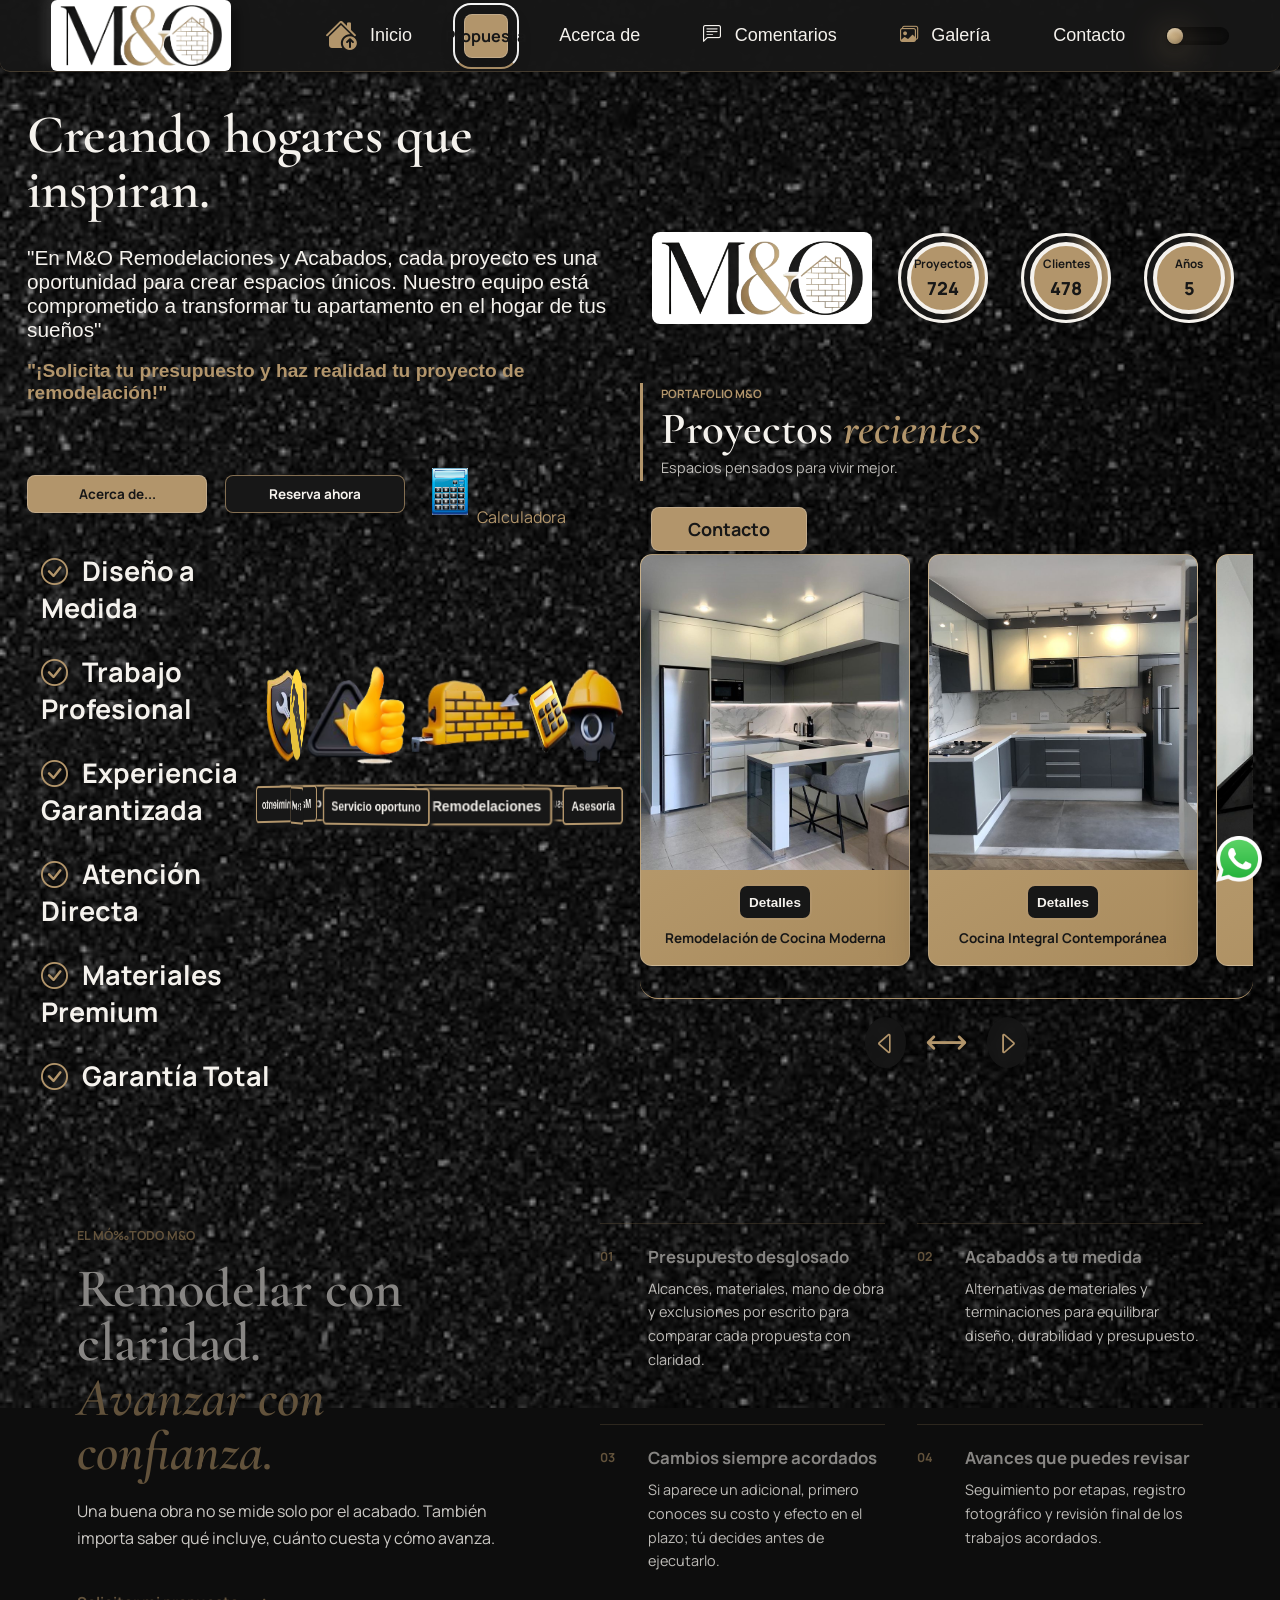
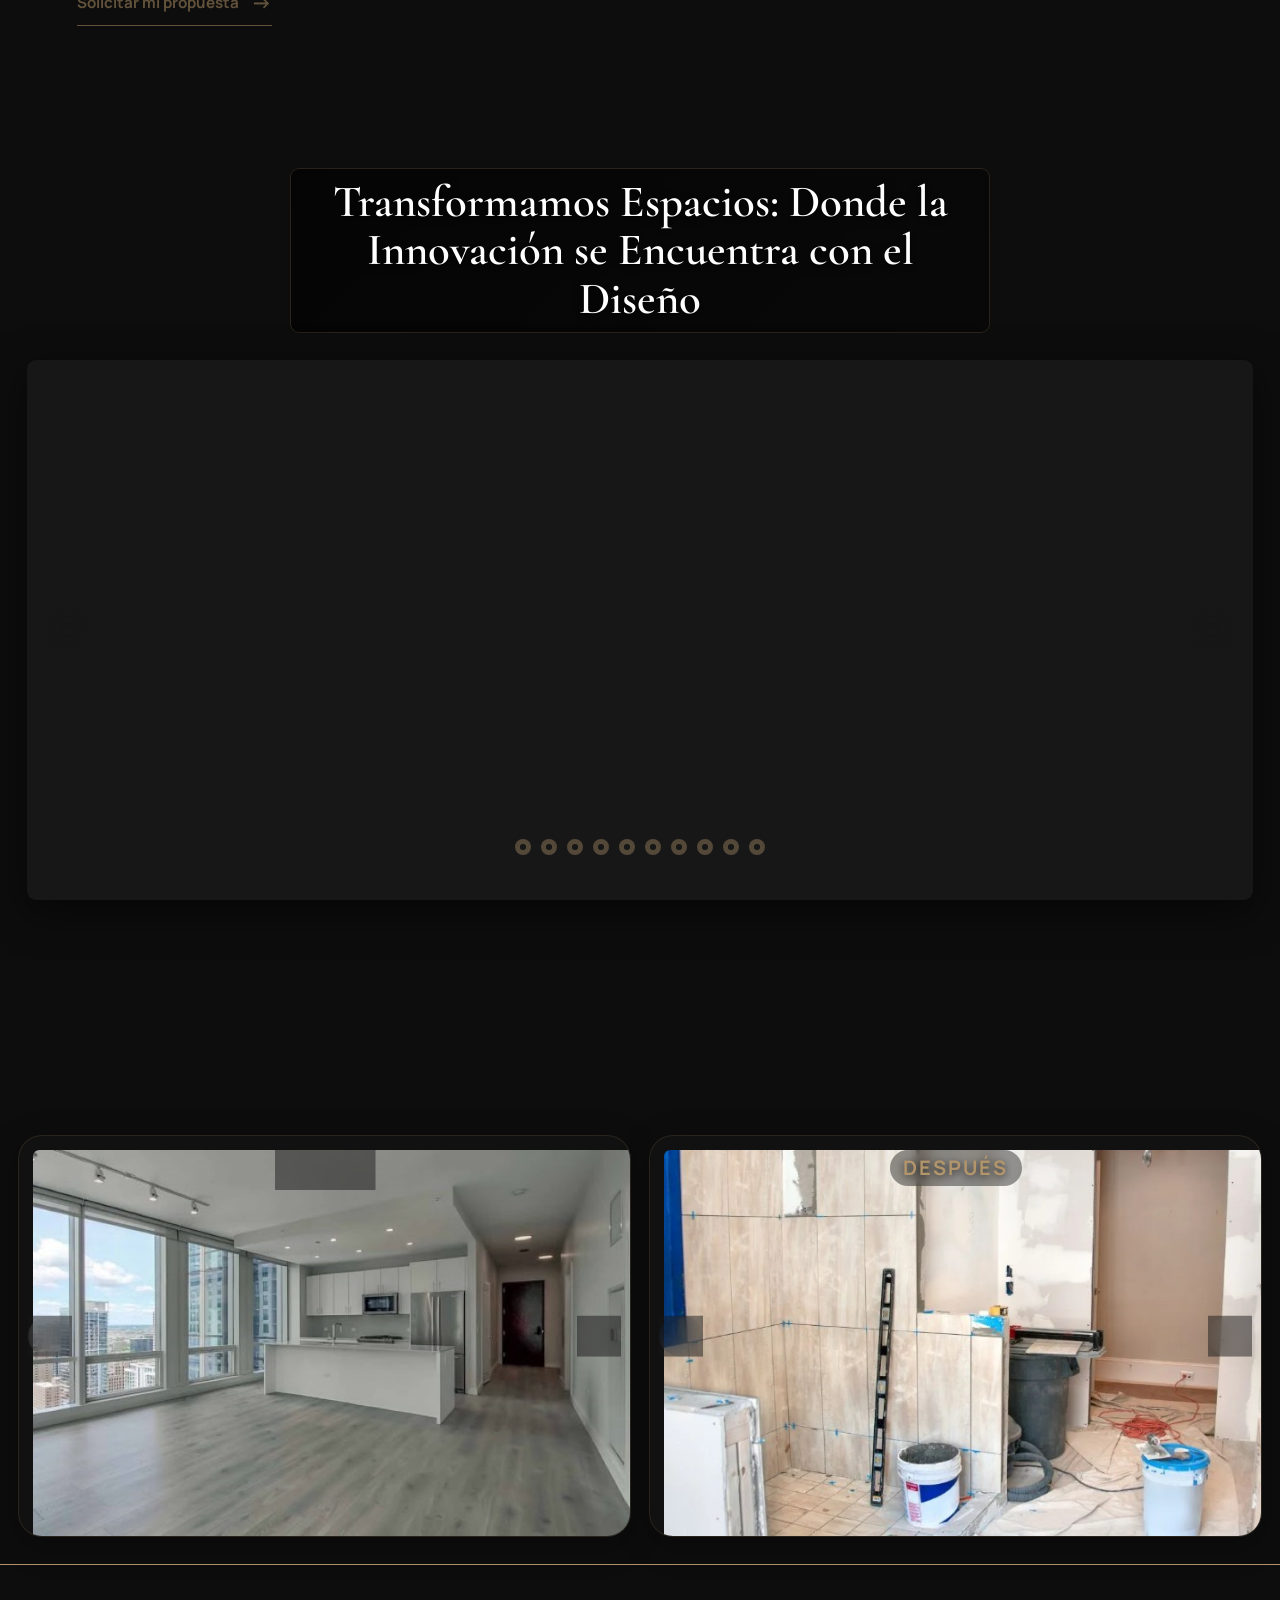
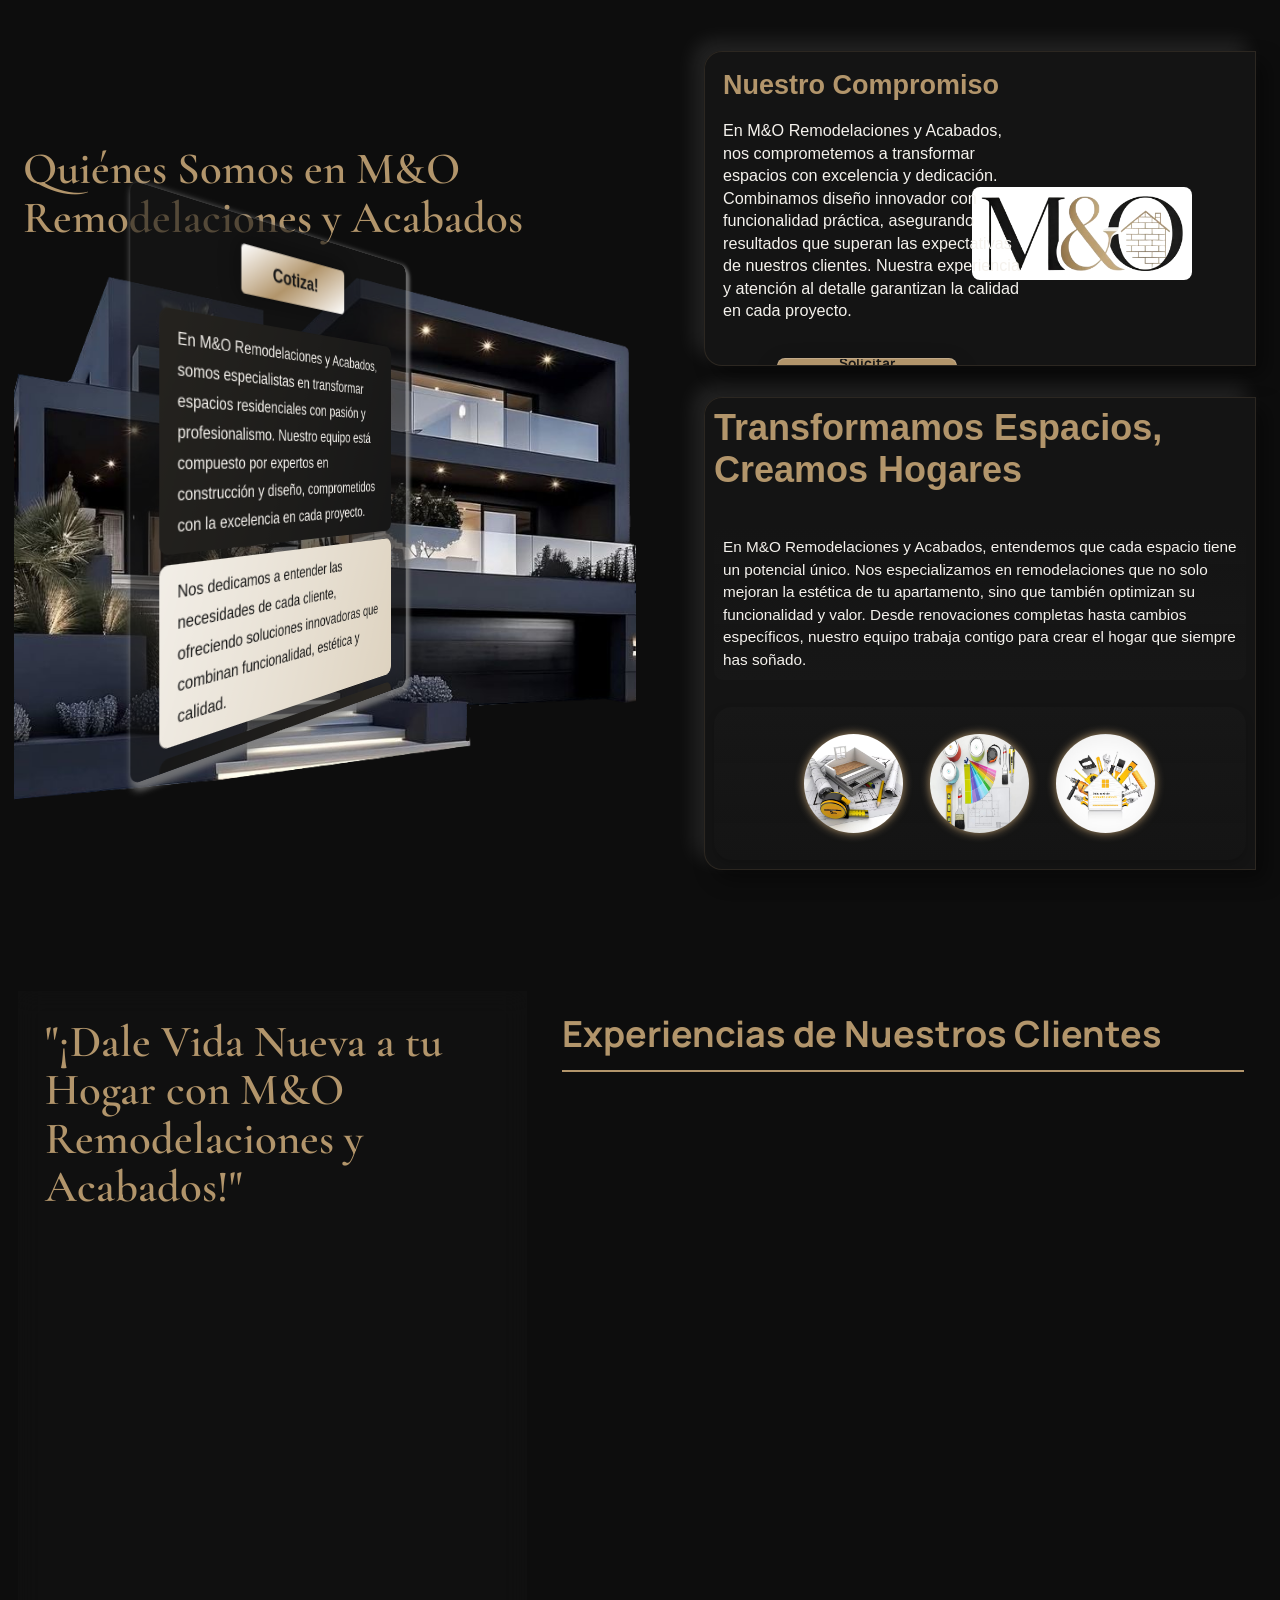
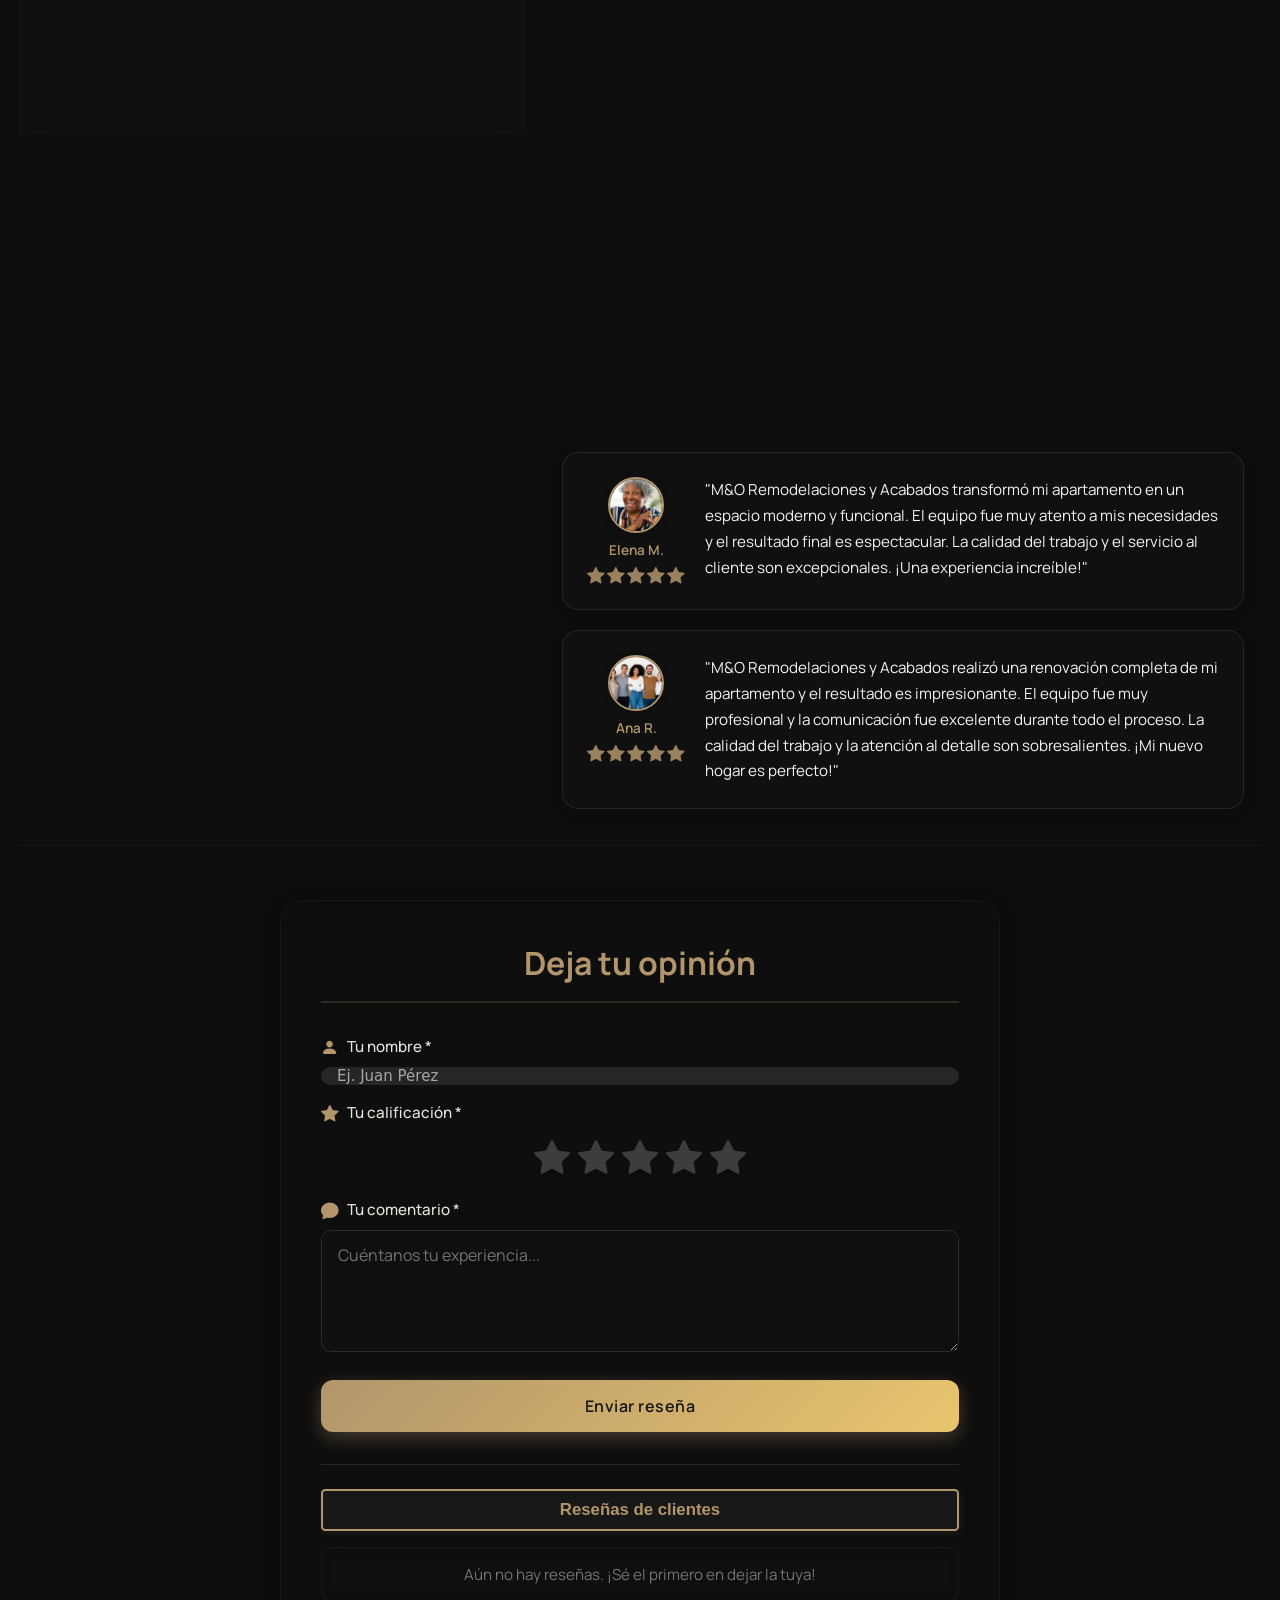
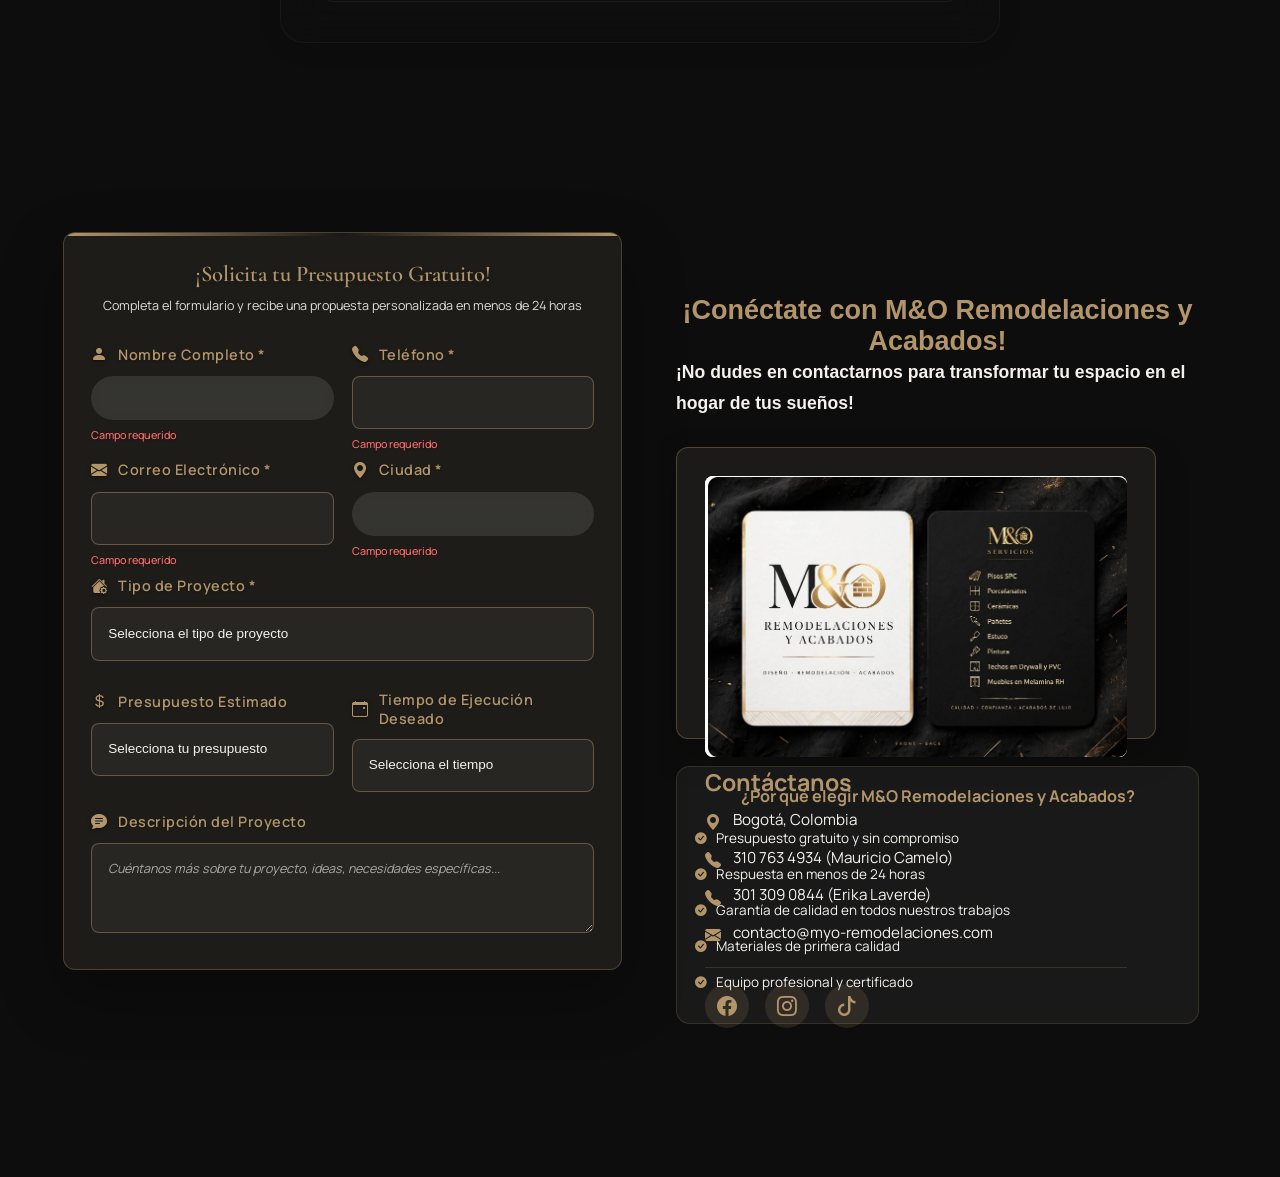
==== commit e51f525a: "Fix: hamburger menu visibility, before/after slider radio inputs, video slider, menu close button" ====
--- a/index.html
+++ b/index.html
@@ -40,6 +40,11 @@
                     <span class="hamburger-line"></span>
                     <span class="hamburger-line"></span>
                     <span class="hamburger-line"></span>
+                </button>
+
+<!-- Botón de cerrar menú móvil -->
+                <button class="close-menu" id="close-menu" aria-label="Cerrar menú" style="display: none;">
+                    <span>&times;</span>
                 </button>
 
                 <!-- Menú de navegación principal -->
@@ -439,9 +444,22 @@
                                 <div class="item-slide"><img src="./img/imagen-galeria-2-7.jpg" alt="Después 7"></div>
                                 <div class="item-slide"><img src="./img/imagen-galeria-2-8.jpg" alt="Después 8"></div>
                                 <div class="item-slide"><img src="./img/imagen-galeria-2-9.jpg" alt="Después 9"></div>
-                                <div class="item-slide"><img src="./img/imagen-galeria-2-10.jpg" alt="Después 10"></div>
-                            </div>
-                        </div>
+<div class="item-slide"><img src="./img/imagen-galeria-2-10.jpg" alt="Después 10"></div>
+                            </div>
+
+                            <!-- Hidden radios for despues slider -->
+                            <input type="radio" id="despues1" name="despues-slide" hidden checked />
+                            <input type="radio" id="despues2" name="despues-slide" hidden />
+                            <input type="radio" id="despues3" name="despues-slide" hidden />
+                            <input type="radio" id="despues4" name="despues-slide" hidden />
+                            <input type="radio" id="despues5" name="despues-slide" hidden />
+                            <input type="radio" id="despues6" name="despues-slide" hidden />
+                            <input type="radio" id="despues7" name="despues-slide" hidden />
+                            <input type="radio" id="despues8" name="despues-slide" hidden />
+                            <input type="radio" id="despues9" name="despues-slide" hidden />
+                            <input type="radio" id="despues10" name="despues-slide" hidden />
+                  
+                </div>
                     
                  
                 </div>
--- a/stilosSecciones.css
+++ b/stilosSecciones.css
@@ -153,6 +153,12 @@
 
 .hamburger-menu {
   display: none;
+}
+
+@media (max-width: 900px) {
+  .hamburger-menu {
+    display: flex;
+  }
 }
 
 .logo_nav {
@@ -3180,9 +3186,9 @@
     border-left: none;
   }
 
-  /* Botón de cerrar en el menú, plano */
-  .nav-menu.active::before {
-    content: "✕";
+/* Botón de cerrar en el menú, plano */
+  .nav-menu.active .close-menu {
+    display: flex;
     position: absolute;
     top: 3vh;
     right: 3vh;
@@ -3198,10 +3204,13 @@
     background: transparent;
     box-shadow: none;
     border: none;
-    transition: all 0.3s ease;
-    font-weight: bold;
-    pointer-events: auto;
     z-index: 1100;
+  }
+  
+  .nav-menu.active .close-menu:hover {
+    background: rgba(0,0,0,0.07);
+    color: var(--clr-primario);
+    transform: scale(1.1);
   }
   .nav-menu.active::before:hover {
     background: rgba(0,0,0,0.07);
@@ -3752,17 +3761,24 @@
     border-radius: 50%;
     width: 6vh;
     height: 6vh;
-    display: flex;
+    display: none;
     align-items: center;
     justify-content: center;
     z-index: 1101;
     cursor: pointer;
     transition: background 0.3s, color 0.3s, transform 0.3s;
   }
+  .close-menu span {
+    font-weight: bold;
+  }
   .close-menu:hover {
     background: rgba(0,0,0,0.07);
     color: var(--clr-primario);
     transform: scale(1.1);
+  }
+  
+  .nav-menu.active .close-menu {
+    display: flex;
   }
   /* .nav-menu.active::before { display: none !important; } */
 }
@@ -4459,11 +4475,7 @@
     overflow-y: visible !important;
     border-left: none !important;
   }
-  .hamburger-menu,
-  .close-menu {
-    display: none !important;
-  }
-}
+  }
 
 /* Móvil: ocultar menú de escritorio, mostrar hamburguesa y botón cerrar solo en menú activo */
 @media screen and (max-width: 900px) {
@@ -4476,8 +4488,8 @@
   .nav-menu.active {
     display: flex;
   }
-  .close-menu {
-    display: flex;
+  .nav-menu.active .close-menu {
+    display: flex !important;
   }
 }
 
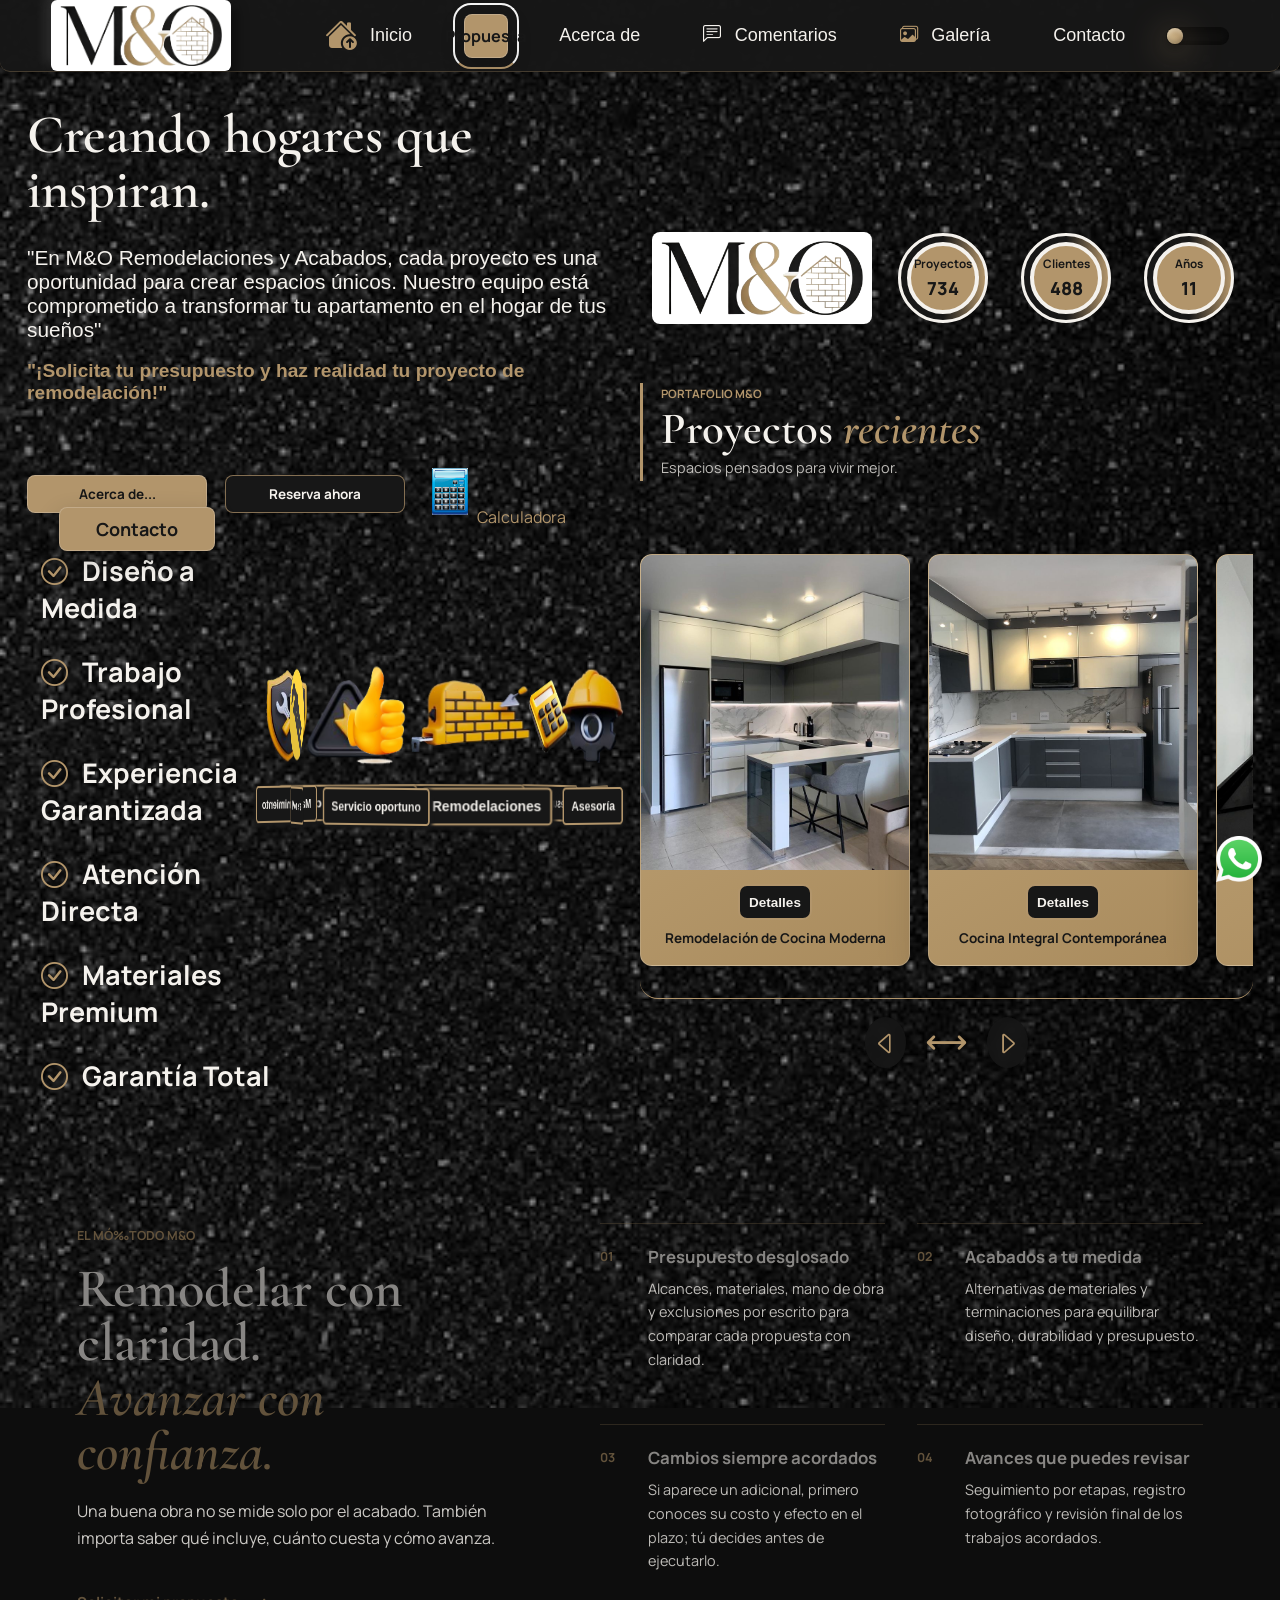
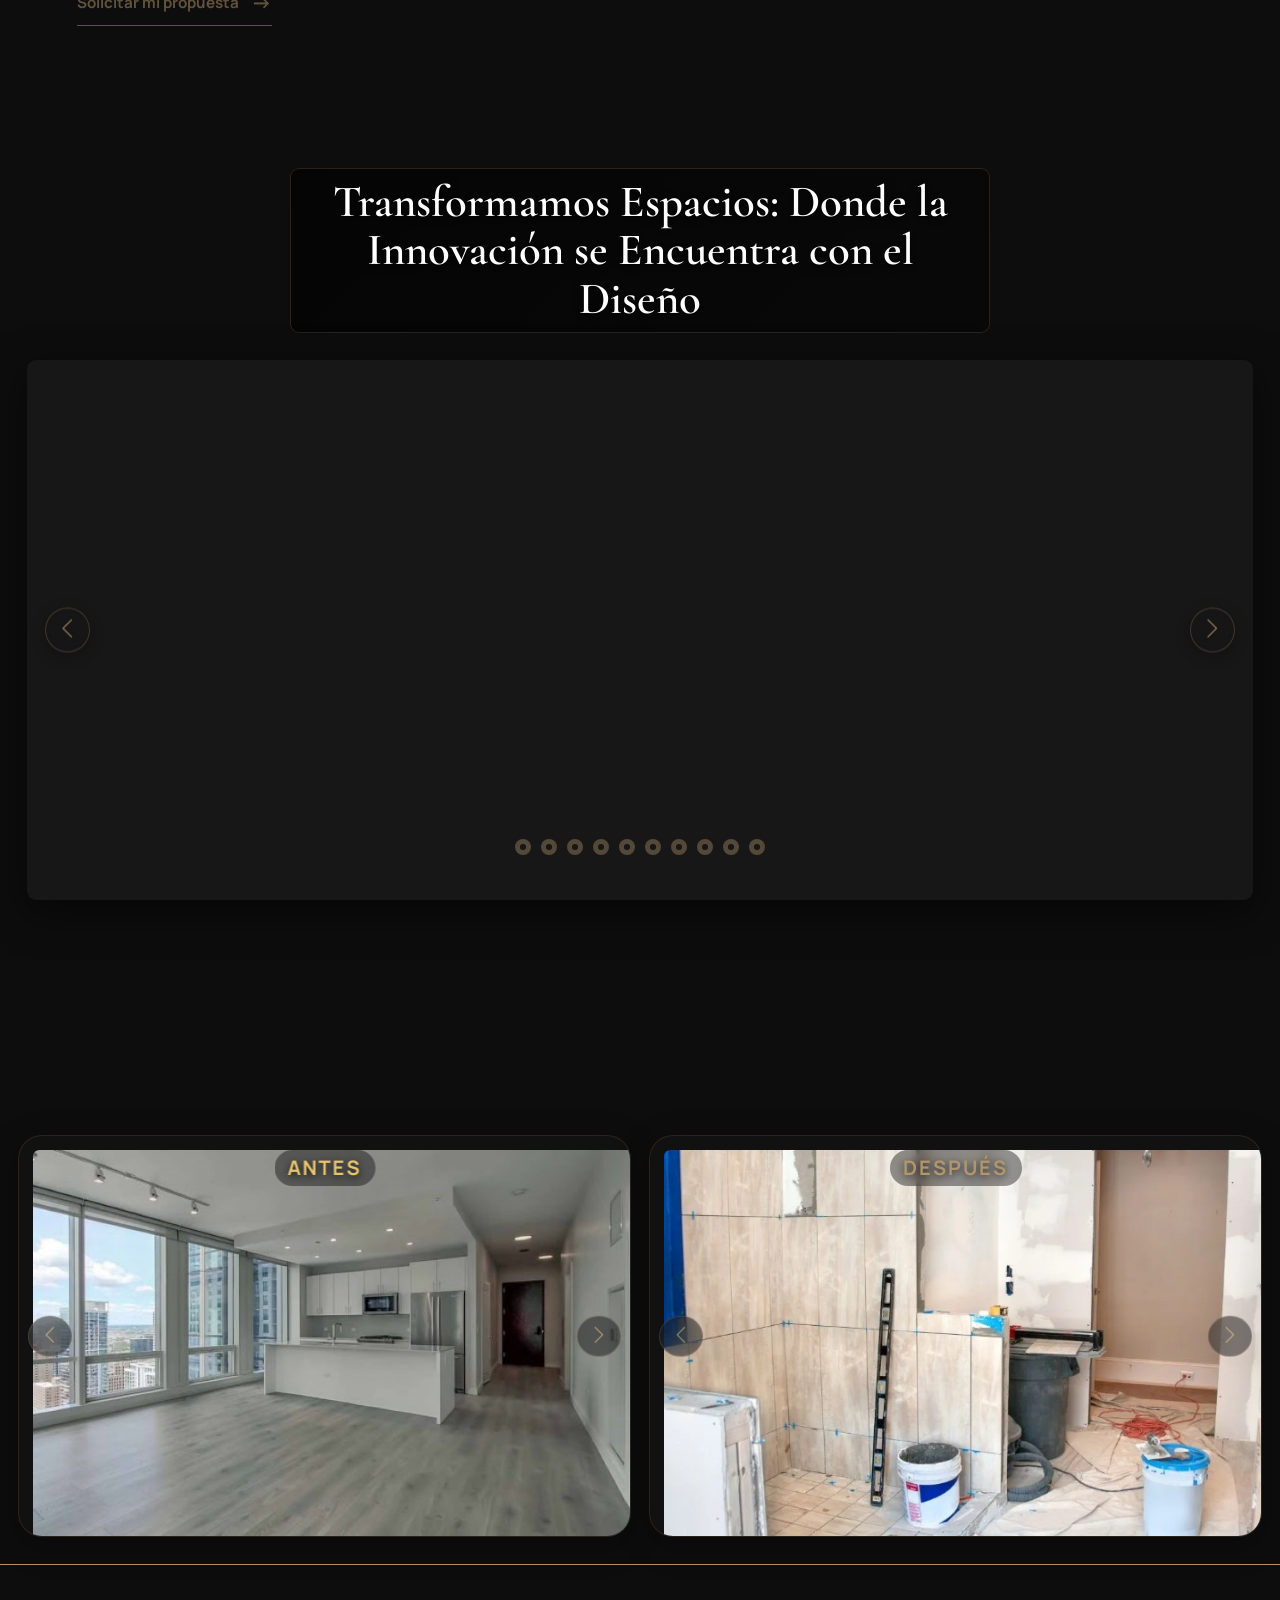
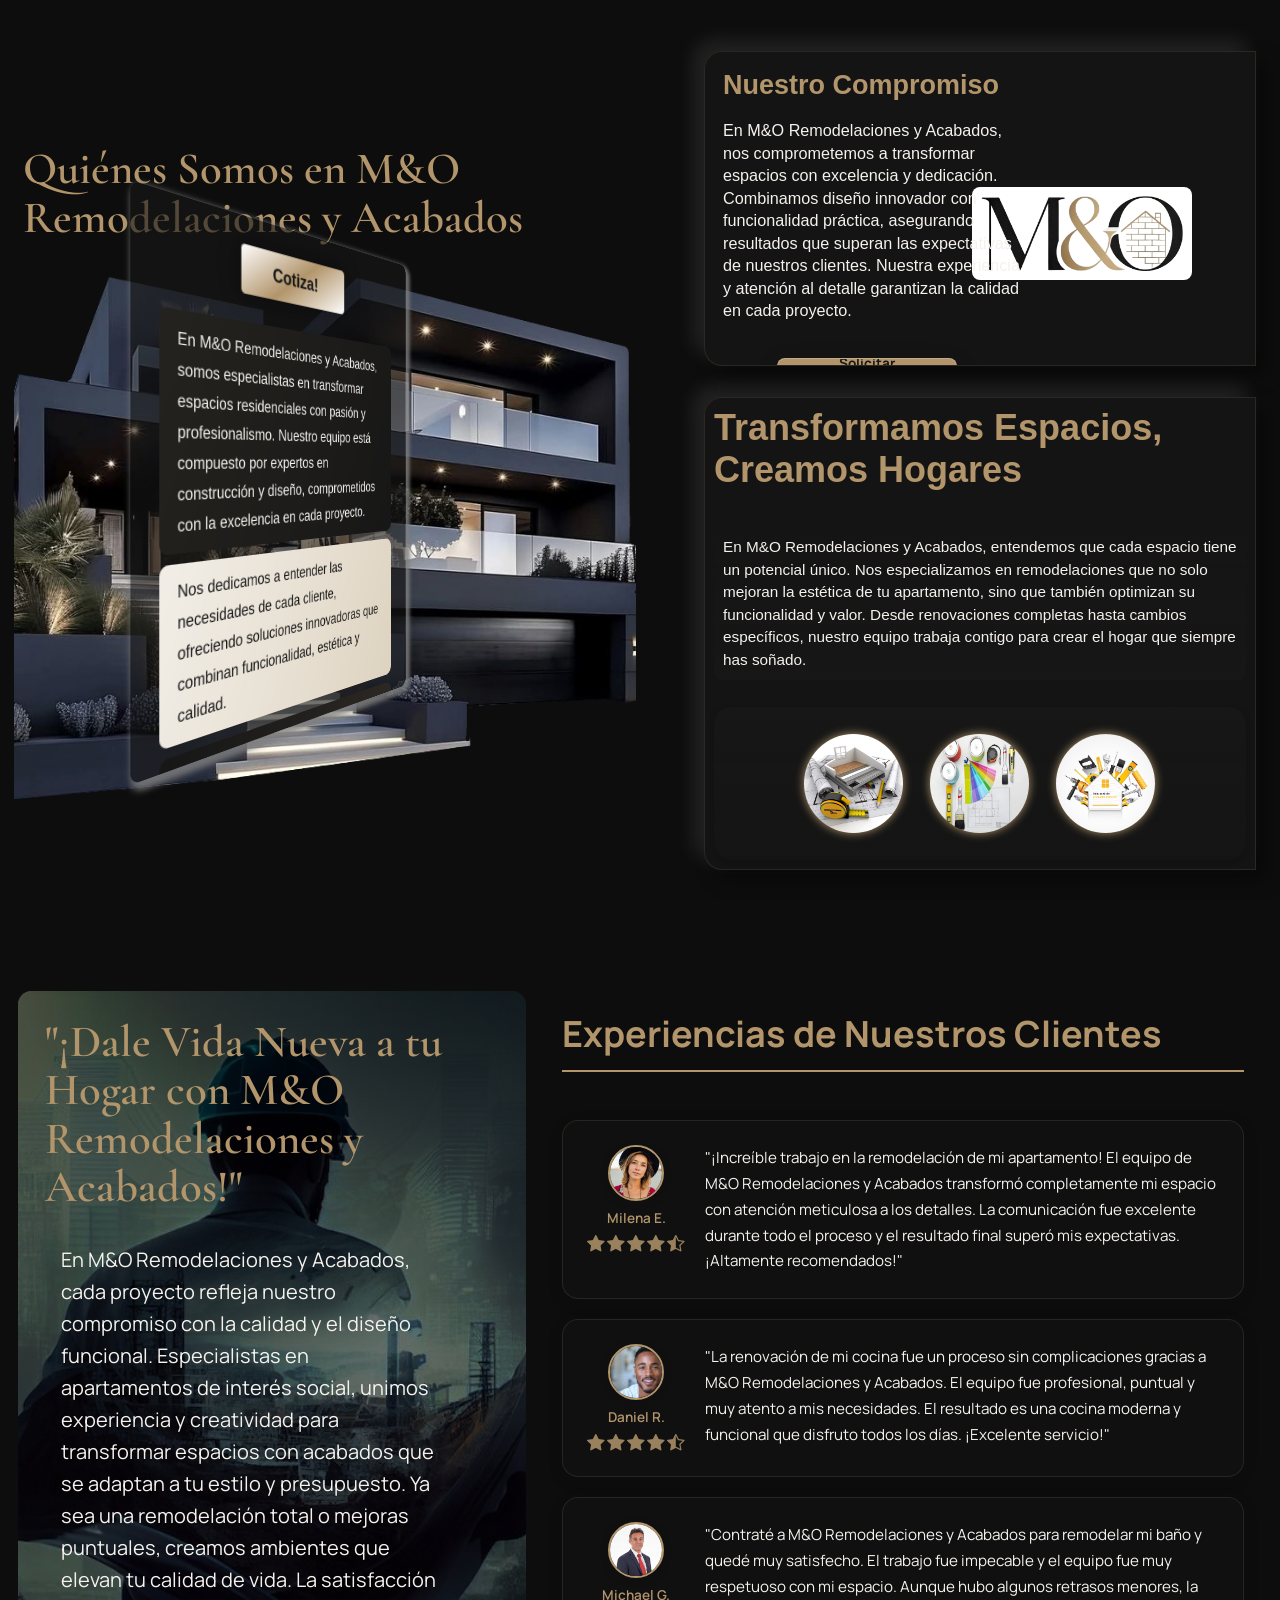
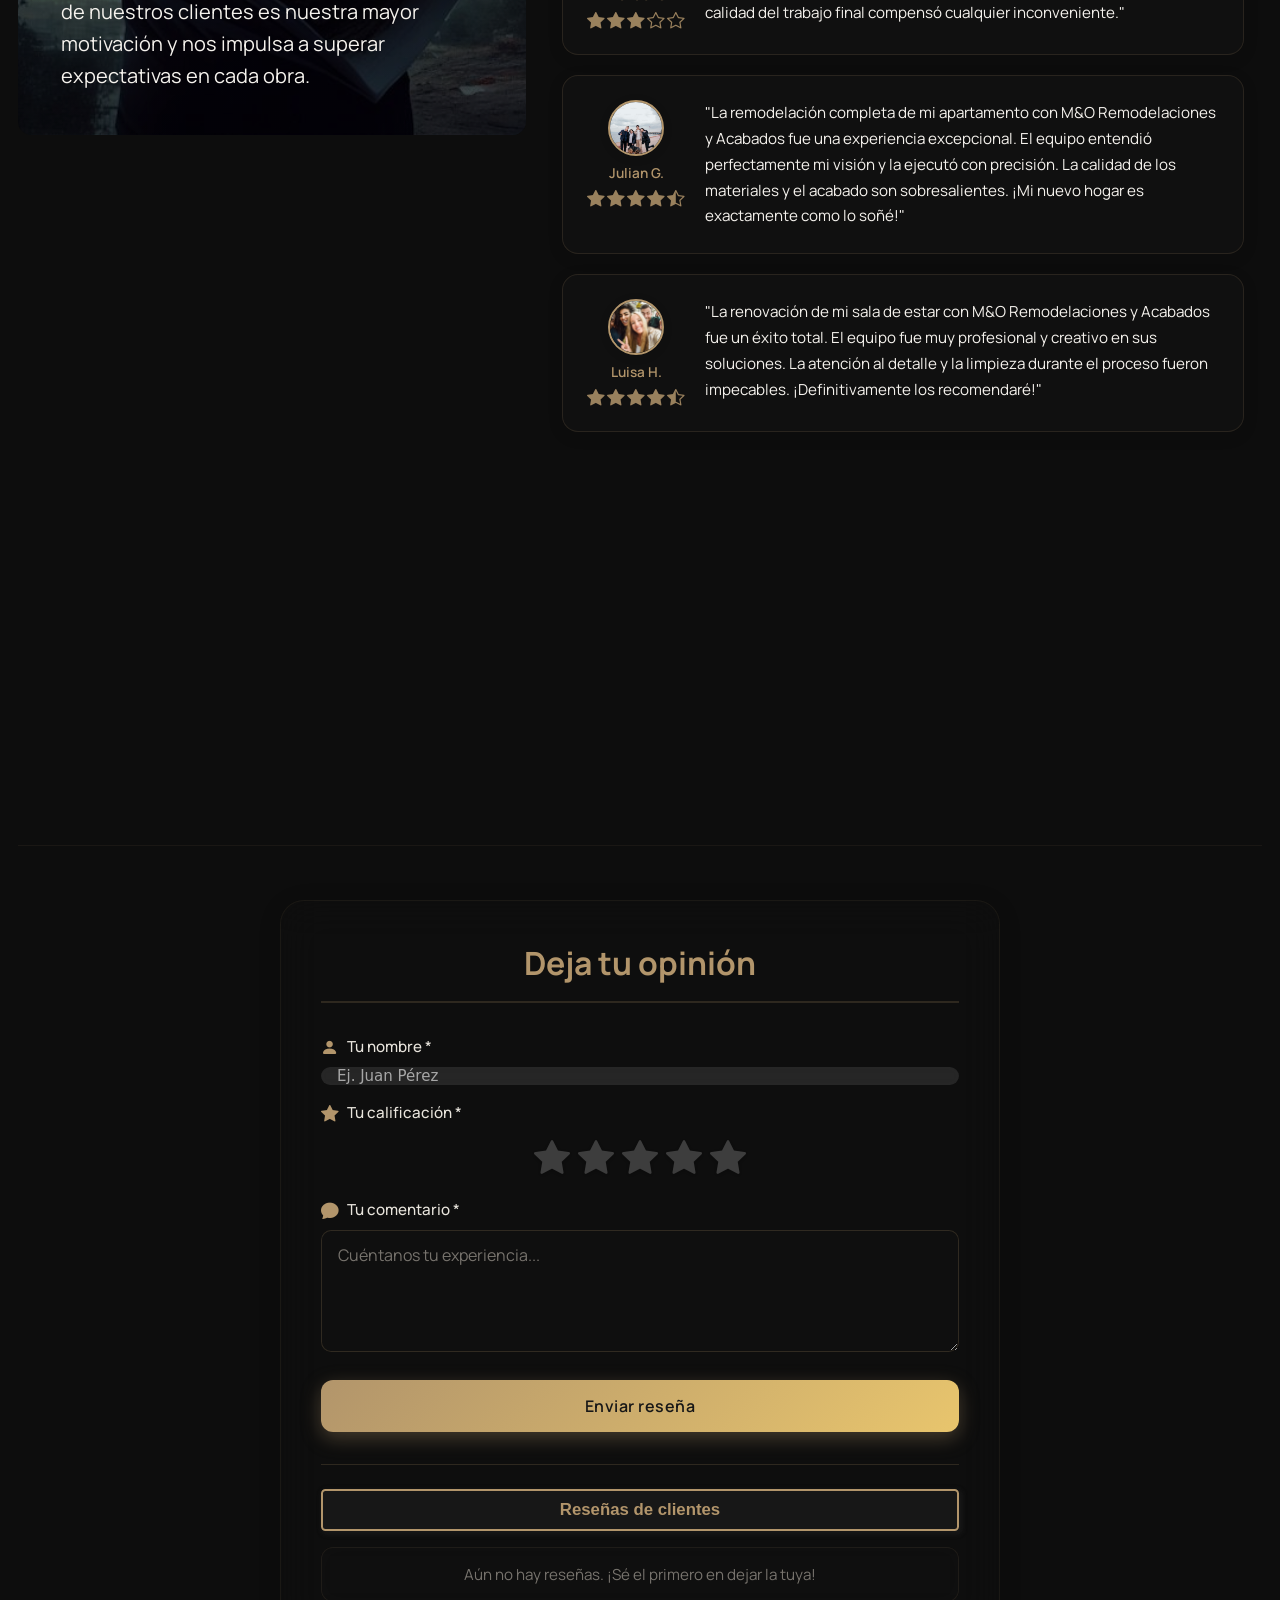
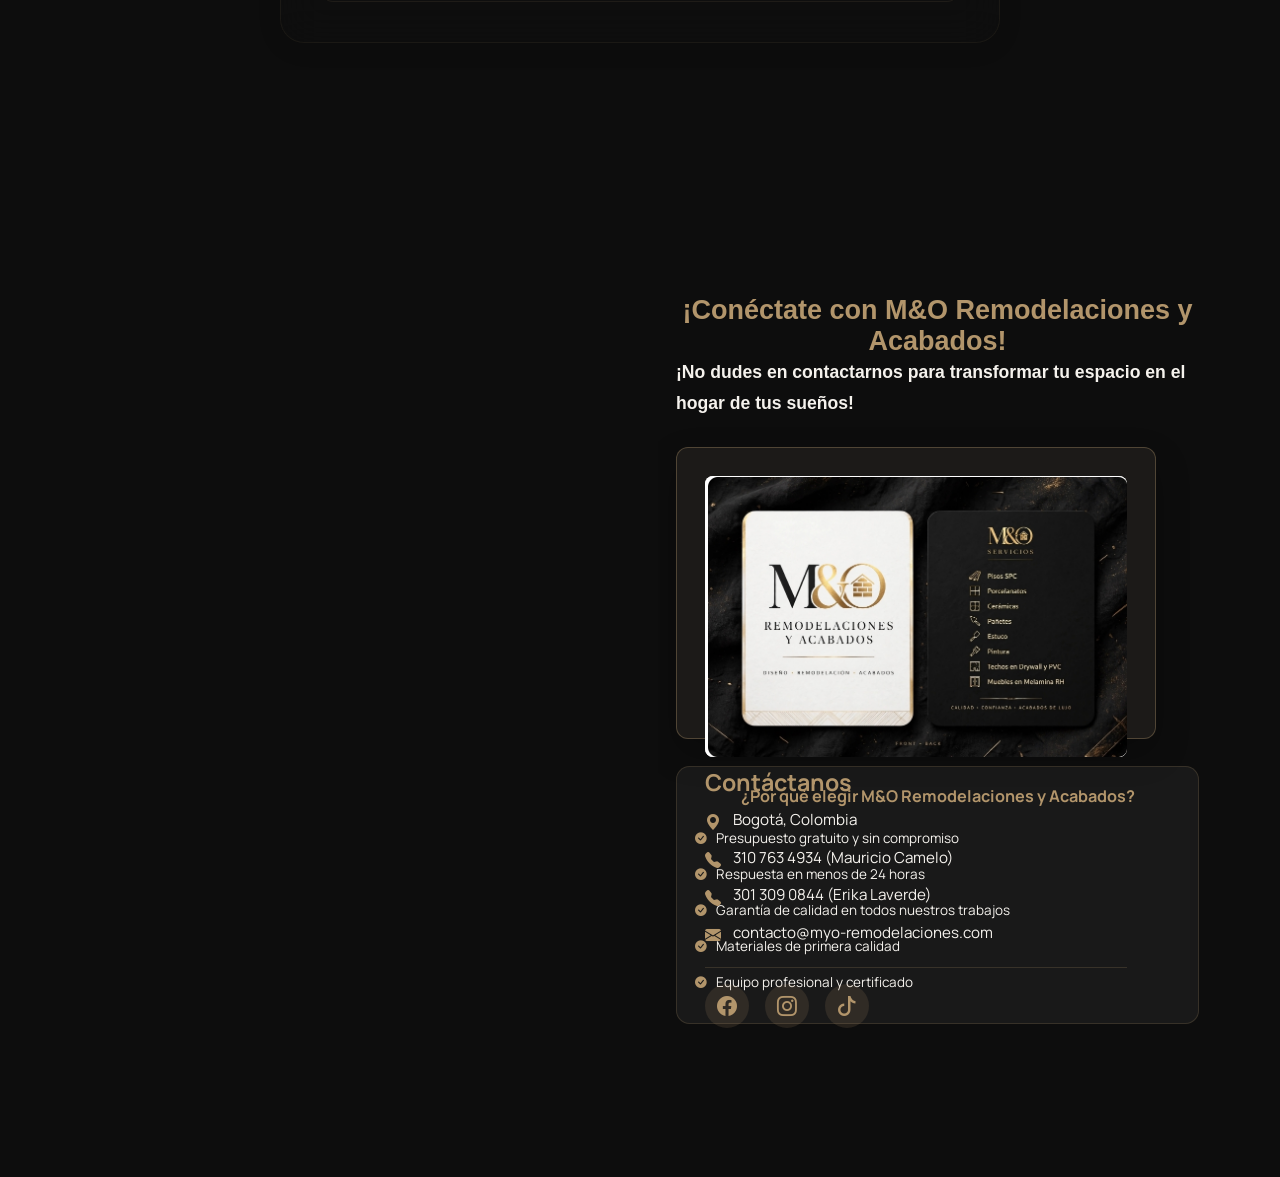
==== commit d478ce9e: "Fix deployment layout: update meta tags to myo-remodelaciones.co, fix boton_contacto margin from 39r" ====
--- a/index.html
+++ b/index.html
@@ -9,14 +9,14 @@
         content="M&amp;O Remodelaciones y Acabados: especialistas en remodelación de apartamentos con profesionalismo y calidad.">
     <meta name="robots" content="index, follow">
     <meta name="theme-color" content="#4b6cb7">
-    <link rel="canonical" href="https://www.construya.site/">
+<link rel="canonical" href="https://myo-remodelaciones.co/">
     <meta property="og:type" content="website">
     <meta property="og:locale" content="es_CO">
-    <meta property="og:site_name" content="M&amp;O Remodelaciones y Acabados">
-    <meta property="og:title" content="M&amp;O Remodelaciones y Acabados | Remodelación de Apartamentos">
+    <meta property="og:site_name" content="M&O Remodelaciones y Acabados">
+    <meta property="og:title" content="M&O Remodelaciones y Acabados | Remodelación de Apartamentos">
     <meta property="og:description" content="Especialistas en remodelación de apartamentos. Transformamos espacios con profesionalismo y calidad.">
-    <meta property="og:url" content="https://www.construya.site/">
-    <meta property="og:image" content="https://www.construya.site/img/logom%26o-removebackgrounds-ai.png">
+    <meta property="og:url" content="https://myo-remodelaciones.co/">
+    <meta property="og:image" content="https://myo-remodelaciones.co/img/logom%26o-removebackgrounds-ai.png">
 <link rel="stylesheet" href="https://cdn.jsdelivr.net/npm/bootstrap-icons@1.11.1/font/bootstrap-icons.css">
     <link rel="stylesheet" href="./stilosSecciones.css?v=20261013-3">
     <link rel="stylesheet" href="./chatLocal remodel/Chat_Local.css">
--- a/stilosSecciones.css
+++ b/stilosSecciones.css
@@ -358,7 +358,7 @@
   width: 20vw;
   top: 45vh;
   z-index: 2;
-  left: 50vh;
+  left: 30vw;
   display: none;
   animation: floatUpDown 4s ease-in-out infinite;
 }
@@ -396,7 +396,7 @@
   background-color: var(--clr-parrafos);
   border-radius: 3vh;
   float: inline-end;
-  margin-left: 39rem;
+  margin-left: 2rem;
   margin-top: 32vh;
   z-index: 120;
   overflow: hidden;
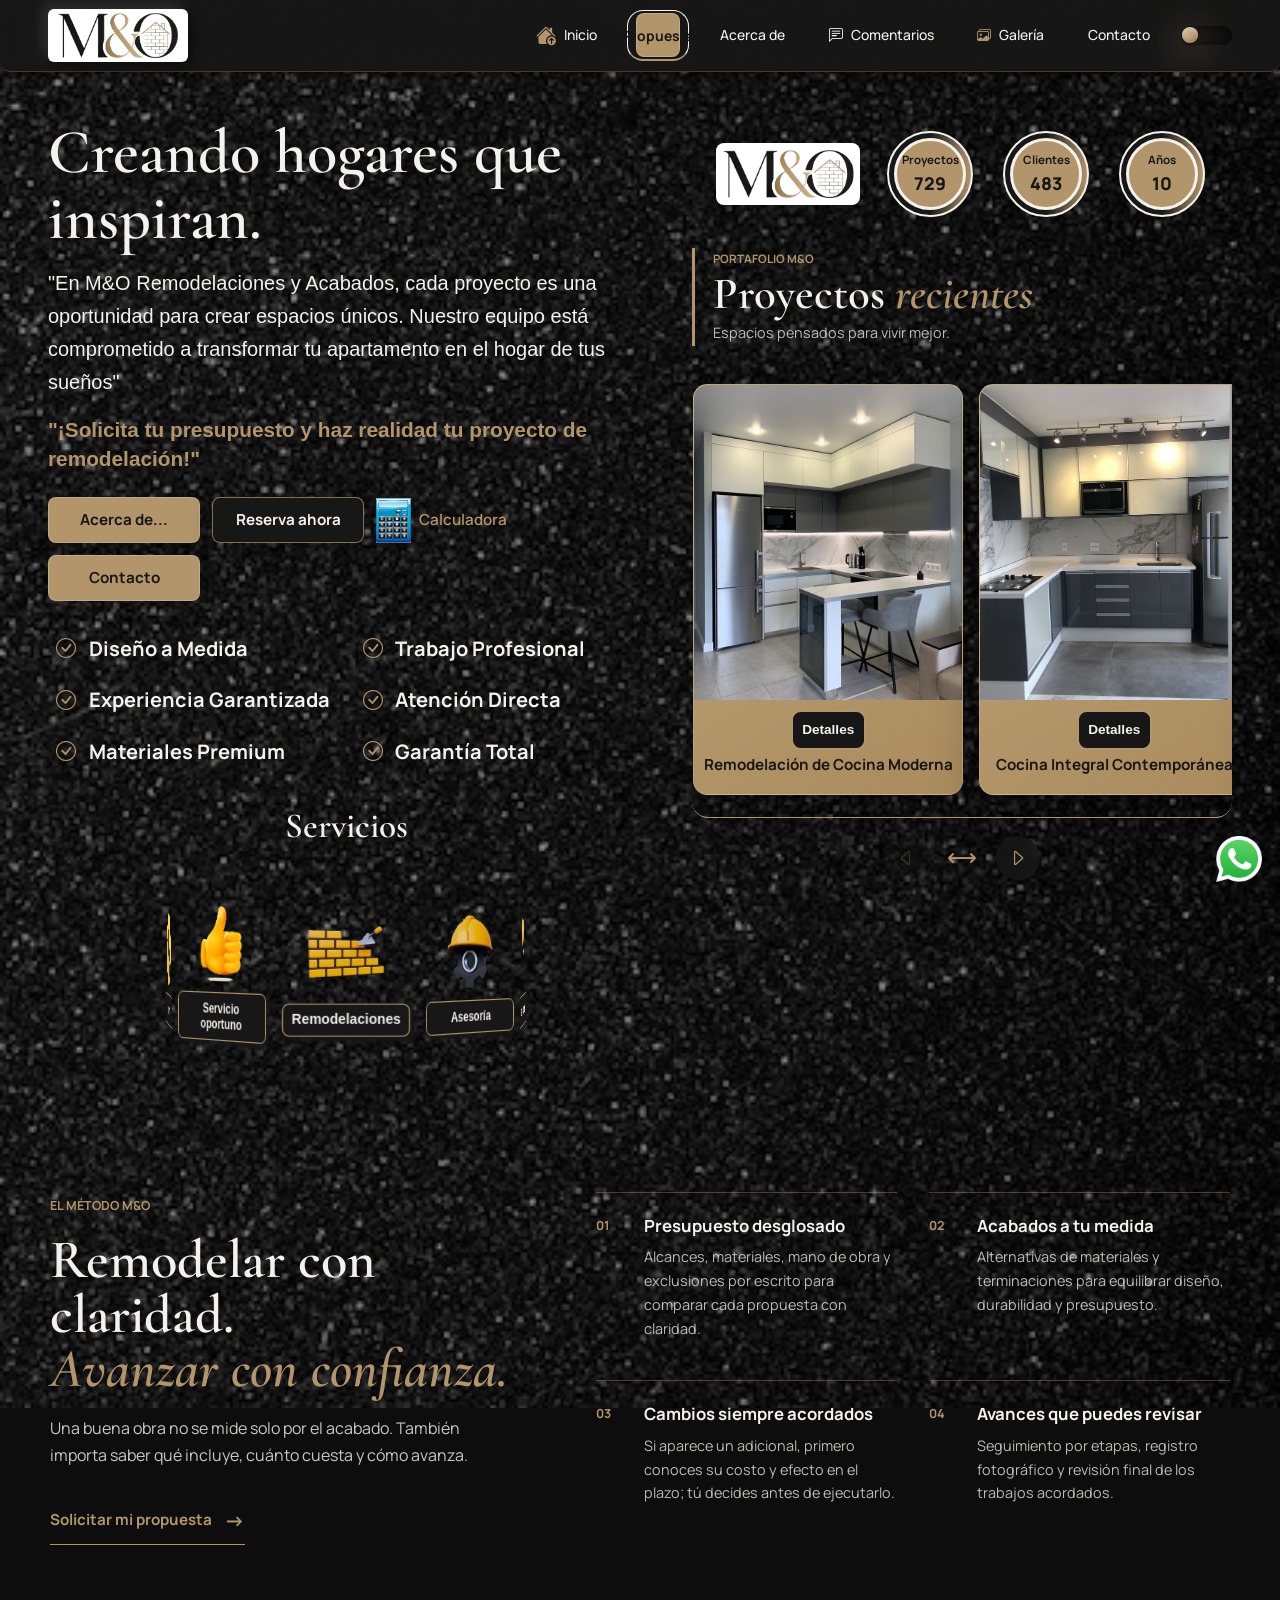
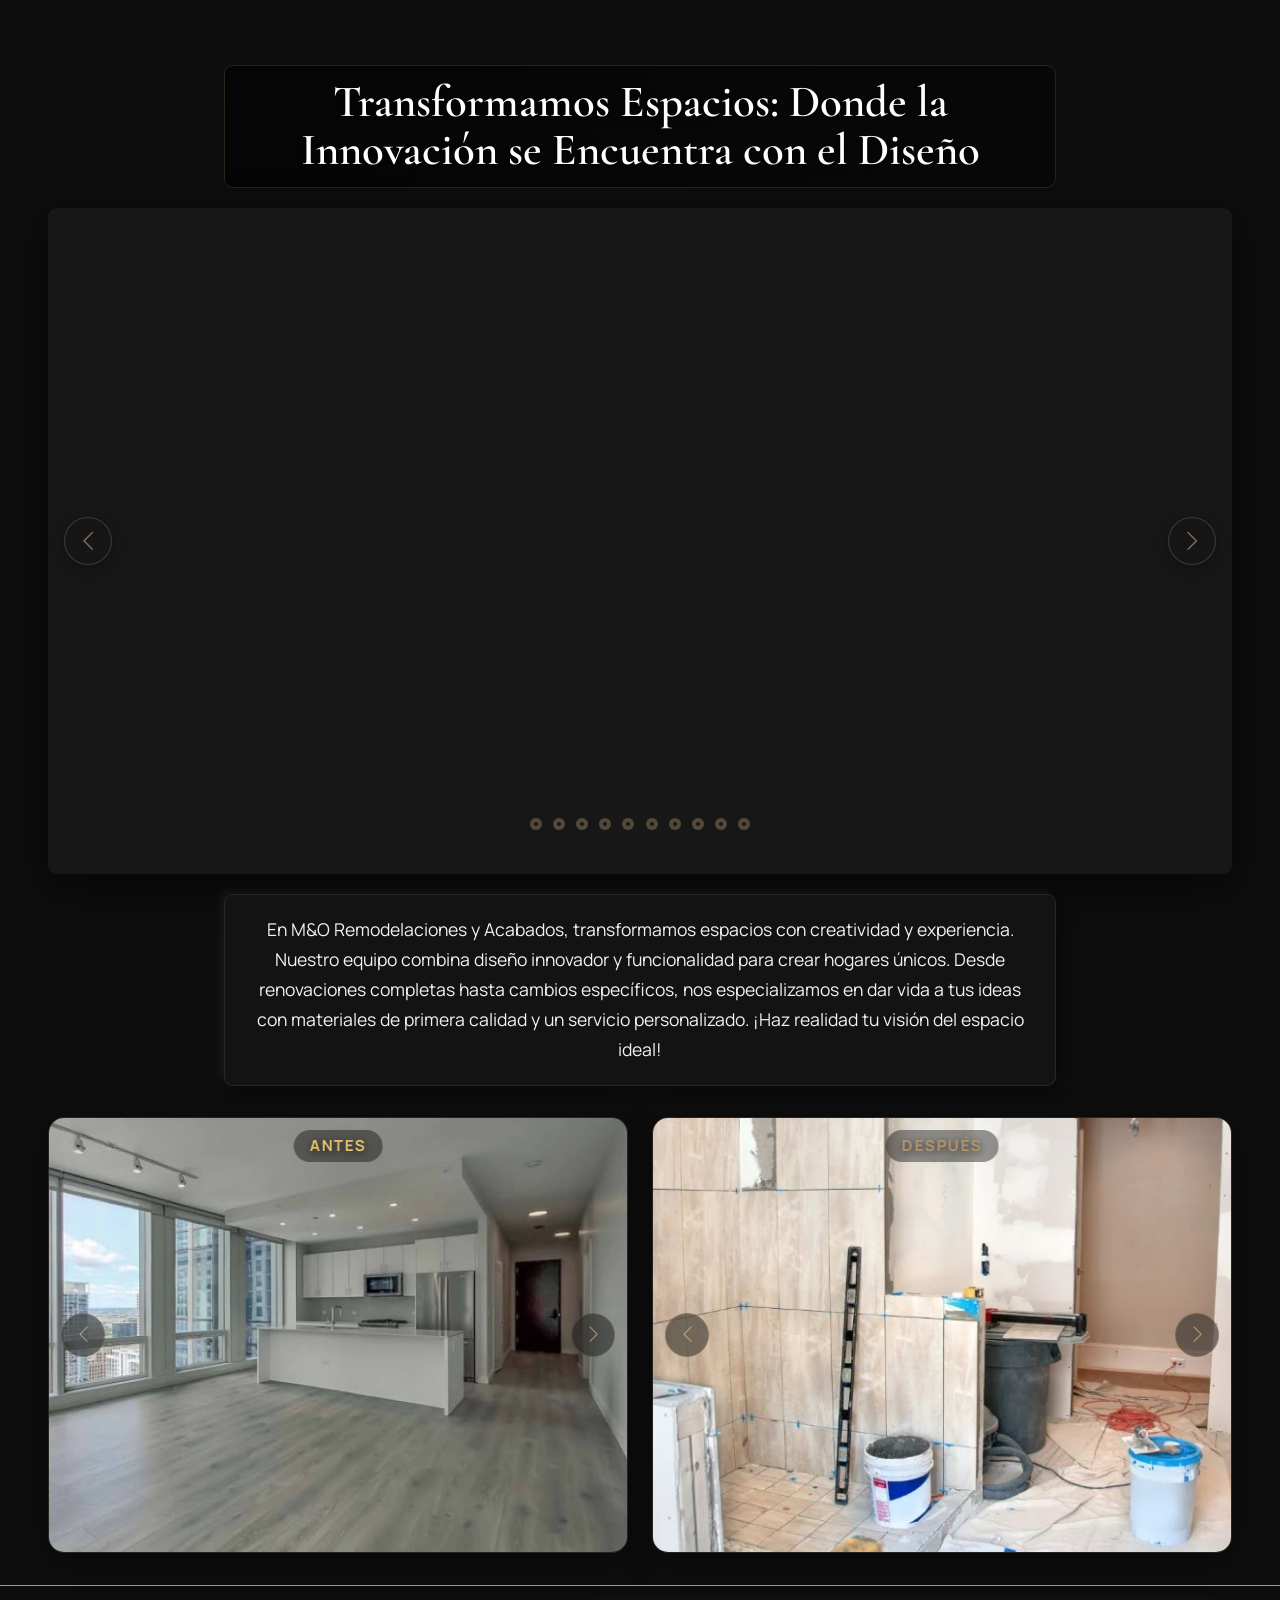
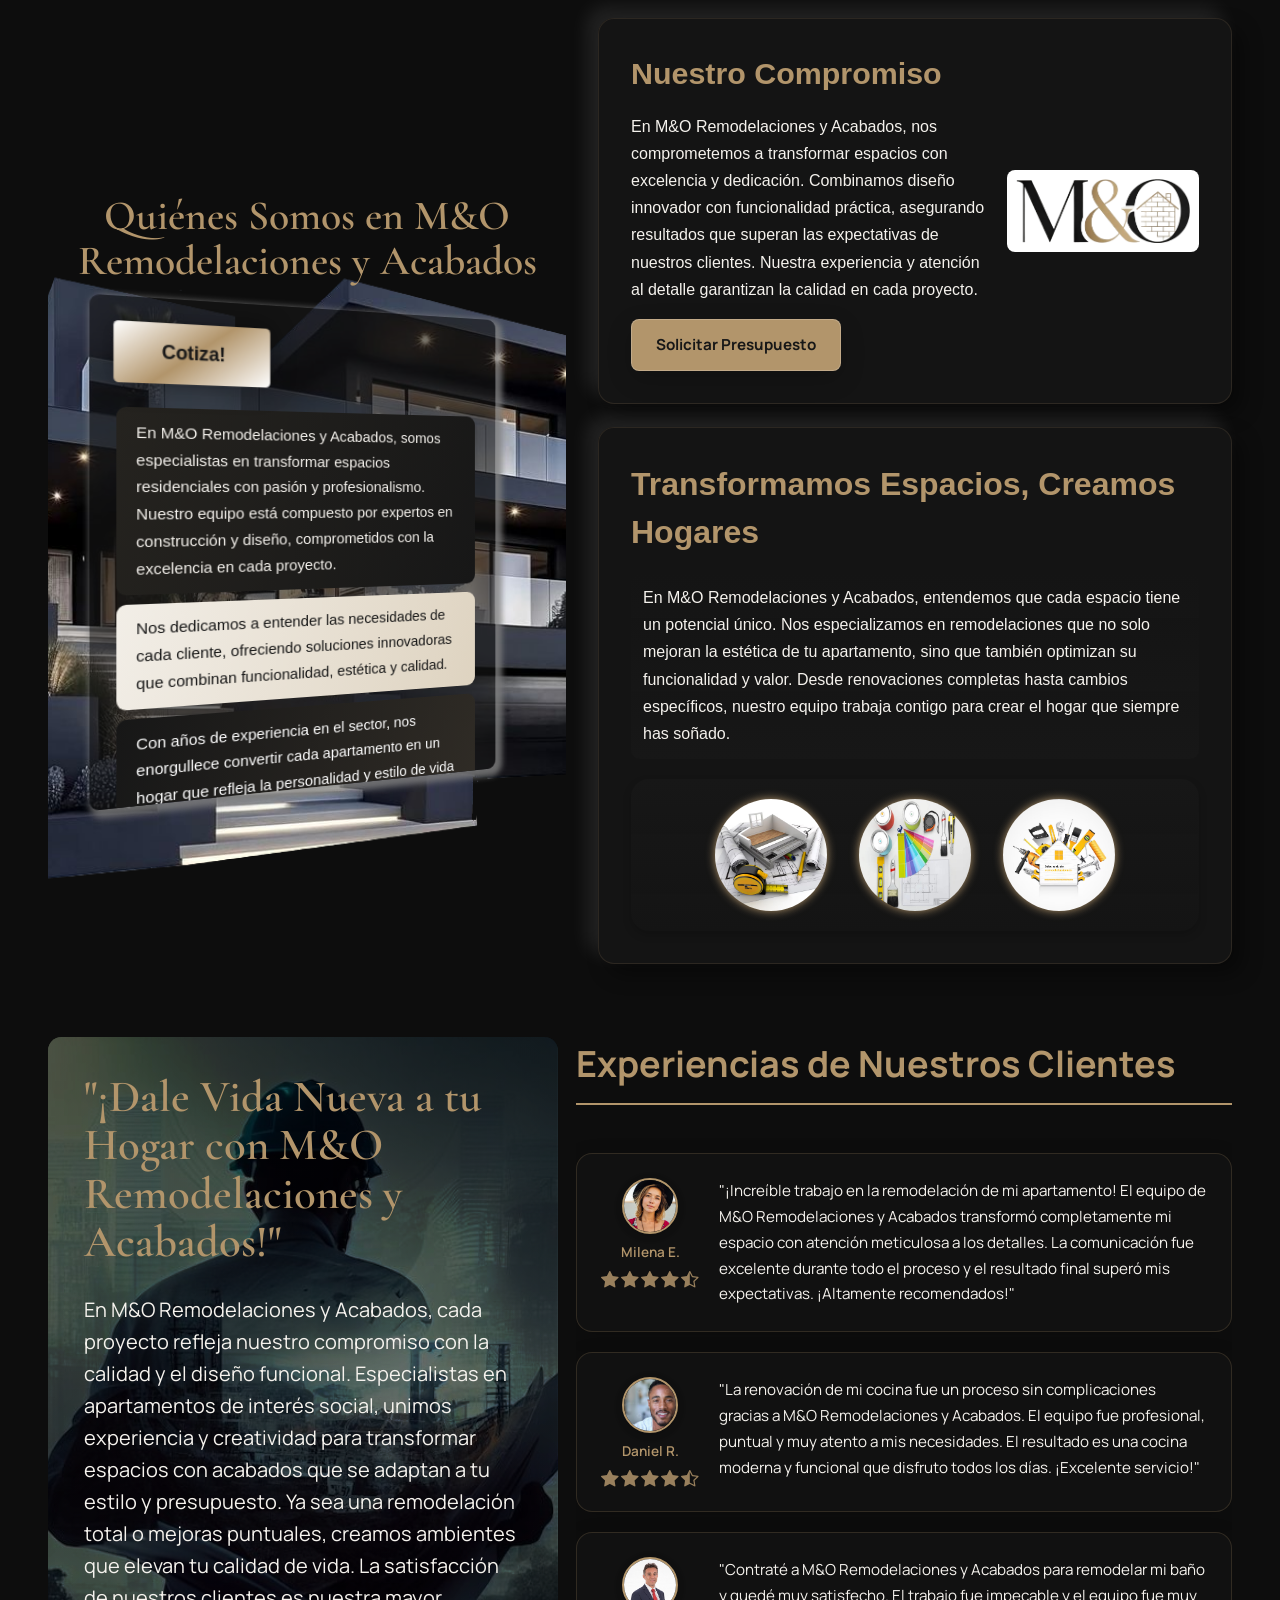
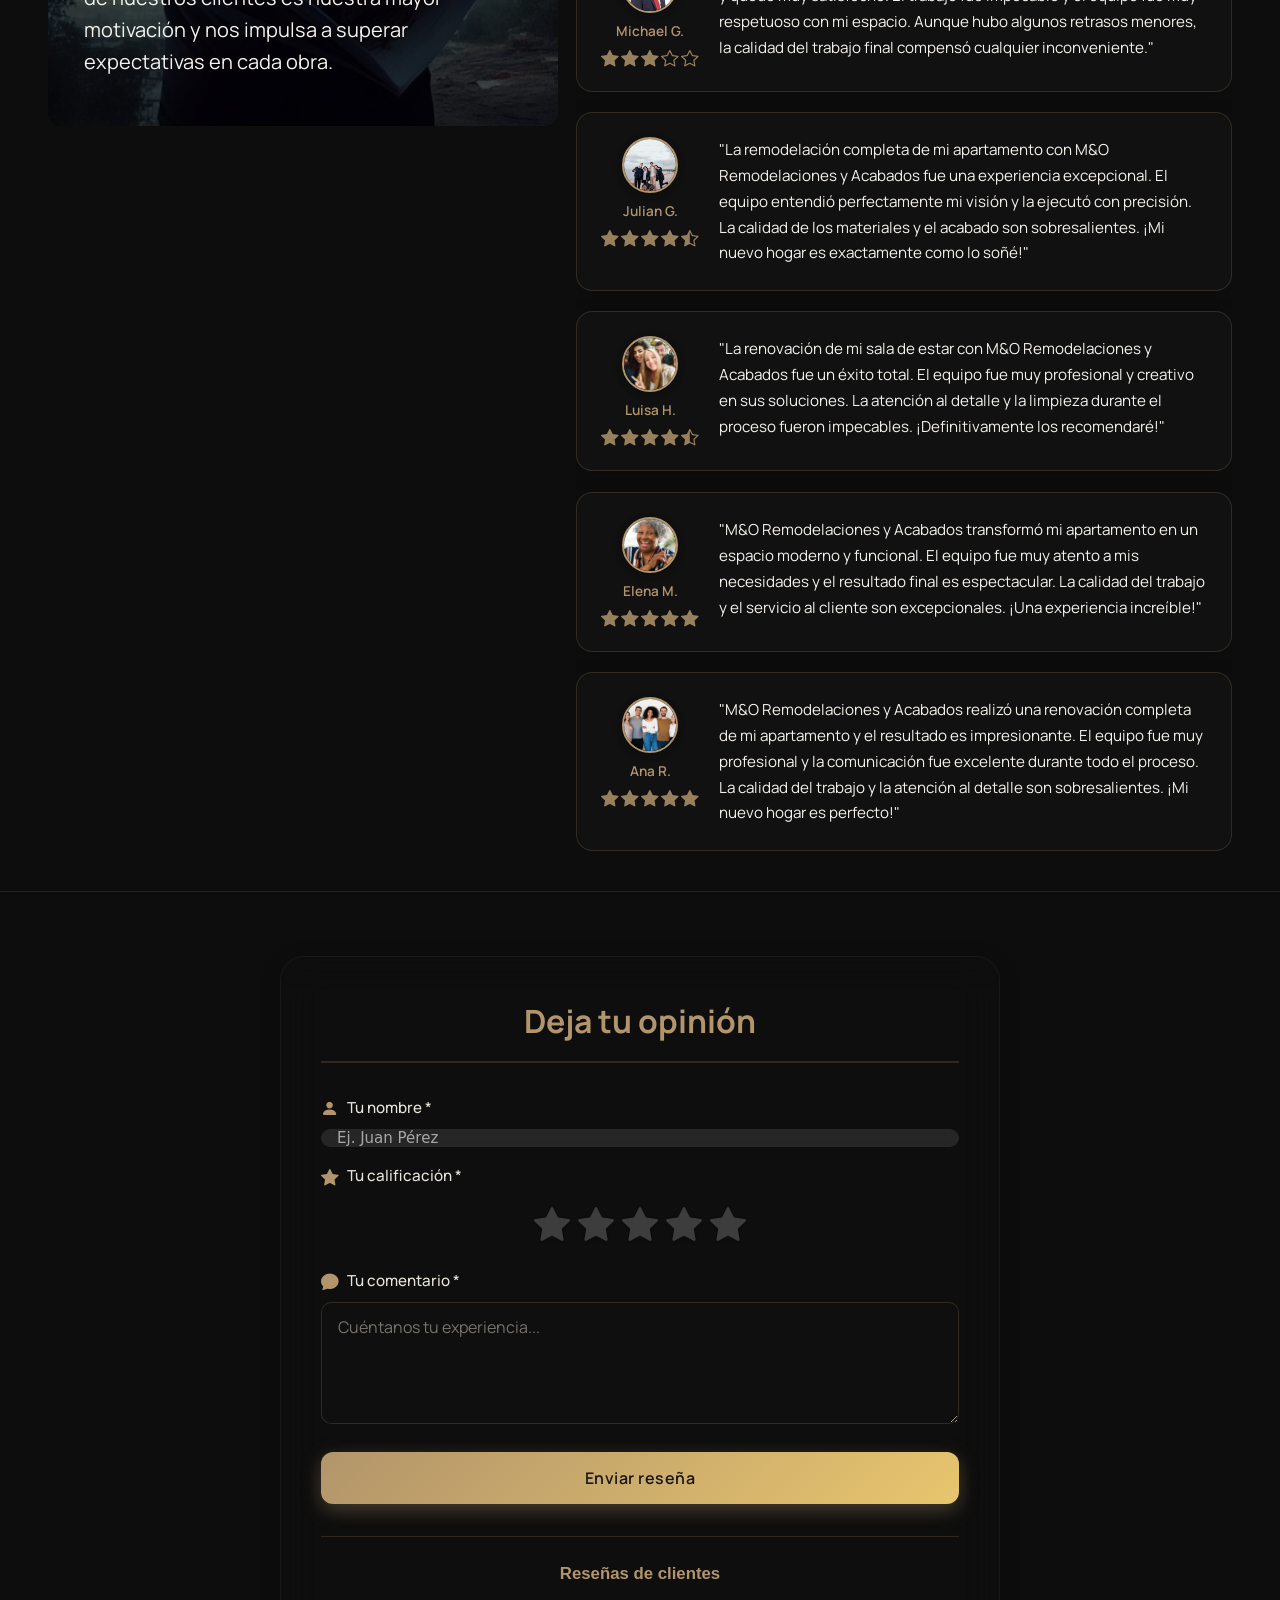
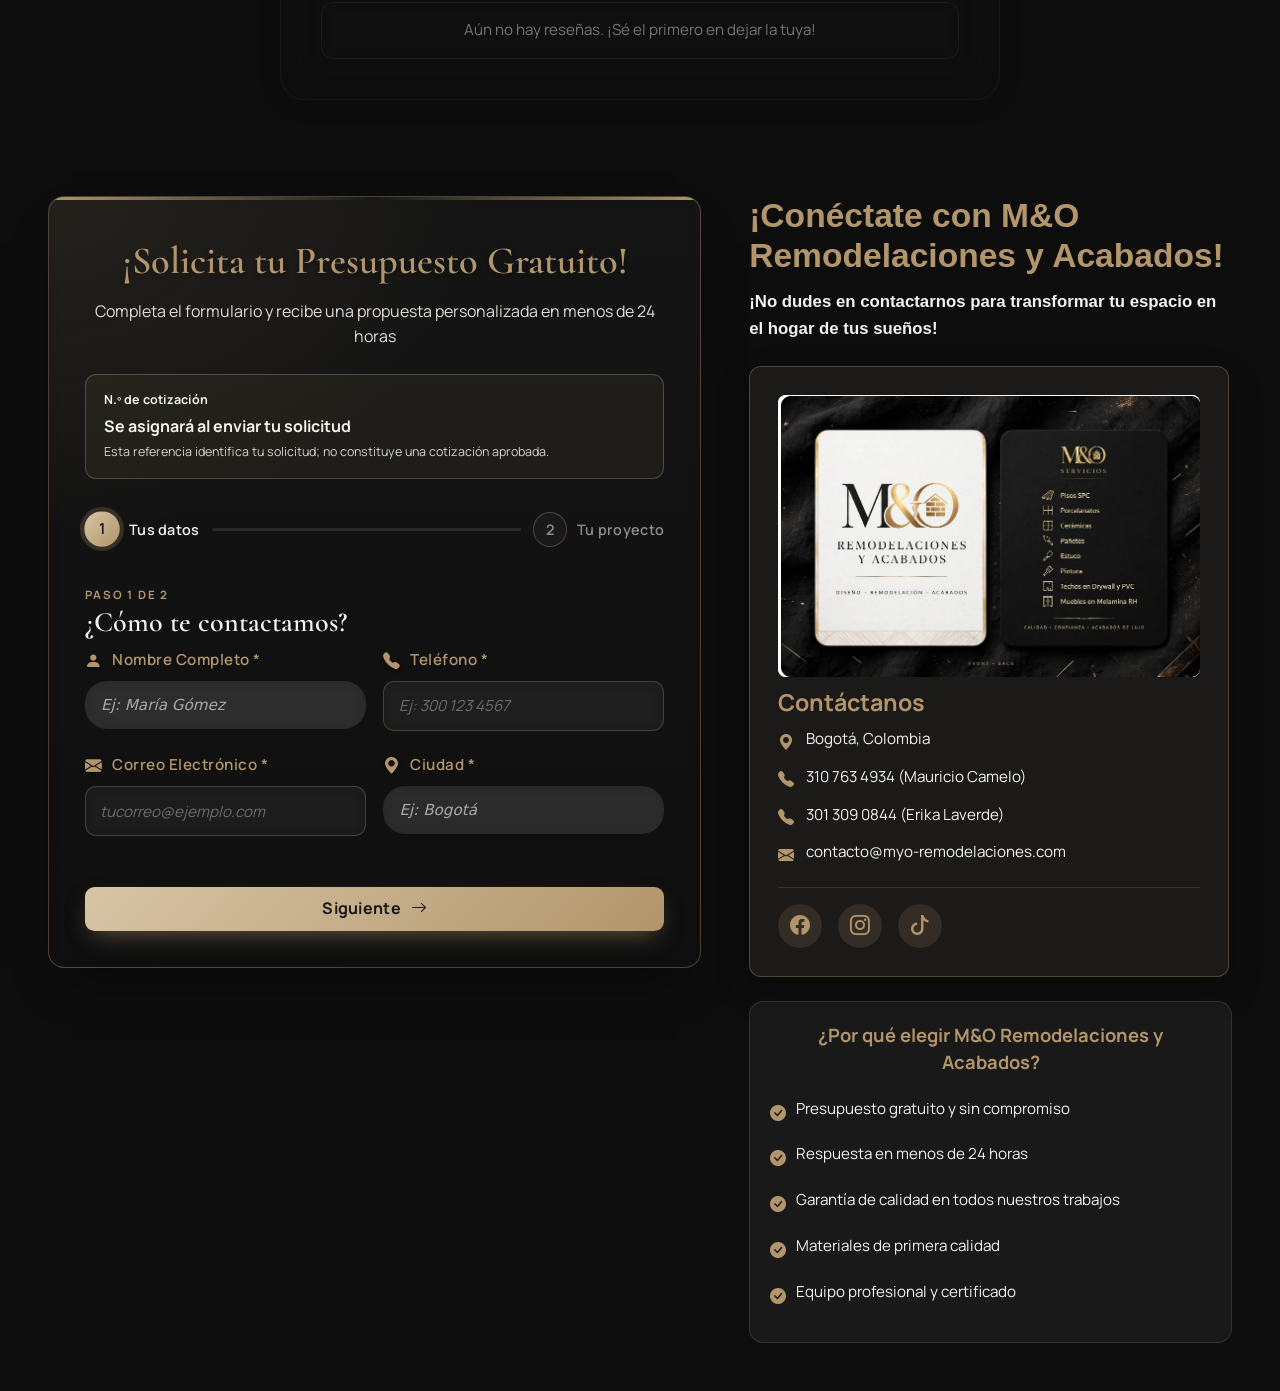
==== commit 639d28bc: "actualidas formulario" ====
--- a/index.html
+++ b/index.html
@@ -8,17 +8,17 @@
     <meta name="description"
         content="M&amp;O Remodelaciones y Acabados: especialistas en remodelación de apartamentos con profesionalismo y calidad.">
     <meta name="robots" content="index, follow">
-    <meta name="theme-color" content="#4b6cb7">
-<link rel="canonical" href="https://myo-remodelaciones.co/">
+    <meta name="theme-color" content="#171717">
+<link rel="canonical" href="https://myo-remodelaciones.com/">
     <meta property="og:type" content="website">
     <meta property="og:locale" content="es_CO">
     <meta property="og:site_name" content="M&O Remodelaciones y Acabados">
     <meta property="og:title" content="M&O Remodelaciones y Acabados | Remodelación de Apartamentos">
     <meta property="og:description" content="Especialistas en remodelación de apartamentos. Transformamos espacios con profesionalismo y calidad.">
-    <meta property="og:url" content="https://myo-remodelaciones.co/">
-    <meta property="og:image" content="https://myo-remodelaciones.co/img/logom%26o-removebackgrounds-ai.png">
+    <meta property="og:url" content="https://myo-remodelaciones.com/">
+    <meta property="og:image" content="https://myo-remodelaciones.com/img/logom%26o-removebackgrounds-ai.png">
 <link rel="stylesheet" href="https://cdn.jsdelivr.net/npm/bootstrap-icons@1.11.1/font/bootstrap-icons.css">
-    <link rel="stylesheet" href="./stilosSecciones.css?v=20261013-3">
+    <link rel="stylesheet" href="./stilosSecciones.css?v=20261014-1">
     <link rel="stylesheet" href="./chatLocal remodel/Chat_Local.css">
     <link rel="icon" href="./img/logom%26o-removebackgrounds-ai.png" type="image/png">
 
@@ -83,8 +83,6 @@
                     <h1 class="titulo_landing">Creando hogares que
                         inspiran.</h1>
                     <img class="fondo_maquina" src="./img/image-de-la-landig.png" alt="Fondo máquina">
-
-                    <a class="boton_contacto" href="#footer">Contacto</a>
 
                     <img class="logo" src="./img/logom%26o-removebackgrounds-ai.png" alt="M&amp;O Remodelaciones y Acabados">
                     <p class="parrafo_slogan_inicio">
@@ -96,16 +94,16 @@
                     </h2>
                     <div class="conte_botones">
 
-                        </li>
-
                         <a class="boton_recervaAhora" href="#acerca"> Acerca de... </a>
 
                         <a class="boton_recervaAhora" href="#reserva">Reserva ahora</a>
 
                         <a class="boton_lista_depegable boton_carrito "
-                            href="/CALCULADORA DE PRESIOS CONSTRUCCION/index.html"><img class="icono_carrito"
+                            href="./CALCULADORA%20DE%20PRESIOS%20CONSTRUCCION/index.html"><img class="icono_carrito"
                                 src="./img/bienes.png" width="45px" alt="carrito">Calculadora
                         </a>
+
+                        <a class="boton_contacto" href="#footer">Contacto</a>
 
                     </div>
 
@@ -284,7 +282,7 @@
         <section id="propuesta" class="seccion_propuesta">
             <div class="propuesta_layout">
                 <div class="propuesta_intro">
-                    <span class="propuesta_etiqueta">EL MÓ‰TODO M&amp;O</span>
+                    <span class="propuesta_etiqueta">EL MÉTODO M&amp;O</span>
                     <h2>Remodelar con claridad.<br><em>Avanzar con confianza.</em></h2>
                     <p>Una buena obra no se mide solo por el acabado. También importa saber qué incluye, cuánto cuesta y cómo avanza.</p>
                     <a class="propuesta_cta" href="#reserva">Solicitar mi propuesta <span aria-hidden="true">&rarr;</span></a>
@@ -384,7 +382,7 @@
                         En M&O Remodelaciones y Acabados, transformamos espacios con creatividad y experiencia. Nuestro equipo combina
                         dise&ntilde;o innovador y funcionalidad para crear hogares &uacute;nicos. Desde renovaciones completas hasta
                         cambios espec&iacute;ficos, nos especializamos en dar vida a tus ideas con materiales de primera
-                        calidad y un servicio personalizado. &#161;Haz realidad tuvisi&oacute;n del espacio ideal!
+                        calidad y un servicio personalizado. &#161;Haz realidad tu visi&oacute;n del espacio ideal!
                     </p>
                 </div>
 
@@ -399,16 +397,16 @@
                             <div class="comparacion_label_overlay antes">Antes</div>
                             
                             <div class="slide">
-                                <div class="item-slide"><img src="./img/imagen-galeria-1.jpg" alt="Antes 1"></div>
-                                <div class="item-slide"><img src="./img/imagen-galeria-2.jpg" alt="Antes 2"></div>
-                                <div class="item-slide"><img src="./img/imagen-galeria-3.jpg" alt="Antes 3"></div>
-                                <div class="item-slide"><img src="./img/imagen-galeria-4.jpg" alt="Antes 4"></div>
-                                <div class="item-slide"><img src="./img/imagen-galeria-5.jpg" alt="Antes 5"></div>
-                                <div class="item-slide"><img src="./img/imagen-galeria-6.jpg" alt="Antes 6"></div>
-                                <div class="item-slide"><img src="./img/imagen-galeria-7.jpg" alt="Antes 7"></div>
-                                <div class="item-slide"><img src="./img/imagen-galeria-8.jpg" alt="Antes 8"></div>
-                                <div class="item-slide"><img src="./img/imagen-galeria-9.jpg" alt="Antes 9"></div>
-                                <div class="item-slide"><img src="./img/imagen-galeria-10.jpg" alt="Antes 10"></div>
+                                <div class="item-slide"><img loading="lazy" decoding="async" src="./img/imagen-galeria-1.jpg" alt="Antes 1"></div>
+                                <div class="item-slide"><img loading="lazy" decoding="async" src="./img/imagen-galeria-2.jpg" alt="Antes 2"></div>
+                                <div class="item-slide"><img loading="lazy" decoding="async" src="./img/imagen-galeria-3.jpg" alt="Antes 3"></div>
+                                <div class="item-slide"><img loading="lazy" decoding="async" src="./img/imagen-galeria-4.jpg" alt="Antes 4"></div>
+                                <div class="item-slide"><img loading="lazy" decoding="async" src="./img/imagen-galeria-5.jpg" alt="Antes 5"></div>
+                                <div class="item-slide"><img loading="lazy" decoding="async" src="./img/imagen-galeria-6.jpg" alt="Antes 6"></div>
+                                <div class="item-slide"><img loading="lazy" decoding="async" src="./img/imagen-galeria-7.jpg" alt="Antes 7"></div>
+                                <div class="item-slide"><img loading="lazy" decoding="async" src="./img/imagen-galeria-8.jpg" alt="Antes 8"></div>
+                                <div class="item-slide"><img loading="lazy" decoding="async" src="./img/imagen-galeria-9.jpg" alt="Antes 9"></div>
+                                <div class="item-slide"><img loading="lazy" decoding="async" src="./img/imagen-galeria-10.jpg" alt="Antes 10"></div>
                             </div>
                         </div>
                    
@@ -420,7 +418,6 @@
                         <input type="radio" id="antes5" name="antes-slide" hidden />
                         <input type="radio" id="antes6" name="antes-slide" hidden />
                         <input type="radio" id="antes7" name="antes-slide" hidden />
-                        <input type="radio" id="antes7" name="antes-slide" hidden />
                         <input type="radio" id="antes8" name="antes-slide" hidden />
                         <input type="radio" id="antes9" name="antes-slide" hidden />
                         <input type="radio" id="antes10" name="antes-slide" hidden />
@@ -435,16 +432,16 @@
                             <div class="comparacion_label_overlay despues">Después</div>
                             
                             <div class="slide">
-                                <div class="item-slide"><img src="./img/imagen-galeria-2-1.jpg" alt="Después 1"></div>
-                                <div class="item-slide"><img src="./img/imagen-galeria-2-2.jpg" alt="Después 2"></div>
-                                <div class="item-slide"><img src="./img/imagen-galeria-2-3.jpg" alt="Después 3"></div>
-                                <div class="item-slide"><img src="./img/imagen-galeria-2-4.jpg" alt="Después 4"></div>
-                                <div class="item-slide"><img src="./img/imagen-galeria-2-5.jpg" alt="Después 5"></div>
-                                <div class="item-slide"><img src="./img/imagen-galeria-2-6.jpg" alt="Después 6"></div>
-                                <div class="item-slide"><img src="./img/imagen-galeria-2-7.jpg" alt="Después 7"></div>
-                                <div class="item-slide"><img src="./img/imagen-galeria-2-8.jpg" alt="Después 8"></div>
-                                <div class="item-slide"><img src="./img/imagen-galeria-2-9.jpg" alt="Después 9"></div>
-<div class="item-slide"><img src="./img/imagen-galeria-2-10.jpg" alt="Después 10"></div>
+                                <div class="item-slide"><img loading="lazy" decoding="async" src="./img/imagen-galeria-2-1.jpg" alt="Después 1"></div>
+                                <div class="item-slide"><img loading="lazy" decoding="async" src="./img/imagen-galeria-2-2.jpg" alt="Después 2"></div>
+                                <div class="item-slide"><img loading="lazy" decoding="async" src="./img/imagen-galeria-2-3.jpg" alt="Después 3"></div>
+                                <div class="item-slide"><img loading="lazy" decoding="async" src="./img/imagen-galeria-2-4.jpg" alt="Después 4"></div>
+                                <div class="item-slide"><img loading="lazy" decoding="async" src="./img/imagen-galeria-2-5.jpg" alt="Después 5"></div>
+                                <div class="item-slide"><img loading="lazy" decoding="async" src="./img/imagen-galeria-2-6.jpg" alt="Después 6"></div>
+                                <div class="item-slide"><img loading="lazy" decoding="async" src="./img/imagen-galeria-2-7.jpg" alt="Después 7"></div>
+                                <div class="item-slide"><img loading="lazy" decoding="async" src="./img/imagen-galeria-2-8.jpg" alt="Después 8"></div>
+                                <div class="item-slide"><img loading="lazy" decoding="async" src="./img/imagen-galeria-2-9.jpg" alt="Después 9"></div>
+<div class="item-slide"><img loading="lazy" decoding="async" src="./img/imagen-galeria-2-10.jpg" alt="Después 10"></div>
                             </div>
 
                             <!-- Hidden radios for despues slider -->
@@ -466,6 +463,8 @@
 
             </div>
 
+            </div>
+
         </section>
 
 <!-- ///////////////////////////SECCION ACERCA//////////////// -->
@@ -521,17 +520,17 @@
                             equipo trabaja contigo para crear el hogar que siempre has soñado.
                         </p>
                         <div class="cont_imgg_etiqueta">
-                            <img class="img_acerca_twow" src="./img/imagen-acerca-1.png" alt="Remodelación de espacios">
-                            <img class="img_acerca_twow" src="./img/imagen-acerca-2.png" alt="Diseño de interiores">
-                            <img class="img_acerca_twow" src="./img/imagen-acerca-3.jpg" alt="Acabados de remodelación">
-                        </div>
-
-                    </div>
-
-                </div>
-
-
-                <!-- ///////////////////////COMENTARIOS ////////////////////////// -->
+                            <img loading="lazy" decoding="async" class="img_acerca_twow" src="./img/imagen-acerca-1.png" alt="Remodelación de espacios">
+                            <img loading="lazy" decoding="async" class="img_acerca_twow" src="./img/imagen-acerca-2.png" alt="Diseño de interiores">
+                            <img loading="lazy" decoding="async" class="img_acerca_twow" src="./img/imagen-acerca-3.jpg" alt="Acabados de remodelación">
+                        </div>
+
+                    </div>
+
+                </div>
+
+
+            </div>
         </section>
 
 
@@ -568,7 +567,7 @@
 
 <li class="item_comentario">
                             <div class="cont_imgen_coment">
-                                <img class="img_commentone" src="./img/icon_comentarios1.jpg" alt="Foto de cliente">
+                                <img loading="lazy" decoding="async" class="img_commentone" src="./img/icon_comentarios1.jpg" alt="Foto de cliente">
                                 <span class="usuario_comentario">Milena E.</span>
                                 <div class="estrellas_comentario" aria-label="Calificación 4.5 de 5">
                                     <i class="bi bi-star-fill"></i>
@@ -588,7 +587,7 @@
 
 <li class="item_comentario">
                             <div class="cont_imgen_coment">
-                                <img class="img_commentone" src="./img/icon_comentarios2.jpg" alt="Foto de cliente">
+                                <img loading="lazy" decoding="async" class="img_commentone" src="./img/icon_comentarios2.jpg" alt="Foto de cliente">
                                 <span class="usuario_comentario">Daniel R.</span>
                                 <div class="estrellas_comentario" aria-label="Calificación 4.5 de 5">
                                     <i class="bi bi-star-fill"></i>
@@ -607,7 +606,7 @@
 
 <li class="item_comentario">
                             <div class="cont_imgen_coment">
-                                <img class="img_commentone" src="./img/icon_comentarios3.jpg" alt="Foto de cliente">
+                                <img loading="lazy" decoding="async" class="img_commentone" src="./img/icon_comentarios3.jpg" alt="Foto de cliente">
                                 <span class="usuario_comentario">Michael G.</span>
                                 <div class="estrellas_comentario" aria-label="Calificación 3 de 5">
                                     <i class="bi bi-star-fill"></i>
@@ -627,7 +626,7 @@
 
 <li class="item_comentario">
                             <div class="cont_imgen_coment">
-                                <img class="img_commentone" src="./img/icon_comentarios4.jpg" alt="Foto de cliente">
+                                <img loading="lazy" decoding="async" class="img_commentone" src="./img/icon_comentarios4.jpg" alt="Foto de cliente">
                                 <span class="usuario_comentario">Julian G.</span>
                                 <div class="estrellas_comentario" aria-label="Calificación 4.5 de 5">
                                     <i class="bi bi-star-fill"></i>
@@ -647,7 +646,7 @@
 
 <li class="item_comentario">
                             <div class="cont_imgen_coment">
-                                <img class="img_commentone" src="./img/icon_comentarios5.jpg" alt="Foto de cliente">
+                                <img loading="lazy" decoding="async" class="img_commentone" src="./img/icon_comentarios5.jpg" alt="Foto de cliente">
                                 <span class="usuario_comentario">Luisa H.</span>
                                 <div class="estrellas_comentario" aria-label="Calificación 4.5 de 5">
                                     <i class="bi bi-star-fill"></i>
@@ -666,7 +665,7 @@
 
 <li class="item_comentario">
                             <div class="cont_imgen_coment">
-                                <img class="img_commentone" src="./img/icon_comentarios6.jpg" alt="Foto de cliente">
+                                <img loading="lazy" decoding="async" class="img_commentone" src="./img/icon_comentarios6.jpg" alt="Foto de cliente">
                                 <span class="usuario_comentario">Elena M.</span>
                                 <div class="estrellas_comentario" aria-label="Calificación 5 de 5">
                                     <i class="bi bi-star-fill"></i>
@@ -686,7 +685,7 @@
 
 <li class="item_comentario">
                             <div class="cont_imgen_coment">
-                                <img class="img_commentone" src="./img/icon_comentarios8.jpg" alt="Foto de cliente">
+                                <img loading="lazy" decoding="async" class="img_commentone" src="./img/icon_comentarios8.jpg" alt="Foto de cliente">
                                 <span class="usuario_comentario">Ana R.</span>
                                 <div class="estrellas_comentario" aria-label="Calificación 5 de 5">
                                     <i class="bi bi-star-fill"></i>
@@ -707,7 +706,8 @@
 
                 </div>
 
-            
+            </div>
+        </section>
 
         <!-- ///////////////////////////SECCIÓN DEJAR RESEÑA//////////////// -->
         <section id="dejar-resena" class="seccion_reseña">
@@ -770,14 +770,40 @@
                                 en menos de 24 horas</p>
                         </div>
 
-                        <form class="formulario_contacto" id="formularioContacto">
+                        <form class="formulario_contacto" id="formularioContacto" lang="es-CO" spellcheck="true" novalidate>
+                            <div class="cotizacion_referencia" aria-live="polite">
+                                <span>N.º de cotización</span>
+                                <strong id="numeroCotizacionVisible">Se asignará al enviar tu solicitud</strong>
+                                <small>Esta referencia identifica tu solicitud; no constituye una cotización aprobada.</small>
+                            </div>
+                            <input type="hidden" id="numero_cotizacion" name="numero_cotizacion" value="">
+                            <input type="text" name="_honey" tabindex="-1" autocomplete="off" aria-hidden="true" style="position:absolute;left:-9999px;height:0;width:0;opacity:0;">
+                            <ol class="form_progreso" aria-label="Progreso del formulario">
+                                <li class="form_progreso_item activo" data-paso="0">
+                                    <span class="form_progreso_num">1</span>
+                                    <span class="form_progreso_txt">Tus datos</span>
+                                </li>
+                                <li class="form_progreso_linea" aria-hidden="true"><span></span></li>
+                                <li class="form_progreso_item" data-paso="1">
+                                    <span class="form_progreso_num">2</span>
+                                    <span class="form_progreso_txt">Tu proyecto</span>
+                                </li>
+                            </ol>
+
+                            <div class="form_pasos">
+                                <div class="form_pasos_track">
+                                    <fieldset class="form_paso activo" data-paso="0">
+                                        <legend class="form_paso_titulo">
+                                            <small>Paso 1 de 2</small>
+                                            ¿Cómo te contactamos?
+                                        </legend>
                             <div class="form_row">
                                 <div class="form_group">
                                     <label for="nombre" class="form_label">
                                         <i class="bi bi-person-fill"></i>
                                         Nombre Completo *
                                     </label>
-                                    <input type="text" id="nombre" name="nombre" class="form_input" required>
+                                    <input type="text" id="nombre" name="nombre" autocomplete="name" lang="es-CO" spellcheck="true" autocapitalize="words" placeholder="Ej: María Gómez" class="form_input" required>
                                     <div class="form_validation"></div>
                                 </div>
 
@@ -786,7 +812,7 @@
                                         <i class="bi bi-telephone-fill"></i>
                                         Teléfono *
                                     </label>
-                                    <input type="tel" id="telefono" name="telefono" class="form_input" required>
+                                    <input type="tel" id="telefono" name="telefono" autocomplete="tel" spellcheck="false" autocorrect="off" inputmode="tel" placeholder="Ej: 300 123 4567" class="form_input" required>
                                     <div class="form_validation"></div>
                                 </div>
                             </div>
@@ -797,7 +823,7 @@
                                         <i class="bi bi-envelope-fill"></i>
                                         Correo Electrónico *
                                     </label>
-                                    <input type="email" id="email" name="email" class="form_input" required>
+                                    <input type="email" id="email" name="email" autocomplete="email" spellcheck="false" autocorrect="off" autocapitalize="none" inputmode="email" placeholder="tucorreo@ejemplo.com" class="form_input" required>
                                     <div class="form_validation"></div>
                                 </div>
 
@@ -806,12 +832,19 @@
                                         <i class="bi bi-geo-alt-fill"></i>
                                         Ciudad *
                                     </label>
-                                    <input type="text" id="ciudad" name="ciudad" class="form_input" required>
+                                    <input type="text" id="ciudad" name="ciudad" autocomplete="address-level2" lang="es-CO" spellcheck="true" autocorrect="on" autocapitalize="words" placeholder="Ej: Bogotá" class="form_input" required>
                                     <div class="form_validation"></div>
                                 </div>
                             </div>
 
-                            <div class="form_row">
+
+                                    </fieldset>
+
+                                    <fieldset class="form_paso" data-paso="1" inert aria-hidden="true">
+                                        <legend class="form_paso_titulo">
+                                            <small>Paso 2 de 2</small>
+                                            Cuéntanos sobre tu proyecto
+                                        </legend>                            <div class="form_row">
                                 <div class="form_group form_group_full">
                                     <label for="tipo_proyecto" class="form_label">
                                         <i class="bi bi-house-gear-fill"></i>
@@ -834,6 +867,19 @@
                             </div>
 
                             <div class="form_row">
+                                <div class="form_group form_group_full">
+                                    <label for="modalidad_contratacion" class="form_label">Modalidad de contratación *</label>
+                                    <select id="modalidad_contratacion" name="modalidad_contratacion" class="form_select" required aria-describedby="modalidadAyuda modalidadError">
+                                        <option value="">Selecciona una modalidad</option>
+                                        <option value="todo_costo">Todo costo (materiales y mano de obra)</option>
+                                        <option value="mano_obra">Solo mano de obra (tú suministras los materiales)</option>
+                                    </select>
+                                    <small id="modalidadAyuda" class="form_ayuda">Todo costo: incluye materiales y mano de obra. Solo mano de obra: tú suministras los materiales. El alcance final se confirma en la propuesta.</small>
+                                    <div id="modalidadError" class="form_validation"></div>
+                                </div>
+                            </div>
+
+                            <div class="form_row">
                                 <div class="form_group">
                                     <label for="presupuesto" class="form_label">
                                         <i class="bi bi-currency-dollar"></i>
@@ -872,8 +918,23 @@
                                         <i class="bi bi-chat-text-fill"></i>
                                         Descripción del Proyecto
                                     </label>
-                                    <textarea id="descripcion" name="descripcion" class="form_textarea"
+                                    <textarea id="descripcion" name="descripcion" class="form_textarea" lang="es-CO" spellcheck="true" autocorrect="on" autocapitalize="sentences" aria-describedby="descripcionAyuda escrituraEstado"
                                         placeholder="Cuéntanos más sobre tu proyecto, ideas, necesidades específicas..."></textarea>
+                                    <small id="descripcionAyuda" class="form_ayuda">Activa la revisión en español de tu navegador o teclado para ver sugerencias. También puedes revisar errores frecuentes aquí; nada se cambia sin tu aprobación.</small>
+                                    <div class="escritura_acciones">
+                                        <button type="button" id="revisarEscritura" class="btn_ayuda_escritura" aria-controls="escrituraSugerencias">Revisar escritura</button>
+                                        <button type="button" id="deshacerEscritura" class="btn_ayuda_escritura" hidden>Deshacer cambios</button>
+                                    </div>
+                                    <p id="escrituraEstado" class="form_ayuda" role="status" aria-live="polite"></p>
+                                    <div id="escrituraSugerencias" class="escritura_sugerencias" hidden>
+                                        <p>Posibles mejoras para tu descripción:</p>
+                                        <ul id="listaSugerenciasEscritura"></ul>
+                                        <div class="escritura_acciones">
+                                            <button type="button" id="aplicarEscritura" class="btn_ayuda_escritura">Aplicar sugerencias</button>
+                                            <button type="button" id="cancelarEscritura" class="btn_ayuda_escritura">Conservar mi texto</button>
+                                        </div>
+                                        <small class="form_ayuda">Revisión local de palabras frecuentes; no es un corrector completo ni envía tu texto a otros servicios.</small>
+                                    </div>
                                     <div class="form_validation"></div>
                                 </div>
                             </div>
@@ -915,11 +976,25 @@
                                         Acepto que M&amp;O Remodelaciones y Acabados me contacte para ofrecer sus servicios y que mis datos sean
                                         tratados según la política de privacidad *
                                     </label>
-                                </div>
-                            </div>
-
-                            <div class="form_actions">
-                                <button type="submit" class="btn_enviar_formulario">
+                                    <div class="form_validation"></div>
+                                </div>
+                            </div>
+
+
+                                    </fieldset>
+                                </div>
+                            </div>
+
+                            <div class="form_actions form_nav">
+                                <button type="button" class="btn_form_atras" hidden>
+                                    <i class="bi bi-arrow-left"></i>
+                                    <span>Atrás</span>
+                                </button>
+                                <button type="button" class="btn_form_siguiente">
+                                    <span>Siguiente</span>
+                                    <i class="bi bi-arrow-right"></i>
+                                </button>
+                                <button type="submit" class="btn_enviar_formulario" hidden>
                                     <i class="bi bi-send-fill"></i>
                                     <span>Enviar Solicitud</span>
                                     <div class="btn_loading">
@@ -928,6 +1003,13 @@
                                 </button>
                             </div>
                         </form>
+                        <div id="cotizacionResultado" class="cotizacion_resultado" hidden aria-live="polite">
+                            <h2 class="cotizacion_resultado_titulo">Referencia de tu solicitud</h2>
+                            <strong id="cotizacionResultadoNumero"></strong>
+                            <p id="cotizacionResultadoEstado" role="status"></p>
+                            <a id="cotizacionResultadoWhatsApp" class="btn_ayuda_escritura" target="_blank" rel="noopener noreferrer">Abrir solicitud en WhatsApp</a>
+                            <small class="form_ayuda">Debes pulsar Enviar dentro de WhatsApp. Conserva esta referencia para consultar tu solicitud.</small>
+                        </div>
                     </div>
 
                     <!-- Información de Contacto -->
@@ -939,7 +1021,7 @@
                         </div>
 
                         <div class="cont_lista_datos">
-                            <img class="imagen_tarjeta_contacto" src="./img/cards-doble.jpeg" alt="Tarjeta de M&O Remodelaciones y Acabados con sus socios fundadores Mauricio y Oscar">
+                            <img loading="lazy" decoding="async" class="imagen_tarjeta_contacto" src="./img/cards-doble.jpeg" alt="Tarjeta de M&O Remodelaciones y Acabados con sus socios fundadores Mauricio y Oscar">
                             <h2 class="titulo_contacto_footer">Contáctanos</h2>
                             <ul class="lista_datos_contacto">
                                 <li class="item_datos">
@@ -1040,8 +1122,7 @@
 
             <!-- ENLACE WHATSAPP Y ASESOR-->
             <div class="cont_img">
-                <a href="https://wa.me/573028463974/?text=Hola%2C%20estoy%20interesado%20en%20tus%20servicios
-            ">
+                <a href="https://wa.me/573107634934?text=Hola%2C%20estoy%20interesado%20en%20tus%20servicios" target="_blank" rel="noopener noreferrer">
             <img class="img_encabeazado" src="./img/logom%26o-removebackgrounds-ai.png" alt="M&amp;O Remodelaciones y Acabados"></a>
             </div>
 
@@ -1071,19 +1152,10 @@
 
 
     <!-- Scripts -->
-    <script src="./landing.js"></script>
+    <script src="./landing.js?v=20261014-1"></script>
 </body>
 
 
 
 
-</html>
-
-
-
-
-
-
-
-
-
+</html>
--- a/stilosSecciones.css
+++ b/stilosSecciones.css
@@ -602,7 +602,7 @@
 .video_intro {
   position: absolute;
   width: 60%;
-  opacity: 0.8;
+  
   display: none;
 }
 
@@ -2797,6 +2797,15 @@
   flex-direction: column;
   background: transparent;
   border-radius: 1.5vh;
+  height: fit-content;
+  overflow-y: auto;
+}
+
+@media (max-width: 900px) {
+  .cont_rigth_comentarios {
+    max-height: 400px;
+    overflow-y: auto;
+  }
 }
 
 .algunos_coments {
@@ -2815,16 +2824,17 @@
   display: flex;
   flex-direction: column;
   gap: 1.25rem;
-  overflow: visible;
   margin-top: 1.5rem;
   flex: 1;
 }
 
 @media (max-width: 900px) {
   .cont_comentarios_ramdom {
-    max-height: 60vh;
+    max-height: 400px;
     overflow-y: auto;
     padding-right: 0.5rem;
+    scrollbar-width: thin;
+    scrollbar-color: var(--clr-segundario) transparent;
   }
 }
 
@@ -2846,16 +2856,17 @@
   display: flex;
   gap: 1.25rem;
   padding: 1.5rem;
-  background: rgba(23, 23, 23, 0.4);
-  border: 1px solid rgba(178, 149, 107, 0.15);
+  background: rgba(23, 23, 23, 0.6);
+  border: 1px solid rgba(178, 149, 107, 0.2);
   border-radius: 1rem;
-  box-shadow: 0 4px 16px rgba(0, 0, 0, 0.1);
-  backdrop-filter: blur(8px);
+  box-shadow: 0 4px 20px rgba(0, 0, 0, 0.15);
+  backdrop-filter: blur(12px) brightness(0.8);
   transition: transform 0.3s ease, box-shadow 0.3s ease, border-color 0.3s ease, background 0.3s ease;
 }
 
 .item_comentario:hover {
-  background: rgba(23, 23, 23, 0.55);
+  background: rgba(23, 23, 23, 0.7);
+  box-shadow: 0 8px 24px rgba(0, 0, 0, 0.2);
 }
 
 @media (hover: hover) {
@@ -5603,6 +5614,7 @@
 @media (max-width: 900px) {
   .titulo_landing {
     font-size: 2.6rem;
+    margin-top: 5vh;
   }
 
   .titulo_galeria_princi,
@@ -6349,3 +6361,1056 @@
 
 
 
+
+
+/* =====================================================================
+   M&O · CAPA RESPONSIVE V2
+   Unidades fluidas (rem / clamp / %), grid en escritorio, una columna en
+   móvil. Esta capa va al final para ordenar los estilos anteriores sin
+   romper el diseño existente (colores, tipografías, animaciones).
+   ===================================================================== */
+
+:root {
+  --header-h: 4.5rem;
+  --gutter: clamp(1rem, 4vw, 3rem);
+  --maxw: 1320px;
+}
+
+html {
+  -webkit-text-size-adjust: 100%;
+  scroll-padding-top: calc(var(--header-h) + 0.5rem);
+}
+
+html, body { overflow-x: clip; }
+
+body { line-height: 1.5; }
+body::-webkit-scrollbar { width: 6px; }
+
+img, video { max-width: 100%; }
+button, input, select, textarea { font-family: inherit; }
+
+section { scroll-margin-top: calc(var(--header-h) + 0.5rem); }
+
+/* El velo oscuro del fondo no debe tapar el contenido */
+.contenedor_padre { height: auto; min-height: 100vh; padding-top: var(--header-h); }
+.contenedor_padre > section { position: relative; z-index: 1; }
+
+/* ---------- Encabezado ---------- */
+.conte_encabezado {
+  width: 100%;
+  right: 0;
+  height: var(--header-h);
+  padding: 0 var(--gutter);
+  gap: 1rem;
+}
+
+.logo_nav {
+  width: auto;
+  height: calc(var(--header-h) - 1.2rem);
+  max-width: 11rem;
+  object-fit: contain;
+  padding: 0.25rem 0.6rem;
+}
+
+#toggle_fondo { width: 3.2rem; height: 1.15rem; flex: 0 0 auto; }
+#toggle_fondo .indicator { width: 1.15rem; }
+#toggle_fondo.active_fondo .indicator { left: 2.05rem; }
+
+.nav-menu { gap: clamp(0.25rem, 1vw, 1rem); }
+
+.nav-menu a,
+.nav-menu .cont_inicio_landing,
+.nav-menu .acerca_de_landing,
+.nav-menu .comentarios,
+.nav-menu .galeria,
+.nav-menu .contacto {
+  font-family: "Manrope", sans-serif;
+  font-size: clamp(0.85rem, 0.55rem + 0.4vw, 1rem);
+  padding: 0.55rem clamp(0.55rem, 1vw, 1rem);
+  gap: 0.5rem;
+  white-space: nowrap;
+}
+
+.icono_inicio_landin { font-size: 1.25rem; }
+.conte_G_list { padding: 0.15rem 0.5rem; border-radius: 1rem; border-width: 1px; border-bottom-width: 2px; }
+.boton_propuesta { font-size: clamp(0.85rem, 0.55rem + 0.4vw, 1rem); padding: 0.4rem 0.7rem; box-shadow: none; }
+
+/* Hamburguesa */
+.hamburger-menu {
+  width: 3rem; height: 3rem;
+  padding: 0.75rem 0.7rem;
+  justify-content: space-between;
+  border-radius: 0.6rem;
+  flex: 0 0 auto;
+}
+.hamburger-line { height: 3px; border-radius: 2px; }
+.hamburger-menu.active .hamburger-line:nth-child(1) { transform: translateY(0.66rem) rotate(45deg); }
+.hamburger-menu.active .hamburger-line:nth-child(3) { transform: translateY(-0.66rem) rotate(-45deg); }
+
+/* Botón cerrar: solo visible con el menú abierto (antes nunca se mostraba) */
+.close-menu { display: none !important; }
+
+@media (min-width: 901px) and (max-width: 1100px) {
+  .conte_encabezado { gap: 0.5rem; }
+  .logo_nav { max-width: 8.5rem; }
+  .nav-menu a, .nav-menu .cont_inicio_landing, .nav-menu .acerca_de_landing,
+  .nav-menu .comentarios, .nav-menu .galeria, .nav-menu .contacto { padding: 0.5rem 0.55rem; gap: 0.35rem; }
+}
+
+@media (max-width: 900px) {
+  :root { --header-h: 4rem; }
+
+  .hamburger-menu.active ~ .close-menu {
+    display: flex !important;
+    position: fixed;
+    top: 0.5rem; right: 0.75rem;
+    width: 3rem; height: 3rem;
+    font-size: 2rem; line-height: 1;
+    z-index: 1200;
+    color: var(--clr-segundario);
+    background: transparent;
+    border: 0;
+    align-items: center; justify-content: center;
+  }
+  .hamburger-menu.active { visibility: hidden; }
+
+  .nav-menu.active {
+    width: min(22rem, 88vw);
+    padding: 5rem 1.25rem 2rem;
+    gap: 0.75rem;
+    align-items: stretch;
+  }
+  .nav-menu.active a,
+  .nav-menu.active .cont_inicio_landing,
+  .nav-menu.active .acerca_de_landing,
+  .nav-menu.active .comentarios,
+  .nav-menu.active .galeria,
+  .nav-menu.active .contacto {
+    width: 100%;
+    margin: 0;
+    padding: 0.9rem 1.2rem;
+    font-size: 1.05rem;
+    justify-content: center;
+  }
+  .nav-menu.active .conte_G_list { width: 100%; padding: 0; border-radius: 0.8rem; }
+  .nav-menu.active .boton_propuesta { width: 100%; padding: 0.9rem 1.2rem; font-size: 1.05rem; border-radius: 0.8rem; }
+  .nav-menu.active #toggle_fondo { align-self: center; margin-top: 1rem; transform: none; padding: 0; }
+  .nav-menu.active .icono_inicio_landin,
+  .nav-menu.active .icono_cometarios,
+  .nav-menu.active .icono_galeria { font-size: 1.1rem; margin-right: 0; }
+}
+
+/* ---------- Inicio / Hero ---------- */
+.contenedor_landing {
+  display: grid;
+  grid-template-columns: minmax(0, 1fr);
+  gap: 2rem;
+  align-items: start;
+  width: 100%;
+  max-width: var(--maxw);
+  margin: 0 auto;
+  padding: 2rem var(--gutter) 3rem;
+  overflow: visible;
+}
+
+@media (min-width: 1025px) {
+  .contenedor_landing {
+    grid-template-columns: minmax(0, 1.05fr) minmax(0, 0.95fr);
+    gap: 3rem;
+    padding-top: 3rem;
+  }
+}
+
+.cont_one {
+  position: relative;
+  display: flex;
+  flex-direction: column;
+  align-items: flex-start;
+  min-width: 0;
+  width: 100%;
+  height: auto;
+  gap: 1rem;
+}
+
+.logo {
+  order: -1;
+  width: clamp(6rem, 28vw, 8rem);
+  margin: 0;
+}
+
+.titulo_landing {
+  margin: 0;
+  font-size: clamp(2.3rem, 1.3rem + 3.6vw, 3.9rem);
+  line-height: 1.05;
+}
+
+.fondo_maquina {
+  top: 0; right: 0; left: auto;
+  width: clamp(7rem, 30vw, 12rem);
+  z-index: 10;
+  opacity: 1;
+  pointer-events: none;
+}
+@media (min-width: 851px) { .fondo_maquina { display: none; } }
+
+.parrafo_slogan_inicio {
+  margin: 0;
+  font-size: clamp(1rem, 0.9rem + 0.45vw, 1.25rem);
+  line-height: 1.65;
+  max-width: 62ch;
+}
+
+.titulo_slogan {
+  margin: 0;
+  font-size: clamp(1.05rem, 0.95rem + 0.5vw, 1.3rem);
+  line-height: 1.4;
+}
+
+.conte_botones {
+  width: 100%;
+  height: auto;
+  flex-wrap: wrap;
+  justify-content: flex-start;
+  gap: 0.75rem;
+  margin: 0.5rem 0 0;
+}
+
+.boton_recervaAhora,
+.boton_contacto {
+  position: relative;
+  width: auto;
+  min-width: 9.5rem;
+  margin: 0;
+  padding: 0.8rem 1.4rem;
+  font-size: 0.95rem;
+  line-height: 1.2;
+  float: none;
+  display: inline-flex;
+  align-items: center;
+  justify-content: center;
+  border-radius: 0.5rem;
+}
+
+.boton_carrito {
+  display: inline-flex;
+  align-items: center;
+  gap: 0.5rem;
+  min-height: 2.75rem;
+  font-size: 0.95rem;
+  font-weight: 600;
+}
+.icono_carrito { width: 2.2rem; padding: 0; }
+
+.contenedot_lista {
+  position: relative;
+  isolation: isolate;
+  display: flex;
+  flex-direction: column;
+  width: 100%;
+  gap: 1rem;
+  margin-top: 0.5rem;
+}
+
+.video_intro {
+  position: absolute;
+  inset: 0;
+  width: 100%; height: 100%;
+  object-fit: cover;
+  opacity: 1;
+  border-radius: 0.75rem;
+  z-index: -1;
+}
+@media (min-width: 901px) { .video_intro { display: none; } }
+@media (max-width: 900px) { .video_intro { display: block; } }
+
+.contenedot_lista ul {
+  display: grid;
+  grid-template-columns: repeat(auto-fit, minmax(15rem, 1fr));
+  gap: 0.25rem 1rem;
+  width: 100%;
+}
+
+.elemento {
+  display: flex;
+  align-items: center;
+  font-size: clamp(1rem, 0.85rem + 0.55vw, 1.25rem);
+  padding: 0.55rem 0.25rem;
+}
+.bi-check-circle { width: 1.8rem; margin-right: 0.5rem; flex: 0 0 auto; }
+
+/* Carrusel 3D de servicios */
+.contenedor_all {
+  --radio: 11rem;
+  width: 100%;
+  height: 16rem;
+  margin-top: 0.5rem;
+  perspective: 1400px;
+  justify-content: flex-start;
+}
+@media (max-width: 480px) { .contenedor_all { --radio: 8.5rem; height: 14rem; } }
+
+.titulo_carrusel {
+  display: block;
+  margin: 0 0 0.5rem;
+  padding: 0;
+  background: none;
+  font-family: "Cormorant Garamond", Georgia, serif;
+  font-size: clamp(1.6rem, 1.2rem + 1.4vw, 2.2rem);
+  font-weight: 600;
+  color: var(--clr-titulos);
+}
+
+.contenedor_carrusel3d {
+  position: relative;
+  width: 7rem;
+  height: 9.5rem;
+  margin: 2rem auto 0;
+  animation-duration: 32s;
+}
+.contenedor_carrusel3d figure {
+  position: absolute;
+  inset: 0;
+  width: 100%;
+  height: 100%;
+  backface-visibility: hidden;
+}
+.contenedor_carrusel3d figure:nth-child(1) { transform: rotateY(0deg)   translateZ(var(--radio)); }
+.contenedor_carrusel3d figure:nth-child(2) { transform: rotateY(40deg)  translateZ(var(--radio)); }
+.contenedor_carrusel3d figure:nth-child(3) { transform: rotateY(80deg)  translateZ(var(--radio)); }
+.contenedor_carrusel3d figure:nth-child(4) { transform: rotateY(120deg) translateZ(var(--radio)); }
+.contenedor_carrusel3d figure:nth-child(5) { transform: rotateY(160deg) translateZ(var(--radio)); }
+.contenedor_carrusel3d figure:nth-child(6) { transform: rotateY(200deg) translateZ(var(--radio)); }
+.contenedor_carrusel3d figure:nth-child(7) { transform: rotateY(240deg) translateZ(var(--radio)); }
+.contenedor_carrusel3d figure:nth-child(8) { transform: rotateY(280deg) translateZ(var(--radio)); }
+.contenedor_carrusel3d figure:nth-child(9) { transform: rotateY(320deg) translateZ(var(--radio)); }
+
+.item_carrusel { width: 100%; margin: 0; gap: 0.5rem; justify-content: flex-start; }
+.imajen_carrusel { position: static; width: 4.5rem; height: 4.5rem; object-fit: contain; }
+.item_carrusel h4 {
+  width: 100%;
+  margin: 0;
+  padding: 0.4rem 0.4rem;
+  font-size: 0.75rem;
+  line-height: 1.2;
+  border-width: 1px;
+  border-radius: 0.4rem;
+}
+
+/* Columna derecha: contadores + portafolio */
+.conte_twow {
+  width: 100%;
+  min-width: 0;
+  height: auto;
+  max-height: none;
+  display: flex;
+  flex-direction: column;
+  gap: 1.25rem;
+}
+
+.cont_incrementadores {
+  width: 100%;
+  height: auto;
+  min-height: 0;
+  flex-wrap: wrap;
+  justify-content: center;
+  gap: clamp(0.5rem, 2vw, 1.5rem);
+  padding: 0.5rem 0;
+  margin: 0;
+}
+
+.logo_pequeño { width: clamp(5.5rem, 26vw, 9rem); padding: 0.4rem; }
+
+.incre_proyec { width: clamp(4rem, 17vw, 5.75rem); height: clamp(4rem, 17vw, 5.75rem); flex: 0 0 auto; }
+.circulo_interno { width: 78%; height: 78%; border-width: 3px; gap: 0.1rem; }
+.capa_proyec { width: 94%; height: 94%; border-width: 2px; }
+.titulo_circulo { font-size: clamp(0.55rem, 0.4rem + 0.5vw, 0.72rem); white-space: nowrap; }
+.numer_circulo { font-size: clamp(0.85rem, 0.6rem + 0.7vw, 1.1rem); }
+
+.wrapper { width: 100%; min-width: 0; }
+.wrapper .titulo_slider_manual { margin: 0; font-size: clamp(2rem, 1.3rem + 2vw, 2.8rem); }
+.titulo-proyectos-principal { font-size: clamp(2rem, 1.3rem + 2vw, 2.8rem); }
+
+.wrapper .carousel {
+  width: 100%;
+  height: 28.5rem;
+  gap: 1rem;
+  margin: 1rem 0 0;
+  padding: 0 0.1rem;
+  border-radius: 1rem;
+  cursor: grab;
+  scroll-snap-type: x proximity;
+  touch-action: pan-y pinch-zoom;
+}
+.carousel.dragging { cursor: grabbing; scroll-behavior: auto; scroll-snap-type: none; user-select: none; }
+
+/* Tarjetas de proyecto (antes en vh: cambiaban con la altura de la ventana) */
+.producto {
+  width: 16.9rem; min-width: 16.9rem; max-width: 16.9rem;
+  margin-top: 0;
+  scroll-snap-align: start;
+  border-radius: 0.9rem;
+}
+.producto img { width: 100%; height: 19.7rem; object-fit: cover; display: block; }
+.producto_detalles { padding: 0.6rem; gap: 0.6rem; }
+.producto_titulo { margin-top: 2.8rem; font-size: 0.95rem; line-height: 1.3; text-align: center; }
+
+.caracteristicas { height: 11rem; padding: 0.6rem; }
+.texto_animadoone, .texto_animadotwow { font-size: 0.85rem; }
+.texto_animadoone { left: 0.6rem; }
+.texto_animadotwow { margin-top: 2.8rem; }
+.linea_twow { margin-top: 3.9rem; }
+
+.container_Boton_detalles { bottom: 3.94rem; }
+.container_Boton_detalles .content_detalles { padding: 0.6rem; height: 16.9rem; gap: 0.7rem; }
+.container_Boton_detalles .togglebtn_detalles { min-width: 2.5rem; height: 2.5rem; border-radius: 0.6rem; }
+.container_Boton_detalles .togglebtn_detalles::before { padding: 0.6rem; font-size: 0.85rem; }
+.container_Boton_detalles.active_text { height: 25.3rem; }
+.container_Boton_detalles.active_text .togglebtn_detalles { bottom: -1.9rem; }
+.container_Boton_detalles .parrafo_detalles { font-size: 0.85rem; margin-top: 0.4rem; padding: 0.8rem; }
+.container_Boton_detalles .materiales_lista { margin: 0.4rem; padding: 0.8rem 0.8rem 0.8rem 1rem; max-width: 100%; }
+.container_Boton_detalles .materiales_lista h4 { font-size: 0.75rem; margin-top: 0.5rem; padding: 0; background: none; border: 0; box-shadow: none; text-align: left; }
+.container_Boton_detalles .materiales_lista ul { gap: 0.3rem; }
+.container_Boton_detalles .materiales_lista li { font-size: 0.85rem; padding: 0.25rem 0.4rem; }
+.container_Boton_detalles .especificaciones { margin-top: 0.7rem; padding: 0.5rem 0.8rem; }
+.container_Boton_detalles .especificaciones p { font-size: 0.85rem; }
+.precio_estimado { font-size: 0.85rem; margin: 0.4rem 0; }
+
+.slider_galeria_detalle_imgs, .slider_galeria_detalle_img_item { height: 11rem; }
+.slider_galeria_detalle_control { width: 0.8rem; height: 0.8rem; }
+
+.cont_controls { gap: 1rem; margin: 1rem 0 0; }
+.ambos_sentidos { font-size: 2rem; }
+.wrapper #productos-left.contrl_left,
+.wrapper #productos-right.contrl_rigth {
+  display: flex; align-items: center; justify-content: center;
+  width: 2.75rem; height: 2.75rem; padding: 0; font-size: 1.25rem;
+}
+.control_oculto { opacity: 0.25; pointer-events: none !important; }
+
+/* ---------- Propuesta ---------- */
+.seccion_propuesta { padding: clamp(3rem, 8vw, 5.5rem) var(--gutter); }
+
+/* ---------- Galería ---------- */
+.cont_general_galeria {
+  min-height: 0;
+  perspective: none;
+  width: 100%;
+  max-width: var(--maxw);
+  margin: 0 auto;
+  padding: 2rem var(--gutter);
+  gap: 2rem;
+}
+
+.galeria_video_hero { padding: 0; gap: 1.25rem; }
+
+.titulo_galeria_princi {
+  width: min(100%, 52rem);
+  max-width: none;
+  margin: 0 auto;
+  padding: 0.75rem 1.25rem;
+  font-size: clamp(1.6rem, 1rem + 2.4vw, 2.8rem);
+}
+
+.video_slider {
+  height: auto;
+  min-height: 0;
+  max-height: 75vh;
+  aspect-ratio: 16 / 9;
+}
+@media (max-width: 640px) { .video_slider { aspect-ratio: 4 / 3; } }
+
+.video_slider .slider-nav { width: 3rem; height: 3rem; font-size: 1.4rem; }
+.video_slider .slider-nav.prev { left: 1rem; }
+.video_slider .slider-nav.next { right: 1rem; }
+.video_slider .pagination { bottom: 1rem; }
+
+.slogan_principal_galeria {
+  font-family: inherit;
+  font-size: clamp(0.95rem, 0.85rem + 0.4vw, 1.1rem);
+  line-height: 1.7;
+  padding: 1.25rem 1.5rem;
+  margin: 0 auto;
+  max-width: 52rem;
+}
+
+.pagination { padding: 0.5rem; gap: 0.3rem; }
+.pagination-item { width: 0.75rem; height: 0.75rem; min-width: 0.75rem; min-height: 0.75rem; margin: 0 0.2rem; }
+.pagination-item::before { width: 0.3rem; height: 0.3rem; }
+
+.galeria_comparacion { flex-direction: row; padding: 0; gap: 1.5rem; }
+.comparacion_item { min-width: 0; border-radius: 1rem; }
+.comparacion_slider {
+  min-height: 0;
+  aspect-ratio: 4 / 3;
+  padding: 0;
+  overflow: hidden;
+}
+.comparacion_slider .slide { position: absolute; inset: 0; }
+.comparacion_label_overlay { top: 0.75rem; padding: 0.3rem 1rem; font-size: 0.95rem; }
+.comparacion_slider .slider-nav { width: 2.75rem; height: 2.75rem; font-size: 1.2rem; }
+.comparacion_slider .slider-nav.prev { left: 0.75rem; }
+.comparacion_slider .slider-nav.next { right: 0.75rem; }
+
+@media (max-width: 900px) {
+  .galeria_comparacion { flex-direction: column; }
+  .pagination { position: static; margin: 0.5rem auto; padding: 0.6rem 0.9rem; flex-wrap: wrap; border-radius: 1rem; }
+  .video_slider_container .pagination { position: relative; }
+}
+
+@media (max-width: 768px) {
+  .slider-nav { display: flex; width: 2.5rem; height: 2.5rem; font-size: 1.1rem; opacity: 0.85; }
+  .video_slider .slider-nav, .comparacion_slider .slider-nav { width: 2.5rem; height: 2.5rem; font-size: 1.1rem; }
+  .video_slider .slider-nav.prev, .comparacion_slider .slider-nav.prev { left: 0.5rem; }
+  .video_slider .slider-nav.next, .comparacion_slider .slider-nav.next { right: 0.5rem; }
+}
+
+/* ---------- Acerca de ---------- */
+.cont_ecerca {
+  display: grid;
+  grid-template-columns: minmax(0, 1fr);
+  gap: 1.5rem;
+  align-items: stretch;
+  width: 100%;
+  max-width: var(--maxw);
+  height: auto;
+  margin: 0 auto;
+  padding: 2rem var(--gutter);
+  overflow: visible;
+}
+@media (min-width: 1025px) {
+  .cont_ecerca { grid-template-columns: minmax(0, 0.9fr) minmax(0, 1.1fr); gap: 2rem; }
+}
+
+.cont_left_acerca {
+  width: 100%;
+  height: auto;
+  min-height: 34rem;
+  padding: 2rem 1.25rem;
+  flex-direction: column;
+  justify-content: center;
+  gap: 1.5rem;
+  border-radius: 1rem;
+}
+
+.titulo_parrafo_acerca {
+  position: static;
+  top: auto;
+  text-align: center;
+  font-size: clamp(1.7rem, 1.1rem + 2vw, 2.6rem);
+  margin: 0;
+}
+
+.contenedor_parrafo_cubo {
+  width: min(100%, 26rem);
+  height: auto;
+  max-height: 30rem;
+  top: 0; left: 0;
+  padding: 1.5rem;
+  font-size: 0.95rem;
+  line-height: 1.7;
+  transform: rotateY(14deg);
+  -webkit-transform: rotateY(14deg);
+}
+.contenedor_parrafo_cubo:hover,
+.contenedor_parrafo_cubo:active { transform: rotateY(0deg); -webkit-transform: rotateY(0deg); }
+@media (hover: none), (max-width: 900px) {
+  .contenedor_parrafo_cubo { transform: none; -webkit-transform: none; }
+}
+
+.scene { width: 15vh; width: 9rem; height: 3.5rem; margin: 0 0 1.5rem; }
+.face { width: 9rem; height: 3.5rem; font-size: 1.1rem; }
+.face.front  { transform: rotateX(0deg)   translateZ(1.75rem); }
+.face.back   { transform: rotateX(180deg) translateZ(1.75rem); }
+.face.top    { transform: rotateX(90deg)  translateZ(1.75rem); }
+.face.bottom { transform: rotateX(-90deg) translateZ(1.75rem); }
+
+.conte_rigth_acerca { width: 100%; height: auto; gap: 1.5rem; align-items: stretch; min-width: 0; }
+
+.cont_etiqueta_acerca,
+.cont_etiqueta_acerca_twow {
+  width: 100%;
+  min-height: 0;
+  margin: 0;
+  padding: clamp(1.25rem, 3vw, 2rem);
+  border-radius: 1rem;
+}
+
+.cont_etiqueta_acerca {
+  display: grid;
+  grid-template-columns: minmax(0, 1fr);
+  gap: 1rem;
+  justify-content: stretch;
+}
+@media (min-width: 700px) {
+  .cont_etiqueta_acerca { grid-template-columns: minmax(0, 1fr) auto; align-items: center; }
+  .cont_etiqueta_acerca .titulo_etiqueta_acerca,
+  .cont_etiqueta_acerca .cont_boton_acerca { grid-column: 1; }
+  .cont_etiqueta_acerca .parrafo_etiqueta_acerca { grid-column: 1; }
+  .cont_etiqueta_acerca .img_enque_creemos { grid-column: 2; grid-row: 1 / span 3; }
+}
+
+.titulo_etiqueta_acerca { margin: 0; font-size: clamp(1.4rem, 1rem + 1.2vw, 1.9rem); }
+.parrafo_etiqueta_acerca { width: 100%; margin: 0; font-size: 1rem; line-height: 1.7; }
+
+.img_enque_creemos {
+  position: static;
+  top: auto; right: auto;
+  width: clamp(8rem, 22vw, 12rem);
+  margin: 0 auto;
+  animation: flotarSuave 2.4s ease-in-out infinite alternate;
+}
+@keyframes flotarSuave { from { transform: translateY(0); } to { transform: translateY(-0.6rem); } }
+
+.cont_boton_acerca {
+  width: auto;
+  min-width: 12rem;
+  height: auto;
+  margin: 0;
+  padding: 0.85rem 1.5rem;
+  font-size: 0.95rem;
+  justify-self: start;
+}
+
+.titulo_etiqueta_acercatwow { margin: 0 0 1rem; font-size: clamp(1.4rem, 1rem + 1.4vw, 2rem); }
+.parrafo_etiqueta_acercartwow { padding: 0.75rem; font-size: 1rem; line-height: 1.7; }
+.cont_imgg_etiqueta { margin-top: 1.25rem; padding: 1.25rem; gap: clamp(0.75rem, 3vw, 2rem); min-height: 0; flex-wrap: wrap; }
+.img_acerca_twow { width: clamp(4.5rem, 18vw, 7rem); height: clamp(4.5rem, 18vw, 7rem); }
+
+/* ---------- Comentarios ---------- */
+.cont_comentarios {
+  min-height: 0;
+  width: 100%;
+  max-width: var(--maxw);
+  margin: 0 auto;
+  padding: 2.5rem var(--gutter);
+  align-items: flex-start;
+}
+@media (min-width: 901px) {
+  .cont_lef_comentarios { position: sticky; top: calc(var(--header-h) + 1rem); align-self: flex-start; }
+}
+@media (max-width: 900px) {
+  .cont_lef_comentarios, .cont_rigth_comentarios { width: 100%; min-width: 0; flex: 1 1 100%; }
+  .cont_comentarios_ramdom { max-height: none; overflow: visible; padding-right: 0; }
+}
+.cont_lef_comentarios { padding: clamp(1.25rem, 3vw, 2.25rem); min-height: 0; }
+.titulo_comentarios { font-size: clamp(1.9rem, 1.2rem + 2.4vw, 2.8rem); }
+.cont_rigth_comentarios { padding: 0; min-width: 0; }
+.slogan_cometarios { max-width: 100%; padding: 0.75rem 0; }
+
+/* ---------- Reseñas ---------- */
+.seccion_reseña { padding: clamp(2.5rem, 6vw, 4rem) var(--gutter); }
+.subtitulo_reseñas { padding: 0; background: none; border: 0; box-shadow: none; margin-top: 0; }
+
+/* ---------- Footer / Formulario ---------- */
+.cont_footer {
+  min-height: 0;
+  width: 100%;
+  max-width: var(--maxw);
+  margin: 0 auto;
+  padding: 2rem var(--gutter) 3rem;
+}
+
+.sub_cont_footer {
+  min-height: 0;
+  height: auto;
+  display: grid;
+  grid-template-columns: minmax(0, 1.15fr) minmax(0, 0.85fr);
+  gap: clamp(1.5rem, 4vw, 3rem);
+  align-items: start;
+  padding: 0;
+}
+
+.cont_formulario_footer {
+  max-height: none;
+  height: auto;
+  overflow: hidden;
+  padding: clamp(1.25rem, 3vw, 2.25rem);
+  border-radius: 1rem;
+}
+
+.cont_info_contacto {
+  max-height: none;
+  height: auto;
+  padding: 0;
+  overflow: visible;
+  gap: 1.5rem;
+  min-width: 0;
+}
+@media (min-width: 901px) {
+  .cont_info_contacto { position: sticky; top: calc(var(--header-h) + 1rem); }
+}
+
+.formulario_header { margin-bottom: 1.5rem; }
+.titulo_formulario { font-size: clamp(1.7rem, 1.2rem + 1.6vw, 2.4rem); margin-bottom: 0.5rem; }
+.subtitulo_formulario { font-size: 1rem; line-height: 1.6; }
+
+.formulario_contacto { gap: 1.1rem; }
+.form_row { grid-template-columns: repeat(2, minmax(0, 1fr)); gap: 1.1rem; }
+.form_group_full { grid-column: 1 / -1; }
+.form_label { font-size: 0.95rem; gap: 0.6rem; margin-bottom: 0.5rem; }
+.form_label i { font-size: 1.05rem; }
+
+.form_input, .form_select, .form_textarea {
+  padding: 0.8rem 0.9rem;
+  font-size: 1rem;           /* 16px: evita el zoom automático de iOS */
+  min-height: 3rem;
+  transform: none !important;
+}
+.form_input::placeholder, .form_textarea::placeholder { font-size: 0.95rem; }
+.form_textarea { min-height: 8rem; }
+.form_select { background-position: right 0.9rem center; background-size: 1rem; padding-right: 2.5rem; }
+
+.form_validation { height: auto; min-height: 0; margin-top: 0.3rem; }
+.form_validation span { font-size: 0.8rem !important; }
+
+.form_checkbox_group { gap: 0.75rem 1.5rem; margin-top: 0.5rem; }
+.form_checkbox { font-size: 0.95rem; gap: 0.6rem; min-height: 2.75rem; }
+.checkmark { width: 1.25rem; height: 1.25rem; flex: 0 0 auto; border-radius: 0.3rem; }
+.form_checkbox input[type="checkbox"]:checked + .checkmark::after { font-size: 0.85rem; }
+.form_checkbox i { font-size: 1.05rem; }
+.form_checkbox_terms { font-size: 0.85rem; line-height: 1.55; align-items: flex-start; margin-top: 0.5rem; }
+
+.form_actions { margin-top: 1.25rem; }
+.btn_enviar_formulario { width: 100%; padding: 1rem 1.5rem; font-size: 1rem; min-width: 0; border-radius: 0.6rem; }
+
+.titulo_footer { margin: 0 0 0.75rem; font-size: clamp(1.5rem, 1.1rem + 1.3vw, 2.1rem); line-height: 1.2; text-align: left; }
+.info_header { text-align: left; }
+.slogan_footer { font-size: 1.05rem; line-height: 1.6; }
+
+.beneficios_contacto { padding: 1.25rem; border-radius: 0.9rem; }
+.titulo_beneficios { font-size: 1.15rem; margin-bottom: 1rem; }
+.lista_beneficios li { font-size: 0.95rem; gap: 0.6rem; margin-bottom: 0.6rem; align-items: flex-start; }
+.lista_beneficios i { font-size: 1rem; margin-top: 0.2rem; }
+
+@media (max-width: 900px) {
+  .sub_cont_footer { grid-template-columns: minmax(0, 1fr); }
+  .cont_footer { margin-bottom: 0; padding-bottom: 7rem; }
+  .cont_formulario_footer, .cont_info_contacto { margin: 0; width: 100%; }
+}
+@media (max-width: 600px) {
+  .form_row { grid-template-columns: minmax(0, 1fr); }
+  .form_checkbox_group { flex-direction: column; align-items: flex-start; }
+}
+
+/* ---------- Barra inferior (móvil) ---------- */
+@media (max-width: 900px) {
+  body { padding-bottom: 0; }
+  .bottom-nav {
+    width: calc(100% - 1rem);
+    max-width: 30rem;
+    min-height: 3.75rem;
+    height: auto;
+    padding: 0.35rem 0.25rem calc(0.35rem + env(safe-area-inset-bottom, 0px));
+    border-radius: 1rem 1rem 0 0;
+  }
+  .nav-item { flex: 1 1 0; min-width: 0; padding: 0.35rem 0.1rem; }
+  .nav-item i { font-size: 1.15rem; margin-bottom: 0.15rem; }
+  .nav-item span { font-size: 0.65rem; white-space: nowrap; }
+}
+
+/* ---------- Pantallas muy pequeñas ---------- */
+@media (max-width: 380px) {
+  .boton_recervaAhora, .boton_contacto { min-width: 0; flex: 1 1 8rem; padding: 0.75rem 0.9rem; }
+  .producto { width: 15.5rem; min-width: 15.5rem; max-width: 15.5rem; }
+}
+
+/* ---------- Pantallas grandes ---------- */
+@media (min-width: 1600px) {
+  :root { --maxw: 1480px; }
+  html { font-size: 17px; }
+}
+
+/* ---------- Dispositivos táctiles: evita saltos por :hover ---------- */
+@media (hover: none) {
+  .producto:hover { transform: none; }
+  .cont_etiqueta_acerca:hover, .cont_etiqueta_acerca_twow:hover { transform: none; }
+}
+
+/* Correcciones de solapes en el hero (móvil) */
+.titulo_landing { top: 0; }
+.parrafo_slogan_inicio, .titulo_slogan { top: auto; }
+
+/* =====================================================================
+   FORMULARIO EN PASOS (slider de 2 pasos)
+   ===================================================================== */
+.cont_formulario_footer {
+  position: relative;
+  background:
+    radial-gradient(120% 80% at 0% 0%, rgba(178, 149, 107, 0.10), transparent 55%),
+    linear-gradient(180deg, rgba(255, 255, 255, 0.035), rgba(255, 255, 255, 0.01));
+  border: 1px solid var(--clr-borde);
+  box-shadow: 0 1.5rem 3rem -1.5rem rgba(0, 0, 0, 0.6), inset 0 1px 0 rgba(255, 255, 255, 0.05);
+  backdrop-filter: blur(6px);
+}
+
+/* Indicador de progreso */
+.form_progreso {
+  display: flex;
+  align-items: center;
+  gap: 0.75rem;
+  list-style: none;
+  margin: 0 0 1.5rem;
+  padding: 0;
+}
+.form_progreso_item {
+  display: flex;
+  align-items: center;
+  gap: 0.6rem;
+  color: rgba(245, 242, 237, 0.55);
+  font-size: 0.9rem;
+  font-weight: 600;
+  letter-spacing: 0.02em;
+  cursor: default;
+  transition: color 0.3s ease;
+}
+.form_progreso_num {
+  display: grid;
+  place-items: center;
+  width: 2.15rem;
+  height: 2.15rem;
+  border-radius: 50%;
+  border: 1.5px solid var(--clr-borde);
+  background: rgba(255, 255, 255, 0.03);
+  font-size: 0.9rem;
+  transition: background 0.35s ease, border-color 0.35s ease, color 0.35s ease, box-shadow 0.35s ease, transform 0.35s ease;
+}
+.form_progreso_item.activo { color: var(--clr-titulos); }
+.form_progreso_item.activo .form_progreso_num {
+  background: linear-gradient(135deg, #d7c5a6, var(--clr-segundario));
+  border-color: transparent;
+  color: #171717;
+  box-shadow: 0 0 0 0.25rem rgba(178, 149, 107, 0.22);
+  transform: scale(1.05);
+}
+.form_progreso_item.completo { color: var(--clr-terciario); cursor: pointer; }
+.form_progreso_item.completo .form_progreso_num {
+  background: rgba(178, 149, 107, 0.18);
+  border-color: var(--clr-segundario);
+  color: transparent;
+  position: relative;
+}
+.form_progreso_item.completo .form_progreso_num::after {
+  content: "\F26E"; /* bi-check */
+  font-family: "bootstrap-icons";
+  position: absolute;
+  inset: 0;
+  display: grid;
+  place-items: center;
+  color: var(--clr-segundario);
+  font-size: 1.25rem;
+}
+.form_progreso_item:not(.activo):not(.completo) { cursor: pointer; }
+.form_progreso_linea {
+  flex: 1 1 auto;
+  height: 3px;
+  border-radius: 99px;
+  background: rgba(255, 255, 255, 0.1);
+  overflow: hidden;
+}
+.form_progreso_linea span {
+  display: block;
+  height: 100%;
+  width: 0;
+  background: linear-gradient(90deg, var(--clr-segundario), #d7c5a6);
+  transition: width 0.5s cubic-bezier(0.65, 0, 0.35, 1);
+}
+.form_progreso_linea.completa span { width: 100%; }
+
+/* Viewport + pista deslizante */
+.form_pasos {
+  overflow: hidden;
+  margin: 0 -0.5rem;
+  transition: height 0.45s cubic-bezier(0.65, 0, 0.35, 1);
+}
+.form_pasos_track {
+  display: flex;
+  align-items: flex-start;
+  transition: transform 0.5s cubic-bezier(0.65, 0, 0.35, 1);
+  will-change: transform;
+}
+.form_paso {
+  flex: 0 0 100%;
+  min-width: 0;
+  margin: 0;
+  border: 0;
+  padding: 0.25rem 0.5rem 0.5rem;
+  display: flex;
+  flex-direction: column;
+  gap: 1.1rem;
+  opacity: 0.25;
+  transition: opacity 0.4s ease;
+}
+.form_paso.activo { opacity: 1; }
+.form_paso_titulo {
+  float: none;
+  width: 100%;
+  padding: 0;
+  margin: 0 0 0.25rem;
+  font-family: "Cormorant Garamond", Georgia, serif;
+  font-size: clamp(1.35rem, 1.1rem + 0.9vw, 1.75rem);
+  font-weight: 600;
+  line-height: 1.2;
+  color: var(--clr-titulos);
+}
+.form_paso_titulo small {
+  display: block;
+  margin-bottom: 0.25rem;
+  font-family: "Manrope", system-ui, sans-serif;
+  font-size: 0.72rem;
+  font-weight: 700;
+  letter-spacing: 0.16em;
+  text-transform: uppercase;
+  color: var(--clr-segundario);
+}
+.form_paso .form_row { margin: 0; }
+
+/* Campos más cuidados */
+.form_input, .form_select, .form_textarea {
+  background-color: rgba(255, 255, 255, 0.04);
+  border: 1px solid rgba(178, 149, 107, 0.3);
+  border-radius: 0.7rem;
+  color: var(--clr-titulos);
+  transition: border-color 0.25s ease, box-shadow 0.25s ease, background-color 0.25s ease;
+}
+.form_input:hover, .form_select:hover, .form_textarea:hover { border-color: rgba(178, 149, 107, 0.6); }
+.form_input:focus, .form_select:focus, .form_textarea:focus {
+  outline: none;
+  border-color: var(--clr-segundario);
+  background-color: rgba(178, 149, 107, 0.07);
+  box-shadow: 0 0 0 0.2rem rgba(178, 149, 107, 0.22);
+}
+.form_input::placeholder { color: rgba(245, 242, 237, 0.38); }
+.form_select option { background: #1f1f1f; color: #f5f2ed; }
+.form_label i { color: var(--clr-segundario); }
+.form_input.campo_error, .form_select.campo_error, .form_textarea.campo_error {
+  border-color: #ff6b6b;
+  box-shadow: 0 0 0 0.2rem rgba(255, 107, 107, 0.16);
+  animation: temblor 0.35s ease;
+}
+.form_validation { color: #ff8a8a; font-size: 0.8rem; font-weight: 600; min-height: 0; }
+.form_validation:not(:empty) { margin-top: 0.35rem; }
+@keyframes temblor {
+  20%, 60% { transform: translateX(-4px); }
+  40%, 80% { transform: translateX(4px); }
+}
+
+.form_checkbox_group { gap: 0.6rem; }
+.form_checkbox_group .form_checkbox {
+  padding: 0.55rem 0.9rem;
+  border: 1px solid rgba(178, 149, 107, 0.28);
+  border-radius: 99px;
+  background: rgba(255, 255, 255, 0.03);
+  cursor: pointer;
+  transition: border-color 0.25s ease, background 0.25s ease;
+}
+.form_checkbox_group .form_checkbox:has(input:checked) {
+  border-color: var(--clr-segundario);
+  background: rgba(178, 149, 107, 0.16);
+}
+.form_checkbox input:focus-visible + .checkmark { outline: 2px solid var(--clr-segundario); outline-offset: 2px; }
+
+/* Navegación */
+.form_nav {
+  display: flex;
+  align-items: center;
+  gap: 0.75rem;
+  margin-top: 1.25rem;
+}
+.form_nav [hidden] { display: none !important; }
+.btn_form_siguiente,
+.form_nav .btn_enviar_formulario {
+  flex: 1 1 auto;
+  width: auto;
+  min-width: 0;
+}
+.btn_form_siguiente {
+  display: inline-flex;
+  align-items: center;
+  justify-content: center;
+  gap: 0.6rem;
+  padding: 1rem 1.5rem;
+  font: 700 1rem/1.2 "Manrope", system-ui, sans-serif;
+  letter-spacing: 0.02em;
+  color: #171717;
+  background: linear-gradient(135deg, #d7c5a6, var(--clr-segundario));
+  border: 0;
+  border-radius: 0.6rem;
+  cursor: pointer;
+  box-shadow: 0 0.6rem 1.5rem -0.5rem rgba(178, 149, 107, 0.55);
+  transition: transform 0.25s ease, box-shadow 0.25s ease, filter 0.25s ease;
+}
+.btn_form_siguiente i { transition: transform 0.25s ease; }
+.btn_form_siguiente:hover { transform: translateY(-2px); filter: brightness(1.05); box-shadow: 0 0.9rem 1.8rem -0.5rem rgba(178, 149, 107, 0.7); }
+.btn_form_siguiente:hover i { transform: translateX(4px); }
+.btn_form_siguiente:active { transform: translateY(0); }
+.btn_form_atras {
+  display: inline-flex;
+  align-items: center;
+  justify-content: center;
+  gap: 0.5rem;
+  padding: 1rem 1.25rem;
+  font: 600 0.95rem/1.2 "Manrope", system-ui, sans-serif;
+  color: var(--clr-titulos);
+  background: transparent;
+  border: 1px solid var(--clr-borde);
+  border-radius: 0.6rem;
+  cursor: pointer;
+  transition: border-color 0.25s ease, background 0.25s ease;
+}
+.btn_form_atras:hover { border-color: var(--clr-segundario); background: rgba(178, 149, 107, 0.1); }
+.btn_form_atras:focus-visible, .btn_form_siguiente:focus-visible { outline: 2px solid var(--clr-segundario); outline-offset: 3px; }
+
+@media (max-width: 480px) {
+  .form_progreso_txt { display: none; }
+  .form_progreso_item.activo .form_progreso_txt { display: inline; }
+  .form_progreso { gap: 0.5rem; }
+  .btn_form_atras span { display: none; }
+  .btn_form_atras { padding: 1rem 1.1rem; }
+}
+@media (prefers-reduced-motion: reduce) {
+  .form_pasos, .form_pasos_track, .form_progreso_linea span, .form_paso { transition: none; }
+  .form_input.campo_error { animation: none; }
+}
+.form_paso .form_label { padding-left: 0; margin-left: 0; }
+.form_paso .form_label { padding-inline: 0; }
+
+/* Mejoras del formulario: escritura, modalidad y referencia (2026-10-14). */
+#formularioContacto .form_ayuda, .cotizacion_resultado .form_ayuda {
+  display: block; margin-top: 0.45rem; color: var(--clr-parrafos);
+  font-size: 0.82rem; line-height: 1.6; opacity: 0.85; overflow-wrap: anywhere;
+}
+#formularioContacto .cotizacion_referencia, .cotizacion_resultado {
+  padding: 1rem 1.1rem; border: 1px solid var(--clr-borde); border-radius: 0.7rem;
+  background: rgba(178, 149, 107, 0.08); color: var(--clr-titulos); min-width: 0; overflow-wrap: anywhere;
+}
+#formularioContacto .cotizacion_referencia { margin-bottom: 1rem; }
+.cotizacion_referencia span, .cotizacion_referencia strong, .cotizacion_referencia small { display: block; }
+.cotizacion_referencia span { font-size: 0.78rem; font-weight: 700; }
+.cotizacion_referencia strong { margin: 0.3rem 0; line-height: 1.5; }
+.cotizacion_referencia small { font-size: 0.78rem; line-height: 1.5; opacity: 0.85; }
+.escritura_acciones { display: flex; flex-wrap: wrap; gap: 0.6rem; margin-top: 0.6rem; }
+#formularioContacto .btn_ayuda_escritura, .cotizacion_resultado .btn_ayuda_escritura {
+  display: inline-flex; align-items: center; justify-content: center; min-height: 44px; max-width: 100%;
+  padding: 0.65rem 1rem; border: 1px solid var(--clr-borde); border-radius: 0.6rem;
+  color: var(--clr-titulos); background: rgba(178, 149, 107, 0.1);
+  font: 600 0.85rem/1.4 "Manrope", system-ui, sans-serif; text-align: center; cursor: pointer; white-space: normal;
+}
+#formularioContacto .btn_ayuda_escritura:hover, .cotizacion_resultado .btn_ayuda_escritura:hover { border-color: var(--clr-segundario); background: rgba(178, 149, 107, 0.18); }
+#formularioContacto .btn_ayuda_escritura:focus-visible, .cotizacion_resultado .btn_ayuda_escritura:focus-visible { outline: 2px solid var(--clr-segundario); outline-offset: 3px; }
+#formularioContacto [hidden], .cotizacion_resultado[hidden] { display: none !important; }
+.escritura_sugerencias { margin-top: 0.65rem; padding: 0.9rem; border: 1px solid var(--clr-borde); border-radius: 0.6rem; background: rgba(178, 149, 107, 0.06); color: var(--clr-titulos); }
+.escritura_sugerencias p, .escritura_sugerencias li { font-size: 0.88rem; line-height: 1.6; }
+.escritura_sugerencias ul { display: grid; gap: 0.35rem; margin: 0.6rem 0; padding: 0; }
+.escritura_sugerencias li { overflow-wrap: anywhere; }
+.cotizacion_resultado { margin-top: 1rem; }
+.cotizacion_resultado_titulo { font: 700 1rem/1.4 "Manrope", system-ui, sans-serif; margin: 0 0 0.4rem; }
+#cotizacionResultadoNumero { display: block; font-variant-numeric: tabular-nums; line-height: 1.6; }
+#cotizacionResultadoEstado { margin: 0.65rem 0; font-size: 0.9rem; line-height: 1.6; }
+@media (max-width: 480px) {
+  .escritura_acciones .btn_ayuda_escritura { flex: 1 1 100%; }
+  .cotizacion_resultado .btn_ayuda_escritura { width: 100%; }
+}
+
+/* Permitir referencias largas en las notificaciones móviles. */
+.notificacion .notificacion-contenido { min-width: 0; }
+.notificacion .notificacion-contenido span { min-width: 0; overflow-wrap: anywhere; }
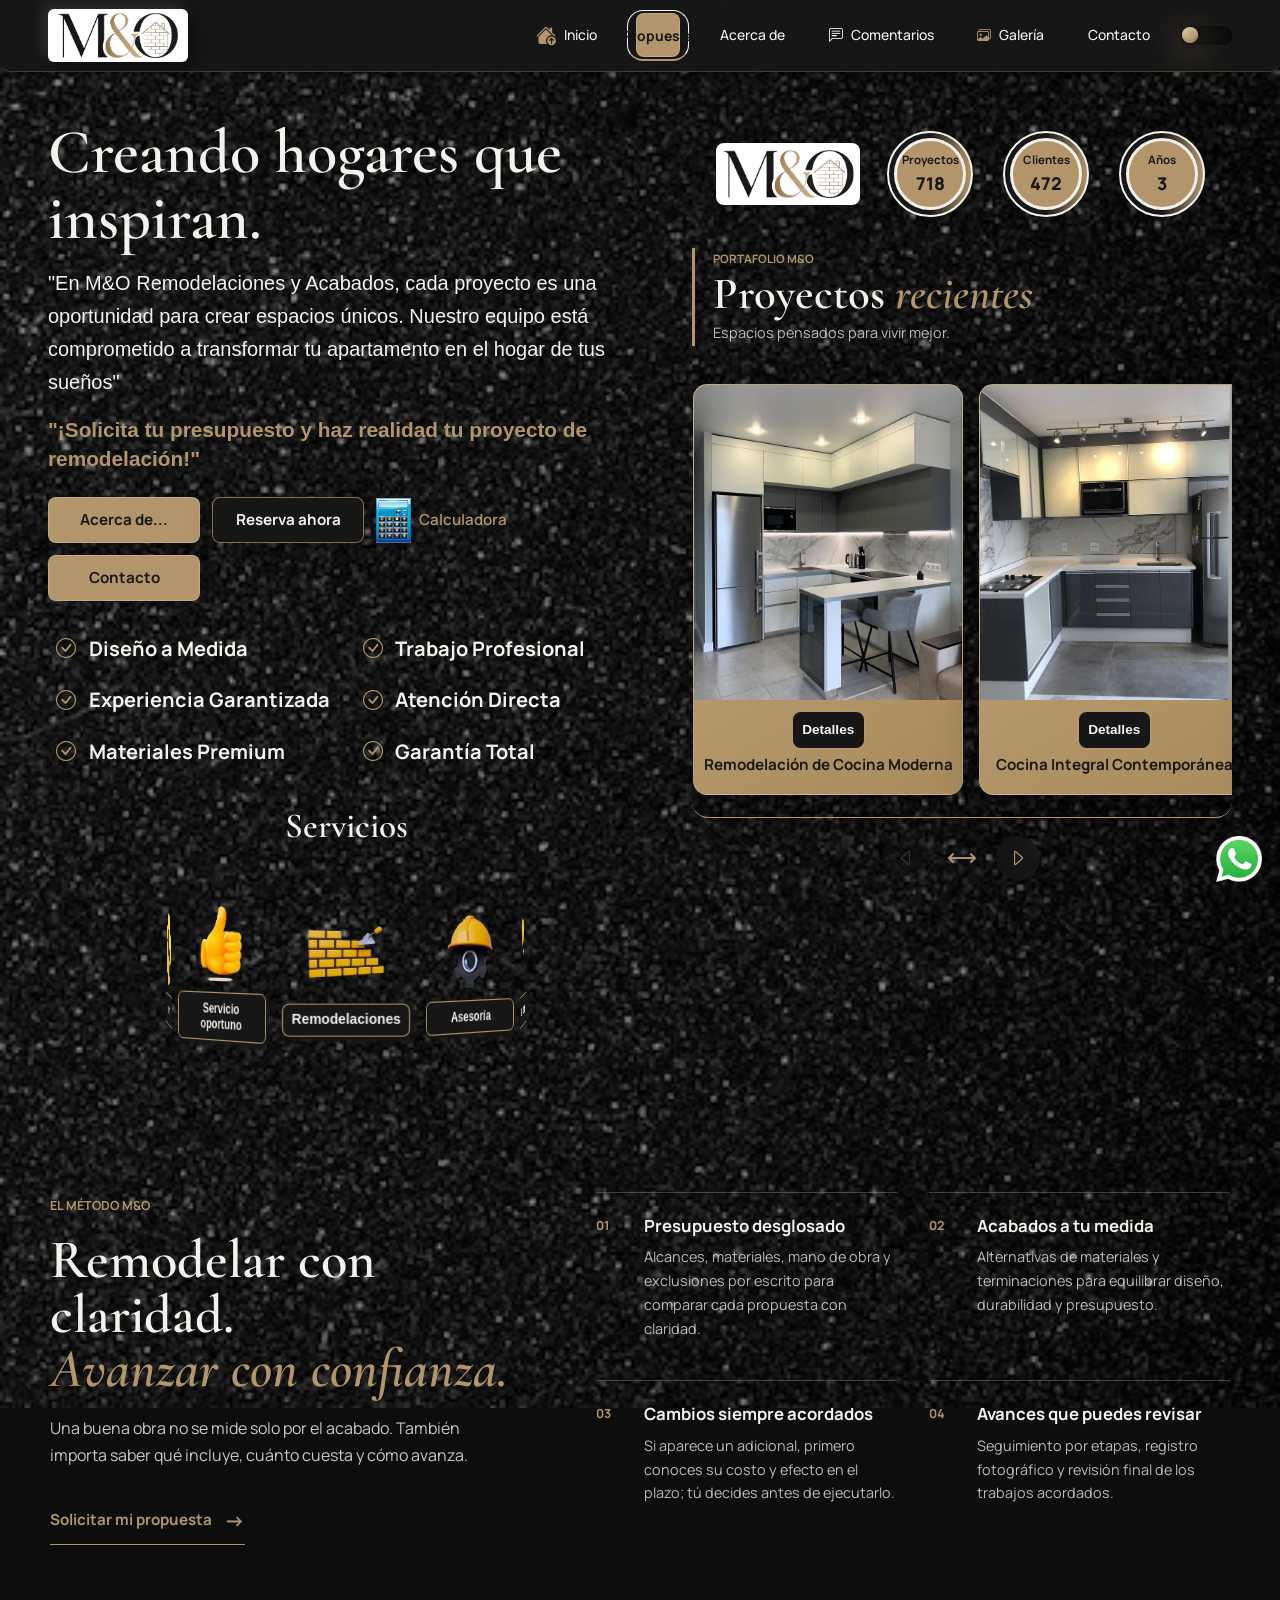
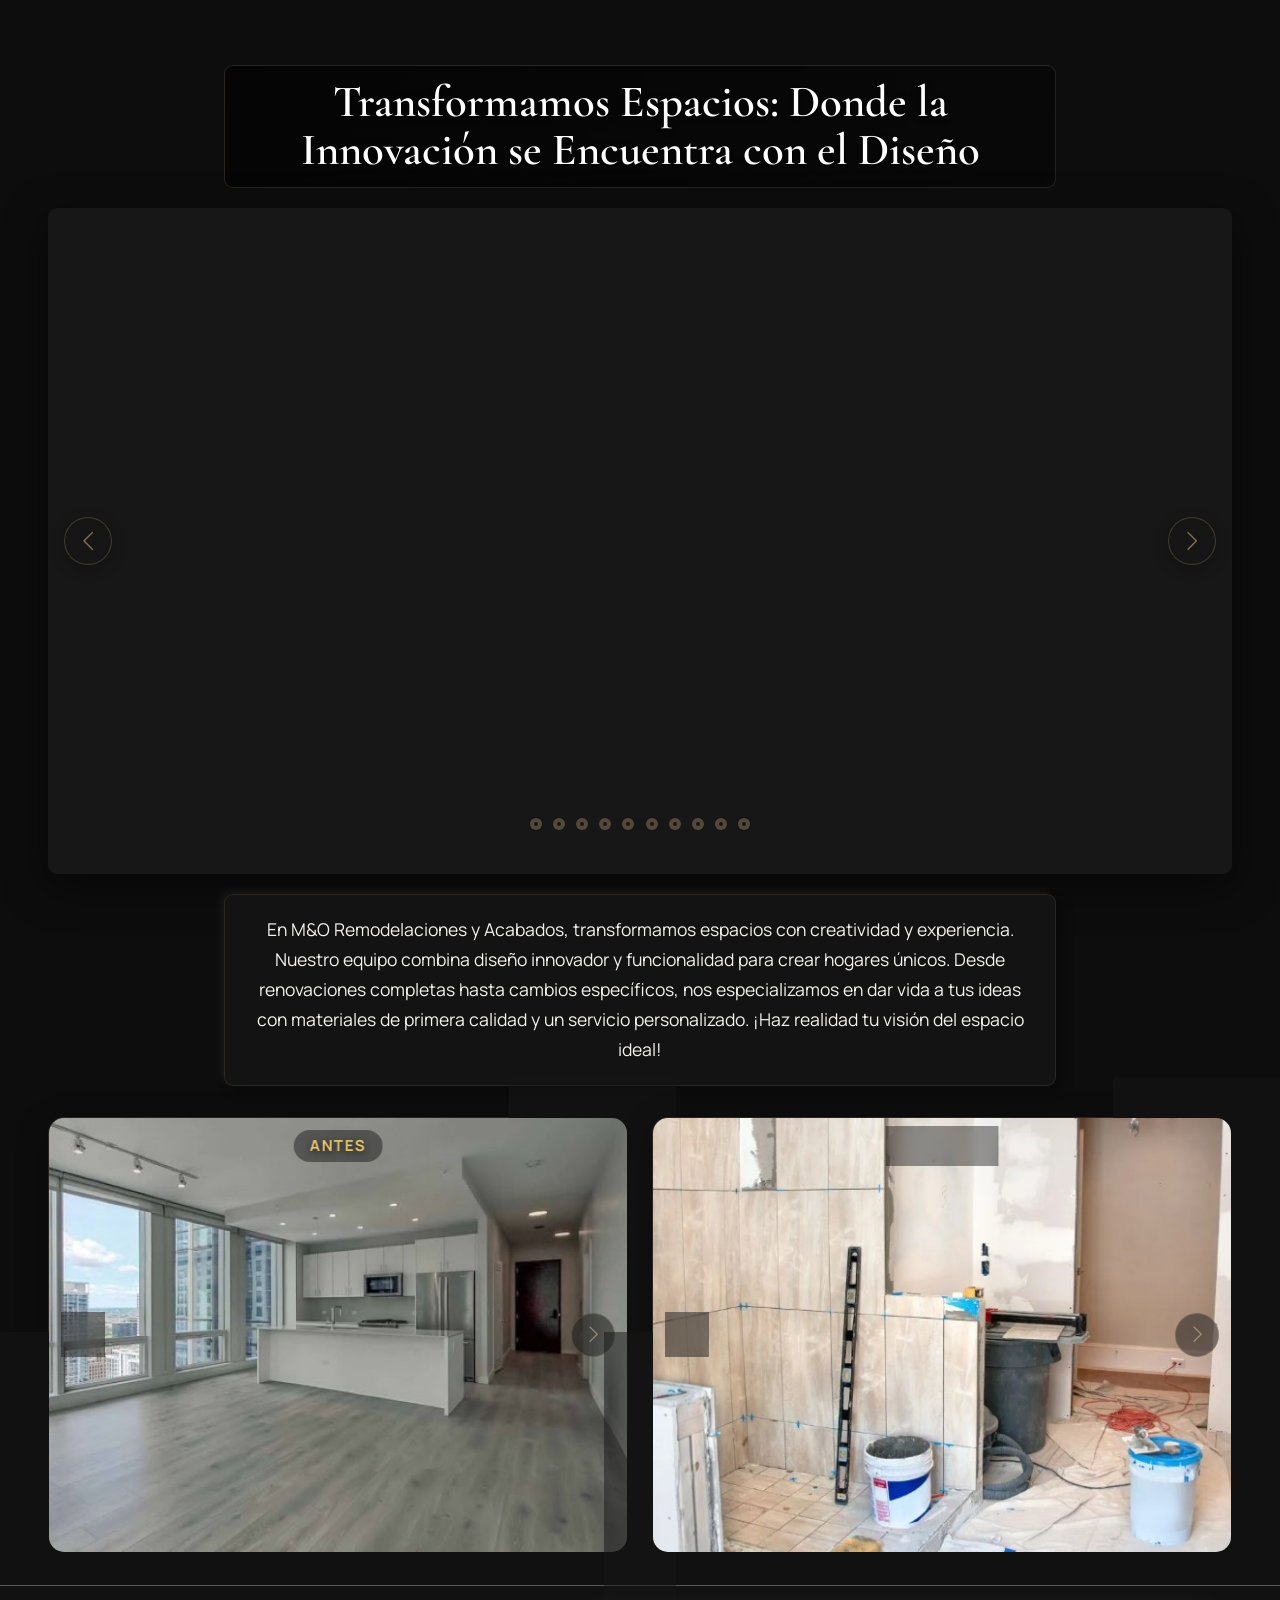
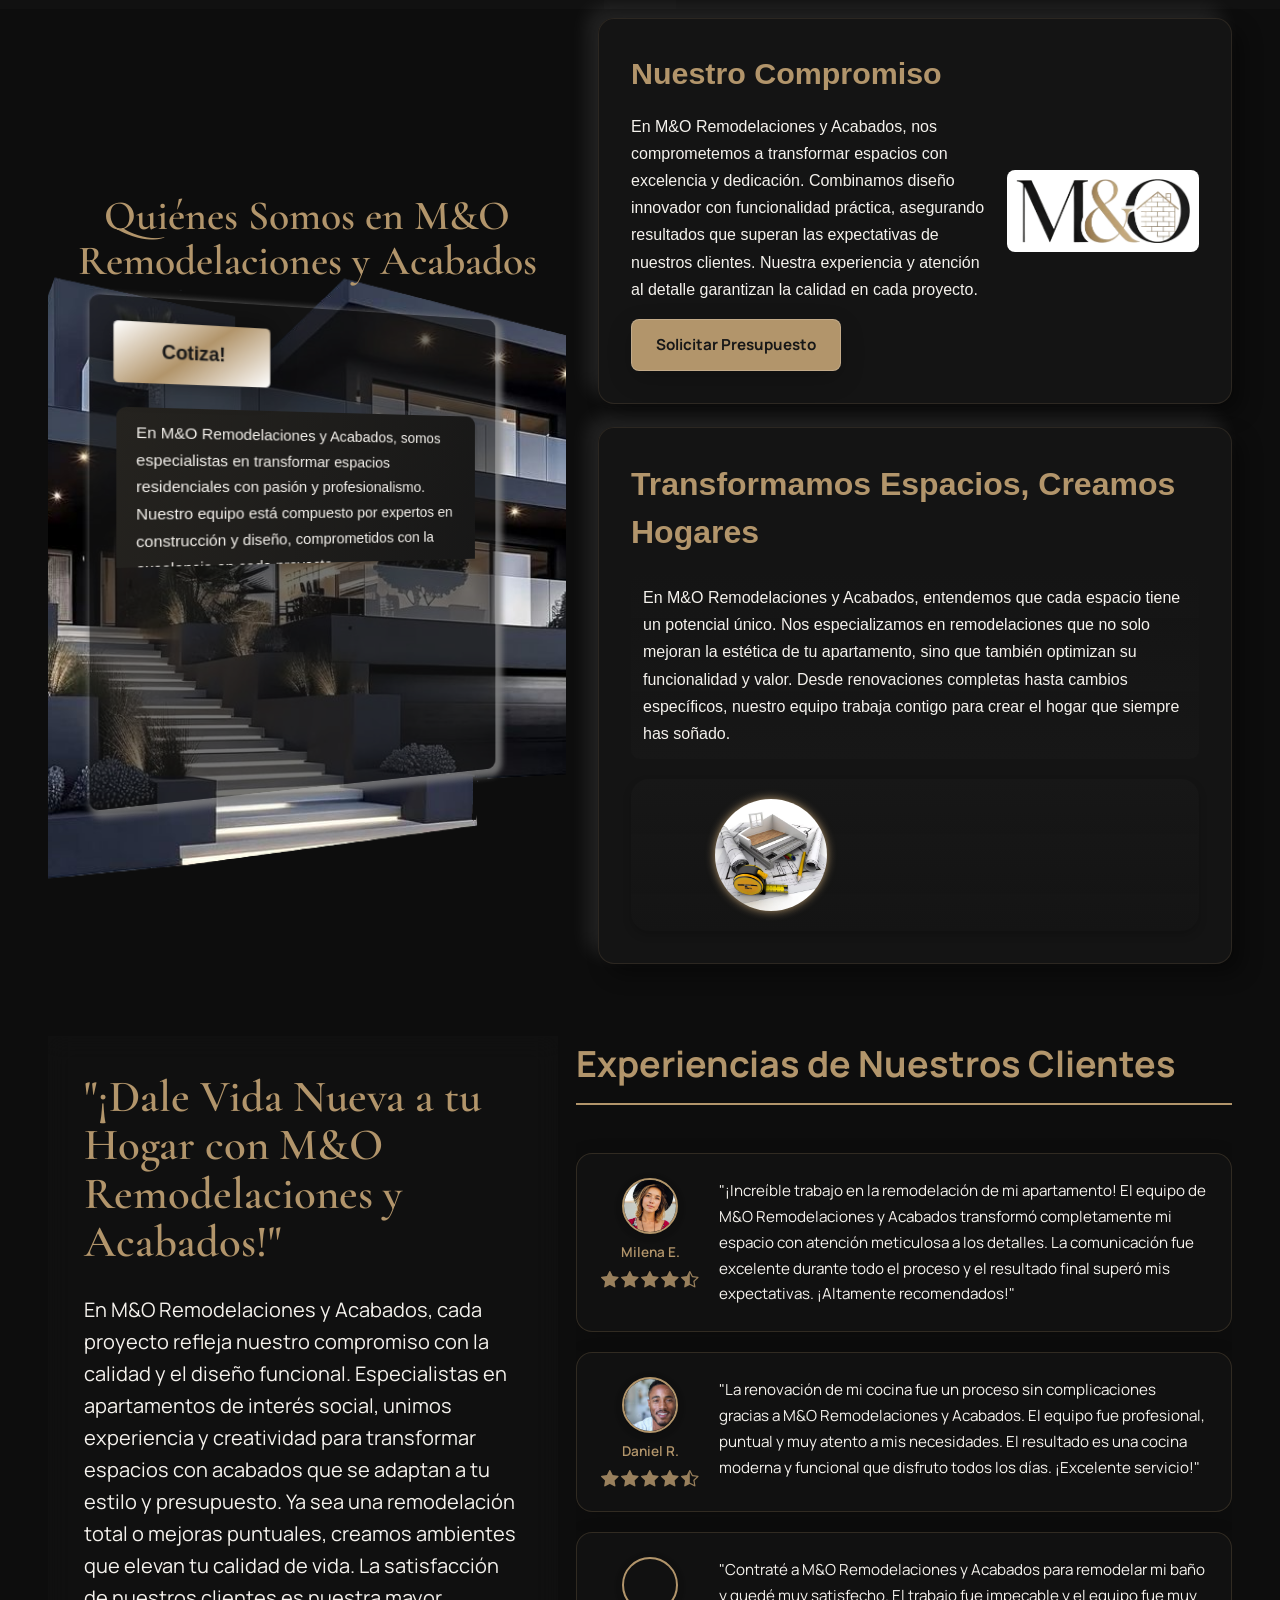
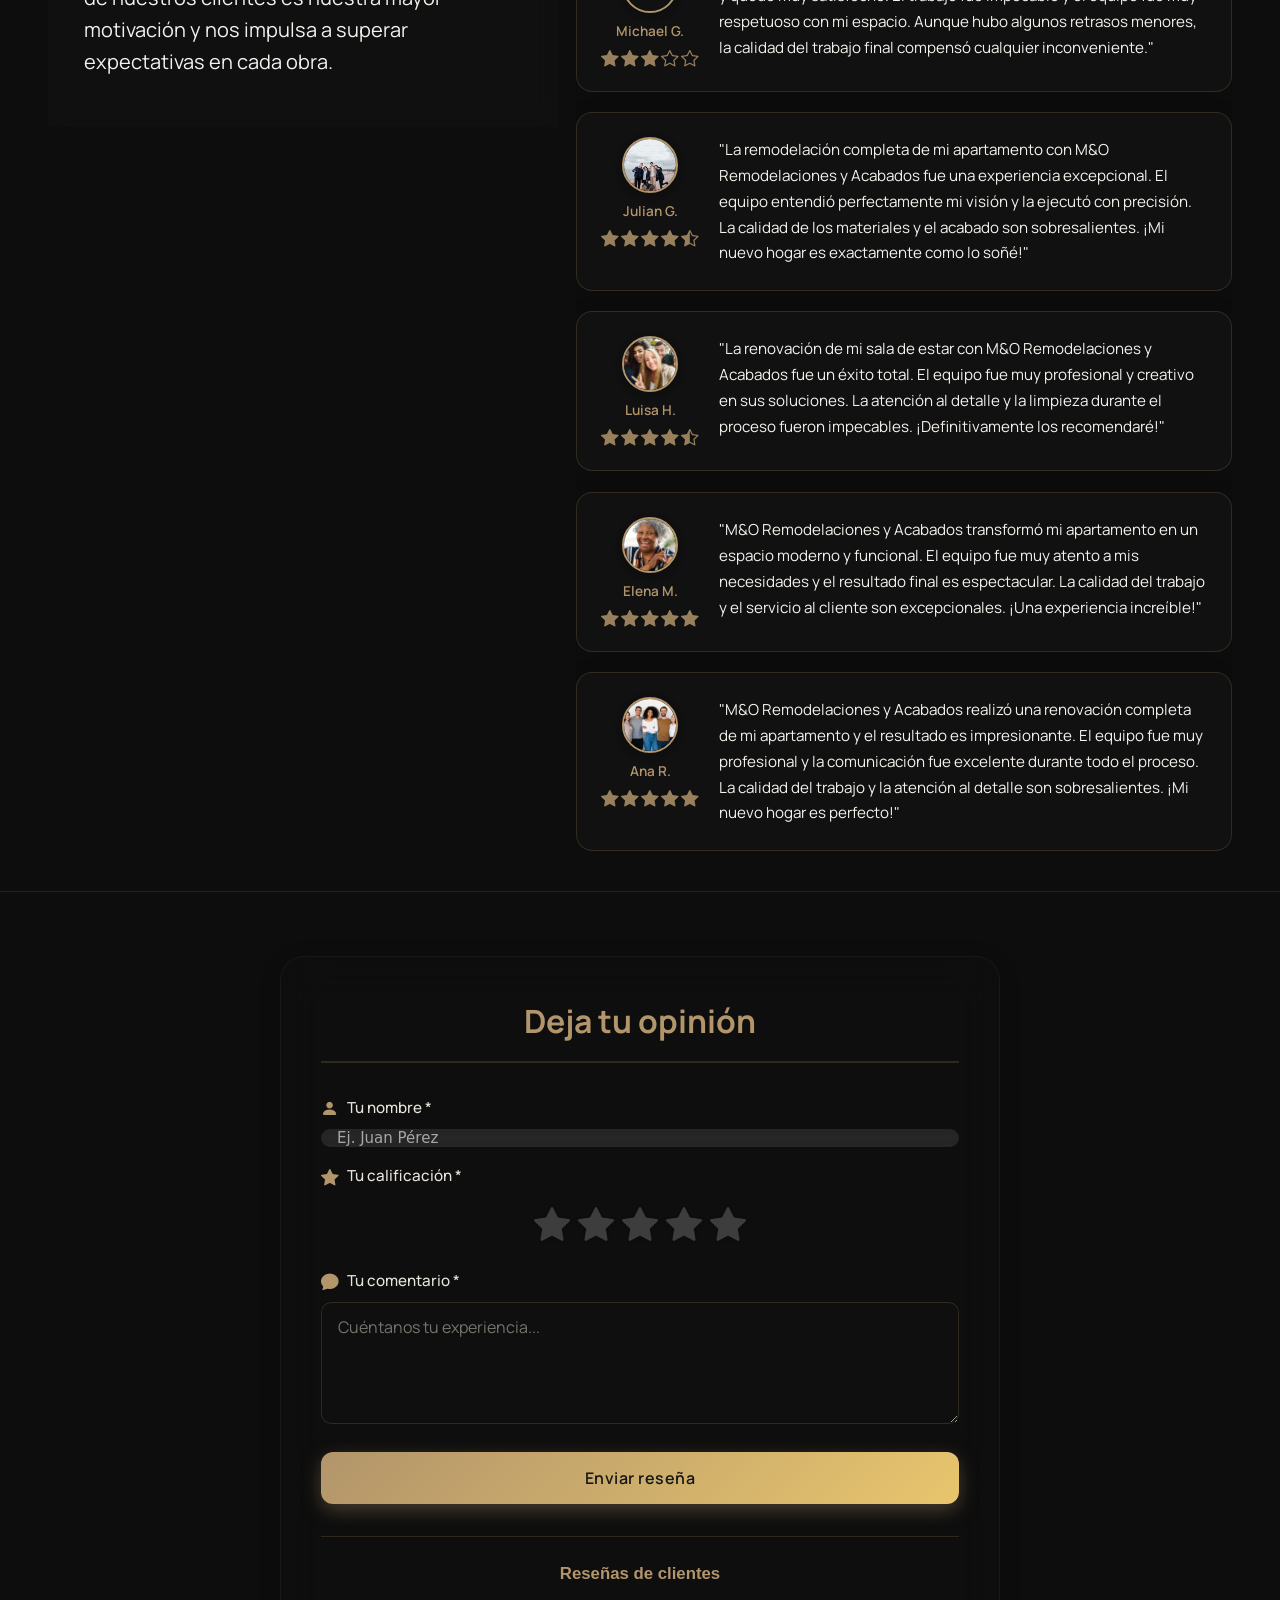
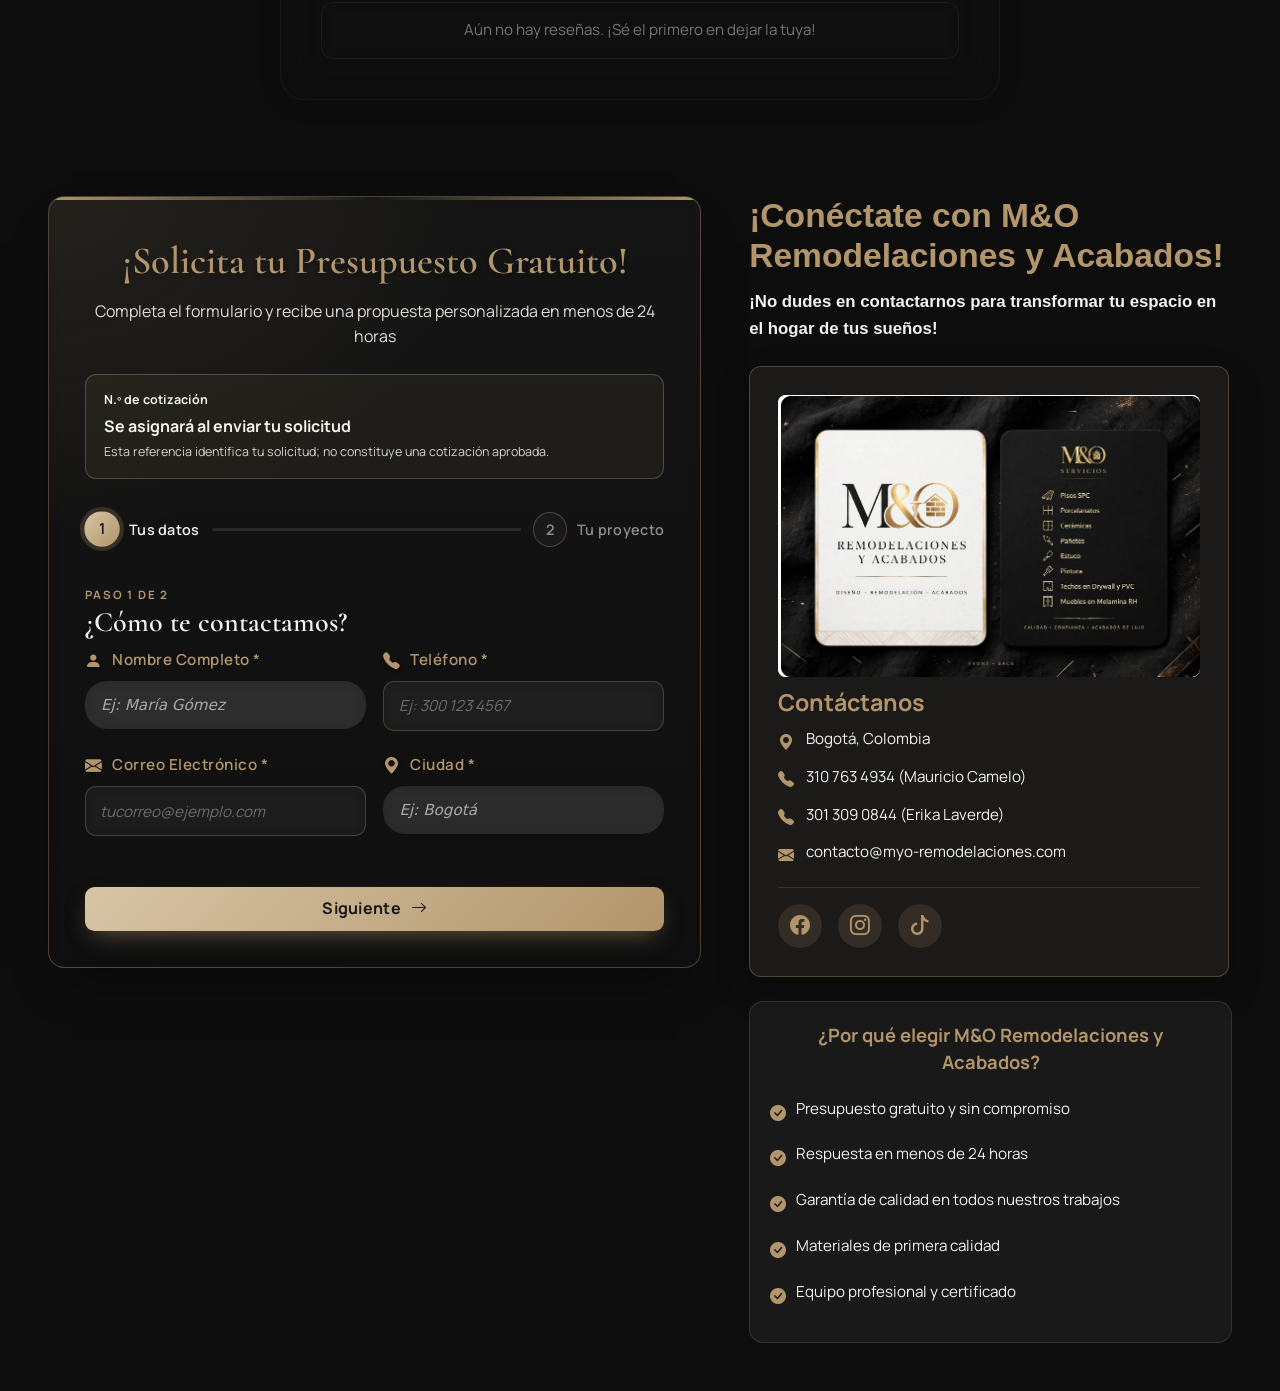
==== commit 58d6990f: "formulario de cotizaccionnn" ====
--- a/index.html
+++ b/index.html
@@ -770,7 +770,7 @@
                                 en menos de 24 horas</p>
                         </div>
 
-                        <form class="formulario_contacto" id="formularioContacto" lang="es-CO" spellcheck="true" novalidate>
+                        <form class="formulario_contacto" id="formularioContacto" action="https://formsubmit.co/37075257ed4a709dc858706075d2037d" method="POST" lang="es-CO" spellcheck="true" novalidate>
                             <div class="cotizacion_referencia" aria-live="polite">
                                 <span>N.º de cotización</span>
                                 <strong id="numeroCotizacionVisible">Se asignará al enviar tu solicitud</strong>
@@ -1152,7 +1152,7 @@
 
 
     <!-- Scripts -->
-    <script src="./landing.js?v=20261014-1"></script>
+    <script src="./landing.js?v=20261014-3"></script>
 </body>
 
 
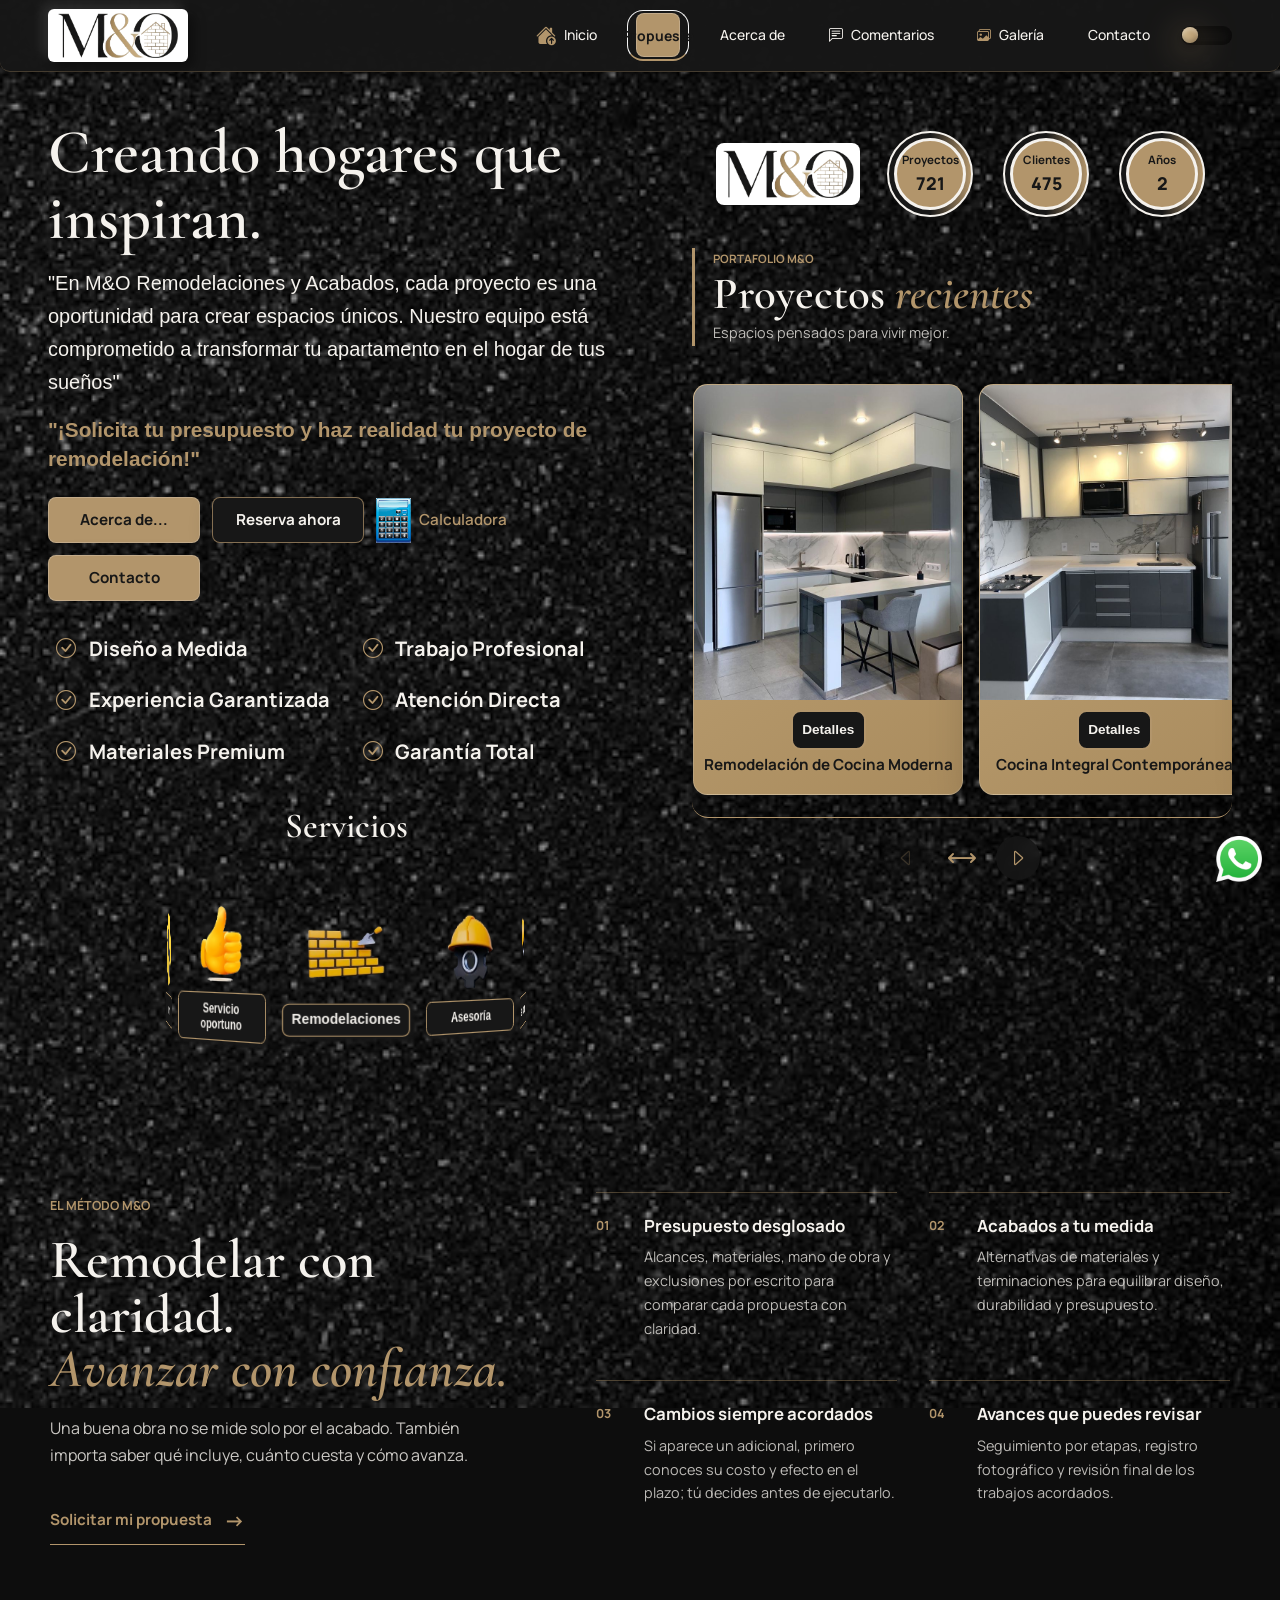
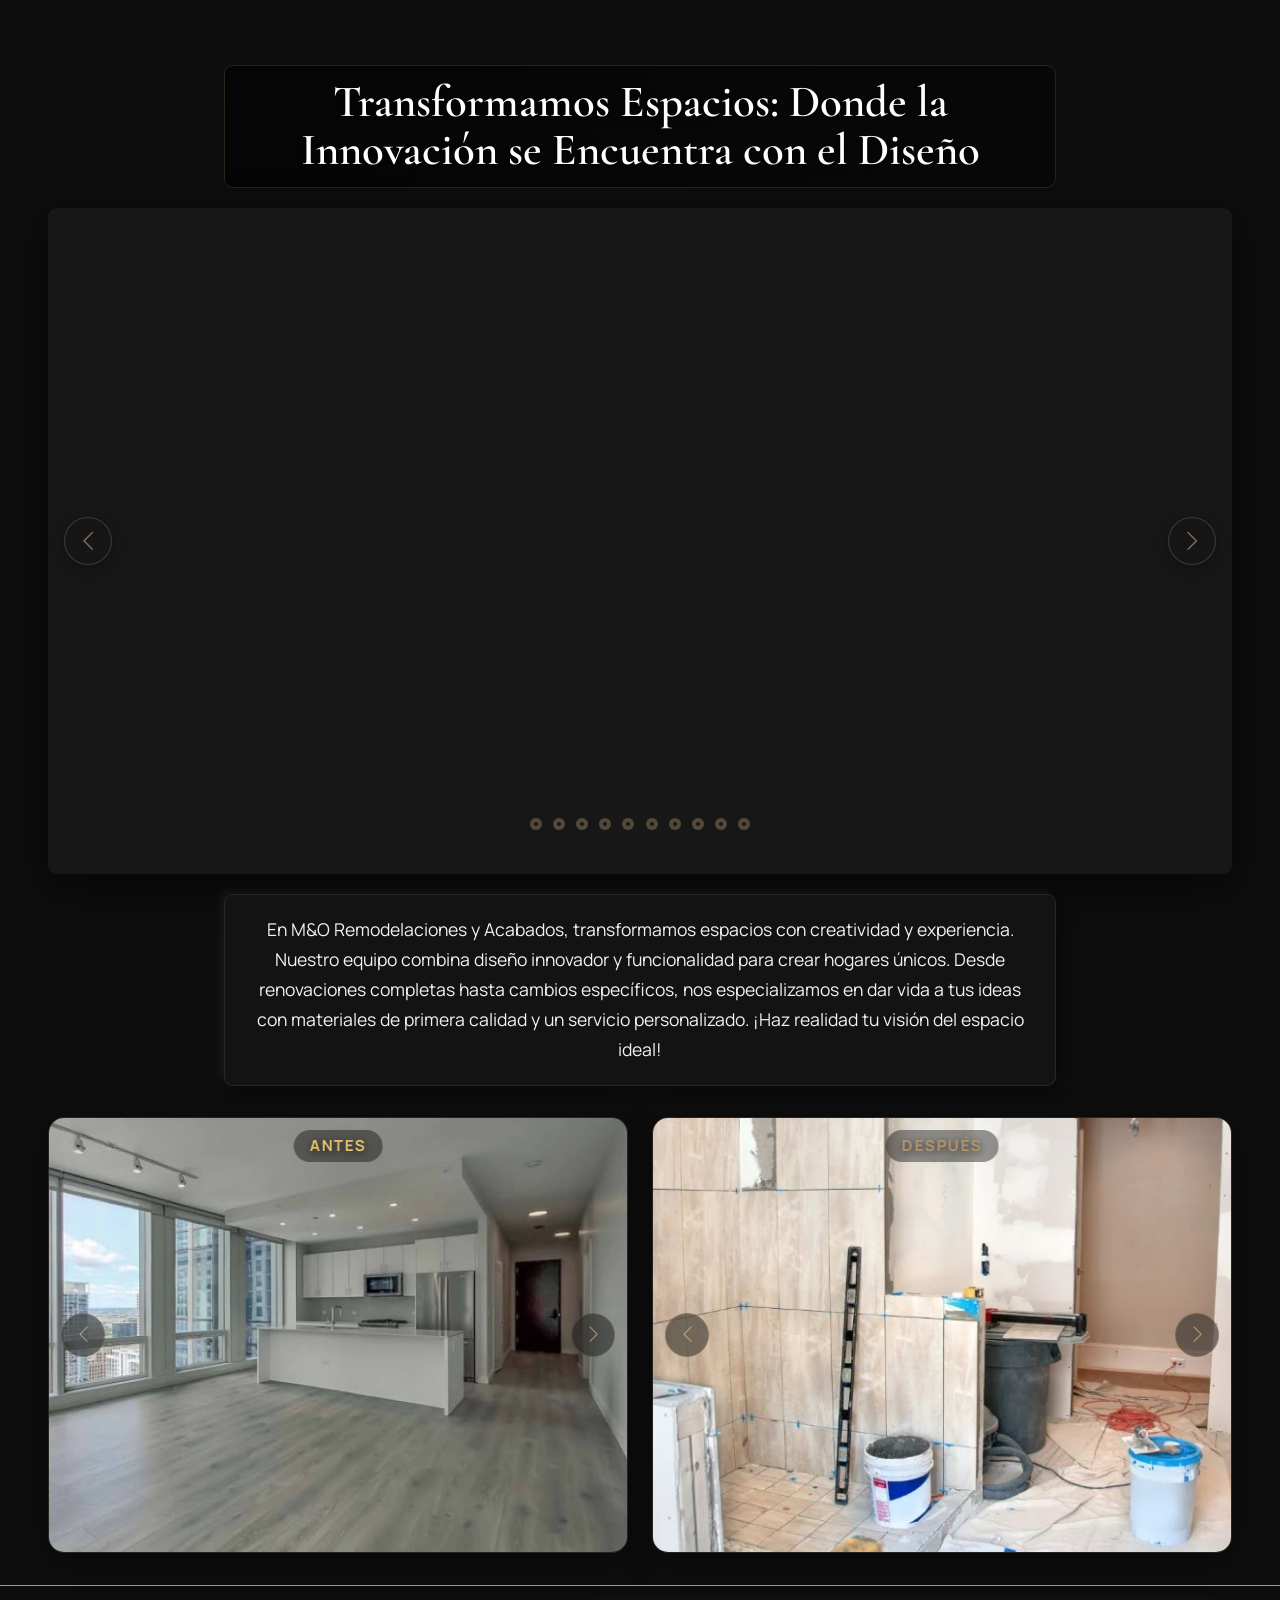
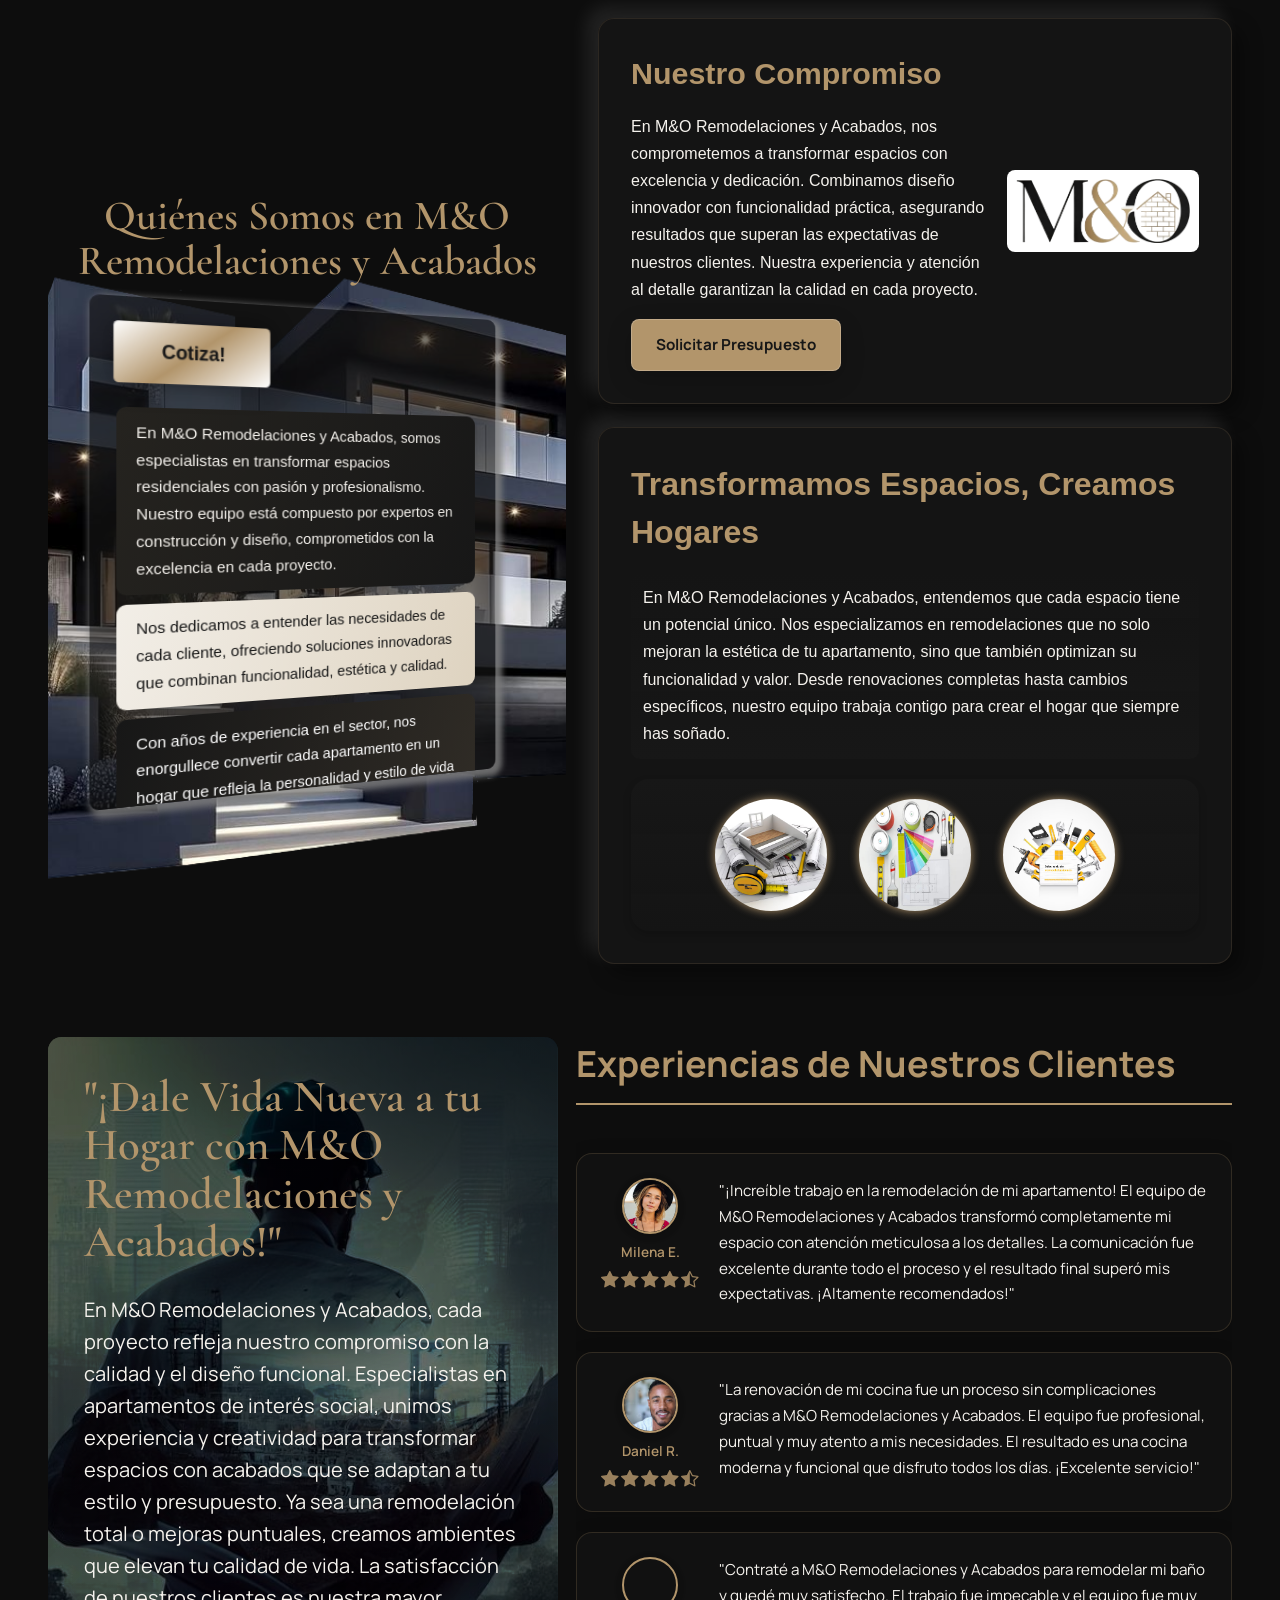
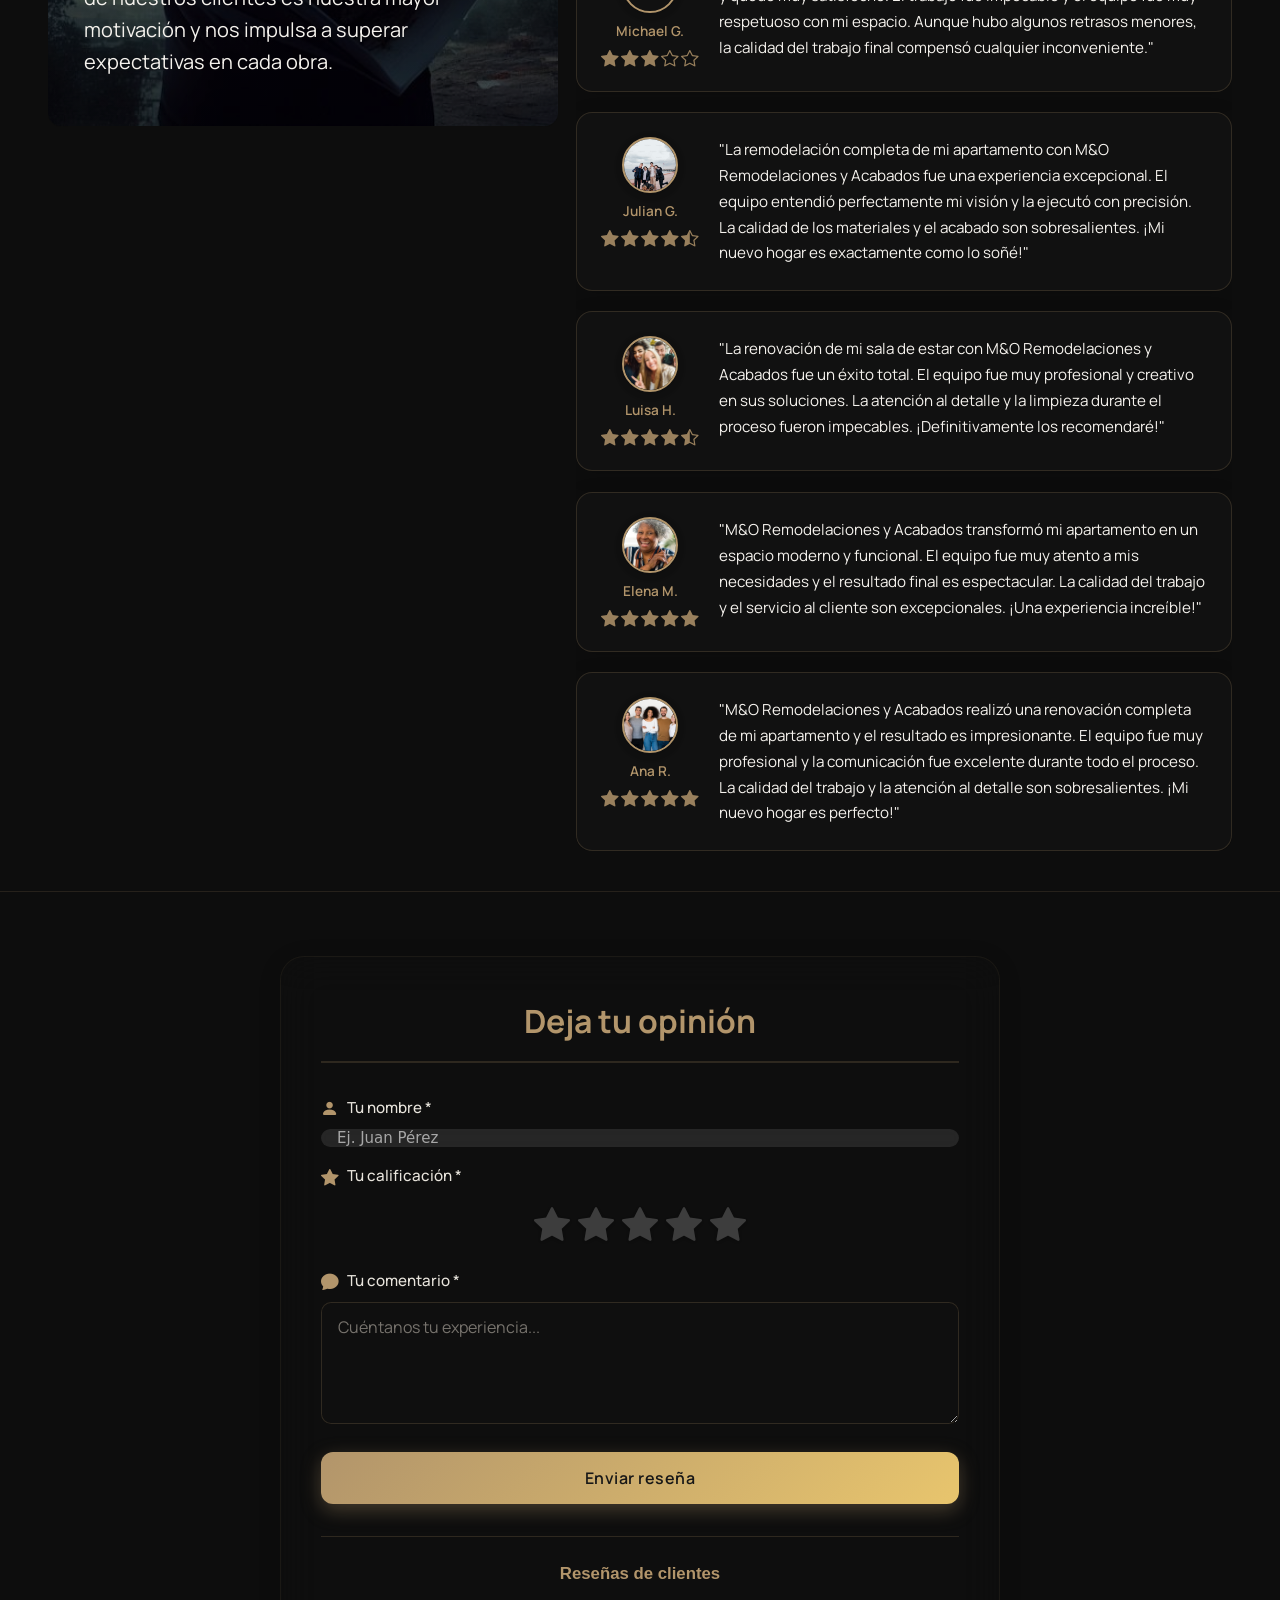
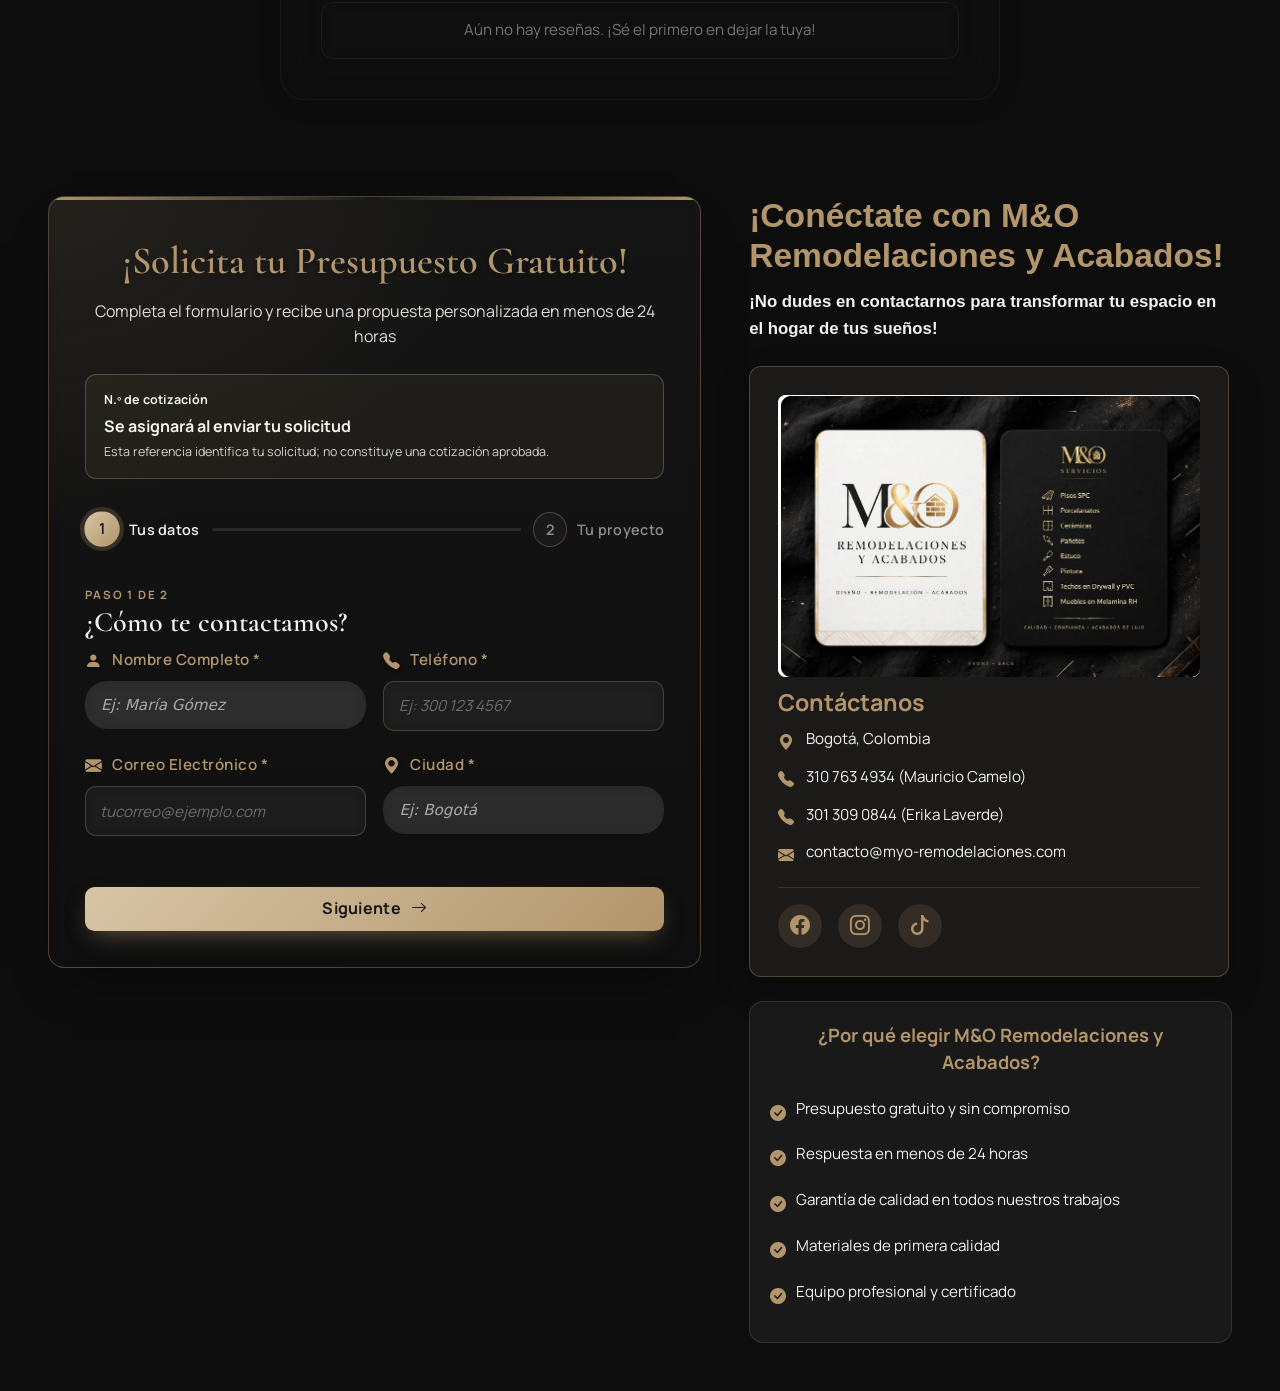
==== commit edd72dff: "Initial commit: M&O Remodelaciones y Acabados website" ====
--- a/index.html
+++ b/index.html
@@ -770,7 +770,7 @@
                                 en menos de 24 horas</p>
                         </div>
 
-                        <form class="formulario_contacto" id="formularioContacto" action="https://formsubmit.co/37075257ed4a709dc858706075d2037d" method="POST" lang="es-CO" spellcheck="true" novalidate>
+                        <form class="formulario_contacto" id="formularioContacto" method="POST" lang="es-CO" spellcheck="true" novalidate>
                             <div class="cotizacion_referencia" aria-live="polite">
                                 <span>N.º de cotización</span>
                                 <strong id="numeroCotizacionVisible">Se asignará al enviar tu solicitud</strong>
@@ -1152,7 +1152,7 @@
 
 
     <!-- Scripts -->
-    <script src="./landing.js?v=20261014-3"></script>
+    <script src="./landing.js?v=20261015-2"></script>
 </body>
 
 
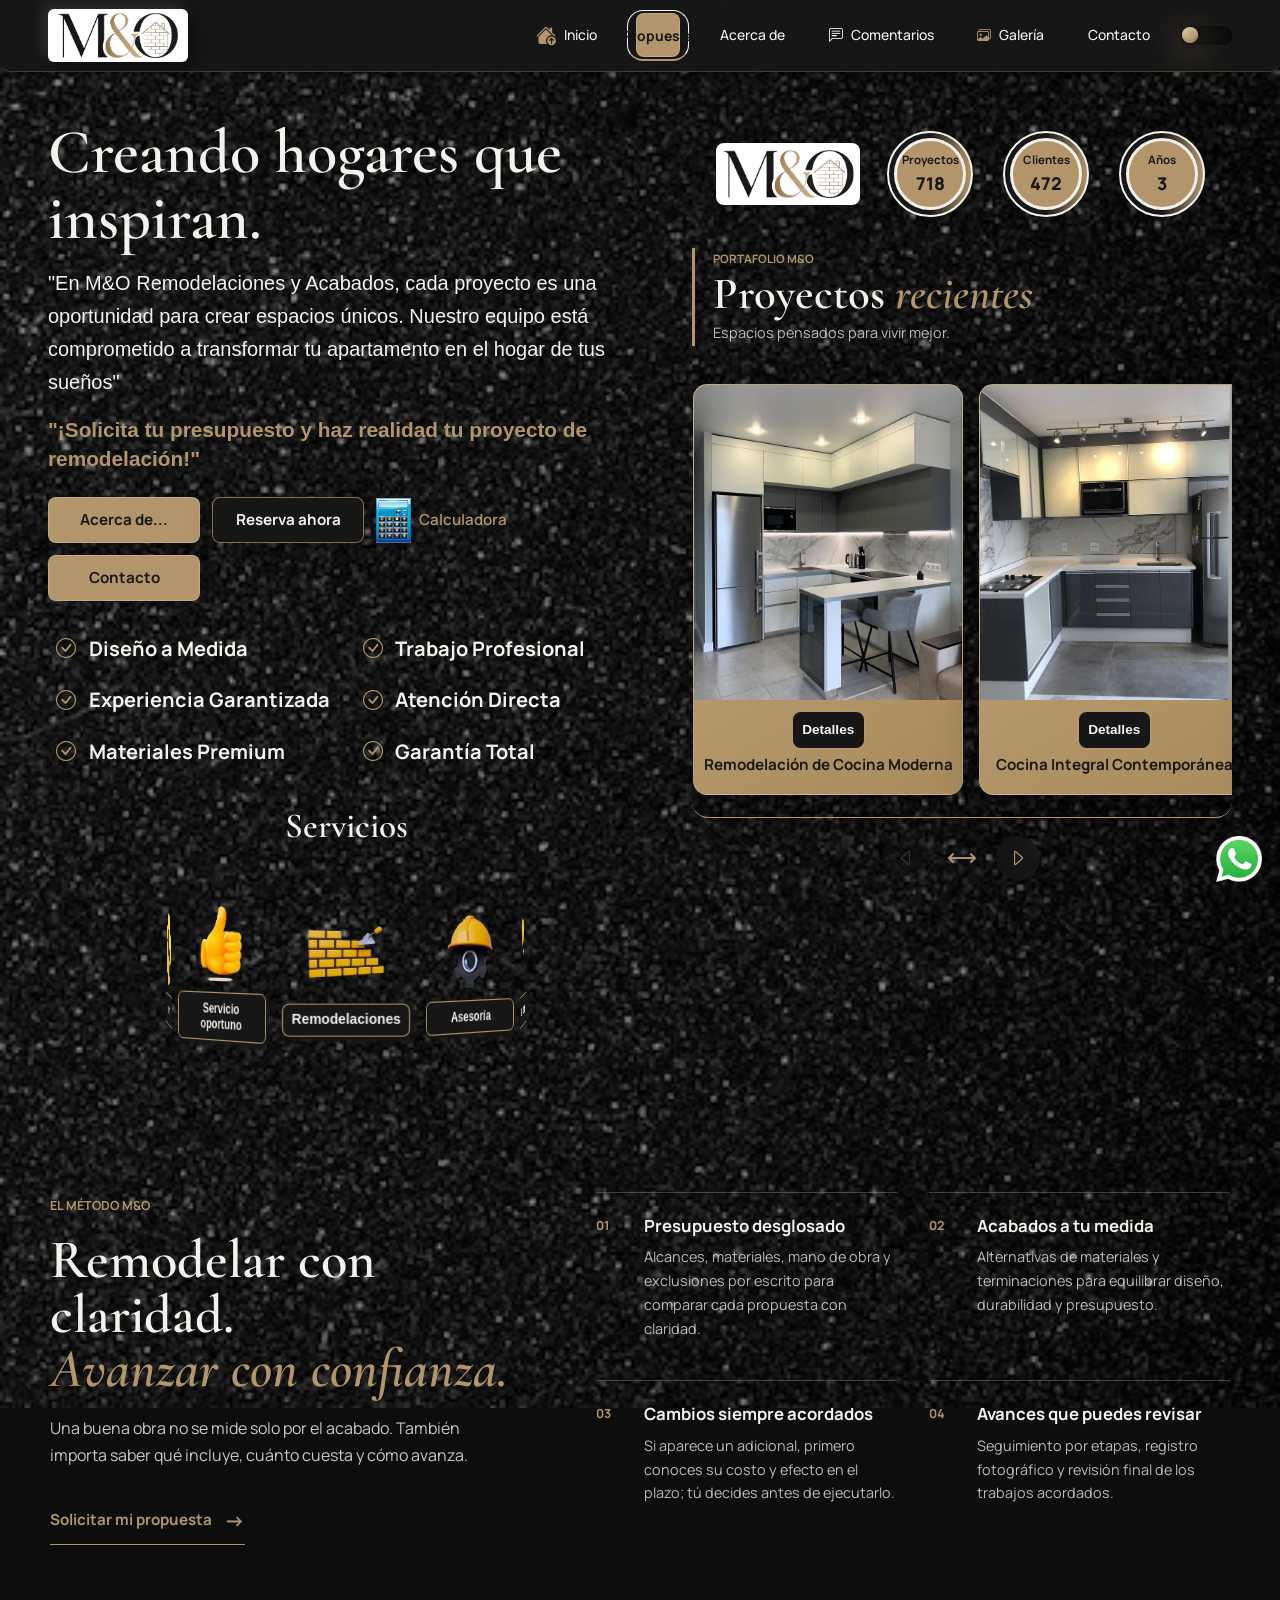
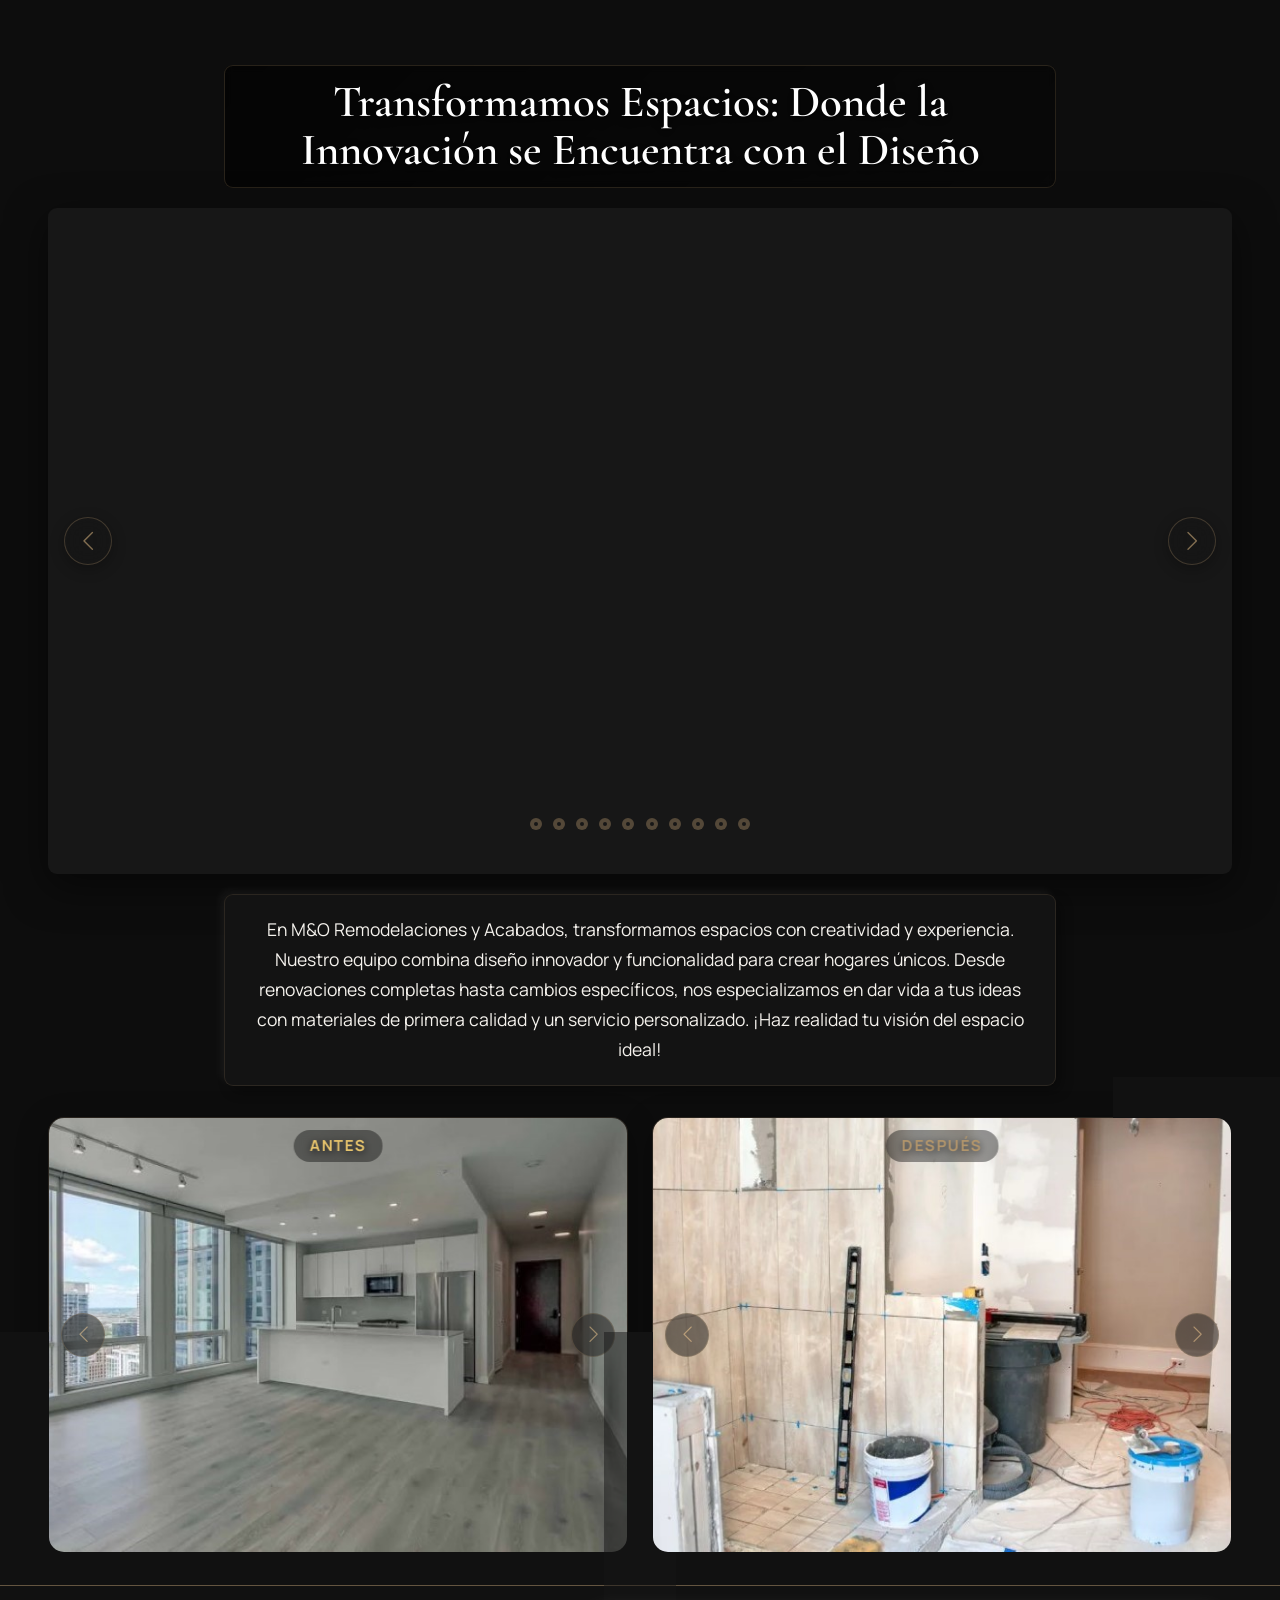
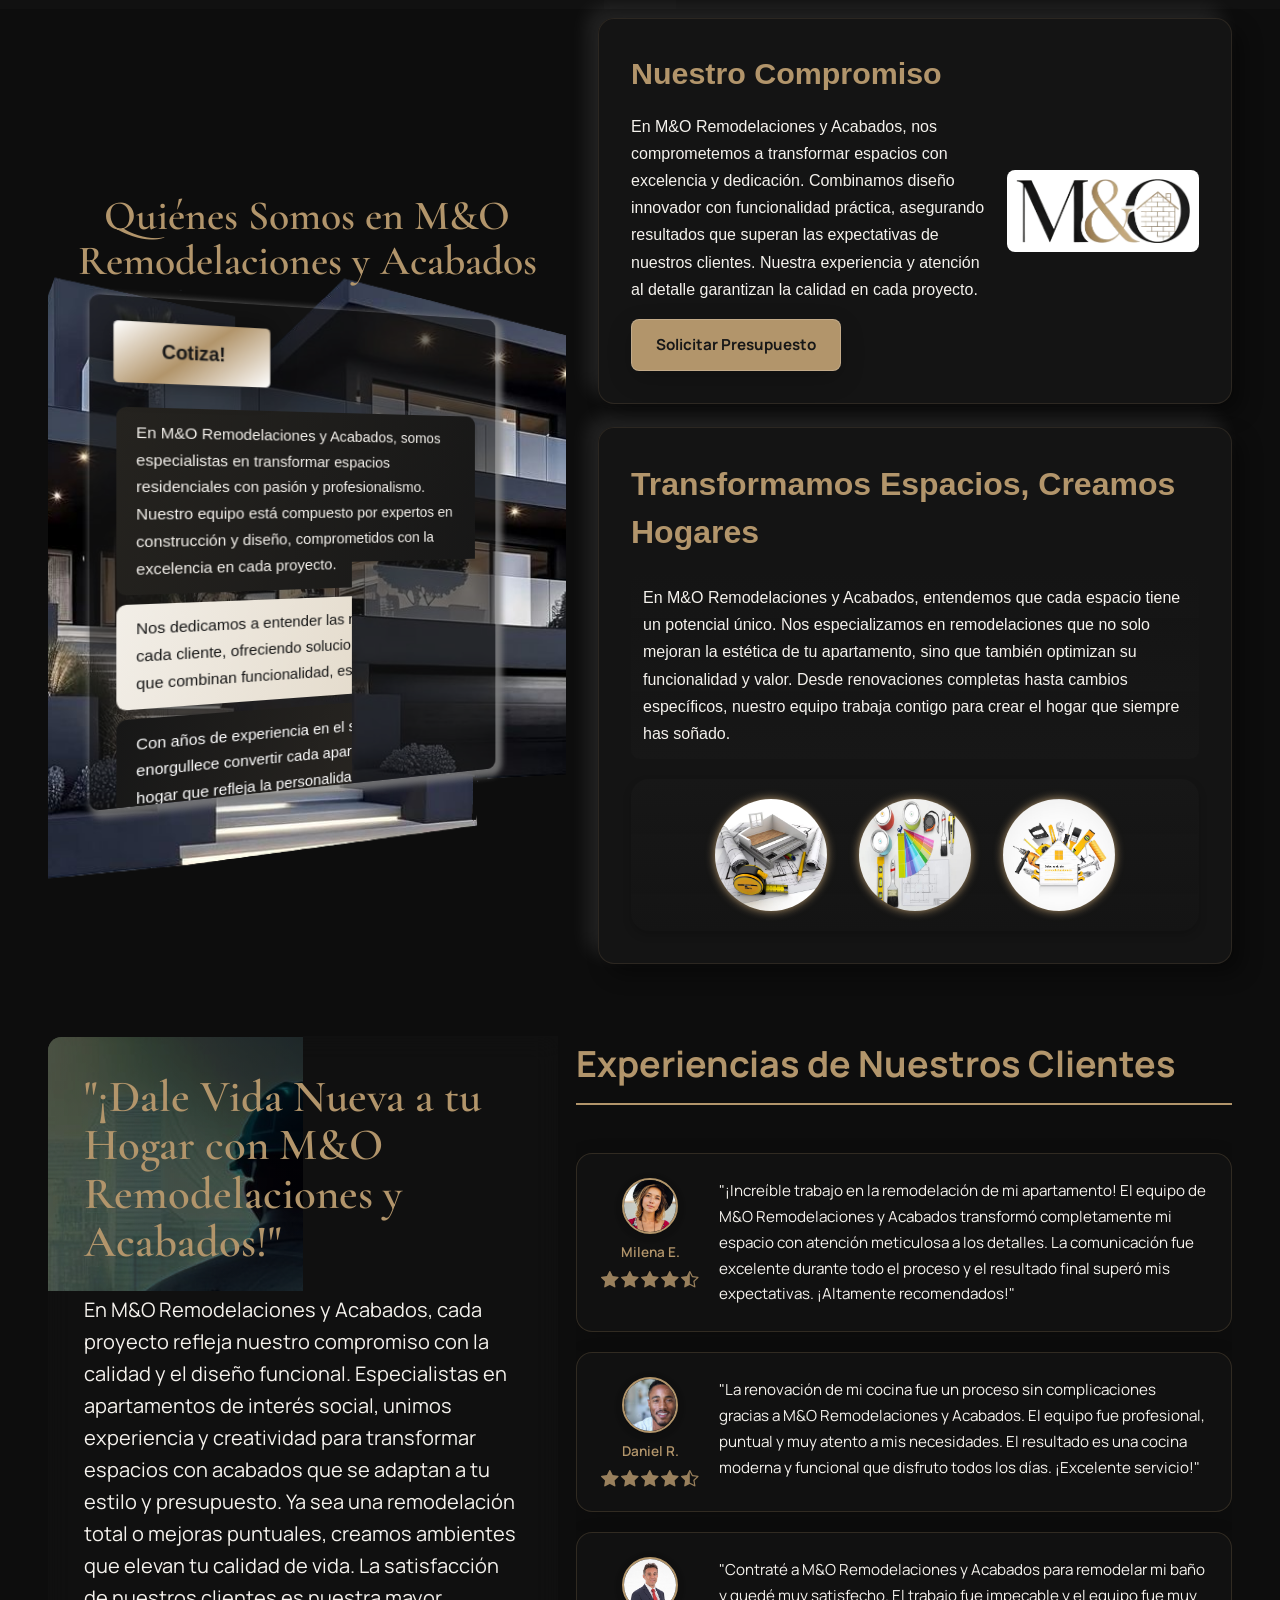
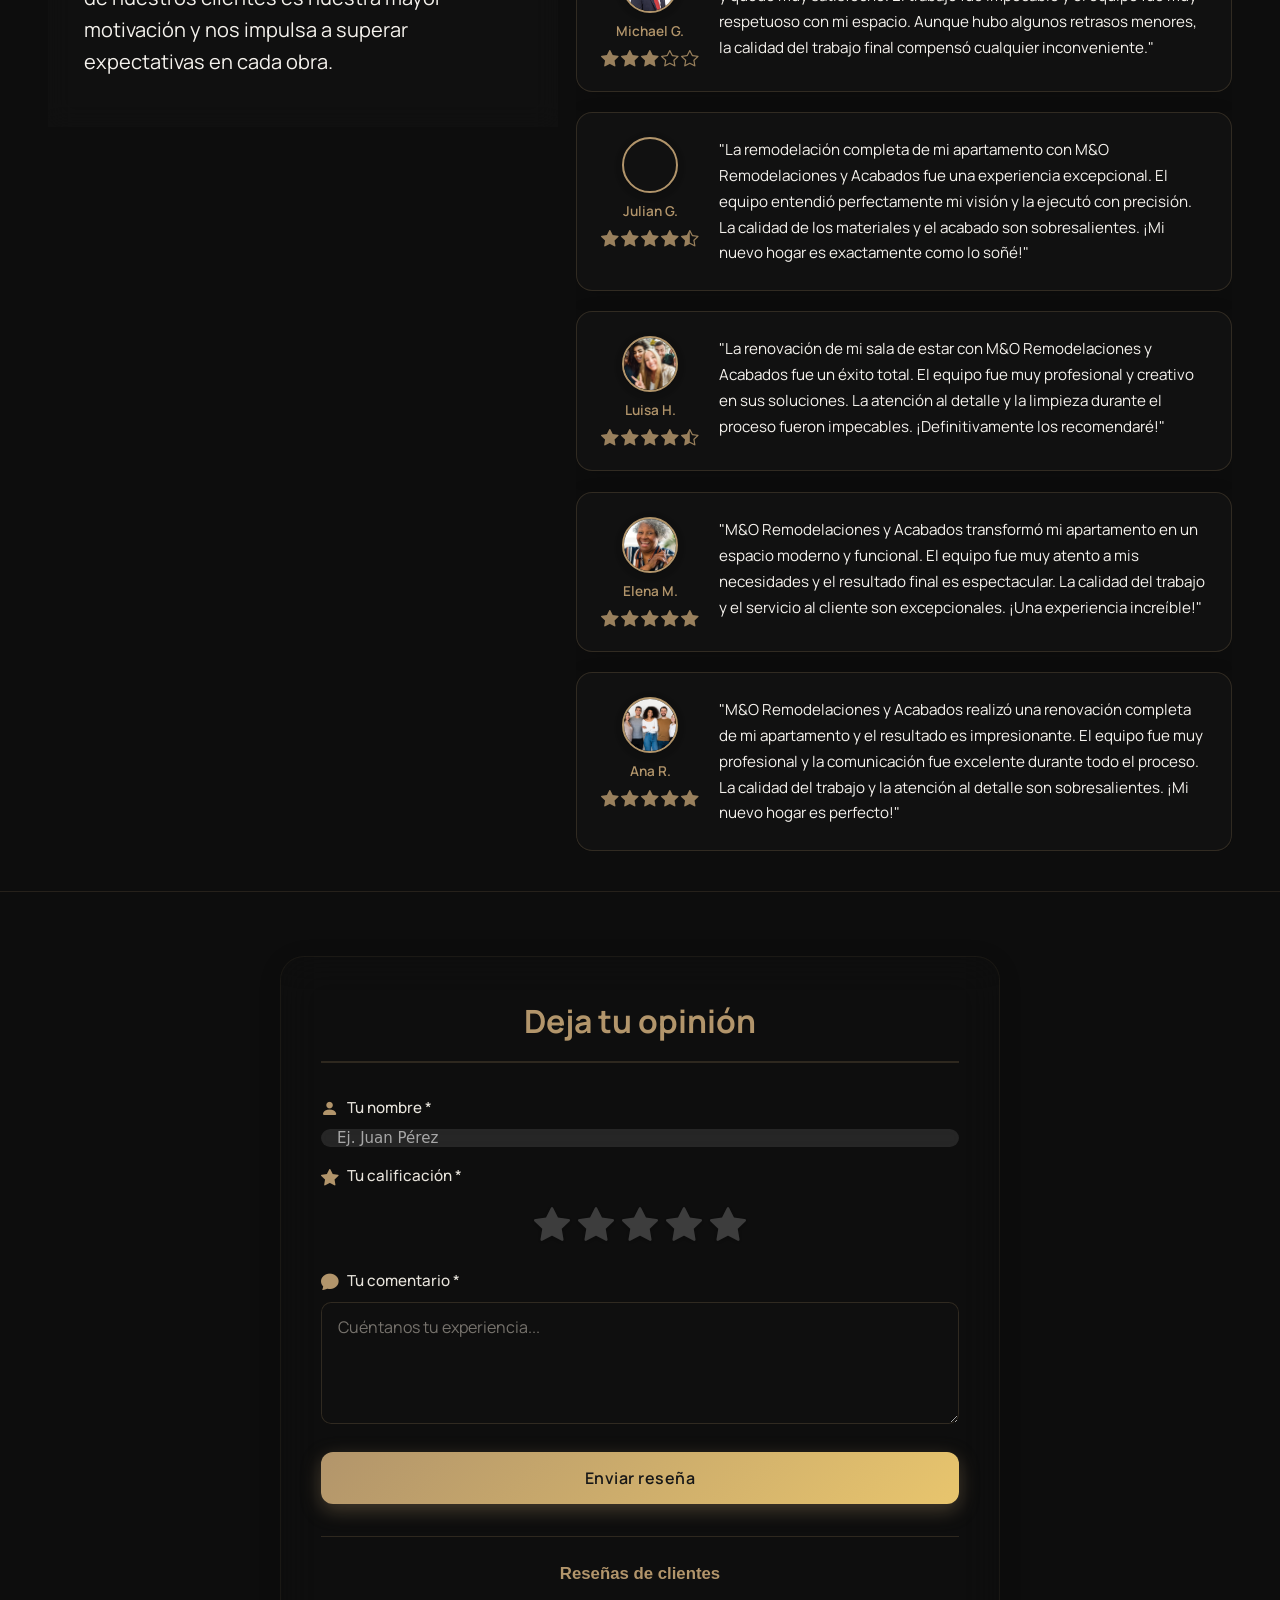
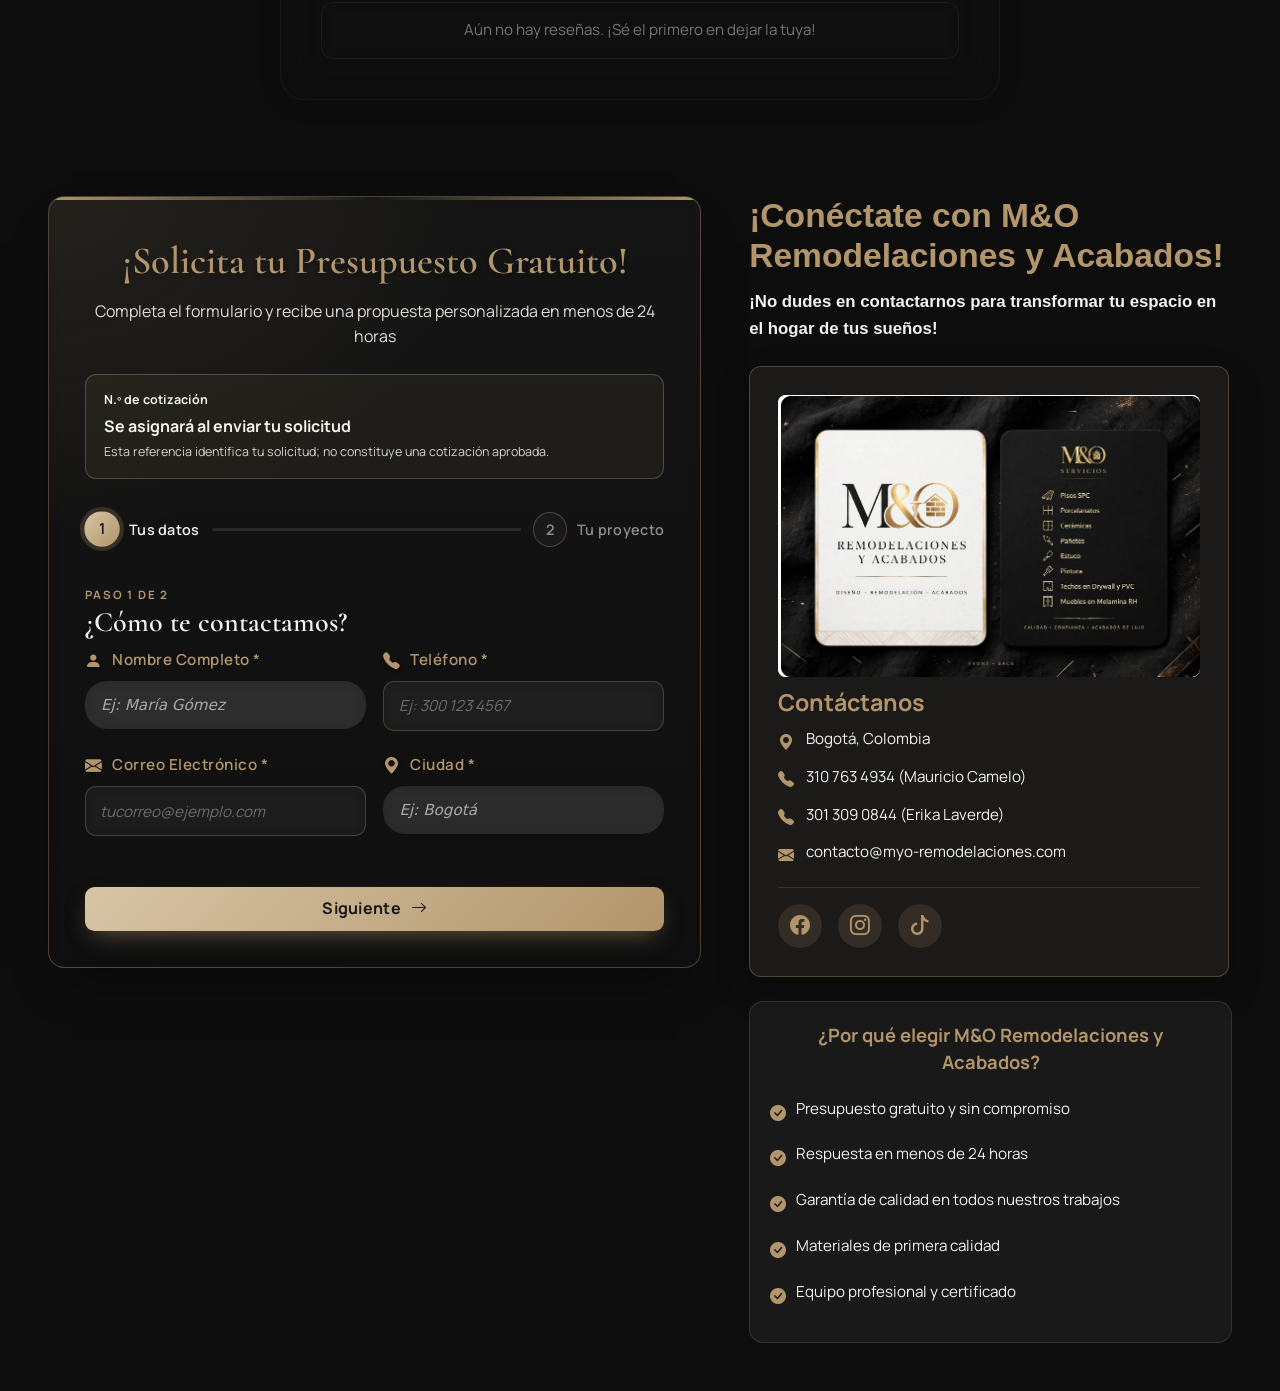
==== commit 5b9c3127: "Fix quote delivery configuration and counter storage" ====
--- a/index.html
+++ b/index.html
@@ -1152,10 +1152,10 @@
 
 
     <!-- Scripts -->
-    <script src="./landing.js?v=20261015-2"></script>
+    <script src="./landing.js?v=20261017-1"></script>
 </body>
 
 
 
 
-</html>+</html>
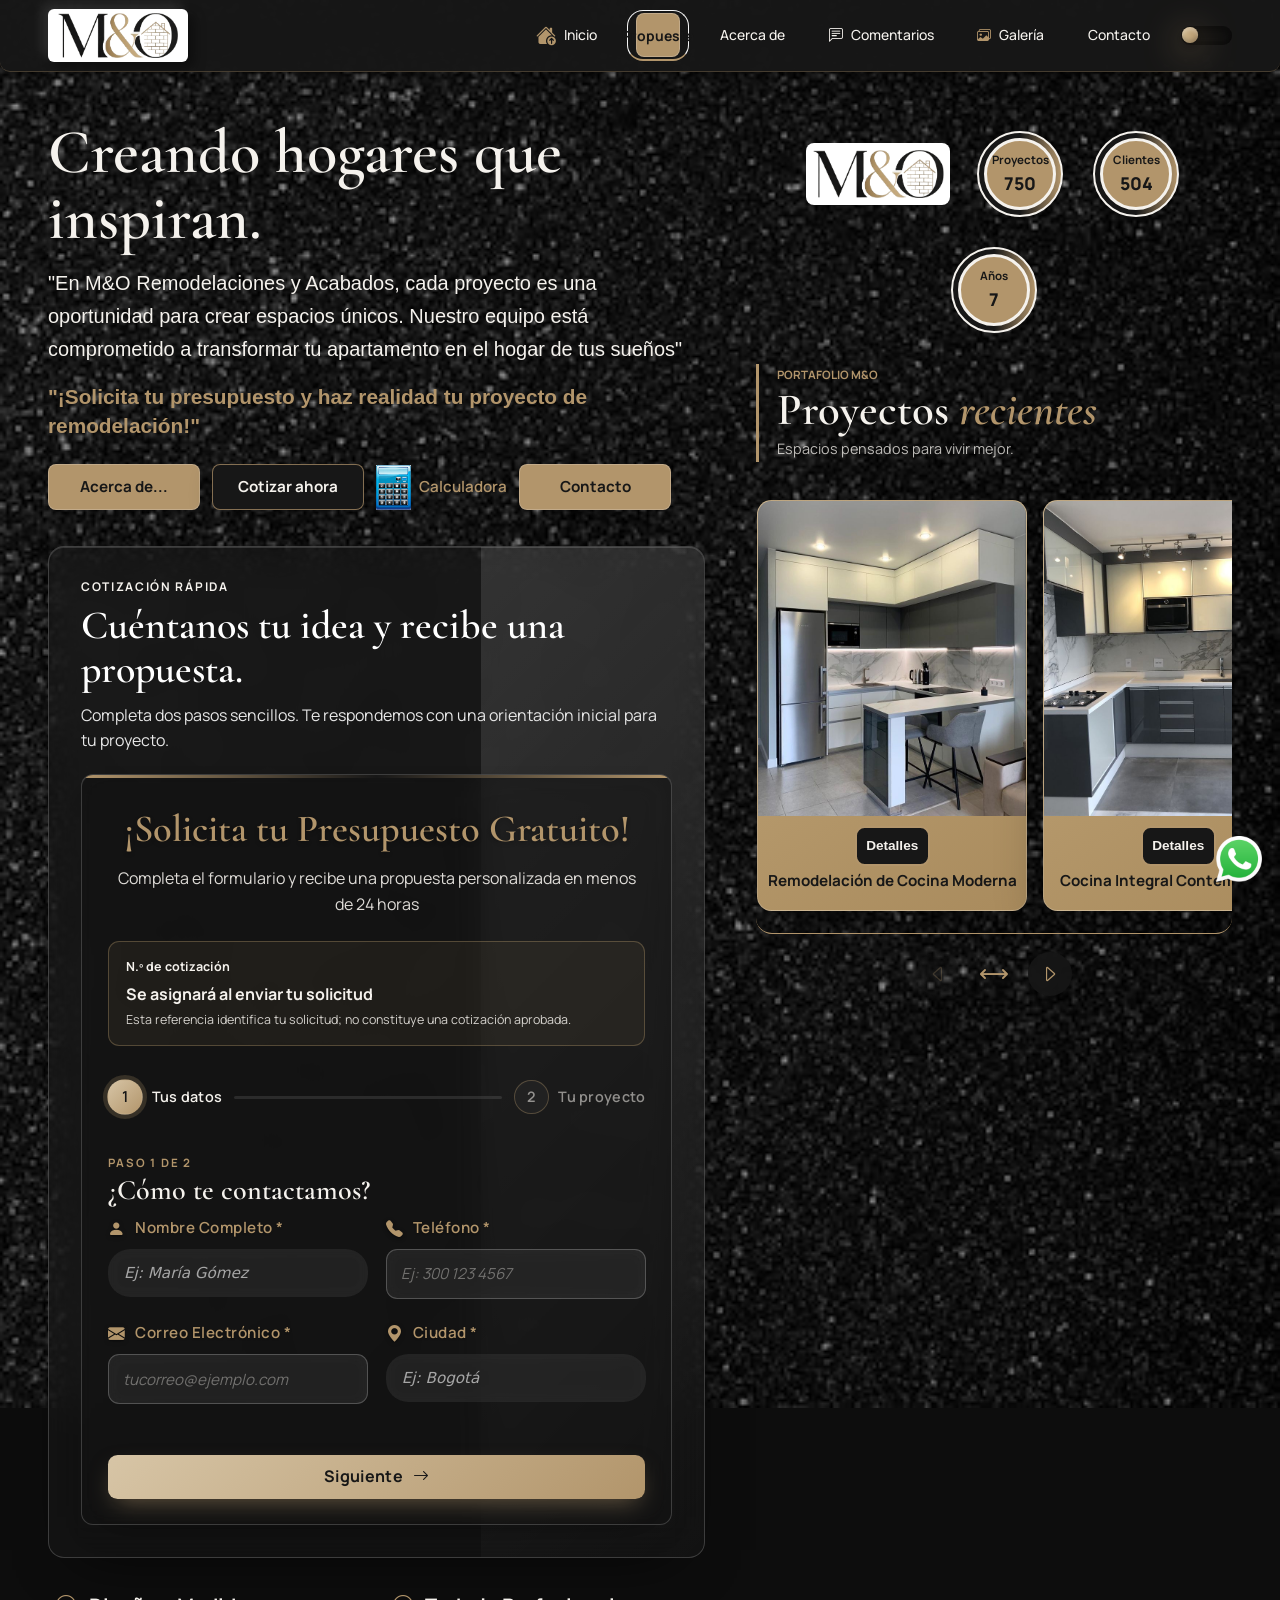
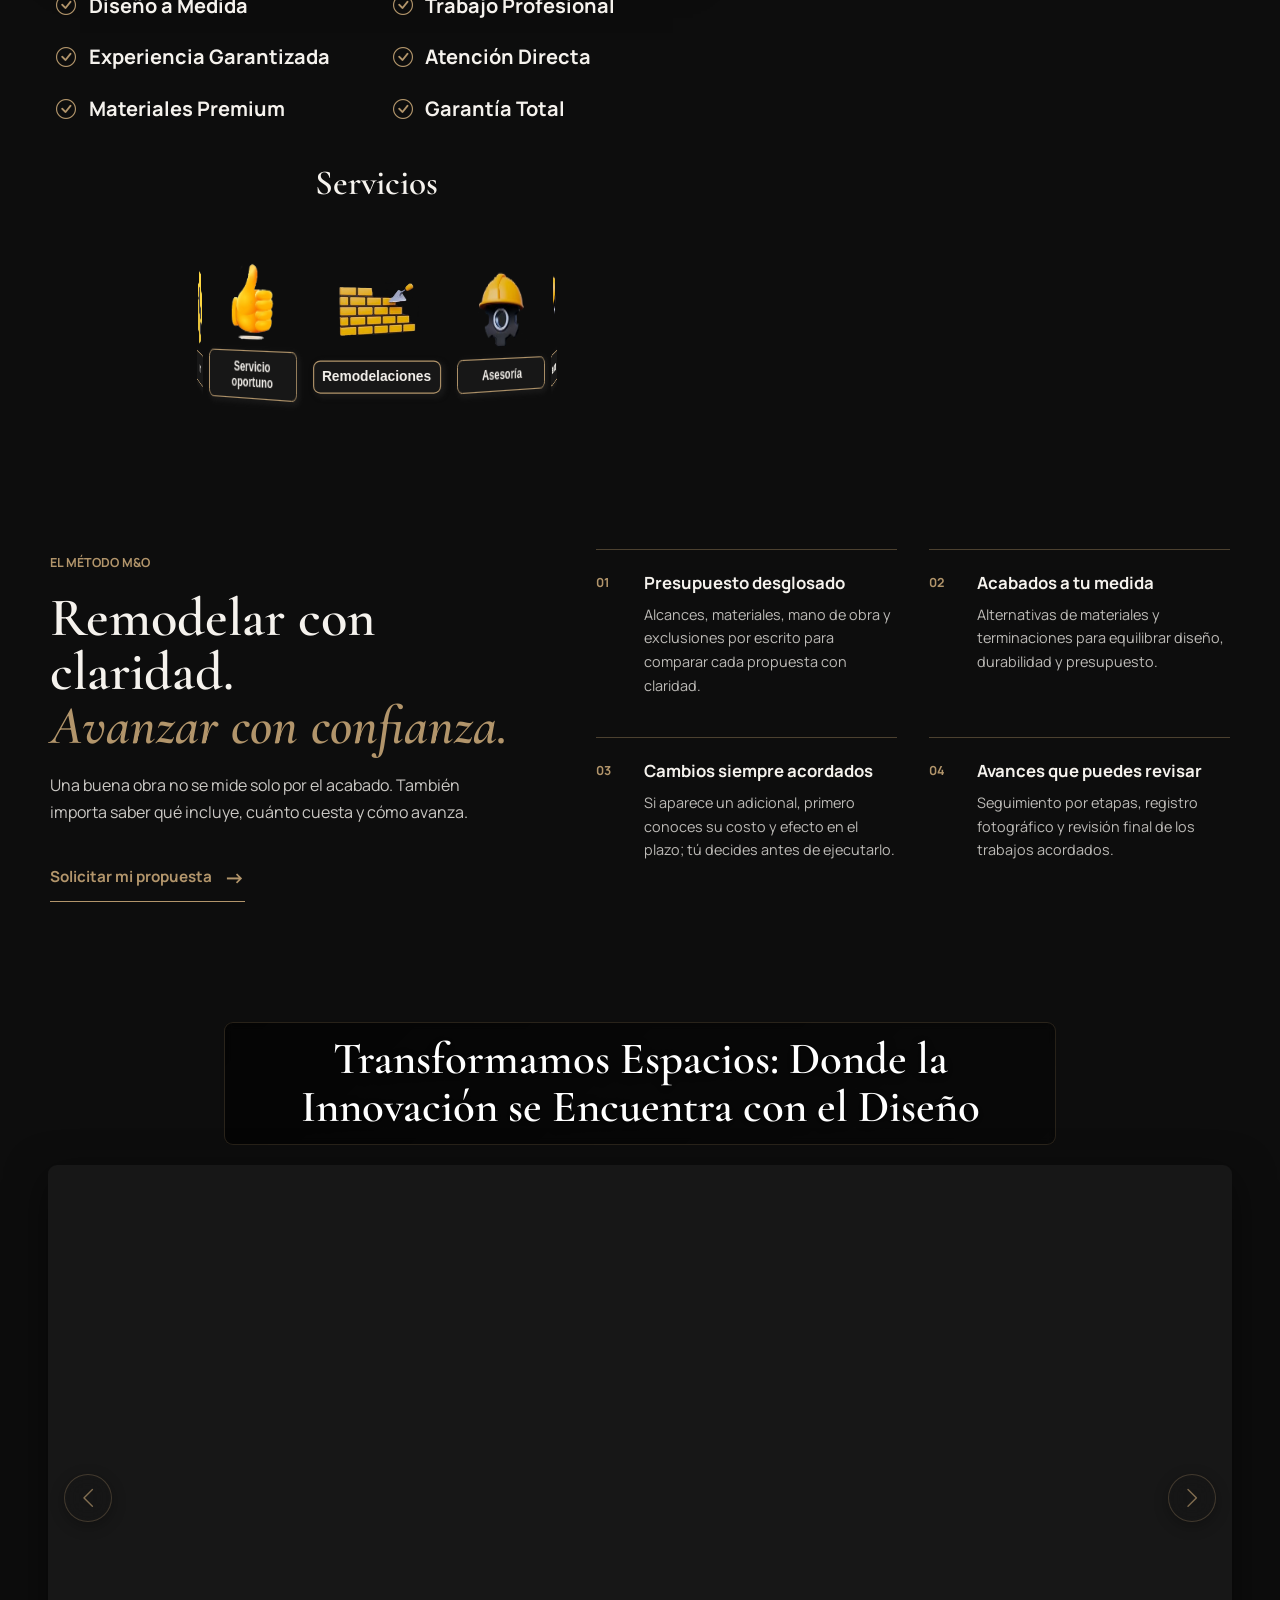
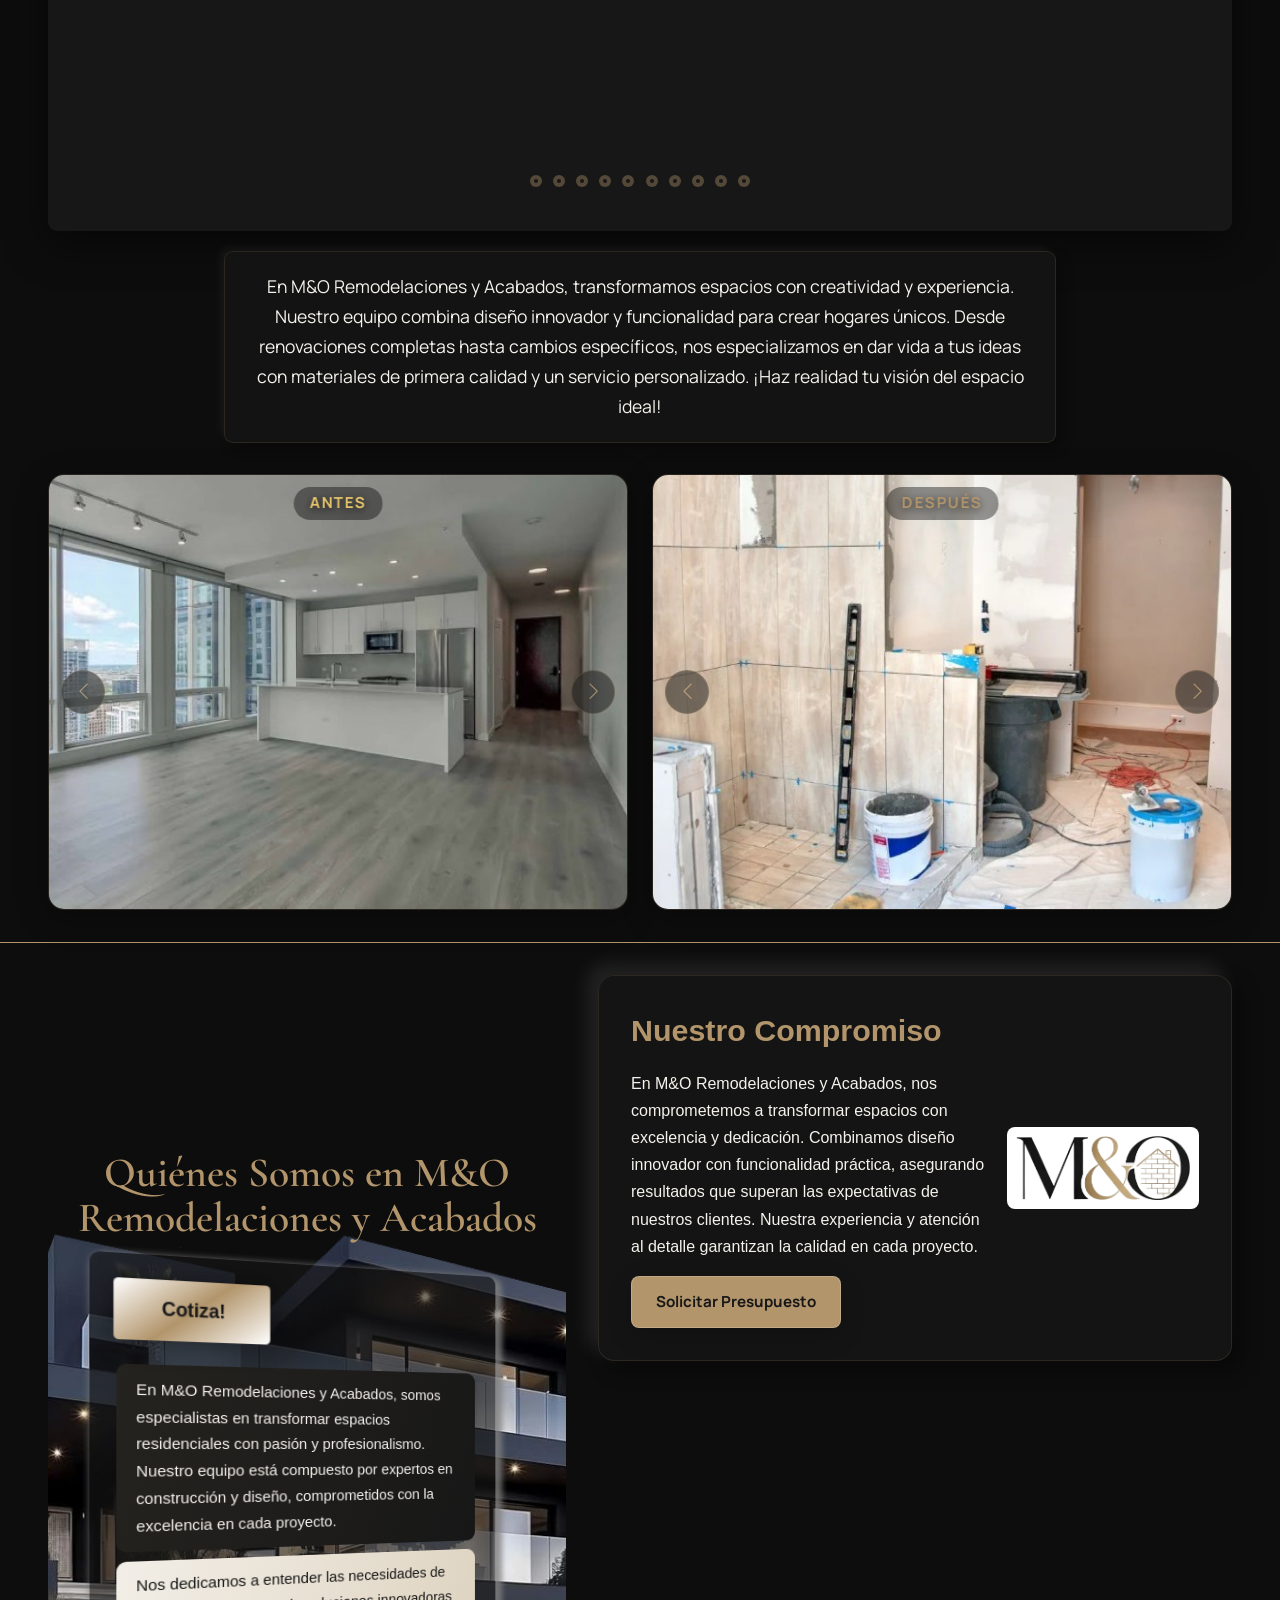
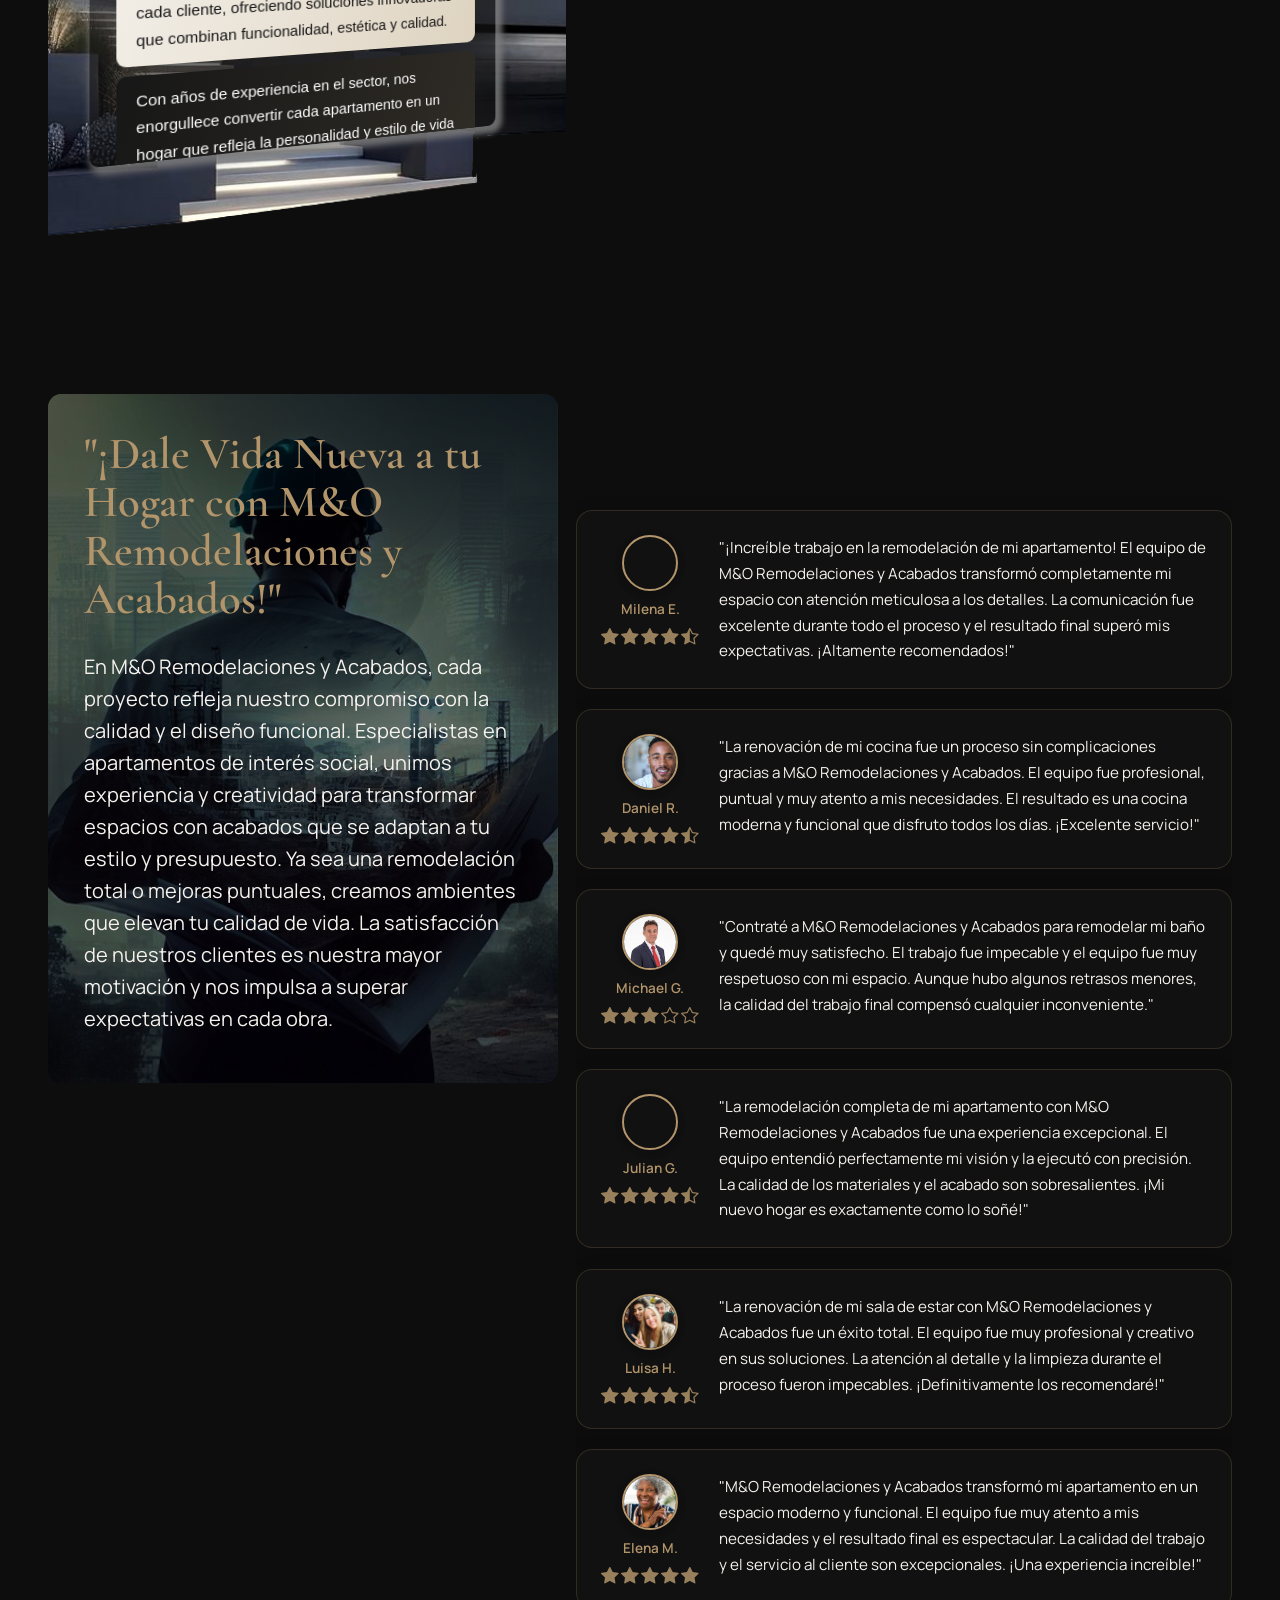
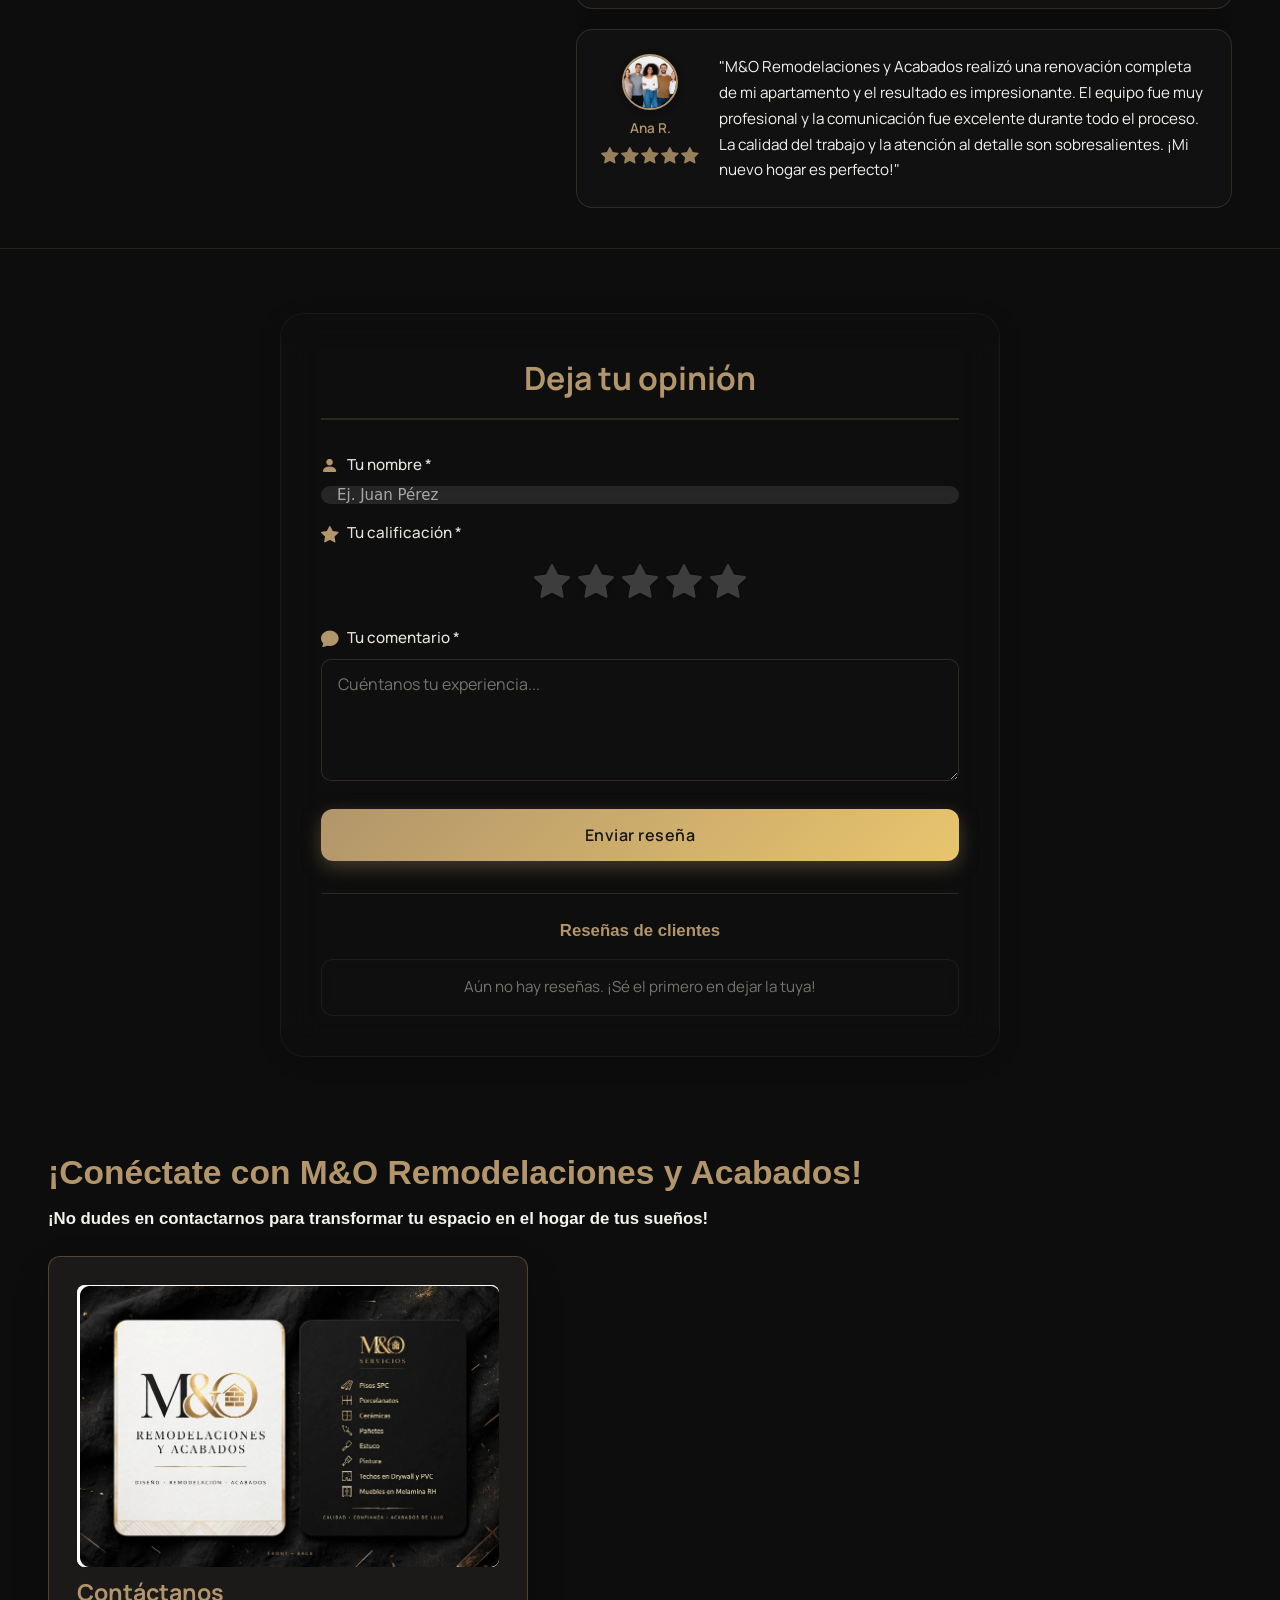
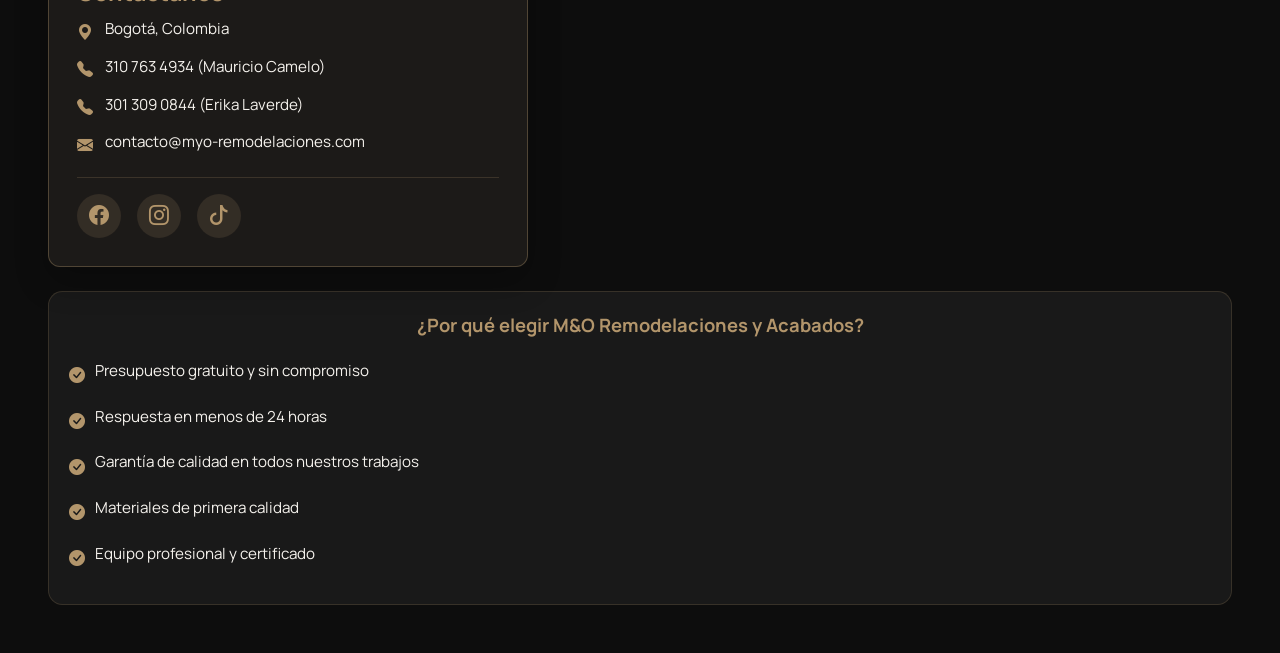
==== commit 0f506e9e: "Mejora la experiencia responsiva y el modo claro" ====
--- a/index.html
+++ b/index.html
@@ -18,7 +18,7 @@
     <meta property="og:url" content="https://myo-remodelaciones.com/">
     <meta property="og:image" content="https://myo-remodelaciones.com/img/logom%26o-removebackgrounds-ai.png">
 <link rel="stylesheet" href="https://cdn.jsdelivr.net/npm/bootstrap-icons@1.11.1/font/bootstrap-icons.css">
-    <link rel="stylesheet" href="./stilosSecciones.css?v=20261014-1">
+    <link rel="stylesheet" href="./stilosSecciones.css?v=20261017-7">
     <link rel="stylesheet" href="./chatLocal remodel/Chat_Local.css">
     <link rel="icon" href="./img/logom%26o-removebackgrounds-ai.png" type="image/png">
 
@@ -96,7 +96,7 @@
 
                         <a class="boton_recervaAhora" href="#acerca"> Acerca de... </a>
 
-                        <a class="boton_recervaAhora" href="#reserva">Reserva ahora</a>
+                        <a class="boton_recervaAhora" href="#reserva">Cotizar ahora</a>
 
                         <a class="boton_lista_depegable boton_carrito "
                             href="./CALCULADORA%20DE%20PRESIOS%20CONSTRUCCION/index.html"><img class="icono_carrito"
@@ -106,6 +106,16 @@
                         <a class="boton_contacto" href="#footer">Contacto</a>
 
                     </div>
+
+                    <!-- La cotización es el CTA principal: se carga aquí para que aparezca antes del portafolio. -->
+                    <section class="cotizacion_rapida" id="cotizacion-rapida" aria-labelledby="cotizacionRapidaTitulo">
+                        <div class="cotizacion_rapida_intro">
+                            <span>COTIZACIÓN RÁPIDA</span>
+                            <h2 id="cotizacionRapidaTitulo">Cuéntanos tu idea y recibe una propuesta.</h2>
+                            <p>Completa dos pasos sencillos. Te respondemos con una orientación inicial para tu proyecto.</p>
+                        </div>
+                        <div class="cotizacion_rapida_destino" aria-live="polite"></div>
+                    </section>
 
                     <div class="contenedot_lista">
                         <video class="video_intro" src="./videos/Ideas-for-a-small-apartment(MP4).mp4" muted autoplay loop playsinline preload="metadata"></video>
@@ -1152,7 +1162,7 @@
 
 
     <!-- Scripts -->
-    <script src="./landing.js?v=20261017-1"></script>
+    <script src="./landing.js?v=20261017-2"></script>
 </body>
 
 
--- a/stilosSecciones.css
+++ b/stilosSecciones.css
@@ -7414,3 +7414,632 @@
 /* Permitir referencias largas en las notificaciones móviles. */
 .notificacion .notificacion-contenido { min-width: 0; }
 .notificacion .notificacion-contenido span { min-width: 0; overflow-wrap: anywhere; }
+
+/* =====================================================================
+   AJUSTES FINALES PARA MÓVIL
+   Estas reglas consolidan medidas que antes competían entre sí (vh, px y rem).
+   ===================================================================== */
+@media (max-width: 900px) {
+  :root { --espacio-barra-inferior: 4.75rem; }
+
+  html {
+    scroll-padding-top: calc(var(--header-h) + 0.75rem);
+    scroll-padding-bottom: var(--espacio-barra-inferior);
+  }
+
+  body { padding-bottom: var(--espacio-barra-inferior); }
+
+  /* Portafolio: tarjetas más respiradas y desplazamiento táctil predecible. */
+  .wrapper .carousel {
+    height: 30rem;
+    min-height: 30rem;
+    gap: 1.25rem;
+    margin-top: 1rem;
+    margin-bottom: 1.25rem;
+    padding: 0.5rem 0.75rem 0.75rem;
+    scroll-padding-inline: 0.75rem;
+    scroll-snap-type: x mandatory;
+  }
+
+  .producto {
+    width: min(18rem, calc(100vw - 3.5rem));
+    min-width: min(18rem, calc(100vw - 3.5rem));
+    max-width: min(18rem, calc(100vw - 3.5rem));
+  }
+
+  .producto img { height: clamp(17.5rem, 70vw, 20.5rem); }
+  .producto_titulo { margin-top: 2.25rem; }
+  .cont_controls { margin: 0.5rem 0 1.5rem; }
+
+  /* Al navegar al formulario, el título queda visible debajo del encabezado. */
+  #footer,
+  #reserva { scroll-margin-top: calc(var(--header-h) + 0.75rem); }
+
+  .cont_footer {
+    margin-top: 0;
+    padding-top: 1rem;
+    padding-bottom: calc(var(--espacio-barra-inferior) + 1rem);
+  }
+
+  .sub_cont_footer { gap: 1.25rem; }
+  .cont_formulario_footer { padding: 1.1rem; }
+  .formulario_header { margin-bottom: 1rem; }
+
+  /* Barra inferior: siempre anclada al ancho real de la pantalla. */
+  .bottom-nav {
+    display: grid;
+    grid-template-columns: repeat(6, minmax(0, 1fr));
+    justify-content: initial;
+    align-items: stretch;
+    left: 0;
+    bottom: 0;
+    transform: none;
+    width: 100%;
+    max-width: none;
+    min-height: var(--espacio-barra-inferior);
+    box-sizing: border-box;
+    padding: 0.4rem 0.25rem calc(0.4rem + env(safe-area-inset-bottom, 0px));
+    border-radius: 0.9rem 0.9rem 0 0;
+    animation: none;
+    transition: transform 0.2s ease;
+  }
+
+  .bottom-nav.is-hidden {
+    transform: translateY(calc(100% + env(safe-area-inset-bottom, 0px)));
+  }
+
+  .nav-item {
+    min-width: 0;
+    min-height: 3.5rem;
+    overflow: hidden;
+    padding: 0.3rem 0.15rem;
+    gap: 0.22rem;
+    border-radius: 0.7rem;
+  }
+
+  .nav-item i { flex: 0 0 auto; margin: 0; font-size: 1.1rem; }
+  .nav-item span {
+    display: block;
+    max-width: 100%;
+    overflow: hidden;
+    font-size: clamp(0.55rem, 2.45vw, 0.68rem);
+    line-height: 1.1;
+    text-align: center;
+    text-overflow: ellipsis;
+    white-space: nowrap;
+  }
+
+  .nav-item.active { box-shadow: none; }
+}
+
+@media (max-width: 420px) {
+  .wrapper .carousel {
+    height: 28rem;
+    min-height: 28rem;
+    padding-inline: 0.5rem;
+  }
+
+  .producto {
+    width: min(17rem, calc(100vw - 2.5rem));
+    min-width: min(17rem, calc(100vw - 2.5rem));
+    max-width: min(17rem, calc(100vw - 2.5rem));
+  }
+
+  .producto img { height: 18rem; }
+  .bottom-nav { padding-inline: 0.1rem; }
+}
+
+/* Cotización rápida: el servicio principal aparece junto a la primera llamada a la acción. */
+.cotizacion_rapida {
+  width: 100%;
+  margin-top: 1.5rem;
+  padding: clamp(1.25rem, 3vw, 2rem);
+  border: 1px solid rgba(178, 149, 107, 0.32);
+  border-radius: 1rem;
+  background: linear-gradient(135deg, rgba(178, 149, 107, 0.18), rgba(23, 23, 23, 0.16));
+  box-shadow: 0 1.25rem 2.5rem -2rem rgba(0, 0, 0, 0.85);
+}
+
+.cotizacion_rapida_intro { max-width: 40rem; margin-bottom: 1.25rem; }
+.cotizacion_rapida_intro span {
+  display: block;
+  margin-bottom: 0.5rem;
+  color: var(--clr-segundario);
+  font: 700 0.75rem/1.3 "Manrope", system-ui, sans-serif;
+  letter-spacing: 0.14em;
+}
+.cotizacion_rapida_intro h2 {
+  margin: 0;
+  color: var(--clr-titulos);
+  font: 600 clamp(1.7rem, 1.2rem + 1.8vw, 2.5rem)/1.1 "Cormorant Garamond", Georgia, serif;
+}
+.cotizacion_rapida_intro p {
+  margin: 0.75rem 0 0;
+  color: var(--clr-parrafos);
+  line-height: 1.6;
+}
+.cotizacion_rapida_destino .cont_formulario_footer { width: 100%; }
+
+.sub_cont_footer.solo-contacto { grid-template-columns: minmax(0, 1fr); }
+
+@media (min-width: 1025px) {
+  .contenedor_landing {
+    grid-template-columns: minmax(0, 1.16fr) minmax(0, 0.84fr);
+    gap: clamp(2rem, 4vw, 4rem);
+  }
+
+  .cotizacion_rapida {
+    display: block;
+    margin-top: 1.25rem;
+    padding: clamp(1.5rem, 2.5vw, 2.25rem);
+  }
+
+  .cotizacion_rapida_intro {
+    max-width: 36rem;
+    margin: 0 0 1.25rem;
+  }
+
+  .cotizacion_rapida_destino .cont_formulario_footer {
+    max-width: none;
+    padding: clamp(1.25rem, 2vw, 1.75rem);
+  }
+}
+
+@media (max-width: 900px) {
+  .cotizacion_rapida { margin-top: 1rem; padding: 1rem; }
+  .cotizacion_rapida .cont_formulario_footer { padding: 1rem; }
+}
+
+/* Cotización rápida: vidrio neutro, sin tintes dorados. */
+.cotizacion_rapida {
+  position: relative;
+  overflow: hidden;
+  border: 1px solid rgba(255, 255, 255, 0.18);
+  border-top-width: 1px;
+  background: rgba(25, 25, 25, 0.5);
+  box-shadow: 0 1.5rem 3.5rem -2rem rgba(0, 0, 0, 0.82), inset 0 1px 0 rgba(255, 255, 255, 0.14);
+  backdrop-filter: blur(18px) saturate(120%);
+}
+.cotizacion_rapida::before {
+  content: "";
+  position: absolute;
+  top: 0;
+  right: 0;
+  width: 34%;
+  height: 100%;
+  background: linear-gradient(135deg, rgba(255, 255, 255, 0.12), rgba(255, 255, 255, 0));
+  pointer-events: none;
+}
+.cotizacion_rapida_intro,
+.cotizacion_rapida_destino { position: relative; z-index: 1; }
+.cotizacion_rapida_intro span { color: #f5f2ed; }
+.cotizacion_rapida_intro h2 { color: #ffffff; }
+.cotizacion_rapida_intro p { color: #e7e7e7; }
+
+.cotizacion_rapida .cont_formulario_footer {
+  background: rgba(18, 18, 18, 0.62);
+  border: 1px solid rgba(255, 255, 255, 0.18);
+  border-radius: 0.75rem;
+  box-shadow: 0 1rem 2rem -1.5rem rgba(0, 0, 0, 0.72), inset 0 1px 0 rgba(255, 255, 255, 0.1);
+  backdrop-filter: blur(14px) saturate(110%);
+}
+.cotizacion_rapida .form_input,
+.cotizacion_rapida .form_select,
+.cotizacion_rapida .form_textarea {
+  background-color: rgba(255, 255, 255, 0.07);
+  border-color: rgba(255, 255, 255, 0.22);
+}
+.cotizacion_rapida .form_input:hover,
+.cotizacion_rapida .form_select:hover,
+.cotizacion_rapida .form_textarea:hover { border-color: rgba(255, 255, 255, 0.5); }
+.cotizacion_rapida .form_input:focus,
+.cotizacion_rapida .form_select:focus,
+.cotizacion_rapida .form_textarea:focus {
+  background-color: rgba(255, 255, 255, 0.12);
+  border-color: #f5f2ed;
+  box-shadow: 0 0 0 0.2rem rgba(245, 242, 237, 0.16);
+}
+.cotizacion_rapida .cotizacion_referencia,
+.cotizacion_rapida .form_checkbox_group .form_checkbox {
+  background: rgba(255, 255, 255, 0.06);
+  border-color: rgba(255, 255, 255, 0.18);
+}
+.cotizacion_rapida .form_checkbox_group .form_checkbox:has(input:checked) {
+  background: rgba(255, 255, 255, 0.16);
+  border-color: #f5f2ed;
+}
+
+@media (max-width: 900px) {
+  .cotizacion_rapida::before { width: 55%; opacity: 0.55; }
+}
+
+/* Embudo móvil: propuesta de valor, acción principal y formulario, en ese orden. */
+@media (max-width: 900px) {
+  .contenedor_landing {
+    gap: 1.25rem;
+    padding-top: 1.25rem;
+    padding-bottom: 2rem;
+  }
+
+  .cont_one { gap: 0.9rem; }
+  .titulo_landing { max-width: 16ch; }
+  .parrafo_slogan_inicio { max-width: 42rem; }
+
+  .conte_botones {
+    display: grid;
+    grid-template-columns: repeat(2, minmax(0, 1fr));
+    gap: 0.6rem;
+    margin-top: 0.35rem;
+  }
+
+  .conte_botones a {
+    width: 100%;
+    min-width: 0;
+    min-height: 2.9rem;
+    padding: 0.7rem 0.55rem;
+    font-size: 0.88rem;
+  }
+
+  .conte_botones a[href="#reserva"] {
+    order: -1;
+    grid-column: 1 / -1;
+    min-height: 3.25rem;
+    font-size: 1rem;
+    font-weight: 700;
+  }
+
+  .cotizacion_rapida {
+    margin-top: 0.35rem;
+    padding: 1.1rem;
+  }
+
+  .cotizacion_rapida_intro { margin-bottom: 0.9rem; }
+  .cotizacion_rapida_intro span { margin-bottom: 0.35rem; font-size: 0.68rem; }
+  .cotizacion_rapida_intro h2 { font-size: clamp(1.65rem, 7vw, 2.15rem); }
+  .cotizacion_rapida_intro p { margin-top: 0.55rem; font-size: 0.92rem; }
+
+  /* El bloque exterior ya explica la oferta; evitamos repetir el mismo título. */
+  .cotizacion_rapida .formulario_header { display: none; }
+  .cotizacion_rapida .cont_formulario_footer { padding: 1rem; }
+  .cotizacion_rapida .formulario_contacto { gap: 0.9rem; }
+
+  .cotizacion_rapida #formularioContacto .cotizacion_referencia {
+    margin-bottom: 0.75rem;
+    padding: 0.65rem 0.75rem;
+  }
+  .cotizacion_rapida .cotizacion_referencia small { display: none; }
+  .cotizacion_rapida .form_progreso { margin-bottom: 1rem; }
+  .cotizacion_rapida .form_paso { gap: 0.9rem; }
+  .cotizacion_rapida .form_nav { margin-top: 1rem; }
+  .cotizacion_rapida .btn_form_siguiente,
+  .cotizacion_rapida .btn_enviar_formulario { min-height: 3.25rem; }
+
+  /* Servicios y portafolio quedan después de la acción principal. */
+  .contenedot_lista {
+    margin-top: 1.25rem;
+    padding-top: 1.25rem;
+    border-top: 1px solid rgba(255, 255, 255, 0.16);
+  }
+}
+
+@media (max-width: 420px) {
+  .conte_botones { grid-template-columns: 1fr; }
+  .conte_botones a { min-height: 2.75rem; }
+  .cotizacion_rapida { padding: 0.85rem; }
+  .cotizacion_rapida .cont_formulario_footer { padding: 0.85rem; }
+  .cotizacion_rapida .form_progreso { gap: 0.45rem; }
+}
+
+/* Composición compacta: cada bloque móvil tiene una función y un único contenedor visual. */
+@media (max-width: 900px) {
+  .contenedor_landing {
+    display: block;
+    width: min(100%, 42rem);
+    padding-inline: max(1rem, var(--gutter));
+  }
+
+  .cont_one {
+    align-items: stretch;
+    width: 100%;
+  }
+
+  .logo { align-self: center; }
+  .titulo_landing,
+  .parrafo_slogan_inicio,
+  .titulo_slogan { width: 100%; }
+
+  .conte_botones,
+  .cotizacion_rapida,
+  .contenedot_lista { box-sizing: border-box; }
+
+  /* La cabecera y los campos viven dentro del mismo vidrio, sin tarjetas anidadas. */
+  .cotizacion_rapida {
+    display: flex;
+    flex-direction: column;
+    gap: 0;
+    padding: 0;
+    border-radius: 0.9rem;
+  }
+  .cotizacion_rapida::before { display: none; }
+  .cotizacion_rapida_intro {
+    margin: 0;
+    padding: 1.2rem 1.15rem 0.95rem;
+    border-bottom: 1px solid rgba(255, 255, 255, 0.16);
+  }
+  .cotizacion_rapida_destino { width: 100%; }
+  .cotizacion_rapida .cont_formulario_footer {
+    padding: 1rem 1.15rem 1.15rem;
+    background: transparent;
+    border: 0;
+    border-radius: 0;
+    box-shadow: none;
+    backdrop-filter: none;
+  }
+
+  .contenedot_lista {
+    display: grid;
+    gap: 1.25rem;
+    margin-top: 1.5rem;
+    padding-top: 1.5rem;
+  }
+  .contenedot_lista ul {
+    grid-template-columns: repeat(2, minmax(0, 1fr));
+    gap: 0.45rem;
+  }
+  .elemento {
+    min-height: 3rem;
+    padding: 0.6rem;
+    font-size: 0.88rem;
+    line-height: 1.3;
+    border: 1px solid rgba(255, 255, 255, 0.12);
+    border-radius: 0.65rem;
+    background: rgba(255, 255, 255, 0.05);
+  }
+  .bi-check-circle { width: 1.15rem; margin-right: 0.35rem; }
+}
+
+@media (max-width: 420px) {
+  .contenedot_lista ul { grid-template-columns: 1fr; }
+  .cotizacion_rapida_intro { padding: 1rem 0.95rem 0.85rem; }
+  .cotizacion_rapida .cont_formulario_footer { padding: 0.85rem 0.95rem 1rem; }
+}
+
+/* Cierre móvil: contacto y beneficios se leen como dos bloques ordenados. */
+@media (max-width: 900px) {
+  #footer .cont_footer {
+    width: min(100%, 42rem);
+    padding-top: 2rem;
+  }
+
+  .sub_cont_footer.solo-contacto { display: block; }
+  .cont_info_contacto {
+    display: grid;
+    gap: 1rem;
+    width: 100%;
+  }
+
+  .info_header {
+    padding: 0 0.25rem;
+    text-align: left;
+  }
+  .titulo_footer { margin-bottom: 0.45rem; }
+  .slogan_footer { margin: 0; font-size: 0.95rem; }
+
+  .cont_lista_datos,
+  .beneficios_contacto {
+    width: 100%;
+    max-width: none;
+    margin: 0;
+    border: 1px solid rgba(255, 255, 255, 0.16);
+    border-radius: 0.85rem;
+    background: rgba(255, 255, 255, 0.06);
+    box-shadow: none;
+  }
+
+  .cont_lista_datos {
+    display: grid;
+    grid-template-columns: minmax(0, 1fr);
+    column-gap: 0.9rem;
+    row-gap: 0.9rem;
+    padding: 1rem;
+  }
+  .imagen_tarjeta_contacto {
+    grid-column: 1 / -1;
+    grid-row: auto;
+    align-self: start;
+    width: 100%;
+    height: auto;
+    aspect-ratio: 3 / 2;
+    object-fit: contain;
+    background: #f5f2ed;
+  }
+  .titulo_contacto_footer {
+    align-self: start;
+    font-size: 1.3rem;
+  }
+  .lista_datos_contacto,
+  .redes_sociales_footer { grid-column: 1 / -1; }
+  .lista_datos_contacto { gap: 0.65rem; }
+  .lista_datos_contacto .item_datos { font-size: 0.9rem; gap: 0.65rem; }
+  .redes_sociales_footer {
+    justify-content: flex-start;
+    gap: 0.65rem;
+    margin-top: 0;
+    padding-top: 0.85rem;
+    border-top-color: rgba(255, 255, 255, 0.14);
+  }
+
+  .beneficios_contacto { padding: 1rem; }
+  .titulo_beneficios { margin: 0 0 0.8rem; text-align: left; }
+  .lista_beneficios { display: grid; gap: 0.55rem; }
+  .lista_beneficios li {
+    min-height: 2.85rem;
+    margin: 0;
+    padding: 0.65rem 0.75rem;
+    border-radius: 0.6rem;
+    background: rgba(255, 255, 255, 0.05);
+    border: 1px solid rgba(255, 255, 255, 0.1);
+  }
+}
+
+@media (max-width: 420px) {
+  .cont_lista_datos { grid-template-columns: minmax(0, 1fr); }
+}
+
+/* =====================================================================
+   Modo claro: superficies opacas y contraste estable.
+   Evita que los filtros de vidrio del modo oscuro resten definición a
+   textos, formularios e imágenes.
+   ===================================================================== */
+body.active_fondo { background: #fbfaf8; }
+
+.contenedor_padre.active_fondo {
+  --clr-principal: #fbfaf8;
+  --clr-titulos: #1b1a18;
+  --clr-parrafos: #37332e;
+  --clr-borde: rgba(58, 49, 39, 0.2);
+  --clr-terciario: #705735;
+  color: #37332e;
+}
+
+.contenedor_padre.active_fondo .conte_encabezado {
+  background: #ffffff;
+  backdrop-filter: none;
+  box-shadow: 0 0.35rem 1.1rem rgba(35, 29, 22, 0.1);
+}
+
+.contenedor_padre.active_fondo .slogan_principal_galeria,
+.contenedor_padre.active_fondo .comparacion_item,
+.contenedor_padre.active_fondo .item_comentario,
+.contenedor_padre.active_fondo .seccion_reseña .cont_reseñas_usuario,
+.contenedor_padre.active_fondo .cont_reseñas_lista li {
+  color: #37332e;
+  background: #ffffff;
+  border-color: rgba(58, 49, 39, 0.16);
+  box-shadow: 0 0.6rem 1.5rem rgba(35, 29, 22, 0.08);
+  backdrop-filter: none;
+}
+
+.contenedor_padre.active_fondo .cont_lef_comentarios {
+  background-image: linear-gradient(rgba(255, 255, 255, 0.92), rgba(255, 255, 255, 0.88)), url(./img/fondo_comentarios.webp);
+  background-blend-mode: normal;
+  backdrop-filter: none;
+  box-shadow: 0 0.6rem 1.5rem rgba(35, 29, 22, 0.08);
+}
+
+.contenedor_padre.active_fondo .cont_lef_comentarios::before { display: none; }
+
+.contenedor_padre.active_fondo .slogan_cometarios,
+.contenedor_padre.active_fondo .comentario_texto,
+.contenedor_padre.active_fondo .form_label_reseña,
+.contenedor_padre.active_fondo .reseña_autor,
+.contenedor_padre.active_fondo .reseña_texto {
+  color: #37332e;
+}
+
+.contenedor_padre.active_fondo .form_input_reseña,
+.contenedor_padre.active_fondo .form_textarea_reseña {
+  color: #1b1a18;
+  background: #ffffff;
+  border-color: rgba(58, 49, 39, 0.28);
+  backdrop-filter: none;
+}
+
+.contenedor_padre.active_fondo .form_input_reseña::placeholder,
+.contenedor_padre.active_fondo .form_textarea_reseña::placeholder,
+.contenedor_padre.active_fondo .reseña_fecha,
+.contenedor_padre.active_fondo .sin_reseñas {
+  color: rgba(55, 51, 46, 0.68);
+}
+
+.contenedor_padre.active_fondo .cotizacion_rapida {
+  background: #ffffff;
+  border-color: rgba(58, 49, 39, 0.18);
+  box-shadow: 0 0.75rem 1.75rem rgba(35, 29, 22, 0.09);
+  backdrop-filter: none;
+}
+
+.contenedor_padre.active_fondo .cotizacion_rapida::before { display: none; }
+
+.contenedor_padre.active_fondo .cotizacion_rapida_intro span,
+.contenedor_padre.active_fondo .cotizacion_rapida_intro h2,
+.contenedor_padre.active_fondo .cotizacion_rapida_intro p {
+  color: #1b1a18;
+}
+
+.contenedor_padre.active_fondo .cotizacion_rapida .cont_formulario_footer {
+  background: transparent;
+  border-color: rgba(58, 49, 39, 0.16);
+  box-shadow: none;
+  backdrop-filter: none;
+}
+
+.contenedor_padre.active_fondo .form_input:focus,
+.contenedor_padre.active_fondo .form_select:focus,
+.contenedor_padre.active_fondo .form_textarea:focus,
+.contenedor_padre.active_fondo .form_input_reseÃ±a:focus,
+.contenedor_padre.active_fondo .form_textarea_reseÃ±a:focus {
+  color: #1b1a18;
+  background: #ffffff;
+  border-color: #705735;
+  box-shadow: 0 0 0 0.2rem rgba(112, 87, 53, 0.16);
+}
+
+.contenedor_padre.active_fondo .form_select option {
+  color: #1b1a18;
+  background: #ffffff;
+}
+
+.contenedor_padre.active_fondo :is(.boton_contacto, .cont_boton_acerca) {
+  color: #1b1a18;
+  background: #b2956b;
+  border-color: #8f7048;
+  box-shadow: 0 0.45rem 1rem rgba(70, 53, 32, 0.16);
+}
+
+.contenedor_padre.active_fondo .seccion_propuesta {
+  --clr-titulos: #1b1a18;
+  --clr-parrafos: #37332e;
+}
+
+.contenedor_padre.active_fondo .cont_left_acerca {
+  background-image: linear-gradient(rgba(255, 255, 255, 0.9), rgba(255, 255, 255, 0.86)), url(./img/fondo_acerca.png);
+}
+
+.contenedor_padre.active_fondo :is(.cont_etiqueta_acerca, .cont_etiqueta_acerca_twow) {
+  background: #ffffff;
+  border-color: rgba(58, 49, 39, 0.16);
+  box-shadow: 0 0.6rem 1.5rem rgba(35, 29, 22, 0.08);
+}
+
+.contenedor_padre.active_fondo :is(.parrafo_etiqueta_acerca, .parrafo_etiqueta_acercartwow) {
+  color: #37332e;
+  background: transparent;
+}
+
+.contenedor_padre.active_fondo .contenedor_parrafo_cubo .parrafo_cubo1,
+.contenedor_padre.active_fondo .contenedor_parrafo_cubo .parrafo_cubo2,
+.contenedor_padre.active_fondo .contenedor_parrafo_cubo .parrafo_cubo3 {
+  color: #37332e;
+  background: #ffffff;
+  box-shadow: 0 0.35rem 0.9rem rgba(35, 29, 22, 0.08);
+}
+
+.contenedor_padre.active_fondo :is(.img_acerca_twow, .img_acerca_twownext, .img_acerca_twownextwow) {
+  filter: none;
+  -webkit-filter: none;
+}
+
+@media (max-width: 900px) {
+  .contenedor_padre.active_fondo .nav-menu.active {
+    background: #ffffff;
+    backdrop-filter: none;
+    box-shadow: -0.5rem 0 1.5rem rgba(35, 29, 22, 0.12);
+  }
+
+  .contenedor_padre.active_fondo .nav-menu.active :is(.cont_inicio_landing, .acerca_de_landing, .comentarios, .galeria, .contacto) {
+    color: #1b1a18;
+    background: #f7f4ef;
+    border-color: rgba(58, 49, 39, 0.16);
+  }
+}
